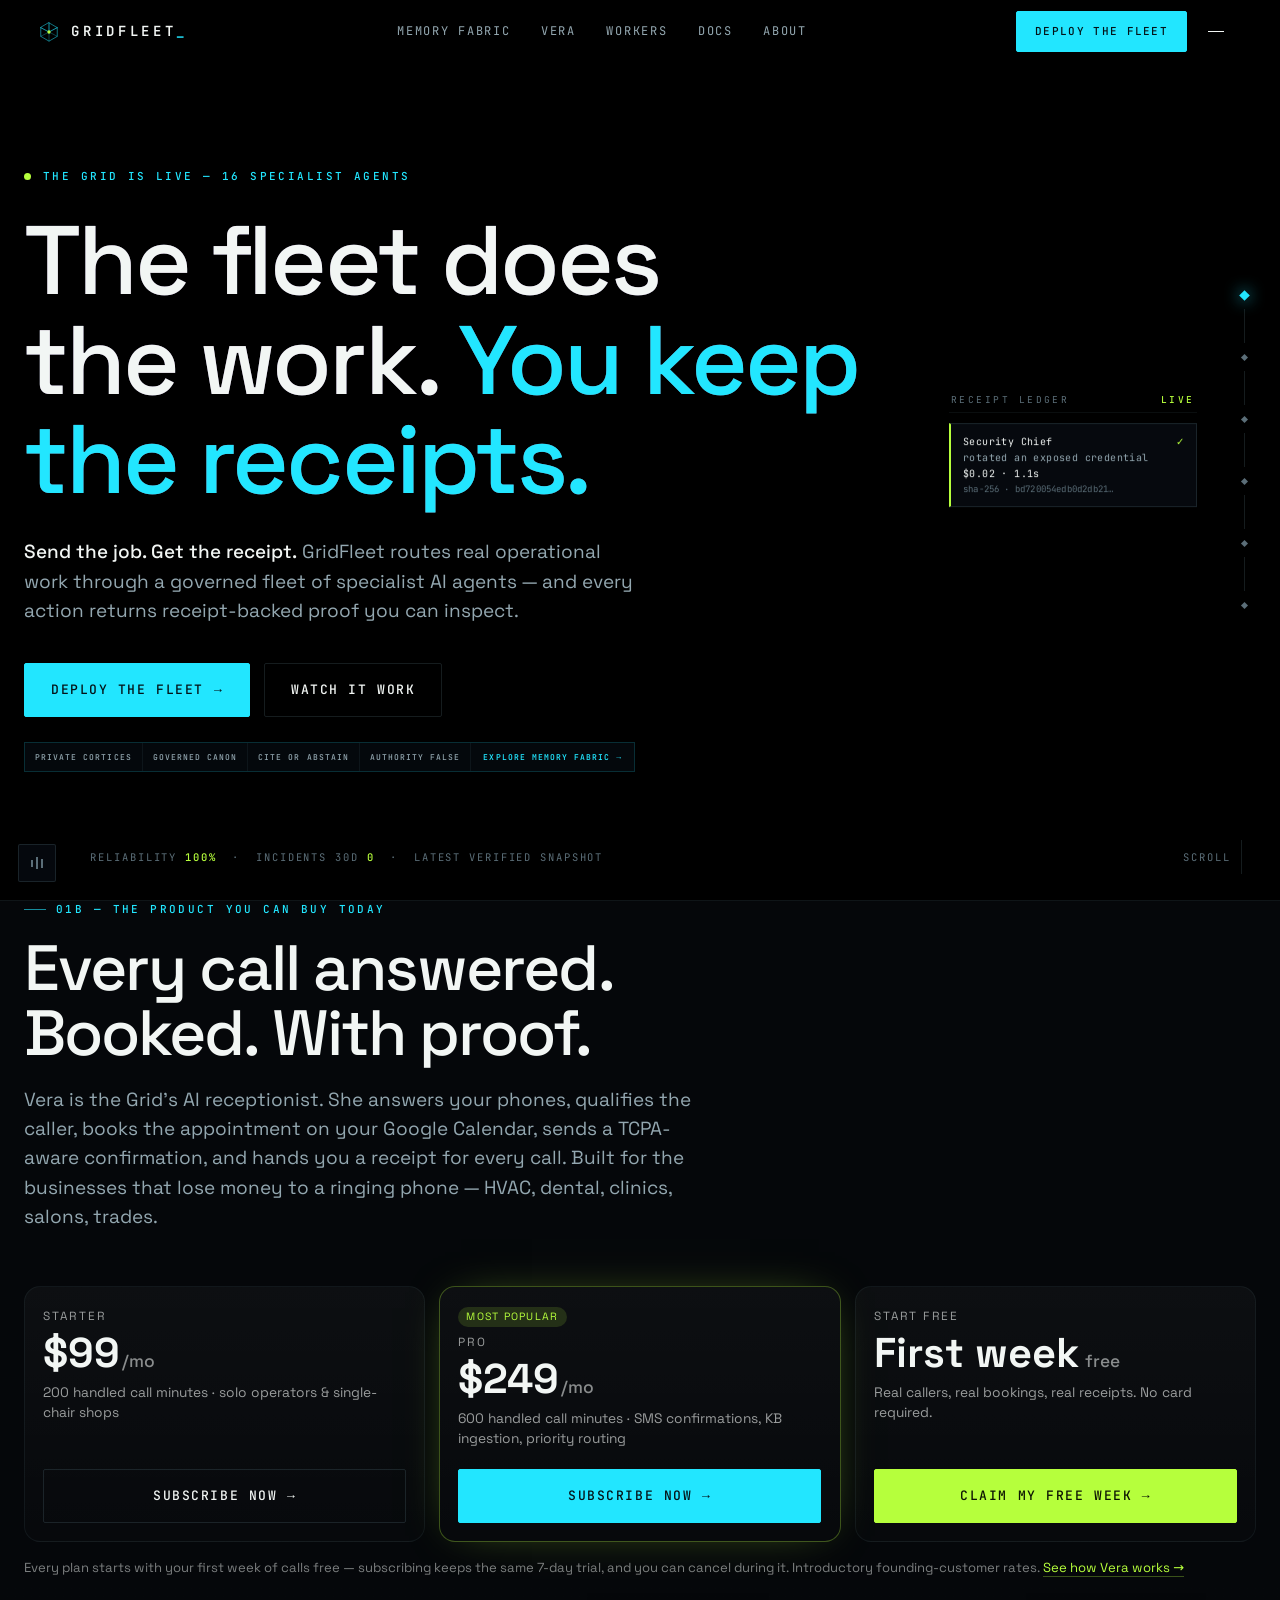
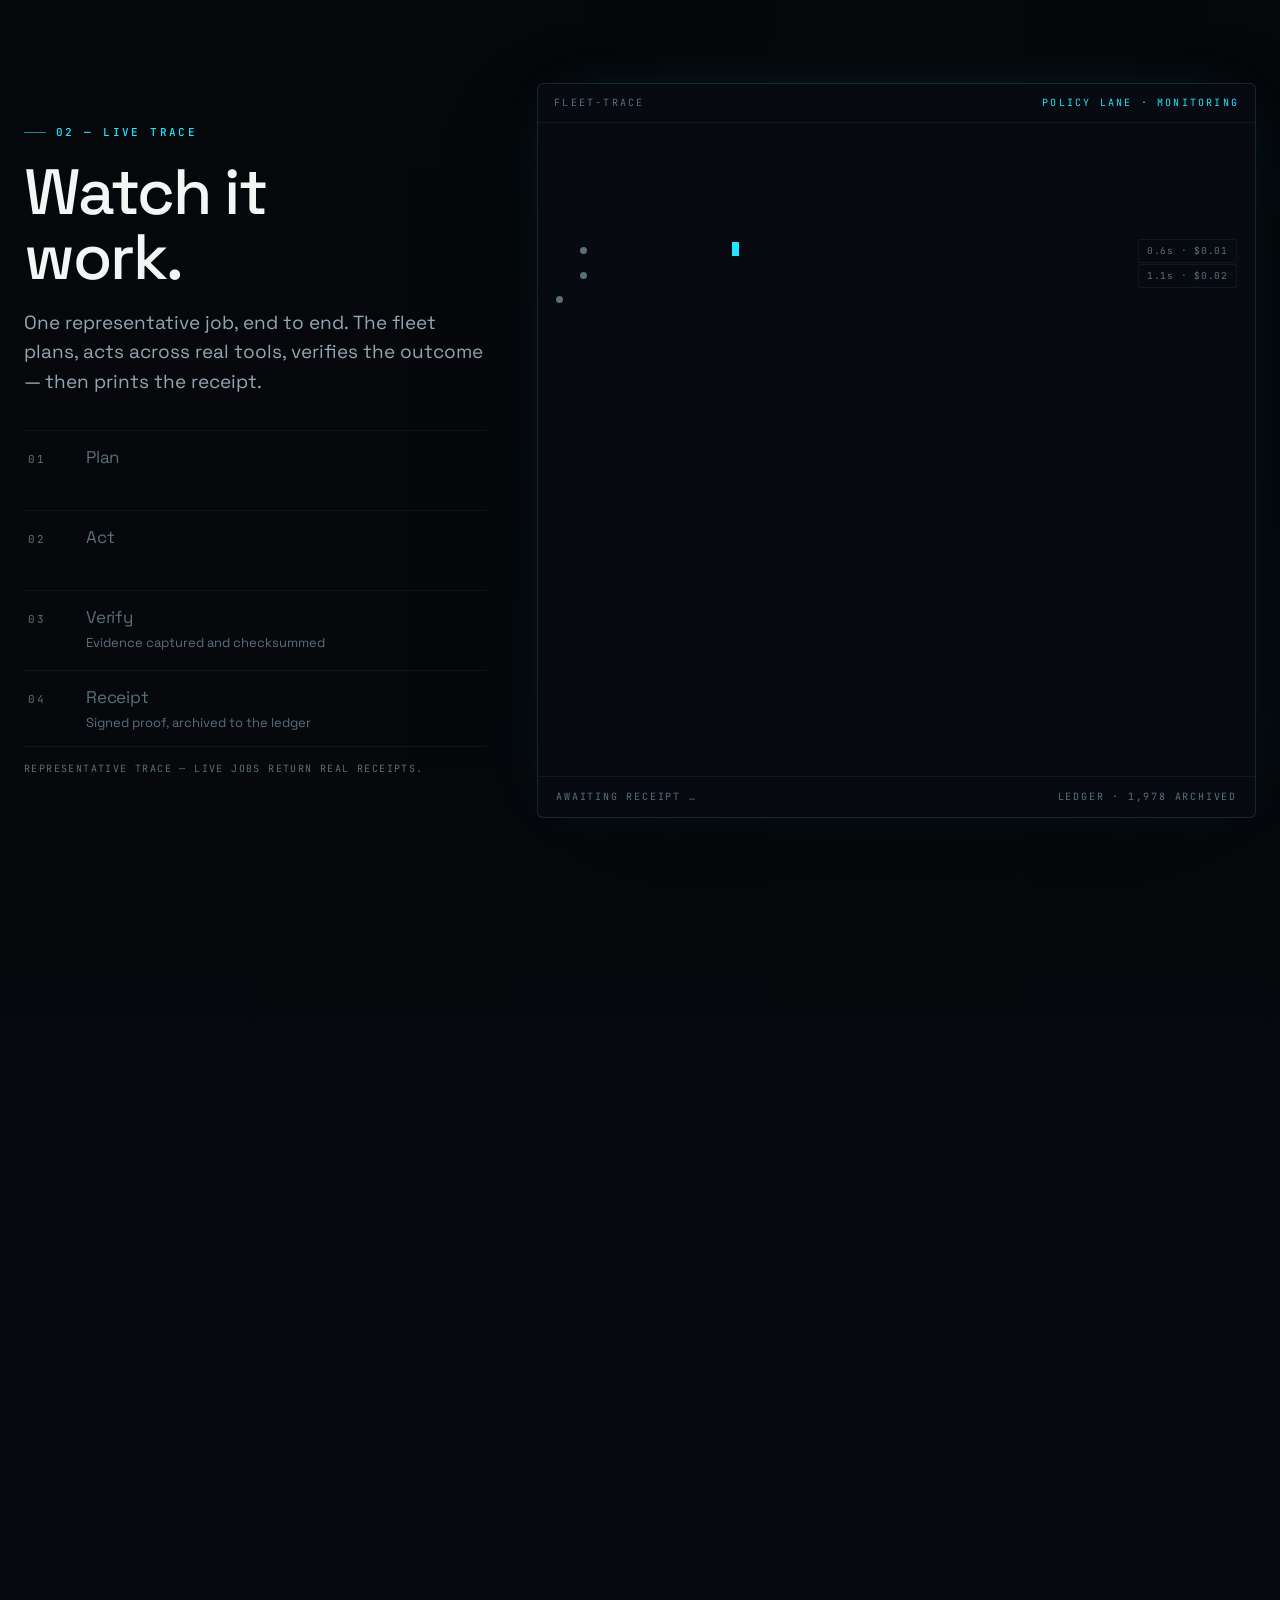
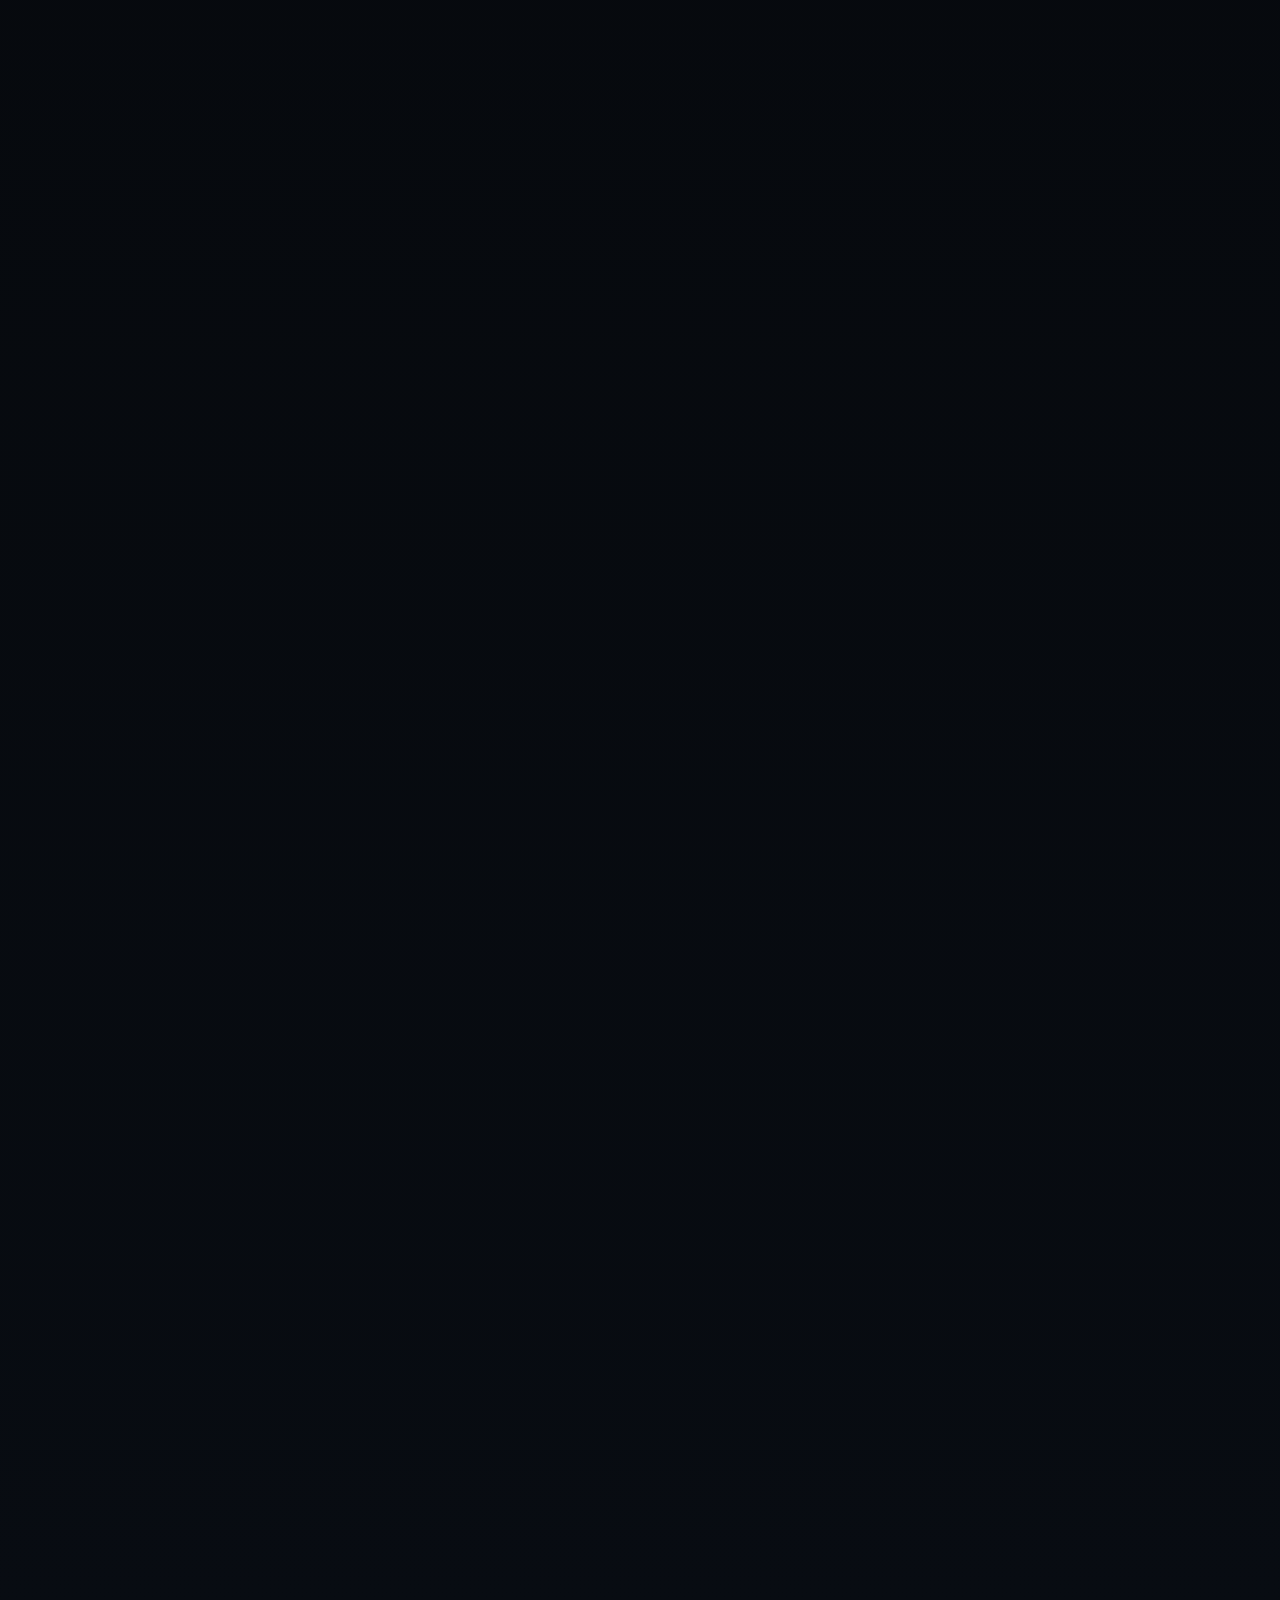
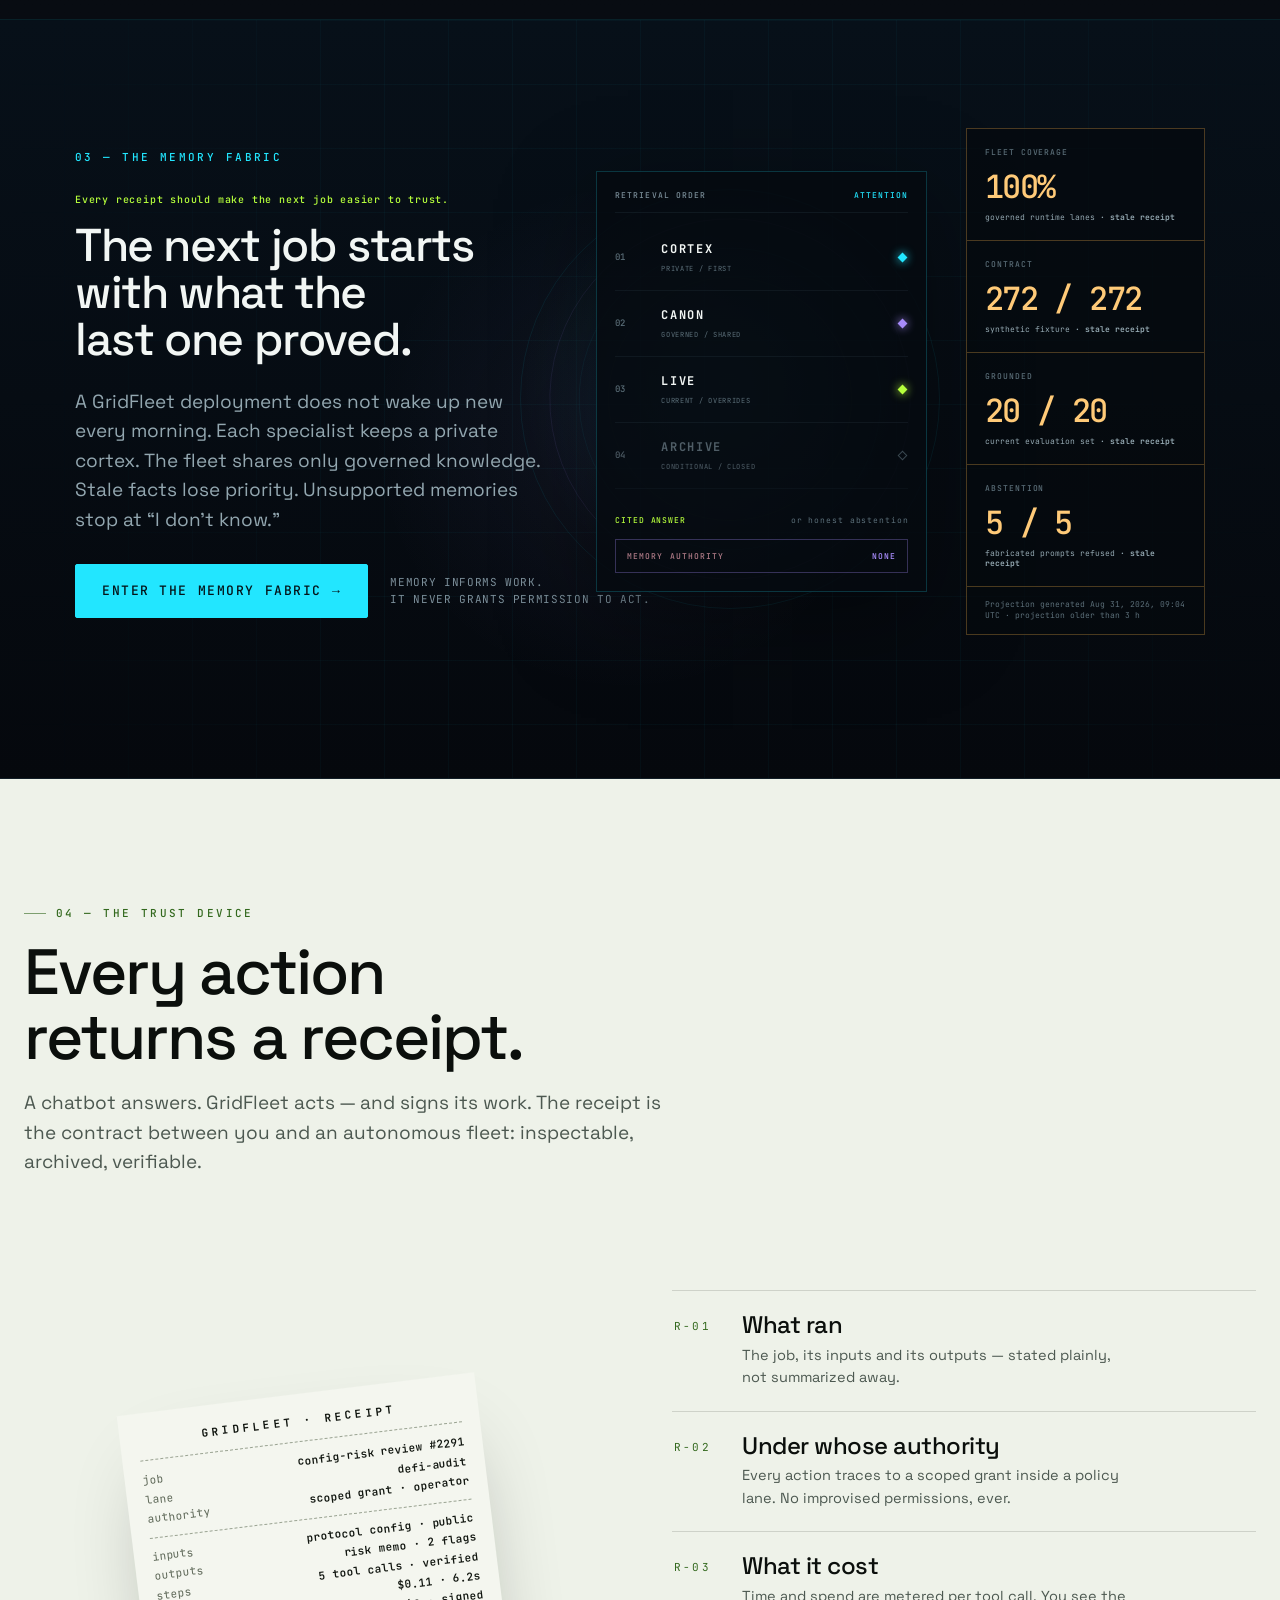
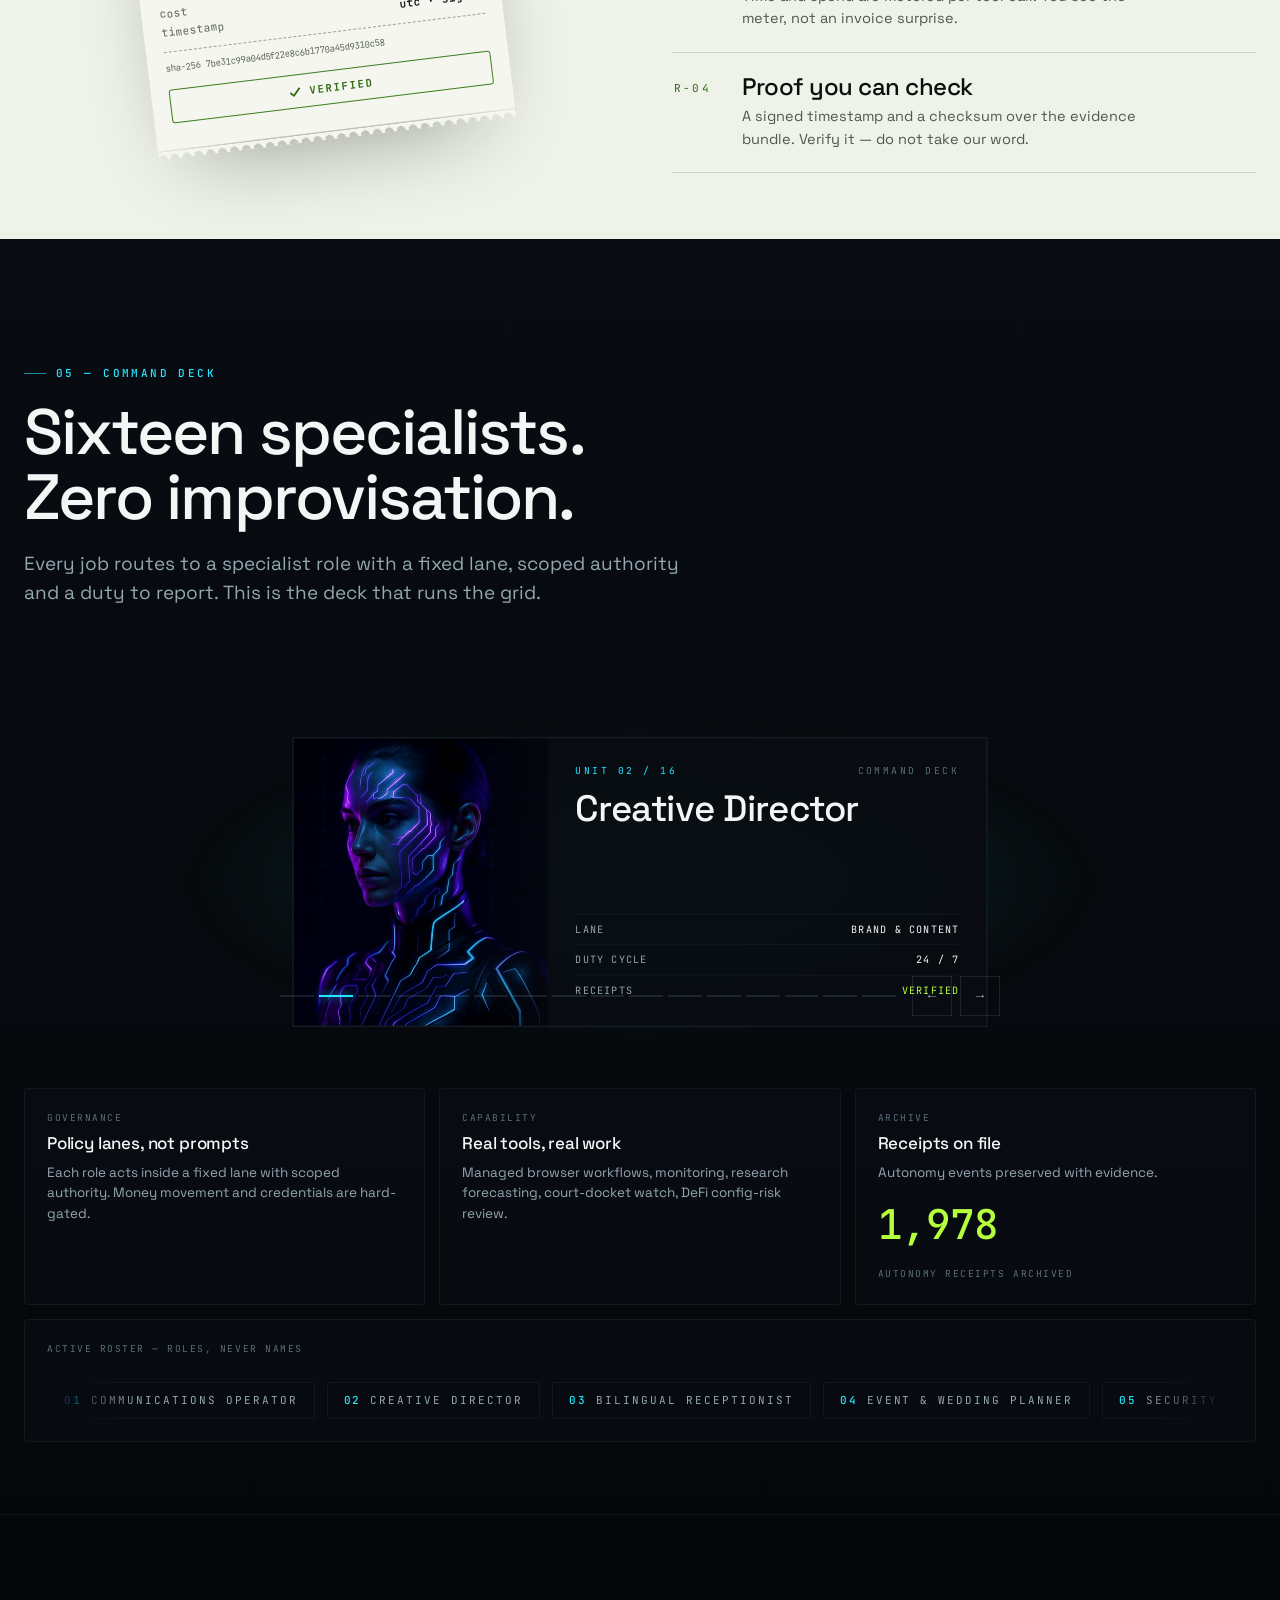
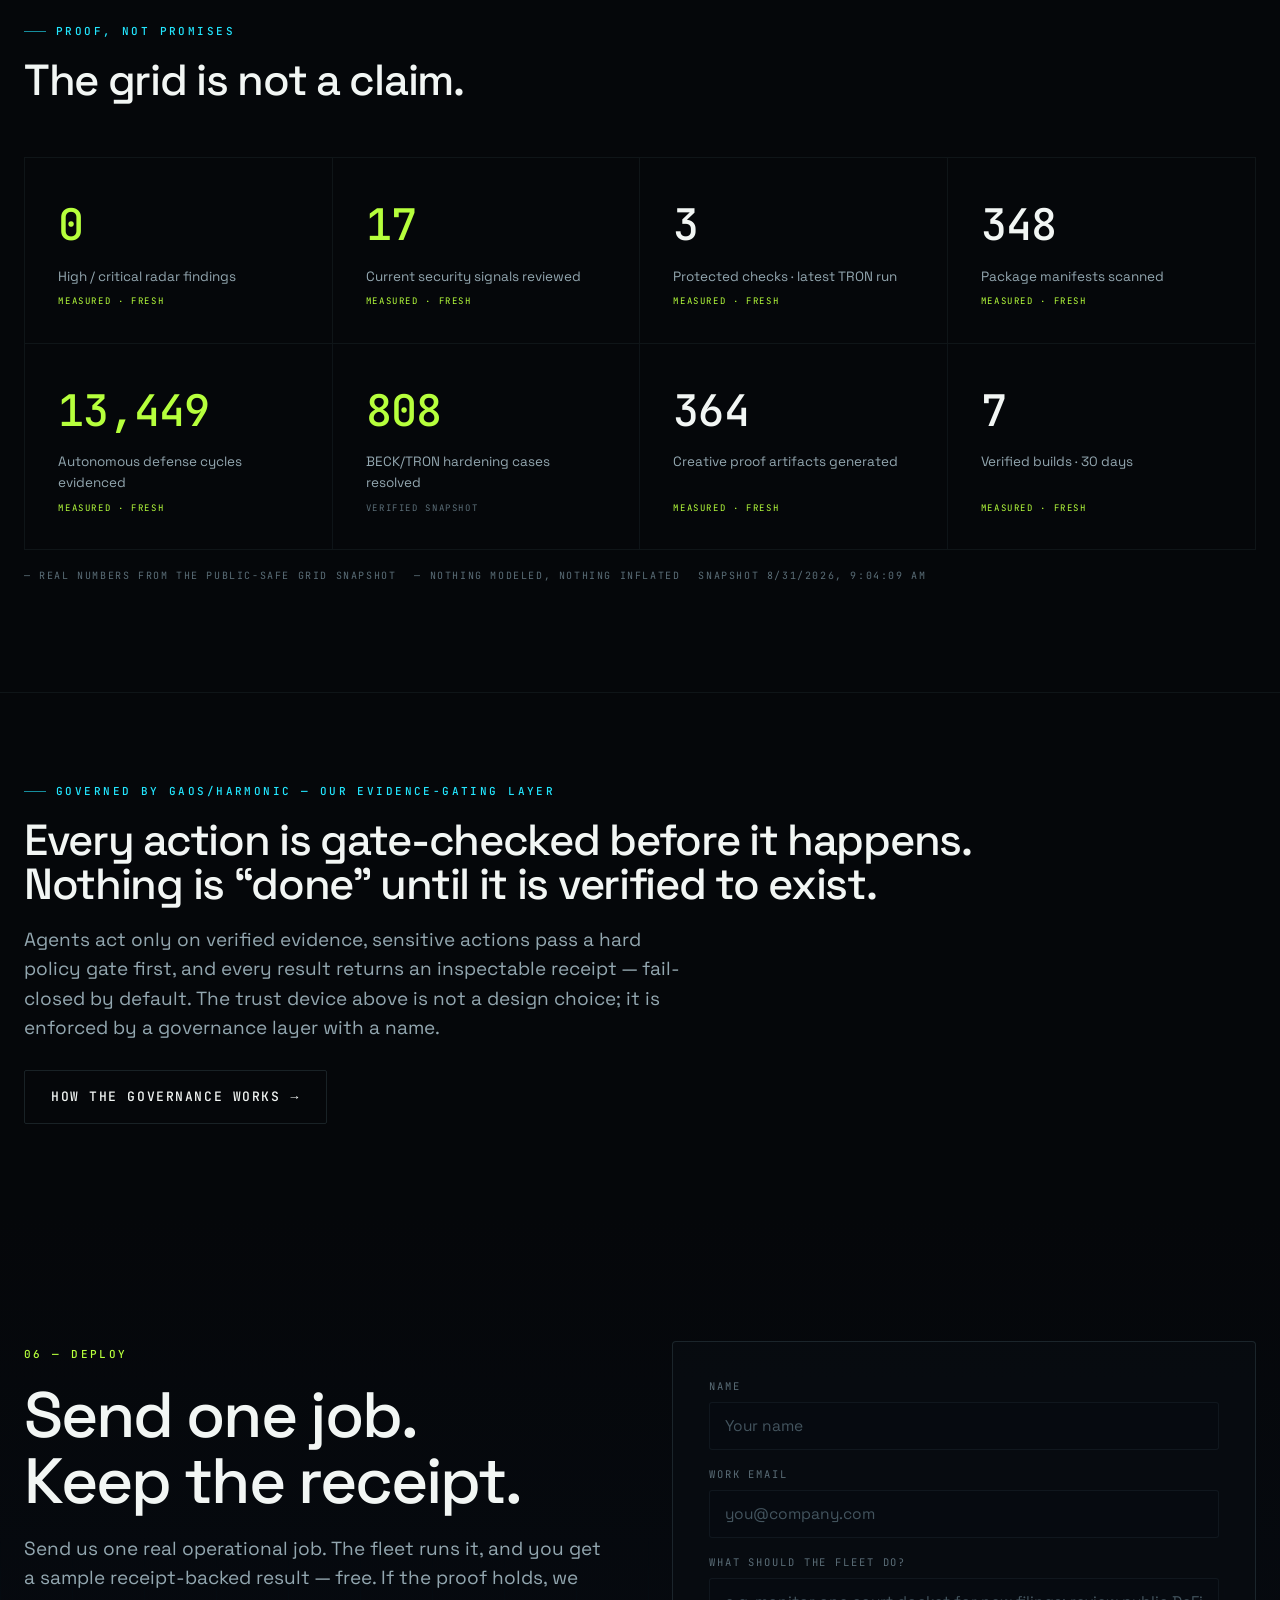
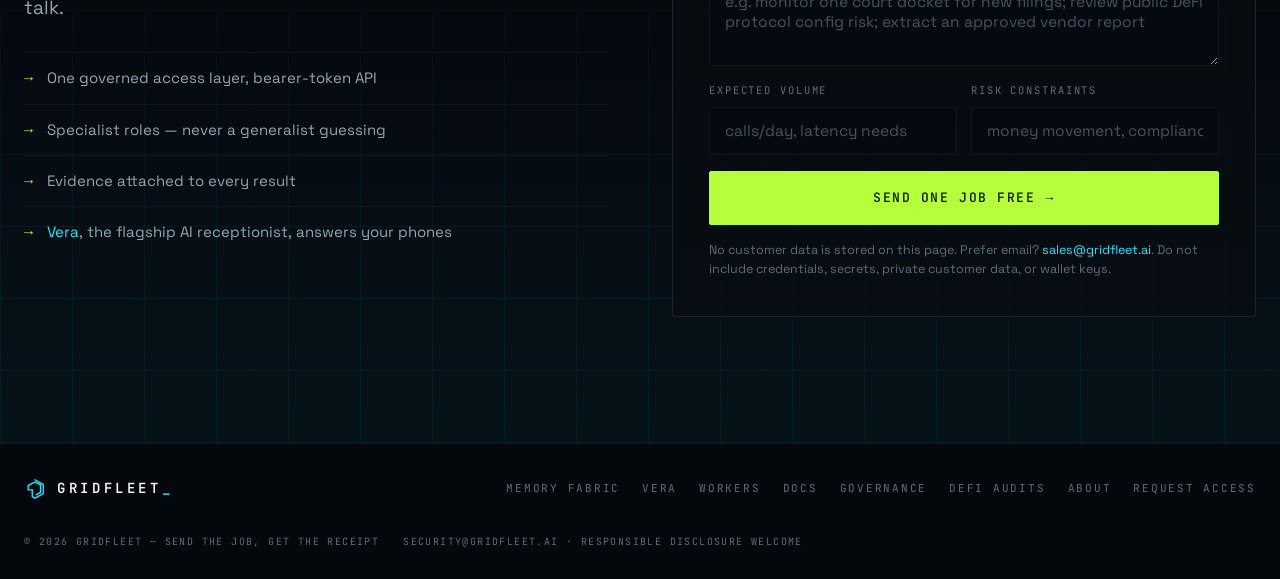
==== index.html @ e70247ca "sync: workspace/public-site/ -> mirror 2026-08-31 03:02" ====
<!doctype html>
<html lang="en" class="no-js">
<head>
<meta charset="utf-8" />
<meta name="viewport" content="width=device-width, initial-scale=1, viewport-fit=cover" />
<meta name="referrer" content="strict-origin-when-cross-origin" />
<meta name="robots" content="index, follow, max-image-preview:large" />
<meta name="theme-color" content="#05070a" />
<title>GridFleet — AI agents that do the work and return proof</title>
<meta name="description" content="GridFleet routes real operational jobs through a governed fleet of specialist AI agents, then returns receipt-backed proof you can inspect. Send one real job and get a sample result free." />
<link rel="canonical" href="https://gridfleet.ai/" />
<meta property="og:title" content="GridFleet — send the job, get the receipt" />
<meta property="og:description" content="A governed command-deck fleet of specialist AI agents. Send one operational job, see it route through the fleet, and get receipt-backed proof you can inspect." />
<meta property="og:type" content="website" />
<meta property="og:url" content="https://gridfleet.ai/" />
<meta property="og:image" content="https://gridfleet.ai/og.png" />
<meta property="og:image:width" content="1200" /><meta property="og:image:height" content="630" />
<meta name="twitter:card" content="summary_large_image" />
<meta name="twitter:title" content="GridFleet — send the job, get the receipt" />
<meta name="twitter:image" content="https://gridfleet.ai/og.png" />
<link rel="icon" href="/assets/favicon.svg" type="image/svg+xml" />
<link rel="preload" href="/assets/fonts/space-grotesk-var.woff2" as="font" type="font/woff2" crossorigin />
<link rel="preload" href="/assets/fonts/jetbrains-mono-var.woff2" as="font" type="font/woff2" crossorigin />
<style>
/* critical fallback (before the stylesheet so it never overrides it) */
body{background:#05070a;color:#f2f6f4;font-family:ui-sans-serif,system-ui,sans-serif;margin:0}
#intro.gone{display:none}
</style>
<link rel="stylesheet" href="/assets/main.css" />
<script type="application/ld+json">
{
  "@context": "https://schema.org",
  "@graph": [
    {"@type":"Organization","@id":"https://gridfleet.ai/#org","name":"GridFleet","url":"https://gridfleet.ai","logo":"https://gridfleet.ai/og.png","email":"hello@gridfleet.ai","description":"GridFleet is a governed execution layer for AI operations: a coordinated fleet of specialist AI agents behind a single access layer. Capabilities include policy-scoped browser workflow support, monitoring, research forecasting, federal court-docket monitoring, and DeFi protocol config-risk review. Results return with inspectable receipts.","sameAs":["https://github.com/logikclaw"],"contactPoint":[{"@type":"ContactPoint","contactType":"sales","email":"sales@gridfleet.ai"},{"@type":"ContactPoint","contactType":"security","email":"security@gridfleet.ai"}]},
    {"@type":"WebSite","@id":"https://gridfleet.ai/#site","url":"https://gridfleet.ai","name":"GridFleet","publisher":{"@id":"https://gridfleet.ai/#org"}},
    {"@type":"Service","@id":"https://gridfleet.ai/#service","name":"GridFleet AI Operations","provider":{"@id":"https://gridfleet.ai/#org"},"serviceType":"Multi-agent AI execution platform","areaServed":"Worldwide","description":"Specialist AI roles for browser workflows, monitoring, research forecasting, and operational risk reviews, delivered through one governed access layer with receipt-backed verification."},
    {"@type":"Service","@id":"https://gridfleet.ai/memory#service","name":"GridFleet Memory Fabric","url":"https://gridfleet.ai/memory","provider":{"@id":"https://gridfleet.ai/#org"},"serviceType":"Governed continuity for multi-agent operations","description":"Scoped private cortex, governed shared canon, current-state checks, citation-required answers, honest abstention, and no action authority.","additionalProperty":[{"@type":"PropertyValue","name":"Action authority","value":false}]},
    {"@type":"FAQPage","@id":"https://gridfleet.ai/#faq","mainEntity":[
      {"@type":"Question","name":"What is GridFleet?","acceptedAnswer":{"@type":"Answer","text":"GridFleet is an execution layer for AI operations. Instead of a single chatbot, you send a job to a coordinated fleet of specialist AI agents that act across real tools, verify the outcome, and return a result with receipts - request ids, screenshots, source references, and verification notes - through one bearer-token API."}},
      {"@type":"Question","name":"How is GridFleet different from a chatbot?","acceptedAnswer":{"@type":"Answer","text":"A chatbot answers. GridFleet acts. Work runs inside governed lanes with specialist roles, real tool use, and evidence attached to every result, so an operator can inspect what happened rather than trust a claim."}},
      {"@type":"Question","name":"What can the fleet do?","acceptedAnswer":{"@type":"Answer","text":"Managed browser workflows, multi-agent monitoring and health checks, research forecasting, federal court-docket monitoring, and DeFi protocol configuration-risk review behind one governed access layer."}}
    ]}
  ]
}
</script>
<script>
/* inline data-URI seed so the first command-deck card renders a face even when /assets is blocked */
window.GF_SEED = "[data-uri]";
</script>
</head>
<body>

<!-- intro -->
<div id="intro" role="presentation">
  <div class="intro-floor" aria-hidden="true"></div>
  <div class="intro-horizon" aria-hidden="true"></div>
  <div class="intro-word" aria-hidden="true"><span>G</span><span>R</span><span>I</span><span>D</span><span>F</span><span>L</span><span>E</span><span>E</span><span>T</span></div>
  <div class="intro-bar" aria-hidden="true"><i></i></div>
  <div class="intro-sub" aria-hidden="true">Initializing the grid</div>
  <div class="intro-chip" aria-hidden="true">receipt #0001 &middot; verified &#10003;</div>
  <button class="intro-skip" id="intro-skip" type="button">Skip</button>
</div>
<script>
/* failsafe: never trap the page behind the intro if scripts are blocked */
setTimeout(function () {
  var i = document.getElementById("intro");
  if (i && !i.classList.contains("gone") && !window.__gfIntroLive) i.classList.add("gone");
}, 2600);
</script>

<!-- nav -->
<header class="nav" id="nav">
  <a class="brand" href="/" aria-label="GridFleet home">
    <svg viewBox="0 0 48 48" fill="none" aria-hidden="true">
      <g stroke="#22e6ff" stroke-linejoin="round" stroke-linecap="round">
        <path d="M24 4 L42 14.5 L42 33.5 L24 44 L6 33.5 L6 14.5 Z" stroke-width="2" opacity="0.55"/>
        <path d="M24 4 L24 24 M24 24 L42 14.5 M24 24 L6 14.5" stroke-width="2" opacity="0.72"/>
        <path d="M24 24 L24 44 M24 24 L42 33.5 M24 24 L6 33.5" stroke-width="1.5" opacity="0.4"/>
      </g>
      <circle cx="24" cy="24" r="3.6" fill="#b6ff3c"/>
    </svg>
    <b>GRIDFLEET<span class="brand-dot">_</span></b>
  </a>
  <nav class="nav-links" aria-label="Primary">
    <a href="/memory">Memory Fabric</a>
    <a href="/vera">Vera</a>
    <a href="/workers.html">Workers</a>
    <a href="/docs.html">Docs</a>
    <a href="/about.html">About</a>
  </nav>
  <div style="display:flex;align-items:center;gap:10px">
    <a class="btn btn--solid nav-cta" href="#deploy">Deploy the fleet</a>
    <button class="burger" id="burger" aria-label="Menu" aria-expanded="false" aria-controls="menu"><i></i><i></i><i></i></button>
  </div>
</header>

<!-- overlay menu -->
<div id="menu" role="dialog" aria-label="Site menu">
  <div class="menu-grid">
    <nav class="menu-main" aria-label="Scenes">
      <a href="#fleet"><small>01</small>The living fleet</a>
      <a href="#work"><small>02</small>Watch it work</a>
      <a href="#memory-fabric"><small>03</small>Memory Fabric</a>
      <a href="#receipts"><small>04</small>The receipt</a>
      <a href="#deck"><small>05</small>Command deck</a>
      <a href="#deploy"><small>06</small>Deploy</a>
    </nav>
    <nav class="menu-side" aria-label="Pages">
      <a href="/memory">Memory Fabric</a>
      <a href="/vera">Vera — AI receptionist</a>
      <a href="/workers.html">Hire a worker</a>
      <a href="/docs.html">API docs</a>
      <a href="/governance">Governance — the trust layer</a>
      <a href="/audits.html">DeFi audits</a>
      <a href="/about.html">About</a>
      <a href="/signup.html">Request access</a>
    </nav>
  </div>
  <div class="menu-foot">GridFleet — send the job · get the receipt</div>
</div>

<!-- scene progress rail -->
<div id="rail" aria-hidden="true">
  <button class="rail-node" type="button"><span class="rail-tip">Fleet</span></button>
  <div class="rail-seg"><i></i></div>
  <button class="rail-node" type="button"><span class="rail-tip">Work</span></button>
  <div class="rail-seg"><i></i></div>
  <button class="rail-node" type="button"><span class="rail-tip">Memory</span></button>
  <div class="rail-seg"><i></i></div>
  <button class="rail-node" type="button"><span class="rail-tip">Receipts</span></button>
  <div class="rail-seg"><i></i></div>
  <button class="rail-node" type="button"><span class="rail-tip">Deck</span></button>
  <div class="rail-seg"><i></i></div>
  <button class="rail-node" type="button"><span class="rail-tip">Deploy</span></button>
</div>

<main>

<!-- ============ scene 01 · living fleet ============ -->
<section class="hero scene" id="fleet" aria-label="The living fleet">
  <canvas id="fleet-canvas" aria-hidden="true"></canvas>

  <div class="hero-ledger" id="hero-ledger" aria-hidden="true">
    <div class="hl-head"><span>Receipt ledger</span><b>LIVE</b></div>
    <div class="hl-list" id="hl-list"></div>
  </div>

  <div class="hero-inner wrap">
    <div class="hero-eyebrow">
      <span class="pulse-dot" aria-hidden="true"></span>
      <span class="tag">The grid is live — 16 specialist agents</span>
    </div>
    <h1 class="h-xxl">
      <span class="line-mask"><span class="line-inner">The fleet does</span></span>
      <span class="line-mask"><span class="line-inner">the work. <span class="accent">You keep</span></span></span>
      <span class="line-mask"><span class="line-inner"><span class="accent">the receipts.</span></span></span>
    </h1>
    <p class="hero-sub"><strong>Send the job. Get the receipt.</strong> GridFleet routes real operational work through a governed fleet of specialist AI agents — and every action returns receipt-backed proof you can inspect.</p>
    <div class="hero-ctas">
      <a class="btn btn--solid" href="#deploy">Deploy the fleet <span class="btn-arrow" aria-hidden="true">&rarr;</span></a>
      <a class="btn btn--ghost" href="#work">Watch it work</a>
    </div>
    <a class="hero-memory-strip" href="/memory" aria-label="Explore GridFleet Memory Fabric">
      <span>PRIVATE CORTICES</span><span>GOVERNED CANON</span><span>CITE OR ABSTAIN</span><span>AUTHORITY FALSE</span><b>Explore Memory Fabric &rarr;</b>
    </a>
  </div>

  <div class="hero-foot">
    <span class="hf-live">Reliability <b>100%</b> &nbsp;·&nbsp; Incidents 30d <b>0</b><span class="hf-snap"> &nbsp;·&nbsp; latest verified snapshot</span></span>
    <span class="scroll-cue">Scroll <i aria-hidden="true"></i></span>
  </div>
</section>


<!-- ============ scene 01b · Vera, the flagship offer ============ -->
<section class="scene" id="vera-offer" aria-label="Vera — the flagship offer" style="border-top:1px solid var(--hair2)">
  <div class="wrap">
    <div class="scene-head">
      <span class="tag">01b — The product you can buy today</span>
      <h2 class="h-xl"><span class="line-mask"><span class="line-inner">Every call answered.</span></span><span class="line-mask"><span class="line-inner">Booked. With proof.</span></span></h2>
      <p class="lede">Vera is the Grid's AI receptionist. She answers your phones, qualifies the caller, books the appointment on your Google Calendar, sends a TCPA-aware confirmation, and hands you a receipt for every call. Built for the businesses that lose money to a ringing phone — HVAC, dental, clinics, salons, trades.</p>
    </div>

    <div class="vera-offer-grid">
      <article class="vera-offer-card">
        <span class="vo-name">Starter</span>
        <div class="vo-price">$99<small>/mo</small></div>
        <p class="vo-sub">200 handled call minutes · solo operators &amp; single-chair shops</p>
        <a class="btn btn--ghost plan-buy-home" data-plan-buy="home-starter" href="https://buy.stripe.com/3cI5kw8G4g5gdTefxRfnO00" rel="noopener">Subscribe now &rarr;</a>
      </article>
      <article class="vera-offer-card vera-offer-card--hot">
        <span class="vo-flag">Most popular</span>
        <span class="vo-name">Pro</span>
        <div class="vo-price">$249<small>/mo</small></div>
        <p class="vo-sub">600 handled call minutes · SMS confirmations, KB ingestion, priority routing</p>
        <a class="btn btn--solid plan-buy-home" data-plan-buy="home-pro" href="https://buy.stripe.com/aFa7sEaOcf1c2awadxfnO01" rel="noopener">Subscribe now &rarr;</a>
      </article>
      <article class="vera-offer-card">
        <span class="vo-name">Start free</span>
        <div class="vo-price">First week<small> free</small></div>
        <p class="vo-sub">Real callers, real bookings, real receipts. No card required.</p>
        <a class="btn btn--lime" href="/vera#signup">Claim my free week &rarr;</a>
      </article>
    </div>

    <p class="vera-offer-note">Every plan starts with your first week of calls free — subscribing keeps the same 7-day trial, and you can cancel during it. Introductory founding-customer rates. <a href="/vera">See how Vera works &rarr;</a></p>
  </div>
</section>

<!-- ============ scene 02 · watch it work ============ -->
<section class="scene" id="work" aria-label="Watch it work">
  <div class="work-pin">
    <div class="wrap work-grid">
      <div>
        <div class="scene-head" style="margin-bottom:0">
          <span class="tag">02 — Live trace</span>
          <h2 class="h-xl"><span class="line-mask"><span class="line-inner">Watch it</span></span><span class="line-mask"><span class="line-inner">work.</span></span></h2>
          <p class="lede">One representative job, end to end. The fleet plans, acts across real tools, verifies the outcome — then prints the receipt.</p>
        </div>
        <div class="work-steps" aria-hidden="true">
          <div class="work-step"><span class="ws-num">01</span><span><span class="ws-label">Plan</span><span class="ws-sub">Steps compiled inside a policy lane</span></span></div>
          <div class="work-step"><span class="ws-num">02</span><span><span class="ws-label">Act</span><span class="ws-sub">Real tool calls, metered time and cost</span></span></div>
          <div class="work-step"><span class="ws-num">03</span><span><span class="ws-label">Verify</span><span class="ws-sub">Evidence captured and checksummed</span></span></div>
          <div class="work-step"><span class="ws-num">04</span><span><span class="ws-label">Receipt</span><span class="ws-sub">Signed proof, archived to the ledger</span></span></div>
        </div>
        <p class="work-note">Representative trace — live jobs return real receipts.</p>
      </div>

      <div>
        <div class="console" role="img" aria-label="A GridFleet agent trace: plan, tool calls, verification, then a printed receipt">
          <div class="console-bar"><span>fleet-trace</span><span class="cb-live">policy lane · monitoring</span></div>
          <div class="console-body" id="console-body"></div>
          <div class="receipt-print-zone">
            <div class="receipt" id="work-receipt" aria-hidden="true">
              <div class="r-head">GRIDFLEET · RECEIPT</div>
              <div class="r-row"><span class="r-k">job</span><b>docket-watch #4187</b></div>
              <div class="r-row"><span class="r-k">lane</span><b>monitoring</b></div>
              <div class="r-row"><span class="r-k">authority</span><b>scoped grant · operator</b></div>
              <div class="r-div"></div>
              <div class="r-row"><span class="r-k">steps</span><b>3 tool calls · verified</b></div>
              <div class="r-row"><span class="r-k">output</span><b>2 filings · summary</b></div>
              <div class="r-row"><span class="r-k">cost</span><b>$0.06 · 3.6s</b></div>
              <div class="r-div"></div>
              <div class="r-hash">sha-256 a41c02f7d95e3b8ac16094fd2e7781cc9f27</div>
              <div class="r-seal"><svg viewBox="0 0 16 16" fill="none" aria-hidden="true"><path d="M2 8.5 6 12.5 14 3.5" stroke="currentColor" stroke-width="2.2"/></svg>VERIFIED</div>
            </div>
          </div>
          <div class="console-ledgerline"><span id="console-ledgerline-b">awaiting receipt …</span><span>ledger · 1,978 archived</span></div>
        </div>
      </div>
    </div>
  </div>
</section>

<!-- ============ scene 03 · the receipt (paper band) ============ -->
<span id="intelligence" class="compat-anchor" aria-hidden="true"></span>
<!-- scene 03 / GridFleet Memory Fabric -->
<section class="scene home-memory" id="memory-fabric" aria-label="GridFleet Memory Fabric">
  <div class="home-memory-field" aria-hidden="true"><i></i><i></i><i></i><i></i></div>
  <div class="wrap home-memory-grid">
    <div class="home-memory-copy">
      <span class="tag">03 &mdash; THE MEMORY FABRIC</span>
      <p class="home-memory-kicker">Every receipt should make the next job easier to trust.</p>
      <h2 class="h-xl"><span class="line-mask"><span class="line-inner">The next job starts</span></span><span class="line-mask"><span class="line-inner">with what the</span></span><span class="line-mask"><span class="line-inner">last one proved.</span></span></h2>
      <p class="lede">A GridFleet deployment does not wake up new every morning. Each specialist keeps a private cortex. The fleet shares only governed knowledge. Stale facts lose priority. Unsupported memories stop at &ldquo;I don&rsquo;t know.&rdquo;</p>
      <div class="home-memory-actions"><a class="btn btn--solid" href="/memory">Enter the Memory Fabric <span class="btn-arrow" aria-hidden="true">&rarr;</span></a><span>Memory informs work.<br />It never grants permission to act.</span></div>
    </div>
    <div class="home-memory-instrument" aria-label="Four-tier Memory Fabric retrieval order">
      <div class="hmi-head"><span>RETRIEVAL ORDER</span><b data-memory-state>LOADING</b></div>
      <ol>
        <li><span>01</span><div><b>CORTEX</b><small>PRIVATE / FIRST</small></div><i></i></li>
        <li><span>02</span><div><b>CANON</b><small>GOVERNED / SHARED</small></div><i></i></li>
        <li><span>03</span><div><b>LIVE</b><small>CURRENT / OVERRIDES</small></div><i></i></li>
        <li class="is-conditional"><span>04</span><div><b>ARCHIVE</b><small>CONDITIONAL / CLOSED</small></div><i></i></li>
      </ol>
      <div class="hmi-output"><span>CITED ANSWER</span><b>or honest abstention</b></div>
      <div class="hmi-gate"><span>MEMORY AUTHORITY</span><b>NONE</b></div>
    </div>
    <div class="home-memory-proof" aria-label="Live aggregate Memory Fabric proof" aria-live="polite">
      <article><span>Fleet coverage</span><strong data-memory-value="fleet">&mdash;</strong><small>governed runtime lanes</small></article>
      <article><span>Contract</span><strong data-memory-value="contract">&mdash;</strong><small>synthetic fixture</small></article>
      <article><span>Grounded</span><strong data-memory-value="grounded">&mdash;</strong><small>current evaluation set</small></article>
      <article><span>Abstention</span><strong data-memory-value="proof-abstain">&mdash;</strong><small>fabricated prompts refused</small></article>
      <p data-memory-generated>Connecting to aggregate proof&hellip;</p>
    </div>
  </div>
</section>

<section class="scene" id="receipts" aria-label="Every action returns a receipt">
  <div class="wrap">
    <div class="scene-head">
      <span class="tag scene-tag-current">04 &mdash; The trust device</span>
      <span class="tag">03 — The trust device</span>
      <h2 class="h-xl"><span class="line-mask"><span class="line-inner">Every action</span></span><span class="line-mask"><span class="line-inner">returns a receipt.</span></span></h2>
      <p class="lede">A chatbot answers. GridFleet acts — and signs its work. The receipt is the contract between you and an autonomous fleet: inspectable, archived, verifiable.</p>
    </div>
    <div class="paper-grid">
      <div class="anatomy fade-up">
        <div class="receipt" aria-hidden="true">
          <div class="r-head">GRIDFLEET · RECEIPT</div>
          <div class="r-row"><span class="r-k">job</span><b>config-risk review #2291</b></div>
          <div class="r-row"><span class="r-k">lane</span><b>defi-audit</b></div>
          <div class="r-row"><span class="r-k">authority</span><b>scoped grant · operator</b></div>
          <div class="r-div"></div>
          <div class="r-row"><span class="r-k">inputs</span><b>protocol config · public</b></div>
          <div class="r-row"><span class="r-k">outputs</span><b>risk memo · 2 flags</b></div>
          <div class="r-row"><span class="r-k">steps</span><b>5 tool calls · verified</b></div>
          <div class="r-row"><span class="r-k">cost</span><b>$0.11 · 6.2s</b></div>
          <div class="r-row"><span class="r-k">timestamp</span><b>utc · signed</b></div>
          <div class="r-div"></div>
          <div class="r-hash">sha-256 7be31c99a04d5f22e8c6b1770a45d9310c58</div>
          <div class="r-seal"><svg viewBox="0 0 16 16" fill="none" aria-hidden="true"><path d="M2 8.5 6 12.5 14 3.5" stroke="currentColor" stroke-width="2.2"/></svg>VERIFIED</div>
        </div>
      </div>
      <div class="anatomy-notes">
        <div class="an-item fade-up"><span class="an-num">R-01</span><div><h3>What ran</h3><p>The job, its inputs and its outputs — stated plainly, not summarized away.</p></div></div>
        <div class="an-item fade-up"><span class="an-num">R-02</span><div><h3>Under whose authority</h3><p>Every action traces to a scoped grant inside a policy lane. No improvised permissions, ever.</p></div></div>
        <div class="an-item fade-up"><span class="an-num">R-03</span><div><h3>What it cost</h3><p>Time and spend are metered per tool call. You see the meter, not an invoice surprise.</p></div></div>
        <div class="an-item fade-up"><span class="an-num">R-04</span><div><h3>Proof you can check</h3><p>A signed timestamp and a checksum over the evidence bundle. Verify it — do not take our word.</p></div></div>
      </div>
    </div>
  </div>
</section>

<!-- ============ scene 04a · command deck ============ -->
<section class="scene" id="deck" aria-label="Command deck">
  <div class="wrap">
    <div class="scene-head">
      <span class="tag scene-tag-current">05 &mdash; Command deck</span>
      <span class="tag">04 — Command deck</span>
      <h2 class="h-xl"><span class="line-mask"><span class="line-inner">Sixteen specialists.</span></span><span class="line-mask"><span class="line-inner">Zero improvisation.</span></span></h2>
      <p class="lede">Every job routes to a specialist role with a fixed lane, scoped authority and a duty to report. This is the deck that runs the grid.</p>
    </div>

    <div class="deck-stage" id="deck-stage">
      <div class="deck-glow" id="deck-glow" aria-hidden="true"></div>
      <div class="deck-panel" id="deck-panel" aria-live="polite" aria-label="Fleet specialist roster">
        <div class="deck-face" style="visibility:visible">
          <div class="deck-ava" data-layer><img alt="Communications Operator — fleet specialist" src="[data-uri]"></div>
          <div class="deck-info">
            <div class="deck-unit" data-layer><span>Unit 01 / 16</span><span class="du-r">Command deck</span></div>
            <h3 class="deck-title" data-layer>Communications Operator</h3>
            <div class="deck-meta">
              <div class="dm-row" data-layer><span>Lane</span><span class="dm-v">Comms &amp; Routing</span></div>
              <div class="dm-row" data-layer><span>Duty cycle</span><span class="dm-v">24 / 7</span></div>
              <div class="dm-row dm-hide-m" data-layer><span>Receipts</span><span class="dm-v lm">Verified</span></div>
            </div>
          </div>
        </div>
        <div class="deck-face"></div>
        <div class="deck-scan" id="deck-scan"></div>
      </div>
    </div>
    <div class="deck-controls">
      <div class="deck-ticks" id="deck-ticks" role="tablist" aria-label="Specialists"></div>
      <div class="deck-arrows">
        <button id="deck-prev" aria-label="Previous specialist">&larr;</button>
        <button id="deck-next" aria-label="Next specialist">&rarr;</button>
      </div>
    </div>

    <div class="bento">
      <div class="bento-card b-4 fade-up">
        <span class="bc-note">Governance</span>
        <h3>Policy lanes, not prompts</h3>
        <p>Each role acts inside a fixed lane with scoped authority. Money movement and credentials are hard-gated.</p>
      </div>
      <div class="bento-card b-4 fade-up">
        <span class="bc-note">Capability</span>
        <h3>Real tools, real work</h3>
        <p>Managed browser workflows, monitoring, research forecasting, court-docket watch, DeFi config-risk review.</p>
      </div>
      <div class="bento-card b-4 fade-up">
        <span class="bc-note">Archive</span>
        <h3>Receipts on file</h3>
        <p>Autonomy events preserved with evidence.</p>
        <span class="bc-big" data-count="1978" data-metric="tron.autopilot_receipts">0</span>
        <span class="bc-note">autonomy receipts archived</span>
      </div>
      <div class="bento-card b-12 fade-up" style="min-height:0">
        <span class="bc-note">Active roster — roles, never names</span>
        <div class="ticker" aria-hidden="true">
          <div class="ticker-track" id="ticker-track">
            <span><b>01</b> Communications Operator</span><span><b>02</b> Creative Director</span><span><b>03</b> Bilingual Receptionist</span><span><b>04</b> Event &amp; Wedding Planner</span><span><b>05</b> Security Chief</span><span><b>06</b> Finance Operator</span><span><b>07</b> Grid Doctor</span><span><b>08</b> Infrastructure Operator</span><span><b>09</b> Release Engineer</span><span><b>10</b> Safety Auditor</span><span><b>11</b> Growth &amp; Social</span><span><b>12</b> Red Team</span><span><b>13</b> Comms Engineer</span><span><b>14</b> Markets Desk</span><span><b>15</b> Public Red-Team</span><span><b>16</b> Operations PM</span>
            <span><b>01</b> Communications Operator</span><span><b>02</b> Creative Director</span><span><b>03</b> Bilingual Receptionist</span><span><b>04</b> Event &amp; Wedding Planner</span><span><b>05</b> Security Chief</span><span><b>06</b> Finance Operator</span><span><b>07</b> Grid Doctor</span><span><b>08</b> Infrastructure Operator</span><span><b>09</b> Release Engineer</span><span><b>10</b> Safety Auditor</span><span><b>11</b> Growth &amp; Social</span><span><b>12</b> Red Team</span><span><b>13</b> Comms Engineer</span><span><b>14</b> Markets Desk</span><span><b>15</b> Public Red-Team</span><span><b>16</b> Operations PM</span>
          </div>
        </div>
      </div>
    </div>
  </div>
</section>

<!-- ============ scene 04b · proof ============ -->
<section class="scene" id="proof" aria-label="Proof, not promises">
  <div class="wrap">
    <div class="scene-head">
      <span class="tag">Proof, not promises</span>
      <h2 class="h-l"><span class="line-mask"><span class="line-inner">The grid is not a claim.</span></span></h2>
    </div>
    <div class="proof-grid fade-up">
      <div class="proof-cell hot"><div class="pc-num" data-count="0" data-metric="security.radar_high_critical">0</div><div class="pc-label">High / critical radar findings</div><div class="pc-fresh live">measured feed</div></div>
      <div class="proof-cell hot"><div class="pc-num" data-count="17" data-metric="security.radar_signals_reviewed">0</div><div class="pc-label">Current security signals reviewed</div><div class="pc-fresh live">measured feed</div></div>
      <div class="proof-cell"><div class="pc-num" data-count="3" data-metric="tron.protected_checks_last_run">0</div><div class="pc-label">Protected checks · latest TRON run</div><div class="pc-fresh live">receipt-backed</div></div>
      <div class="proof-cell"><div class="pc-num" data-count="348" data-metric="security.package_files_scanned">0</div><div class="pc-label">Package manifests scanned</div><div class="pc-fresh live">measured feed</div></div>
      <div class="proof-cell hot"><div class="pc-num" data-count="13449" data-metric="tron.security_cycles_lifetime">0</div><div class="pc-label">Autonomous defense cycles evidenced</div><div class="pc-fresh live">cumulative receipt ledger</div></div>
      <div class="proof-cell hot"><div class="pc-num" data-count="808" data-metric="tron.hardening_cases_resolved">0</div><div class="pc-label">BECK/TRON hardening cases resolved</div><div class="pc-fresh">evidence-backed lifetime</div></div>
      <div class="proof-cell"><div class="pc-num" data-count="364" data-metric="creative.assets_generated">0</div><div class="pc-label">Creative proof artifacts generated</div><div class="pc-fresh live">live feed</div></div>
      <div class="proof-cell"><div class="pc-num" data-count="7" data-metric="deployment.builds_deployed_30d">0</div><div class="pc-label">Verified builds · 30 days</div><div class="pc-fresh live">live feed</div></div>
    </div>
    <div class="proof-legend">
      <span>— real numbers from the public-safe grid snapshot</span>
      <span>— nothing modeled, nothing inflated</span>
      <span data-proof-generated>snapshot loading</span>
    </div>
  </div>
</section>

<!-- ============ living intelligence ============ -->
<section class="scene legacy-intelligence" id="legacy-intelligence" aria-label="Legacy Living Grid intelligence" hidden>
  <div class="wrap"><div class="living-intelligence fade-up" data-living-intelligence><p class="lede">Waking the fleet’s living memory…</p></div></div>
</section>
<style>
.living-intelligence{position:relative;overflow:hidden;display:grid;grid-template-columns:minmax(260px,.75fr) 1.15fr 1fr;gap:clamp(24px,4vw,64px);align-items:center;min-height:620px;padding:clamp(28px,5vw,72px)}
.li-orbit{position:relative;aspect-ratio:1;min-width:250px;filter:drop-shadow(0 0 30px rgba(47,225,255,.2))}.li-orbit span{position:absolute;inset:38%;border-radius:50%;background:#d9fbff;box-shadow:0 0 18px #fff,0 0 50px #22e6ff,0 0 100px rgba(168,85,247,.8);animation:brainpulse 3s ease-in-out infinite}.li-orbit i{position:absolute;inset:calc(12% + var(--n,0)*5%);border:1px solid rgba(89,230,255,.25);border-radius:48% 52% 55% 45%;animation:brainorbit calc(14s + var(--n,0)*3s) linear infinite}.li-orbit i:nth-child(1){--n:0}.li-orbit i:nth-child(2){--n:1;animation-direction:reverse}.li-orbit i:nth-child(3){--n:2;transform:rotate(45deg)}.li-orbit i:nth-child(4){--n:3;animation-direction:reverse}.li-orbit i:nth-child(5){--n:4;transform:rotate(80deg)}
.li-copy h2{margin-top:18px}.li-principles{display:grid;gap:8px;margin-top:24px}.li-principles span{padding:10px 12px;border-left:2px solid rgba(65,226,255,.45);background:rgba(255,255,255,.025);font-size:12px;color:rgba(230,240,248,.74)}
.li-metrics{display:grid;grid-template-columns:1fr 1fr;gap:10px}.li-metrics article{min-height:126px;padding:20px;border:1px solid rgba(255,255,255,.08);border-radius:20px;background:rgba(0,0,0,.28);backdrop-filter:blur(12px)}.li-metrics b{display:block;font:500 clamp(26px,3vw,44px)/1 var(--mono,monospace);color:#ecfdff}.li-metrics span{display:block;margin-top:12px;font-size:11px;line-height:1.4;text-transform:uppercase;letter-spacing:.12em;color:rgba(220,235,244,.5)}
.li-foot{position:absolute;left:clamp(28px,5vw,72px);right:clamp(28px,5vw,72px);bottom:24px;display:flex;justify-content:space-between;gap:18px;padding-top:14px;border-top:1px solid rgba(255,255,255,.08);font:10px var(--mono,monospace);text-transform:uppercase;letter-spacing:.1em;color:rgba(220,235,244,.42)}.li-foot .live{color:#9dffbf}.li-foot .live:before{content:"";display:inline-block;width:6px;height:6px;margin-right:7px;border-radius:50%;background:#64ff9b;box-shadow:0 0 12px #64ff9b}
@keyframes brainorbit{to{transform:rotate(360deg)}}@keyframes brainpulse{50%{transform:scale(1.18);opacity:.78}}@media(max-width:980px){.living-intelligence{grid-template-columns:1fr;min-height:0}.li-orbit{max-width:340px;margin:auto}.li-foot{position:static;grid-column:1;flex-direction:column}.li-metrics{grid-template-columns:repeat(3,1fr)}}@media(max-width:640px){.li-metrics{grid-template-columns:1fr 1fr}}
</style>

<!-- ============ scene 04c · governance trust band ============ -->
<section class="scene" id="governed" aria-label="Governed by GAOS/HARMONIC" style="padding:clamp(70px,10vh,110px) 0;border-top:1px solid var(--hair2)">
  <div class="wrap">
    <div class="scene-head" style="margin-bottom:28px">
      <span class="tag">Governed by GAOS/HARMONIC — our evidence-gating layer</span>
      <h2 class="h-l"><span class="line-mask"><span class="line-inner">Every action is gate-checked before it happens.</span></span><span class="line-mask"><span class="line-inner">Nothing is &ldquo;done&rdquo; until it is verified to exist.</span></span></h2>
      <p class="lede">Agents act only on verified evidence, sensitive actions pass a hard policy gate first, and every result returns an inspectable receipt — fail-closed by default. The trust device above is not a design choice; it is enforced by a governance layer with a name.</p>
    </div>
    <a class="btn btn--ghost" href="/governance">How the governance works <span class="btn-arrow" aria-hidden="true">&rarr;</span></a>
  </div>
</section>

<!-- ============ scene 05 · deploy ============ -->
<section class="scene" id="deploy" aria-label="Deploy">
  <div class="wrap deploy-grid">
    <div class="deploy-copy">
      <span class="tag tag--lime scene-tag-current">06 &mdash; Deploy</span>
      <span class="tag tag--lime">05 — Deploy</span>
      <h2 class="h-xl" style="margin-top:18px">
        <span class="line-mask"><span class="line-inner">Send one job.</span></span>
        <span class="line-mask"><span class="line-inner">Keep the receipt.</span></span>
      </h2>
      <p class="lede" style="margin-top:20px">Send us one real operational job. The fleet runs it, and you get a sample receipt-backed result — free. If the proof holds, we talk.</p>
      <ul class="deploy-points">
        <li>One governed access layer, bearer-token API</li>
        <li>Specialist roles — never a generalist guessing</li>
        <li>Evidence attached to every result</li>
        <li><span><a href="/vera" style="color:var(--cyan)">Vera</a>, the flagship AI receptionist, answers your phones</span></li>
      </ul>
    </div>
    <form class="form fade-up" data-early-access action="/api/early-access" method="post">
      <label>Name<input type="text" name="name" autocomplete="name" placeholder="Your name" /></label>
      <label>Work email<input type="email" name="email" required autocomplete="email" placeholder="you@company.com" /></label>
      <label>What should the fleet do?<textarea name="message" required rows="3" placeholder="e.g. monitor one court docket for new filings; review public DeFi protocol config risk; extract an approved vendor report"></textarea></label>
      <div class="form-row">
        <label>Expected volume<input type="text" name="volume" placeholder="calls/day, latency needs" /></label>
        <label>Risk constraints<input type="text" name="risk" placeholder="money movement, compliance" /></label>
      </div>
      <label style="position:absolute;left:-9999px;top:auto;height:1px;width:1px;overflow:hidden" aria-hidden="true">Website<input type="text" name="website" tabindex="-1" autocomplete="off" /></label>
      <button class="btn btn--lime" type="submit" style="justify-content:center">Send one job free <span class="btn-arrow" aria-hidden="true">&rarr;</span></button>
      <p class="form-status" role="status" aria-live="polite"></p>
      <p class="form-note">No customer data is stored on this page. Prefer email? <a href="mailto:sales@gridfleet.ai">sales@gridfleet.ai</a>. Do not include credentials, secrets, private customer data, or wallet keys.</p>
    </form>
  </div>
</section>

</main>

<footer>
  <div class="wrap">
    <div class="foot-in">
      <a class="brand" href="/" aria-label="GridFleet home">
        <svg viewBox="0 0 24 24" fill="none" aria-hidden="true"><path d="M12 2 21 7v10l-9 5-3-1.7V13H4.5V8.2L12 4.3l6 3.1v8.2l-4.5 2.5" stroke="#22e6ff" stroke-width="1.5" stroke-linecap="square"/></svg>
        <b>GRIDFLEET<span class="brand-dot">_</span></b>
      </a>
      <nav class="foot-links" aria-label="Footer">
        <a href="/memory">Memory Fabric</a>
        <a href="/vera">Vera</a>
        <a href="/workers.html">Workers</a>
        <a href="/docs.html">Docs</a>
        <a href="/governance">Governance</a>
        <a href="/audits.html">DeFi audits</a>
        <a href="/about.html">About</a>
        <a href="/signup.html">Request access</a>
      </nav>
    </div>
    <div class="foot-fine">
      <span>&copy; <span id="yr">2026</span> GridFleet — send the job, get the receipt</span>
      <span><a href="mailto:security@gridfleet.ai" style="color:inherit">security@gridfleet.ai</a> · responsible disclosure welcome</span>
    </div>
  </div>
</footer>

<script src="/assets/vendor/gsap.min.js" defer></script>
<script src="/assets/vendor/ScrollTrigger.min.js" defer></script>
<script src="/assets/vendor/lenis.min.js" defer></script>
<script src="/assets/fleet-gl.js" defer></script>
<script src="/assets/main.js" defer></script>
<script src="/assets/memory-fabric.js" defer></script>
<noscript><style>#intro{display:none}.fade-up{opacity:1;transform:none}.line-mask .line-inner{transform:none}</style></noscript>

<script id="grid-attribution">
/* Tag Stripe checkout with where the click came from. No cookies, no third-party calls. */
(function () {
  function clean(v) { return String(v || "").replace(/[^A-Za-z0-9_-]+/g, "-").replace(/^-+|-+$/g, "").slice(0, 60); }
  function origin() {
    try {
      var q = new URLSearchParams(location.search);
      var src = clean(q.get("utm_source"));
      if (src) return ["utm", src, clean(q.get("utm_medium")), clean(q.get("utm_campaign"))].filter(Boolean).join("_");
      if (document.referrer) {
        var h = new URL(document.referrer).hostname.replace(/^www\./, "");
        if (h && h !== location.hostname) return "ref_" + clean(h);
      }
    } catch (e) {}
    return "direct";
  }
  document.addEventListener("click", function (e) {
    var a = e.target && e.target.closest ? e.target.closest("a.plan-buy, a.plan-buy-home") : null;
    if (!a) return;
    try {
      var u = new URL(a.href);
      if (u.hostname !== "buy.stripe.com") return;
      var plan = clean(a.getAttribute("data-plan-buy") || "plan");
      u.searchParams.set("client_reference_id", ("web_" + plan + "_" + origin()).slice(0, 190));
      a.href = u.toString();
    } catch (err) {}
  }, true);
})();
</script>
</body>
</html>
---- assets/main.css ----
/* GridFleet — award build. Near-black + cyan + one hot lime. */

/* ---------- fonts (self-hosted) ---------- */
@font-face {
  font-family: "Space Grotesk";
  src: url("/assets/fonts/space-grotesk-var.woff2") format("woff2");
  font-weight: 300 700;
  font-style: normal;
  font-display: swap;
}
@font-face {
  font-family: "JetBrains Mono";
  src: url("/assets/fonts/jetbrains-mono-var.woff2") format("woff2");
  font-weight: 400 700;
  font-style: normal;
  font-display: swap;
}

/* ---------- tokens ---------- */
:root {
  --bg: #05070a;
  --bg2: #080c12;
  --panel: #0a0f16;
  --ink: #f2f6f4;
  --dim: #93a7b0;
  --faint: #5b6e78;
  --cyan: #22e6ff;
  --cyan-dim: rgba(34, 230, 255, 0.14);
  --lime: #b6ff3c;
  --lime-dim: rgba(182, 255, 60, 0.14);
  --hair: rgba(147, 197, 214, 0.14);
  --hair2: rgba(147, 197, 214, 0.07);
  --paper: #eef2e9;
  --paper-ink: #0b0f0c;
  --paper-dim: #4c5850;
  --sans: "Space Grotesk", ui-sans-serif, system-ui, -apple-system, "Segoe UI", sans-serif;
  --mono: "JetBrains Mono", ui-monospace, "Cascadia Code", Consolas, monospace;
  --ease: cubic-bezier(0.16, 1, 0.3, 1);
  --nav-h: 64px;
  --deck-h: 190;
}

* { margin: 0; padding: 0; box-sizing: border-box; }
html { scroll-behavior: auto; }
html, body { overflow-x: clip; }
body {
  background: var(--bg);
  color: var(--ink);
  font-family: var(--sans);
  font-size: 16px;
  line-height: 1.55;
  -webkit-font-smoothing: antialiased;
  text-rendering: optimizeLegibility;
}
::selection { background: var(--cyan); color: #04131a; }
a { color: inherit; text-decoration: none; }
img { display: block; max-width: 100%; }
button { font: inherit; cursor: pointer; }

.wrap { width: min(1240px, calc(100% - 48px)); margin: 0 auto; }
@media (max-width: 640px) { .wrap { width: calc(100% - 40px); } }

/* mono labels */
.tag {
  font-family: var(--mono);
  font-size: 11px;
  font-weight: 500;
  letter-spacing: 0.22em;
  text-transform: uppercase;
  color: var(--cyan);
}
.tag--dim { color: var(--faint); }
.tag--lime { color: var(--lime); }

h1, h2, h3 { font-weight: 500; letter-spacing: -0.03em; line-height: 1.02; }
.h-xxl { font-size: clamp(44px, 7.6vw, 112px); }
.h-xl { font-size: clamp(34px, 5vw, 68px); }
.h-l { font-size: clamp(26px, 3.4vw, 44px); }
.lede { font-size: clamp(16px, 1.5vw, 19px); color: var(--dim); max-width: 56ch; }

/* masked line reveals */
.line-mask { display: block; overflow: hidden; padding-bottom: 0.08em; margin-bottom: -0.08em; }
.line-mask > .line-inner { display: block; transform: translateY(110%); }
html.no-js .line-mask > .line-inner,
html.reduced .line-mask > .line-inner { transform: none; }

/* ---------- buttons ---------- */
.btn {
  position: relative;
  display: inline-flex;
  align-items: center;
  gap: 10px;
  font-family: var(--mono);
  font-size: 13px;
  font-weight: 500;
  letter-spacing: 0.12em;
  text-transform: uppercase;
  padding: 16px 26px;
  border-radius: 2px;
  border: 1px solid var(--hair);
  color: var(--ink);
  background: transparent;
  transition: border-color 0.3s var(--ease), color 0.3s var(--ease), background 0.3s var(--ease), box-shadow 0.3s var(--ease);
  will-change: transform;
  white-space: nowrap;
}
.btn .btn-arrow { transition: transform 0.35s var(--ease); }
.btn:hover .btn-arrow { transform: translateX(4px); }
.btn--solid {
  background: var(--cyan);
  border-color: var(--cyan);
  color: #041318;
  box-shadow: 0 0 0 0 rgba(34, 230, 255, 0);
}
.btn--solid:hover { box-shadow: 0 0 34px -6px rgba(34, 230, 255, 0.65); }
.btn--ghost:hover { border-color: var(--cyan); color: var(--cyan); }
.btn--lime { background: var(--lime); border-color: var(--lime); color: #0c1403; }
.btn--lime:hover { box-shadow: 0 0 34px -6px rgba(182, 255, 60, 0.6); }

/* ---------- intro loader ---------- */
#intro {
  position: fixed; inset: 0; z-index: 200;
  background: var(--bg);
  display: flex; flex-direction: column; align-items: center; justify-content: center;
  gap: 26px;
  cursor: pointer;
}
#intro.gone { display: none; }
.intro-word {
  font-family: var(--mono); font-weight: 600;
  font-size: clamp(26px, 4.4vw, 52px);
  letter-spacing: 0.34em; text-indent: 0.34em;
  display: flex;
}
.intro-word span { display: inline-block; transform: translateY(120%); opacity: 0; }
.intro-bar { width: min(320px, 60vw); height: 1px; background: var(--hair); position: relative; overflow: visible; }
.intro-bar i {
  position: absolute; left: 0; top: -0.5px; height: 2px; width: 100%;
  background: var(--cyan);
  transform: scaleX(0); transform-origin: 0 50%;
  box-shadow: 0 0 12px rgba(34, 230, 255, 0.8);
}
.intro-sub { font-family: var(--mono); font-size: 10px; letter-spacing: 0.3em; color: var(--faint); text-transform: uppercase; }

/* ---------- nav ---------- */
.nav {
  position: fixed; top: 0; left: 0; right: 0; z-index: 100;
  height: var(--nav-h);
  display: flex; align-items: center; justify-content: space-between;
  padding: 0 clamp(20px, 3vw, 40px);
  transform: translateY(0);
  transition: transform 0.5s var(--ease), background 0.4s var(--ease), border-color 0.4s var(--ease), backdrop-filter 0.4s var(--ease);
  border-bottom: 1px solid transparent;
  background: transparent;
}
.nav.scrolled {
  background: rgba(5, 7, 10, 0.72);
  backdrop-filter: blur(14px);
  -webkit-backdrop-filter: blur(14px);
  border-bottom-color: var(--hair2);
}
.nav.hidden { transform: translateY(-100%); }
.brand { display: flex; align-items: center; gap: 11px; }
.brand svg { width: 22px; height: 22px; }
.brand b { font-family: var(--mono); font-weight: 600; font-size: 14px; letter-spacing: 0.26em; }
.brand .brand-dot { color: var(--cyan); }
.nav-links { display: flex; align-items: center; gap: clamp(18px, 2.4vw, 34px); }
.nav-links a {
  font-family: var(--mono); font-size: 12px; letter-spacing: 0.14em; text-transform: uppercase;
  color: var(--dim); transition: color 0.25s;
  position: relative; padding: 6px 0;
}
.nav-links a::after {
  content: ""; position: absolute; left: 0; bottom: 0; height: 1px; width: 100%;
  background: var(--cyan); transform: scaleX(0); transform-origin: 100% 50%;
  transition: transform 0.4s var(--ease);
}
.nav-links a:hover { color: var(--ink); }
.nav-links a:hover::after { transform: scaleX(1); transform-origin: 0 50%; }
.nav-cta { padding: 11px 18px; font-size: 11px; }
@media (max-width: 900px) { .nav-links, .nav .nav-cta { display: none; } }

/* burger */
.burger {
  display: flex; flex-direction: column; justify-content: center; gap: 6px;
  width: 44px; height: 44px; padding: 10px;
  background: none; border: 0;
}
.burger i { display: block; height: 1.5px; background: var(--ink); transition: transform 0.45s var(--ease), opacity 0.3s; }
.burger i:nth-child(2) { width: 70%; }
body.menu-open .burger i:nth-child(1) { transform: translateY(3.75px) rotate(45deg); }
body.menu-open .burger i:nth-child(2) { opacity: 0; }
body.menu-open .burger i:nth-child(3) { transform: translateY(-3.75px) rotate(-45deg); }

/* overlay menu */
#menu {
  position: fixed; inset: 0; z-index: 90;
  background: linear-gradient(160deg, #060910 0%, #04070c 100%);
  clip-path: inset(0 0 100% 0);
  visibility: hidden;
  display: flex; align-items: center;
  padding: clamp(24px, 6vw, 80px);
}
#menu .menu-grid { display: grid; grid-template-columns: 1.4fr 1fr; gap: 40px; width: 100%; align-items: end; }
#menu .menu-main { display: flex; flex-direction: column; gap: 2px; }
#menu .menu-main a {
  font-family: var(--sans); font-weight: 500;
  font-size: clamp(34px, 6.5vw, 74px); letter-spacing: -0.03em; line-height: 1.12;
  color: var(--ink); display: inline-flex; align-items: baseline; gap: 18px;
  width: fit-content; will-change: transform;
}
#menu .menu-main a small { font-family: var(--mono); font-size: 12px; color: var(--cyan); letter-spacing: 0.2em; }
#menu .menu-main a:hover { color: var(--cyan); }
#menu .menu-side { display: flex; flex-direction: column; gap: 14px; }
#menu .menu-side a { font-family: var(--mono); font-size: 13px; letter-spacing: 0.14em; text-transform: uppercase; color: var(--dim); width: fit-content; }
#menu .menu-side a:hover { color: var(--lime); }
#menu .menu-foot { position: absolute; bottom: 26px; left: clamp(24px, 6vw, 80px); font-family: var(--mono); font-size: 10.5px; letter-spacing: 0.2em; color: var(--faint); text-transform: uppercase; }
@media (max-width: 760px) {
  #menu .menu-grid { grid-template-columns: 1fr; align-items: start; align-content: center; }
}

/* progress rail */
#rail {
  position: fixed; right: 22px; top: 50%; transform: translateY(-50%);
  z-index: 80; display: flex; flex-direction: column; align-items: center; gap: 0;
}
#rail .rail-seg { width: 1px; height: 34px; background: var(--hair); position: relative; overflow: hidden; }
#rail .rail-seg i { position: absolute; inset: 0; background: var(--cyan); transform: scaleY(0); transform-origin: 0 0; }
#rail .rail-node {
  width: 28px; height: 28px; position: relative;
  display: grid; place-items: center;
  background: none; border: 0; padding: 0;
}
#rail .rail-node::before {
  content: ""; width: 5px; height: 5px; transform: rotate(45deg);
  background: var(--faint);
  transition: background 0.3s, box-shadow 0.3s, transform 0.4s var(--ease);
}
#rail .rail-node.active::before {
  background: var(--cyan);
  box-shadow: 0 0 10px rgba(34, 230, 255, 0.9);
  transform: rotate(45deg) scale(1.5);
}
#rail .rail-node .rail-tip {
  position: absolute; right: 32px; top: 50%; transform: translateY(-50%) translateX(6px);
  font-family: var(--mono); font-size: 9.5px; letter-spacing: 0.24em; text-transform: uppercase;
  color: var(--cyan); opacity: 0; transition: opacity 0.3s, transform 0.4s var(--ease);
  white-space: nowrap; pointer-events: none;
}
#rail .rail-node:hover .rail-tip, #rail .rail-node.active .rail-tip { opacity: 1; transform: translateY(-50%) translateX(0); }
@media (max-width: 900px) { #rail { display: none; } }

/* ---------- scene 01 · hero ---------- */
.hero { position: relative; min-height: 100svh; display: flex; flex-direction: column; overflow: clip; }
#fleet-canvas { position: absolute; inset: 0; width: 100%; height: 100%; }
html.no-webgl #fleet-canvas { display: none; }
html.no-webgl .hero {
  background:
    radial-gradient(120% 60% at 50% 100%, rgba(34, 230, 255, 0.14), transparent 60%),
    linear-gradient(180deg, #05070a, #060a10);
}
.hero-inner {
  position: relative; z-index: 3;
  flex: 1; display: flex; flex-direction: column; justify-content: center;
  padding-top: calc(var(--nav-h) + 4vh);
  pointer-events: none;
}
.hero-inner a, .hero-inner button { pointer-events: auto; }
.hero-eyebrow { display: flex; align-items: center; gap: 12px; margin-bottom: 26px; }
.hero-eyebrow .pulse-dot {
  width: 7px; height: 7px; border-radius: 50%; background: var(--lime);
  box-shadow: 0 0 0 0 rgba(182, 255, 60, 0.55);
  animation: pulse 2.4s infinite;
}
@keyframes pulse {
  0% { box-shadow: 0 0 0 0 rgba(182, 255, 60, 0.55); }
  70% { box-shadow: 0 0 0 9px rgba(182, 255, 60, 0); }
  100% { box-shadow: 0 0 0 0 rgba(182, 255, 60, 0); }
}
.hero h1 .line-inner { white-space: nowrap; }
.hero h1 .accent { color: var(--cyan); }
.hero-sub { margin-top: 28px; max-width: 52ch; font-size: clamp(16px, 1.5vw, 19px); color: var(--dim); }
.hero-sub strong { color: var(--ink); font-weight: 500; }
.hero-ctas { display: flex; flex-wrap: wrap; gap: 14px; margin-top: 38px; }
.hero-foot {
  position: relative; z-index: 3;
  display: flex; align-items: center; justify-content: space-between; gap: 18px;
  padding: 0 clamp(20px, 3vw, 40px) 26px;
  font-family: var(--mono); font-size: 10.5px; letter-spacing: 0.18em; text-transform: uppercase; color: var(--faint);
}
.hero-foot .hf-live b { color: var(--lime); font-weight: 500; }
.scroll-cue { display: flex; align-items: center; gap: 10px; color: var(--faint); }
.scroll-cue i {
  display: block; width: 1px; height: 34px; background: var(--hair);
  position: relative; overflow: hidden;
}
.scroll-cue i::after {
  content: ""; position: absolute; left: 0; top: -50%; width: 100%; height: 50%;
  background: var(--cyan); animation: cue 2s var(--ease) infinite;
}
@keyframes cue { 0% { top: -50%; } 100% { top: 110%; } }

/* hero ledger rail (desktop) */
.hero-ledger {
  position: absolute; z-index: 4; right: clamp(72px, 6.5vw, 104px); top: 50%;
  transform: translateY(-50%);
  width: 248px; display: flex; flex-direction: column;
  pointer-events: none;
}
.hero-ledger .hl-list { display: flex; flex-direction: column; }
.hero-ledger .hl-head {
  font-family: var(--mono); font-size: 9.5px; letter-spacing: 0.26em; text-transform: uppercase;
  color: var(--faint); display: flex; justify-content: space-between; padding: 0 2px 4px;
  border-bottom: 1px solid var(--hair2);
}
.hero-ledger .hl-head b { color: var(--lime); font-weight: 500; }
.receipt-chip {
  background: rgba(8, 12, 18, 0.82);
  border: 1px solid var(--hair);
  border-left: 2px solid var(--lime);
  margin-top: 10px;
  overflow: hidden;
  padding: 10px 12px;
  font-family: var(--mono); font-size: 10px; line-height: 1.6; letter-spacing: 0.04em;
  color: var(--dim);
  backdrop-filter: blur(6px);
  -webkit-backdrop-filter: blur(6px);
  will-change: transform, opacity;
}
.receipt-chip .rc-top { display: flex; justify-content: space-between; color: var(--ink); }
.receipt-chip .rc-top .ok { color: var(--lime); }
.receipt-chip .rc-hash { color: var(--faint); font-size: 9px; letter-spacing: 0.02em; overflow: hidden; text-overflow: ellipsis; white-space: nowrap; }
@media (max-width: 1100px) { .hero-ledger { display: none; } }
@media (max-height: 700px) { .hero-ledger { display: none; } }

/* ---------- section chrome ---------- */
.scene { position: relative; }
.scene-head { display: grid; gap: 18px; margin-bottom: clamp(36px, 6vh, 64px); }
.scene-head .tag { display: inline-flex; align-items: center; gap: 10px; }
.scene-head .tag::before { content: ""; width: 22px; height: 1px; background: currentColor; opacity: 0.6; }

/* ---------- scene 02 · watch it work ---------- */
#work { background: linear-gradient(180deg, var(--bg) 0%, var(--bg2) 100%); }
.work-pin { min-height: 100svh; display: flex; align-items: center; padding: calc(var(--nav-h) + 20px) 0 40px; }
.work-grid { display: grid; grid-template-columns: minmax(300px, 0.9fr) 1.4fr; gap: clamp(28px, 4vw, 72px); align-items: center; }
.work-steps { display: flex; flex-direction: column; gap: 4px; margin-top: 34px; }
.work-step {
  display: grid; grid-template-columns: 44px 1fr; gap: 14px; align-items: baseline;
  padding: 13px 4px; border-top: 1px solid var(--hair2);
  color: var(--faint);
  transition: color 0.4s;
}
.work-step:last-child { border-bottom: 1px solid var(--hair2); }
.work-step .ws-num { font-family: var(--mono); font-size: 11px; letter-spacing: 0.2em; }
.work-step .ws-label { font-size: 17px; letter-spacing: -0.01em; }
.work-step .ws-sub { font-size: 13px; color: var(--faint); display: block; margin-top: 2px; opacity: 0; transition: opacity 0.4s; }
.work-step.on { color: var(--ink); }
.work-step.on .ws-num { color: var(--cyan); }
.work-step.on .ws-sub { opacity: 1; }

/* console */
.console {
  background: #070b11;
  border: 1px solid var(--hair);
  border-radius: 6px;
  overflow: hidden;
  box-shadow: 0 40px 120px -50px rgba(0, 0, 0, 0.9), 0 0 60px -30px rgba(34, 230, 255, 0.25);
  font-family: var(--mono);
  position: relative;
}
.console-bar {
  display: flex; align-items: center; justify-content: space-between;
  padding: 11px 16px;
  border-bottom: 1px solid var(--hair2);
  font-size: 10px; letter-spacing: 0.22em; text-transform: uppercase; color: var(--faint);
}
.console-bar .cb-live { color: var(--cyan); }
.console-body { padding: 18px 18px 16px; min-height: 328px; font-size: 12.5px; line-height: 1.9; }
.cline { display: flex; gap: 10px; align-items: baseline; opacity: 0; transform: translateY(4px); transition: opacity 0.3s, transform 0.4s var(--ease); min-height: 24px; }
.cline.vis { opacity: 1; transform: none; }
.cline .dot {
  flex: none; width: 7px; height: 7px; border-radius: 50%;
  background: var(--faint); align-self: center;
  transition: background 0.25s, box-shadow 0.25s;
}
.cline .dot.run { background: var(--cyan); box-shadow: 0 0 8px rgba(34, 230, 255, 0.8); animation: blink 0.8s steps(2) infinite; }
.cline .dot.done { background: var(--lime); box-shadow: 0 0 6px rgba(182, 255, 60, 0.6); animation: none; }
@keyframes blink { 50% { opacity: 0.35; } }
.cline .ctext { color: var(--dim); white-space: pre-wrap; word-break: break-word; }
.cline .ctext .cy { color: var(--cyan); }
.cline .ctext .lm { color: var(--lime); }
.cline .ctext .wh { color: var(--ink); }
.cline .caret { display: inline-block; width: 7px; height: 14px; background: var(--cyan); vertical-align: -2px; opacity: 0; }
.cline.typing .caret { opacity: 1; animation: blink 0.7s steps(2) infinite; }
.cline .chip {
  flex: none; margin-left: auto;
  font-size: 9.5px; letter-spacing: 0.08em; color: var(--faint);
  border: 1px solid var(--hair2); padding: 2px 8px; border-radius: 2px;
  opacity: 0; transform: translateX(6px); transition: opacity 0.35s, transform 0.45s var(--ease);
  white-space: nowrap;
}
.cline .chip.vis { opacity: 1; transform: none; }
.cline.indent { padding-left: 24px; }

/* the receipt that prints out of the console */
.receipt-print-zone { padding: 4px 18px 22px; display: flex; justify-content: center; }
.receipt {
  width: min(360px, 100%);
  background: #f4f6ef;
  color: #10150f;
  font-family: var(--mono);
  font-size: 11px; line-height: 1.75;
  padding: 18px 18px 26px;
  position: relative;
  clip-path: inset(0 0 100% 0);
  box-shadow: 0 30px 80px -30px rgba(0, 0, 0, 0.8), 0 0 44px -18px rgba(182, 255, 60, 0.35);
}
.receipt::after {
  content: ""; position: absolute; left: 0; right: 0; bottom: -1px; height: 8px;
  background: #f4f6ef;
  -webkit-mask: radial-gradient(circle at 4px 8px, transparent 4.5px, #000 5px) 0 0 / 12px 8px repeat-x;
  mask: radial-gradient(circle at 4px 8px, transparent 4.5px, #000 5px) 0 0 / 12px 8px repeat-x;
  transform: translateY(100%);
}
.receipt .r-head { text-align: center; letter-spacing: 0.3em; font-weight: 700; font-size: 11px; padding-bottom: 10px; border-bottom: 1px dashed #9aa392; margin-bottom: 10px; }
.receipt .r-row { display: flex; justify-content: space-between; gap: 12px; }
.receipt .r-row b { font-weight: 600; }
.receipt .r-row .r-k { color: #5c6656; }
.receipt .r-div { border-top: 1px dashed #9aa392; margin: 9px 0; }
.receipt .r-hash { font-size: 9px; color: #5c6656; word-break: break-all; }
.receipt .r-seal {
  display: flex; align-items: center; justify-content: center; gap: 8px;
  margin-top: 12px; padding: 7px;
  border: 1.5px solid #3f7d20; border-radius: 3px; color: #2f6a12;
  letter-spacing: 0.2em; font-weight: 700; font-size: 10.5px;
  transform: scale(0.8); opacity: 0;
}
.receipt .r-seal svg { width: 13px; height: 13px; }
.console-ledgerline {
  display: flex; align-items: center; justify-content: space-between;
  border-top: 1px solid var(--hair2);
  padding: 12px 18px;
  font-size: 10px; letter-spacing: 0.18em; text-transform: uppercase; color: var(--faint);
}
.console-ledgerline b { color: var(--lime); font-weight: 500; letter-spacing: 0.1em; }
.work-note { margin-top: 14px; font-family: var(--mono); font-size: 10px; letter-spacing: 0.14em; text-transform: uppercase; color: var(--faint); }

@media (max-width: 980px) {
  .work-pin { min-height: 0; padding: 90px 0 70px; align-items: flex-start; }
  .work-grid { grid-template-columns: 1fr; gap: 34px; }
  .console-body { min-height: 300px; font-size: 11.5px; padding: 14px; }
  .work-steps { display: grid; grid-template-columns: 1fr 1fr; margin-top: 22px; }
  .work-step { grid-template-columns: 30px 1fr; padding: 10px 2px; }
  .work-step .ws-sub { display: none; }
}

/* ---------- scene 03 · receipts (paper band) ---------- */
#receipts { background: var(--paper); color: var(--paper-ink); padding: clamp(90px, 14vh, 150px) 0; }
#receipts .tag { color: #33691e; }
#receipts .lede { color: var(--paper-dim); }
.paper-grid { display: grid; grid-template-columns: 1fr 1fr; gap: clamp(32px, 5vw, 80px); align-items: center; }
.anatomy { position: relative; display: flex; justify-content: center; }
.anatomy .receipt { clip-path: none; box-shadow: 0 40px 90px -40px rgba(11, 15, 12, 0.45); transform: rotate(-1.2deg); }
.anatomy .receipt .r-seal { transform: none; opacity: 1; }
.anatomy-notes { display: flex; flex-direction: column; gap: 0; counter-reset: an; }
.an-item { border-top: 1px solid rgba(11, 15, 12, 0.14); padding: 22px 2px; display: grid; grid-template-columns: 52px 1fr; gap: 16px; }
.an-item:last-child { border-bottom: 1px solid rgba(11, 15, 12, 0.14); }
.an-item .an-num { font-family: var(--mono); font-size: 11px; letter-spacing: 0.2em; color: #33691e; padding-top: 5px; }
.an-item h3 { font-size: clamp(19px, 2vw, 24px); letter-spacing: -0.02em; margin-bottom: 6px; }
.an-item p { font-size: 14.5px; color: var(--paper-dim); max-width: 44ch; }
@media (max-width: 980px) {
  .paper-grid { grid-template-columns: 1fr; }
  .anatomy { order: 2; margin-top: 10px; }
}

/* ---------- scene 04a · command deck ---------- */
#deck { background: linear-gradient(180deg, var(--bg2), var(--bg)); padding: clamp(90px, 14vh, 150px) 0 clamp(60px, 8vh, 90px); position: relative; overflow: clip; }
.deck-stage { position: relative; display: flex; justify-content: center; margin-top: clamp(20px, 4vh, 40px); }
.deck-glow {
  position: absolute; inset: -80px -120px; z-index: 0;
  background: radial-gradient(46% 52% at 50% 50%, var(--deck-glow, rgba(34, 230, 255, 0.16)), transparent 70%);
  filter: blur(10px);
  pointer-events: none;
  transition: none;
}

/* FIXED-size panel — never resizes while cycling */
.deck-panel {
  position: relative; z-index: 1;
  width: 720px; height: 300px;
  max-width: 100%;
  background: rgba(8, 12, 18, 0.88);
  border: 1px solid var(--hair);
  overflow: hidden;
  display: grid;
}
.deck-face {
  grid-area: 1 / 1;
  display: grid; grid-template-columns: 264px 1fr;
  width: 100%; height: 100%;
}
.deck-face.incoming { z-index: 2; }
.deck-ava { position: relative; overflow: hidden; }
.deck-ava img { width: 100%; height: 100%; object-fit: cover; filter: saturate(0.92) contrast(1.04); }
.deck-ava::after {
  content: ""; position: absolute; inset: 0;
  background: linear-gradient(90deg, transparent 70%, rgba(8, 12, 18, 0.55));
  pointer-events: none;
}
.deck-info { padding: 26px 28px 22px; display: flex; flex-direction: column; min-width: 0; }
.deck-unit { font-family: var(--mono); font-size: 10px; letter-spacing: 0.28em; text-transform: uppercase; color: var(--cyan); margin-bottom: 12px; display: flex; justify-content: space-between; white-space: nowrap; }
.deck-unit .du-r { color: var(--faint); }
.deck-title { font-size: clamp(26px, 3vw, 38px); letter-spacing: -0.02em; line-height: 1.04; margin-bottom: auto; overflow: hidden; text-overflow: ellipsis; }
.deck-meta { display: flex; flex-direction: column; margin-top: 14px; }
.deck-meta .dm-row {
  display: flex; justify-content: space-between; gap: 14px;
  font-family: var(--mono); font-size: 10.5px; letter-spacing: 0.14em; text-transform: uppercase;
  color: var(--dim); padding: 7px 0; border-top: 1px solid var(--hair2);
}
.deck-meta .dm-row .dm-v { color: var(--ink); }
.deck-meta .dm-row .dm-v.lm { color: var(--lime); }

/* scan line that leads the wipe */
.deck-scan {
  position: absolute; left: 0; right: 0; top: 0; height: 2px; z-index: 3;
  background: linear-gradient(90deg, transparent, var(--cyan) 18%, #fff 50%, var(--cyan) 82%, transparent);
  box-shadow: 0 0 18px rgba(34, 230, 255, 0.9), 0 0 46px rgba(34, 230, 255, 0.4);
  opacity: 0; pointer-events: none;
  will-change: transform, opacity;
}

/* rare glitch cut */
@keyframes deckGlitch {
  0% { clip-path: inset(0 0 82% 0); transform: translate(-5px, 0); filter: hue-rotate(18deg); }
  25% { clip-path: inset(28% 0 44% 0); transform: translate(4px, 0); filter: hue-rotate(-14deg); }
  50% { clip-path: inset(60% 0 12% 0); transform: translate(-3px, 0); filter: hue-rotate(10deg); }
  75% { clip-path: inset(10% 0 64% 0); transform: translate(5px, 0); filter: hue-rotate(-20deg); }
  100% { clip-path: inset(44% 0 30% 0); transform: translate(0, 0); filter: none; }
}
.deck-panel.glitch .deck-face.outgoing { animation: deckGlitch 0.22s steps(5) 1; }

/* deck controls */
.deck-controls {
  position: relative; z-index: 2;
  width: 720px; max-width: 100%;
  margin: 14px auto 0;
  display: flex; align-items: center; justify-content: space-between; gap: 16px;
}
.deck-ticks { display: flex; gap: 5px; flex: 1; }
.deck-ticks button {
  flex: 1; height: 20px; background: none; border: 0; padding: 0; position: relative;
}
.deck-ticks button::after {
  content: ""; position: absolute; left: 0; right: 0; top: 9px; height: 2px;
  background: var(--hair);
  transition: background 0.3s, box-shadow 0.3s;
}
.deck-ticks button.on::after { background: var(--cyan); box-shadow: 0 0 8px rgba(34, 230, 255, 0.8); }
.deck-arrows { display: flex; gap: 8px; }
.deck-arrows button {
  width: 40px; height: 40px;
  background: none; border: 1px solid var(--hair); color: var(--dim);
  font-family: var(--mono); font-size: 14px;
  transition: border-color 0.3s, color 0.3s;
}
.deck-arrows button:hover { border-color: var(--cyan); color: var(--cyan); }

/* deck — mobile-first compact card */
@media (max-width: 820px) {
  .deck-panel { width: 100%; max-width: 430px; height: 168px; }
  .deck-face { grid-template-columns: 132px 1fr; }
  .deck-info { padding: 14px 16px 12px; }
  .deck-unit { margin-bottom: 6px; font-size: 9px; }
  .deck-unit .du-r { display: none; }
  .deck-title { font-size: 21px; }
  .deck-meta { margin-top: 8px; }
  .deck-meta .dm-row { padding: 4.5px 0; font-size: 9px; }
  .deck-meta .dm-row.dm-hide-m { display: none; }
  .deck-controls { width: 100%; max-width: 430px; }
  .deck-ticks { gap: 3px; }
  .deck-arrows button { width: 44px; height: 44px; }
}

/* deck bento */
.bento { display: grid; grid-template-columns: repeat(12, 1fr); gap: 14px; margin-top: clamp(48px, 8vh, 80px); }
.bento-card {
  border: 1px solid var(--hair2);
  background: rgba(10, 15, 22, 0.5);
  padding: 22px;
  border-radius: 4px;
  display: flex; flex-direction: column; gap: 10px;
  min-height: 150px;
}
.bento-card h3 { font-size: 17px; letter-spacing: -0.01em; }
.bento-card p { font-size: 13.5px; color: var(--dim); }
.bento-card .bc-big { font-family: var(--mono); font-size: clamp(30px, 3.2vw, 44px); font-weight: 500; letter-spacing: -0.02em; color: var(--lime); margin-top: auto; }
.bento-card .bc-note { font-family: var(--mono); font-size: 9.5px; letter-spacing: 0.16em; text-transform: uppercase; color: var(--faint); }
.b-4 { grid-column: span 4; }
.b-6 { grid-column: span 6; }
.b-8 { grid-column: span 8; }
.b-12 { grid-column: span 12; }
@media (max-width: 980px) { .b-4 { grid-column: span 6; } .b-8 { grid-column: span 12; } }
@media (max-width: 640px) { .b-4, .b-6 { grid-column: span 12; } .bento-card { min-height: 0; } }

/* roles ticker */
.ticker { overflow: hidden; margin-top: 16px; -webkit-mask: linear-gradient(90deg, transparent, #000 8%, #000 92%, transparent); mask: linear-gradient(90deg, transparent, #000 8%, #000 92%, transparent); }
.ticker-track { display: flex; gap: 12px; width: max-content; will-change: transform; animation: tick 44s linear infinite; }
@keyframes tick { to { transform: translateX(-50%); } }
.ticker-track span {
  font-family: var(--mono); font-size: 11px; letter-spacing: 0.18em; text-transform: uppercase;
  color: var(--dim); border: 1px solid var(--hair2); padding: 9px 16px; white-space: nowrap; border-radius: 2px;
}
.ticker-track span b { color: var(--cyan); font-weight: 500; }
html.reduced .ticker-track { animation: none; }

/* ---------- scene 04b · proof ---------- */
#proof { background: var(--bg); padding: clamp(80px, 12vh, 140px) 0; border-top: 1px solid var(--hair2); }
.proof-grid { display: grid; grid-template-columns: repeat(4, 1fr); gap: 0; border: 1px solid var(--hair2); }
.proof-cell { padding: clamp(20px, 2.6vw, 34px); border-right: 1px solid var(--hair2); border-bottom: 1px solid var(--hair2); display: flex; flex-direction: column; gap: 8px; min-width: 0; }
.proof-cell:nth-child(4n) { border-right: 0; }
.proof-cell:nth-child(n+5) { border-bottom: 0; }
.proof-cell .pc-num { font-family: var(--mono); font-size: clamp(28px, 3.4vw, 46px); font-weight: 500; letter-spacing: -0.02em; color: var(--ink); font-variant-numeric: tabular-nums; }
.proof-cell .pc-num .pc-unit { font-size: 0.5em; color: var(--cyan); }
.proof-cell.hot .pc-num { color: var(--lime); }
.proof-cell .pc-label { font-size: 13.5px; color: var(--dim); }
.proof-cell .pc-fresh { font-family: var(--mono); font-size: 9px; letter-spacing: 0.18em; text-transform: uppercase; color: var(--faint); margin-top: auto; }
.proof-cell .pc-fresh.live { color: var(--lime); }
.proof-legend { display: flex; flex-wrap: wrap; gap: 18px; margin-top: 18px; font-family: var(--mono); font-size: 10px; letter-spacing: 0.16em; text-transform: uppercase; color: var(--faint); }
@media (max-width: 980px) {
  .proof-grid { grid-template-columns: 1fr 1fr; }
  .proof-cell:nth-child(2n) { border-right: 0; }
  .proof-cell:nth-child(4n-1), .proof-cell:nth-child(4n) { border-right: 1px solid var(--hair2); }
  .proof-cell:nth-child(2n) { border-right: 0 !important; }
  .proof-cell:nth-child(n+5) { border-bottom: 1px solid var(--hair2); }
  .proof-cell:nth-child(n+7) { border-bottom: 0; }
}

/* ---------- scene 05 · deploy ---------- */
#deploy { position: relative; background: linear-gradient(180deg, var(--bg), #060a10 60%, #04070c); padding: clamp(90px, 14vh, 160px) 0; overflow: clip; }
#deploy::before {
  content: ""; position: absolute; inset: auto 0 0 0; height: 62%;
  background:
    linear-gradient(180deg, transparent, rgba(34, 230, 255, 0.05)),
    repeating-linear-gradient(90deg, rgba(34, 230, 255, 0.05) 0 1px, transparent 1px 72px),
    repeating-linear-gradient(0deg, rgba(34, 230, 255, 0.05) 0 1px, transparent 1px 72px);
  -webkit-mask: linear-gradient(180deg, transparent, #000 65%);
  mask: linear-gradient(180deg, transparent, #000 65%);
  pointer-events: none;
}
.deploy-grid { position: relative; display: grid; grid-template-columns: 1fr 1fr; gap: clamp(36px, 5vw, 90px); align-items: start; }
.deploy-copy { position: sticky; top: 120px; }
.deploy-points { margin-top: 30px; display: flex; flex-direction: column; }
.deploy-points li {
  list-style: none; display: flex; gap: 14px; align-items: baseline;
  padding: 13px 0; border-top: 1px solid var(--hair2);
  color: var(--dim); font-size: 15px;
}
.deploy-points li::before { content: "→"; color: var(--lime); font-family: var(--mono); }
.form {
  border: 1px solid var(--hair);
  background: rgba(8, 12, 18, 0.75);
  padding: clamp(22px, 3vw, 36px);
  display: grid; gap: 16px;
  border-radius: 4px;
}
.form label { display: grid; gap: 8px; font-family: var(--mono); font-size: 10.5px; letter-spacing: 0.18em; text-transform: uppercase; color: var(--faint); }
.form input, .form textarea {
  font-family: var(--sans); font-size: 15.5px; color: var(--ink);
  background: #060a10; border: 1px solid var(--hair2); border-radius: 3px;
  padding: 13px 15px; resize: vertical;
  transition: border-color 0.25s, box-shadow 0.25s;
}
.form input:focus, .form textarea:focus { outline: none; border-color: var(--cyan); box-shadow: 0 0 0 3px rgba(34, 230, 255, 0.13); }
.form input::placeholder, .form textarea::placeholder { color: #43545e; }
.form-row { display: grid; grid-template-columns: 1fr 1fr; gap: 14px; }
.form-status { display: none; font-family: var(--mono); font-size: 12.5px; letter-spacing: 0.04em; }
.form-note { font-size: 12.5px; color: var(--faint); }
.form-note a { color: var(--cyan); }
@media (max-width: 980px) {
  .deploy-grid { grid-template-columns: 1fr; }
  .deploy-copy { position: static; }
  .form-row { grid-template-columns: 1fr; }
}

/* ---------- footer ---------- */
footer { border-top: 1px solid var(--hair2); background: #04070c; }
.foot-in { display: flex; flex-wrap: wrap; align-items: center; justify-content: space-between; gap: 18px; padding: 34px 0; }
.foot-links { display: flex; flex-wrap: wrap; gap: 22px; }
.foot-links a { font-family: var(--mono); font-size: 11px; letter-spacing: 0.16em; text-transform: uppercase; color: var(--faint); transition: color 0.25s; }
.foot-links a:hover { color: var(--cyan); }
.foot-fine { font-family: var(--mono); font-size: 10px; letter-spacing: 0.14em; text-transform: uppercase; color: var(--faint); padding-bottom: 30px; display: flex; flex-wrap: wrap; gap: 8px 24px; }

/* ---------- reveal defaults (JS toggles) ---------- */
.fade-up { opacity: 0; transform: translateY(28px); }
html.no-js .fade-up, html.reduced .fade-up { opacity: 1; transform: none; }

/* ---------- reduced motion ---------- */
@media (prefers-reduced-motion: reduce) {
  *, *::before, *::after { animation-duration: 0.001s !important; animation-iteration-count: 1 !important; transition-duration: 0.001s !important; }
  .scroll-cue i::after { display: none; }
}

/* mobile: cap expensive blur + type scale */
@media (max-width: 820px) {
  .nav.scrolled { backdrop-filter: blur(8px); -webkit-backdrop-filter: blur(8px); }
  .receipt-chip { backdrop-filter: none; -webkit-backdrop-filter: none; }
  .h-xxl { font-size: clamp(30px, 9.4vw, 64px); }
  .hero-foot .hf-snap { display: none; }
}

/* ============================================================
   AWARD LAYER — cursor · sound · portal · intro+ · transitions
   ============================================================ */

/* ---------- custom cursor (pointer:fine, JS-gated) ---------- */
html.gf-cur *:not(input):not(textarea):not(select) { cursor: none !important; }
#gf-cursor-dot, #gf-cursor-ring {
  position: fixed; top: 0; left: 0; z-index: 320;
  pointer-events: none;
  will-change: transform;
  opacity: 0;
  transition: opacity 0.3s;
}
html.gf-cur-on #gf-cursor-dot, html.gf-cur-on #gf-cursor-ring { opacity: 1; }
#gf-cursor-dot .c-dot {
  position: absolute; left: 0; top: 0;
  width: 5px; height: 5px;
  translate: -50% -50%; rotate: 45deg;
  background: var(--cyan);
  box-shadow: 0 0 9px rgba(34, 230, 255, 0.9);
  transition: opacity 0.2s, scale 0.25s var(--ease);
}
#gf-cursor-ring .c-ring {
  position: absolute; left: 0; top: 0;
  width: var(--cw, 30px); height: var(--cw, 30px);
  translate: -50% -50%;
  border: 1px solid rgba(34, 230, 255, 0.8);
  border-radius: 50%;
  display: grid; place-items: center;
  background: rgba(34, 230, 255, 0);
  transition:
    width 0.35s var(--ease), height 0.35s var(--ease),
    border-radius 0.35s var(--ease), border-color 0.3s,
    background 0.3s, scale 0.3s var(--ease), rotate 0.45s var(--ease);
}
#gf-cursor-ring .c-label {
  font-family: var(--mono); font-size: 9px; font-weight: 500;
  letter-spacing: 0.22em; text-indent: 0.22em; text-transform: uppercase;
  color: var(--cyan); white-space: nowrap;
  opacity: 0; scale: 0.55;
  transition: opacity 0.25s, scale 0.35s var(--ease);
}
#gf-cursor-ring.is-link .c-ring { --cw: 46px; background: rgba(34, 230, 255, 0.06); }
/* is-cta only ever sits over bright solid buttons -> flip to dark ink for contrast */
#gf-cursor-ring.is-cta .c-ring { --cw: 74px; background: rgba(255, 255, 255, 0.12); border-color: rgba(4, 19, 24, 0.6); }
#gf-cursor-ring.is-cta .c-label { color: #041318; }
#gf-cursor-ring.is-link .c-label, #gf-cursor-ring.is-cta .c-label { opacity: 1; scale: 1; }
#gf-cursor-ring.is-link ~ #gf-cursor-dot .c-dot, #gf-cursor-ring.is-cta ~ #gf-cursor-dot .c-dot { opacity: 0; }
#gf-cursor-ring.is-field .c-ring { border-radius: 5px; rotate: 45deg; border-color: rgba(34, 230, 255, 0.55); }
#gf-cursor-ring.is-down .c-ring { scale: 0.8; }
#gf-cursor-ring.is-text, #gf-cursor-dot.is-text { opacity: 0 !important; }
html.gf-cur input, html.gf-cur textarea, html.gf-cur select { cursor: text; }
html.gf-cur select { cursor: pointer; }

/* ---------- sound toggle (WebAudio, off by default) ---------- */
#gf-sound {
  position: fixed; left: 18px; bottom: 18px; z-index: 150;
  width: 38px; height: 38px;
  display: flex; align-items: center; justify-content: center; gap: 3px;
  background: rgba(8, 12, 18, 0.72);
  border: 1px solid var(--hair); border-radius: 2px;
  backdrop-filter: blur(8px); -webkit-backdrop-filter: blur(8px);
  transition: border-color 0.3s;
}
#gf-sound:hover { border-color: var(--cyan); }
#gf-sound i { width: 2px; height: 5px; background: var(--faint); transition: background 0.3s; transform-origin: 50% 100%; }
#gf-sound i:nth-child(1) { height: 7px; }
#gf-sound i:nth-child(2) { height: 12px; }
#gf-sound i:nth-child(3) { height: 9px; }
#gf-sound.on i { background: var(--cyan); animation: gf-eq 1.1s ease-in-out infinite; }
#gf-sound.on i:nth-child(2) { animation-delay: 0.18s; }
#gf-sound.on i:nth-child(3) { animation-delay: 0.36s; }
@keyframes gf-eq { 0%, 100% { transform: scaleY(0.45); } 50% { transform: scaleY(1.35); } }
html.reduced #gf-sound { display: none; }
.hero-foot { padding-left: calc(clamp(20px, 3vw, 40px) + 52px); }

/* ---------- portal receipt (hero ledger -> console, scroll-scrubbed) ---------- */
#gf-portal {
  position: fixed; left: 0; top: 0; z-index: 140;
  width: 248px;
  visibility: hidden; opacity: 0;
  pointer-events: none;
  will-change: transform, opacity;
  transform-origin: 0 0;
}
#gf-portal .receipt-chip {
  margin-top: 0;
  box-shadow: 0 26px 70px -22px rgba(0, 0, 0, 0.9), 0 0 34px -10px rgba(182, 255, 60, 0.35);
}
.gf-arrive { animation: gf-arrive 0.8s var(--ease) 1; }
@keyframes gf-arrive {
  0% { background: rgba(182, 255, 60, 0.16); box-shadow: inset 0 0 26px rgba(182, 255, 60, 0.18); }
  100% { background: transparent; box-shadow: inset 0 0 0 rgba(182, 255, 60, 0); }
}

/* ---------- hero headline · chromatic settle ---------- */
.hero h1 { --ab: 0; pointer-events: auto; }
.hero h1 .line-inner {
  text-shadow:
    calc(var(--ab) * 1px) 0 rgba(255, 60, 130, 0.5),
    calc(var(--ab) * -1px) 0 rgba(34, 230, 255, 0.55);
}
html.reduced .hero h1 .line-inner, html.no-js .hero h1 .line-inner { text-shadow: none; }

/* ---------- intro upgrade: horizon draw + floor + receipt stamp + skip ---------- */
#intro { overflow: hidden; }
#intro .intro-horizon {
  position: absolute; left: 50%; top: 66%;
  width: min(760px, 82vw); height: 1px;
  translate: -50% 0;
  background: linear-gradient(90deg, transparent, var(--cyan) 28%, #c8f6ff 50%, var(--cyan) 72%, transparent);
  box-shadow: 0 0 26px rgba(34, 230, 255, 0.75);
  transform: scaleX(0);
}
#intro .intro-floor {
  position: absolute; left: -22%; right: -22%; top: 66%; bottom: -6%;
  background:
    repeating-linear-gradient(90deg, rgba(34, 230, 255, 0.09) 0 1px, transparent 1px 58px),
    repeating-linear-gradient(0deg, rgba(34, 230, 255, 0.09) 0 1px, transparent 1px 46px);
  transform: perspective(520px) rotateX(62deg);
  transform-origin: 50% 0;
  -webkit-mask: linear-gradient(180deg, #000, transparent 82%);
  mask: linear-gradient(180deg, #000, transparent 82%);
  opacity: 0;
  pointer-events: none;
}
#intro .intro-chip {
  font-family: var(--mono); font-size: 9px; letter-spacing: 0.2em; text-transform: uppercase;
  color: var(--lime); border: 1px solid rgba(182, 255, 60, 0.4);
  padding: 5px 11px; border-radius: 2px;
  opacity: 0; transform: scale(1.3);
}
#intro .intro-skip {
  position: absolute; right: 22px; bottom: 20px;
  background: none; border: 1px solid var(--hair); border-radius: 2px;
  color: var(--faint);
  font-family: var(--mono); font-size: 9.5px; letter-spacing: 0.24em; text-transform: uppercase;
  padding: 9px 14px;
  transition: color 0.25s, border-color 0.25s;
}
#intro .intro-skip:hover { color: var(--cyan); border-color: var(--cyan); }

/* ---------- page transitions: View Transitions API + wipe fallback ---------- */
@media (prefers-reduced-motion: no-preference) {
  @view-transition { navigation: auto; }
  ::view-transition-old(root) { animation: gf-vt-out 0.28s cubic-bezier(0.7, 0, 0.84, 0) both; }
  ::view-transition-new(root) { animation: gf-vt-in 0.5s cubic-bezier(0.16, 1, 0.3, 1) both; }
}
@keyframes gf-vt-out { to { opacity: 0; transform: translateY(-2.4vh); } }
@keyframes gf-vt-in { from { opacity: 0; transform: translateY(2.4vh); } }
#gf-wipe {
  position: fixed; left: 0; right: 0; top: -2%; bottom: -2%; z-index: 260;
  background: linear-gradient(180deg, #060a10, #04070c);
  transform: translateY(103%);
  visibility: hidden;
  pointer-events: none;
  will-change: transform;
}
#gf-wipe::before {
  content: ""; position: absolute; left: 0; right: 0; top: 0; height: 2px;
  background: linear-gradient(90deg, transparent, var(--cyan), transparent);
  box-shadow: 0 0 22px rgba(34, 230, 255, 0.8);
}

/* ---------- micro-polish ---------- */
:focus-visible { outline: 1px solid var(--cyan); outline-offset: 3px; }
.btn {
  transition:
    border-color 0.3s var(--ease), color 0.3s var(--ease), background 0.3s var(--ease),
    box-shadow 0.3s var(--ease), scale 0.22s var(--ease), translate 0.22s var(--ease);
}
.btn:active { scale: 0.965; translate: 0 1px; }
.bento-card {
  transition: border-color 0.4s var(--ease), background 0.4s var(--ease), translate 0.5s var(--ease);
}
.bento-card:hover { border-color: rgba(34, 230, 255, 0.32); background: rgba(13, 19, 28, 0.66); translate: 0 -3px; }
.proof-cell { transition: background 0.4s var(--ease); }
.proof-cell:hover { background: rgba(34, 230, 255, 0.035); }
.form input:hover, .form textarea:hover { border-color: var(--hair); }
.deck-arrows button:active, .burger:active { scale: 0.92; }
html.reduced .bento-card:hover { translate: none; }


/* ---- Homepage Vera offer -------------------------------------------------
   The flagship product, purchasable from the front door. Quiet enough to sit
   under the hero without fighting it; clear enough that a buyer knows the
   price and can act in one click. */
.vera-offer-grid{display:grid;gap:14px;grid-template-columns:1fr;margin-top:clamp(22px,4vh,38px)}
@media (min-width:760px){.vera-offer-grid{grid-template-columns:repeat(3,1fr)}}
.vera-offer-card{display:flex;flex-direction:column;gap:6px;padding:20px 18px 18px;border:1px solid var(--hair2,rgba(255,255,255,.12));border-radius:16px;background:linear-gradient(180deg,rgba(255,255,255,.035),rgba(255,255,255,.012));transition:border-color .25s ease,transform .25s ease}
.vera-offer-card:hover{border-color:rgba(182,255,60,.38);transform:translateY(-2px)}
.vera-offer-card--hot{border-color:rgba(182,255,60,.30);box-shadow:0 0 46px -22px rgba(182,255,60,.55)}
.vo-flag{align-self:flex-start;padding:2px 8px;border-radius:999px;background:rgba(182,255,60,.14);color:var(--lime,#b6ff3c);font-size:.66rem;letter-spacing:.12em;text-transform:uppercase}
.vo-name{font-size:.74rem;letter-spacing:.18em;text-transform:uppercase;color:rgba(242,246,244,.62)}
.vo-price{font-size:clamp(2rem,4.6vw,2.6rem);font-weight:650;line-height:1.05;color:var(--ink,#f2f6f4)}
.vo-price small{font-size:.42em;font-weight:500;color:rgba(242,246,244,.55);margin-left:2px}
.vo-sub{margin:2px 0 14px;font-size:.86rem;line-height:1.45;color:rgba(242,246,244,.62)}
.vera-offer-card .btn{margin-top:auto;justify-content:center}
.vera-offer-note{margin-top:16px;font-size:.82rem;line-height:1.55;color:rgba(242,246,244,.5)}
.vera-offer-note a{color:var(--lime,#b6ff3c);text-decoration:none;border-bottom:1px solid rgba(182,255,60,.3)}
.vera-offer-note a:hover{border-color:var(--lime,#b6ff3c)}
@media (prefers-reduced-motion:reduce){.vera-offer-card{transition:none}.vera-offer-card:hover{transform:none}}

/* ---------- GridFleet Memory Fabric / homepage elevation ---------- */
.compat-anchor{display:block;height:0;position:relative;top:calc(-1 * var(--nav-h))}
.hero-memory-strip{display:flex;align-items:center;flex-wrap:wrap;gap:0;width:fit-content;max-width:760px;margin-top:24px;border:1px solid rgba(34,230,255,.17);background:rgba(6,12,18,.68);backdrop-filter:blur(8px);font:500 8px var(--mono);letter-spacing:.13em;color:var(--dim);text-transform:uppercase;transition:border-color .25s,background .25s}
.hero-memory-strip:hover{border-color:rgba(34,230,255,.42);background:rgba(8,18,25,.84)}
.hero-memory-strip span{padding:9px 10px;border-right:1px solid var(--hair2)}
.hero-memory-strip b{padding:9px 12px;color:var(--cyan);font-weight:600}
.home-memory{position:relative;min-height:760px;padding:clamp(90px,12vh,140px) 0;background:radial-gradient(circle at 57% 48%,rgba(34,230,255,.105),transparent 25%),radial-gradient(circle at 49% 55%,rgba(167,139,250,.065),transparent 33%),linear-gradient(180deg,#071019,#05080d);border-top:1px solid rgba(34,230,255,.11);border-bottom:1px solid var(--hair2);overflow:hidden;isolation:isolate}
.home-memory-field{position:absolute;z-index:-1;inset:0;background:linear-gradient(rgba(34,230,255,.035) 1px,transparent 1px),linear-gradient(90deg,rgba(34,230,255,.035) 1px,transparent 1px);background-size:64px 64px;mask-image:linear-gradient(90deg,transparent,#000 30%,#000 80%,transparent)}
.home-memory-field i{position:absolute;left:57%;top:50%;width:420px;height:420px;border:1px solid rgba(34,230,255,.08);border-radius:50%;transform:translate(-50%,-50%) scale(calc(1 - var(--n,0)*.14)) rotate(calc(var(--n,0)*24deg))}
.home-memory-field i:nth-child(1){--n:0}.home-memory-field i:nth-child(2){--n:1;border-color:rgba(167,139,250,.1)}.home-memory-field i:nth-child(3){--n:2}.home-memory-field i:nth-child(4){--n:3;border-color:rgba(182,255,60,.08)}
.home-memory-grid{display:grid;grid-template-columns:minmax(380px,1.05fr) minmax(300px,.72fr) minmax(225px,.52fr);gap:clamp(24px,3vw,50px);align-items:center}
.home-memory-kicker{font:500 10px var(--mono);letter-spacing:.08em;color:var(--lime);margin:24px 0 16px}
.home-memory-copy h2{max-width:13ch}
.home-memory-copy .lede{margin-top:24px}
.home-memory-actions{display:flex;align-items:center;gap:22px;margin-top:30px}
.home-memory-actions>span{font:400 9px var(--mono);line-height:1.55;letter-spacing:.06em;color:var(--faint);text-transform:uppercase}
.home-memory-instrument{padding:18px;border:1px solid rgba(34,230,255,.2);background:rgba(5,10,16,.86);box-shadow:0 28px 90px rgba(0,0,0,.35)}
.hmi-head,.hmi-gate{display:flex;justify-content:space-between;align-items:center;font:500 8px var(--mono);letter-spacing:.13em;color:var(--faint)}
.hmi-head{padding-bottom:12px;border-bottom:1px solid var(--hair2)}
.hmi-head b{font-weight:500;color:var(--cyan)}
.home-memory-instrument ol{list-style:none;margin:12px 0;padding:0;display:grid}
.home-memory-instrument li{display:grid;grid-template-columns:34px 1fr 9px;align-items:center;gap:12px;min-height:66px;border-bottom:1px solid rgba(110,145,160,.09)}
.home-memory-instrument li>span{font:500 9px var(--mono);color:var(--faint)}
.home-memory-instrument li b,.home-memory-instrument li small{display:block;font-family:var(--mono)}
.home-memory-instrument li b{font-size:12px;letter-spacing:.14em}.home-memory-instrument li small{font-size:7px;letter-spacing:.1em;color:var(--faint);margin-top:5px}
.home-memory-instrument li i{width:7px;height:7px;transform:rotate(45deg);background:var(--cyan);box-shadow:0 0 10px var(--cyan)}
.home-memory-instrument li:nth-child(2) i{background:#a78bfa;box-shadow:0 0 10px #a78bfa}.home-memory-instrument li:nth-child(3) i{background:var(--lime);box-shadow:0 0 10px var(--lime)}.home-memory-instrument .is-conditional{opacity:.62}.home-memory-instrument .is-conditional i{background:transparent;border:1px solid var(--faint);box-shadow:none}
.hmi-output{display:flex;justify-content:space-between;gap:10px;padding:14px 0;font:500 8px var(--mono);letter-spacing:.11em;color:var(--lime)}.hmi-output b{font-weight:400;color:var(--faint)}
.hmi-gate{padding:11px;border:1px solid rgba(255,115,143,.26);color:#b27d89}.hmi-gate b{font-weight:600;color:#ff738f}
.home-memory-proof{display:grid;align-self:stretch;border:1px solid var(--hair2);background:rgba(5,9,14,.7)}
.home-memory-proof article{padding:18px;border-bottom:1px solid var(--hair2);display:flex;flex-direction:column;justify-content:center;min-height:105px}
.home-memory-proof article>span{font:500 8px var(--mono);letter-spacing:.12em;color:var(--faint);text-transform:uppercase}
.home-memory-proof strong{font:500 clamp(25px,2.5vw,39px) var(--mono);letter-spacing:-.05em;color:var(--lime);margin:8px 0 4px;min-height:1.1em}
.home-memory-proof small{font:400 8px var(--mono);color:var(--dim)}
.home-memory-proof>p{align-self:end;margin:0;padding:12px 18px;font:400 8px var(--mono);line-height:1.45;color:var(--faint)}
body[data-proof-state="attention"] .home-memory-proof{border-color:rgba(255,183,78,.28)}body
body[data-proof-state="unavailable"] .home-memory-proof{border-color:rgba(255,115,143,.25)}body
.legacy-intelligence[hidden]{display:none!important}
#receipts .scene-head>.tag:not(.scene-tag-current),#deck .scene-head>.tag:not(.scene-tag-current),#deploy .deploy-copy>.tag:not(.scene-tag-current){display:none}
@media(max-width:1100px){.home-memory-grid{grid-template-columns:1fr 1fr}.home-memory-copy{grid-column:1/-1;max-width:860px}.home-memory-proof{grid-column:1/-1;grid-template-columns:repeat(4,1fr)}.home-memory-proof article{border-right:1px solid var(--hair2);border-bottom:0}.home-memory-proof>p{grid-column:1/-1;border-top:1px solid var(--hair2)}}
@media(max-width:700px){.hero-memory-strip{display:grid;grid-template-columns:1fr 1fr;width:100%;max-width:390px}.hero-memory-strip span{border-bottom:1px solid var(--hair2);font-size:7px}.hero-memory-strip b{grid-column:1/-1}.home-memory{min-height:0;padding:85px 0}.home-memory-grid{grid-template-columns:1fr}.home-memory-copy{grid-column:auto}.home-memory-actions{display:grid;align-items:start}.home-memory-proof{grid-column:auto;grid-template-columns:1fr 1fr}.home-memory-proof article{min-height:110px}.home-memory-proof>p{grid-column:1/-1}.home-memory-field i{left:80%}}
@media(max-height:700px) and (min-width:701px){.hero-memory-strip{margin-top:14px}.hero-memory-strip span,.hero-memory-strip b{padding-top:7px;padding-bottom:7px}}
@media(prefers-reduced-motion:reduce){.home-memory-field,.home-memory-instrument{animation:none}}
/* per-metric truth states (2026-08-22) */
.home-memory-proof strong[data-metric-state="stale"]{color:#ffca78}.home-memory-proof strong[data-metric-state="failing"]{color:#ff8fa6}.home-memory-proof strong[data-metric-state="unavailable"]{color:#dc94a2;font-size:14px;letter-spacing:0}.home-memory-proof article[data-metric-state="stale"]{border-color:rgba(255,183,78,.28)}.home-memory-proof article[data-metric-state="failing"]{border-color:rgba(255,115,143,.28)}html.no-js .hmi-head b[data-memory-state]{font-size:0!important}html.no-js .hmi-head b[data-memory-state]::after{content:"JS REQUIRED";font-size:8px;letter-spacing:.13em;color:#ffc0cc}html.no-js .home-memory-proof>p[data-memory-generated]{font-size:0!important}html.no-js .home-memory-proof>p[data-memory-generated]::after{content:"Live proof requires JavaScript. No cached value is shown.";font-size:8px}
/* craft: keep the Memory section clear of the fixed progress rail at narrow desktop (2026-08-22) */
@media (min-width:901px) and (max-width:1360px){.home-memory .wrap{width:min(1240px,calc(100% - 100px))}}
/* craft pass 3 (2026-08-23): home Memory section */
.home-memory-copy h2{max-width:16ch;font-size:clamp(38px,3.6vw,60px)}
.hmi-gate{border-color:rgba(167,139,250,.3)}.hmi-gate b{color:#a78bfa}
.home-memory-proof strong{color:var(--ink)}
@media (min-width:901px) and (max-width:1360px){.home-memory .wrap{width:min(1240px,calc(100% - 150px))}}
/* craft pass 5 (2026-08-23): home Memory section */
.home-memory-actions>span{font-size:11px;color:#7c8f9a}
@media (max-width:1439px){#rail .rail-tip{display:none}}
/* craft pass 6 (2026-08-23): home Memory section */
.home-memory-actions>span{white-space:nowrap}
.hmi-head,.home-memory-instrument li.is-conditional span,.home-memory-instrument li.is-conditional small,.home-memory-instrument li.is-conditional b{color:#7c8f9a;opacity:1}
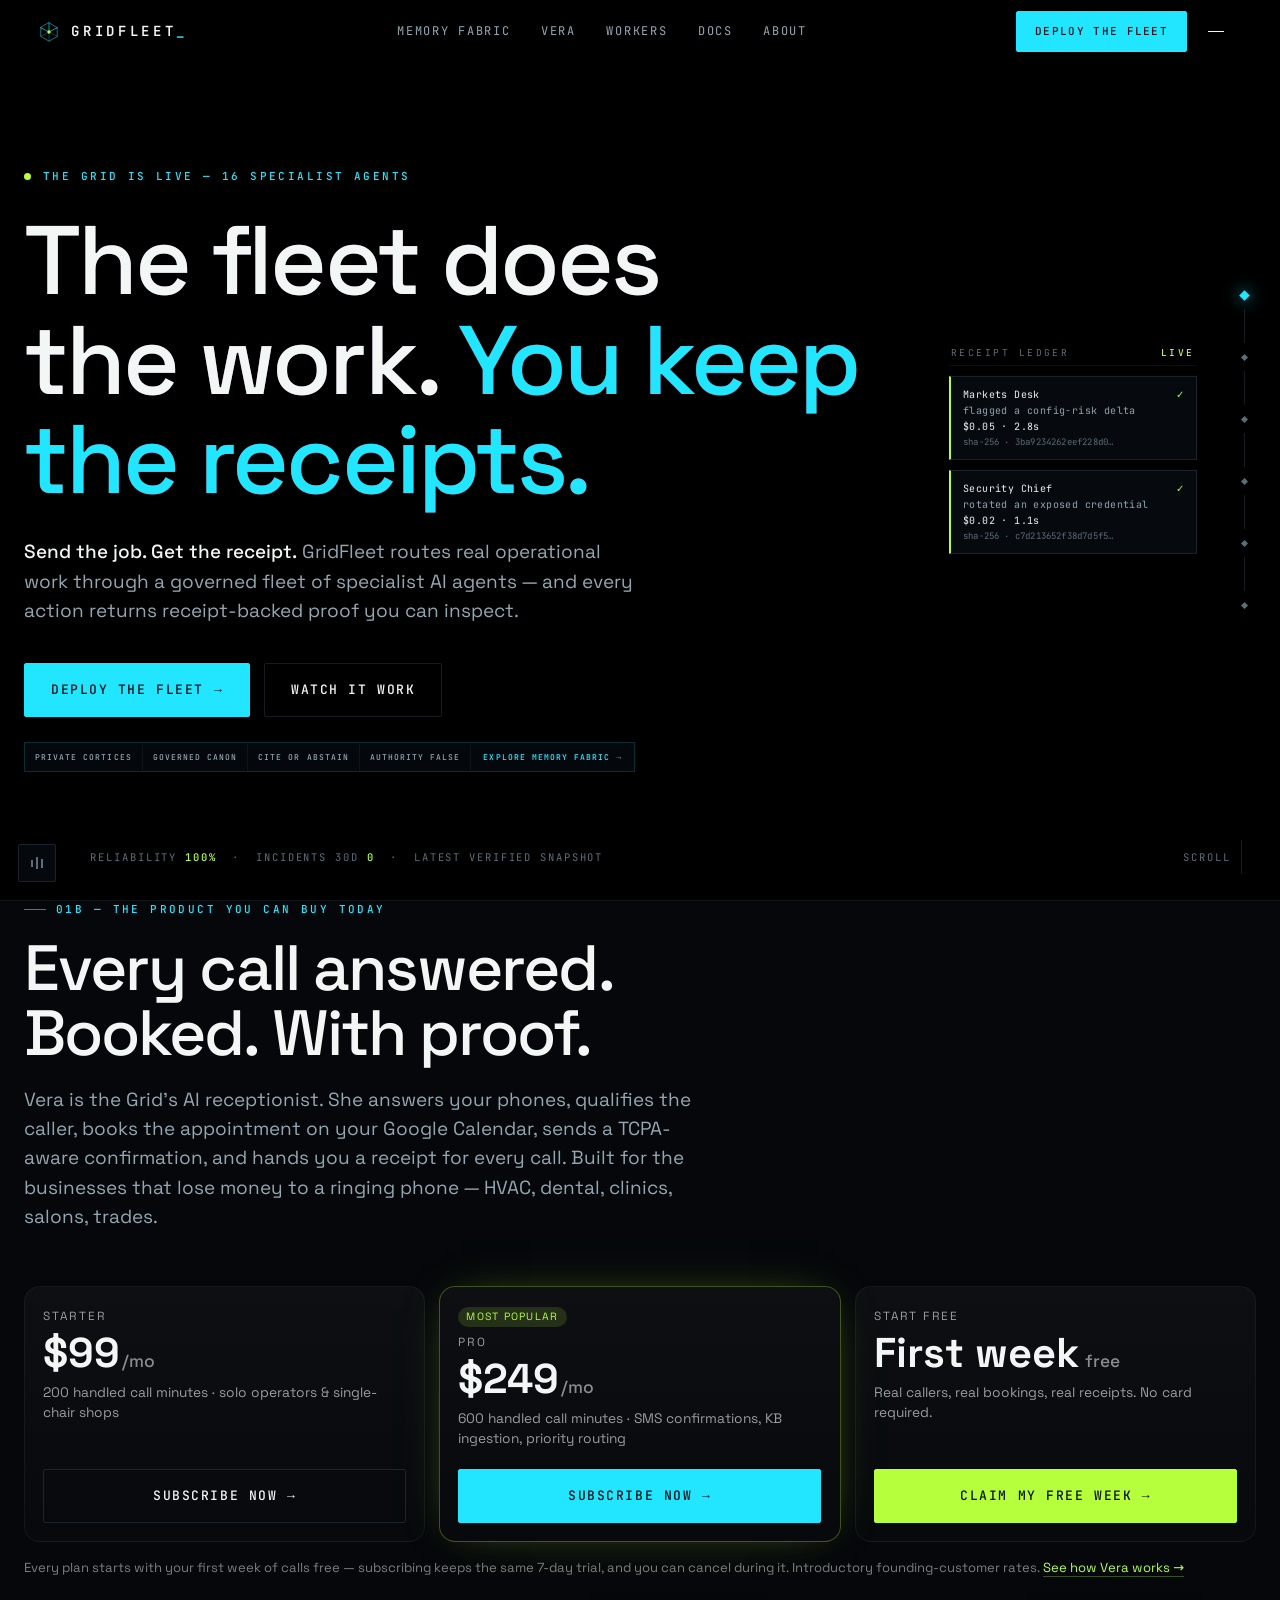
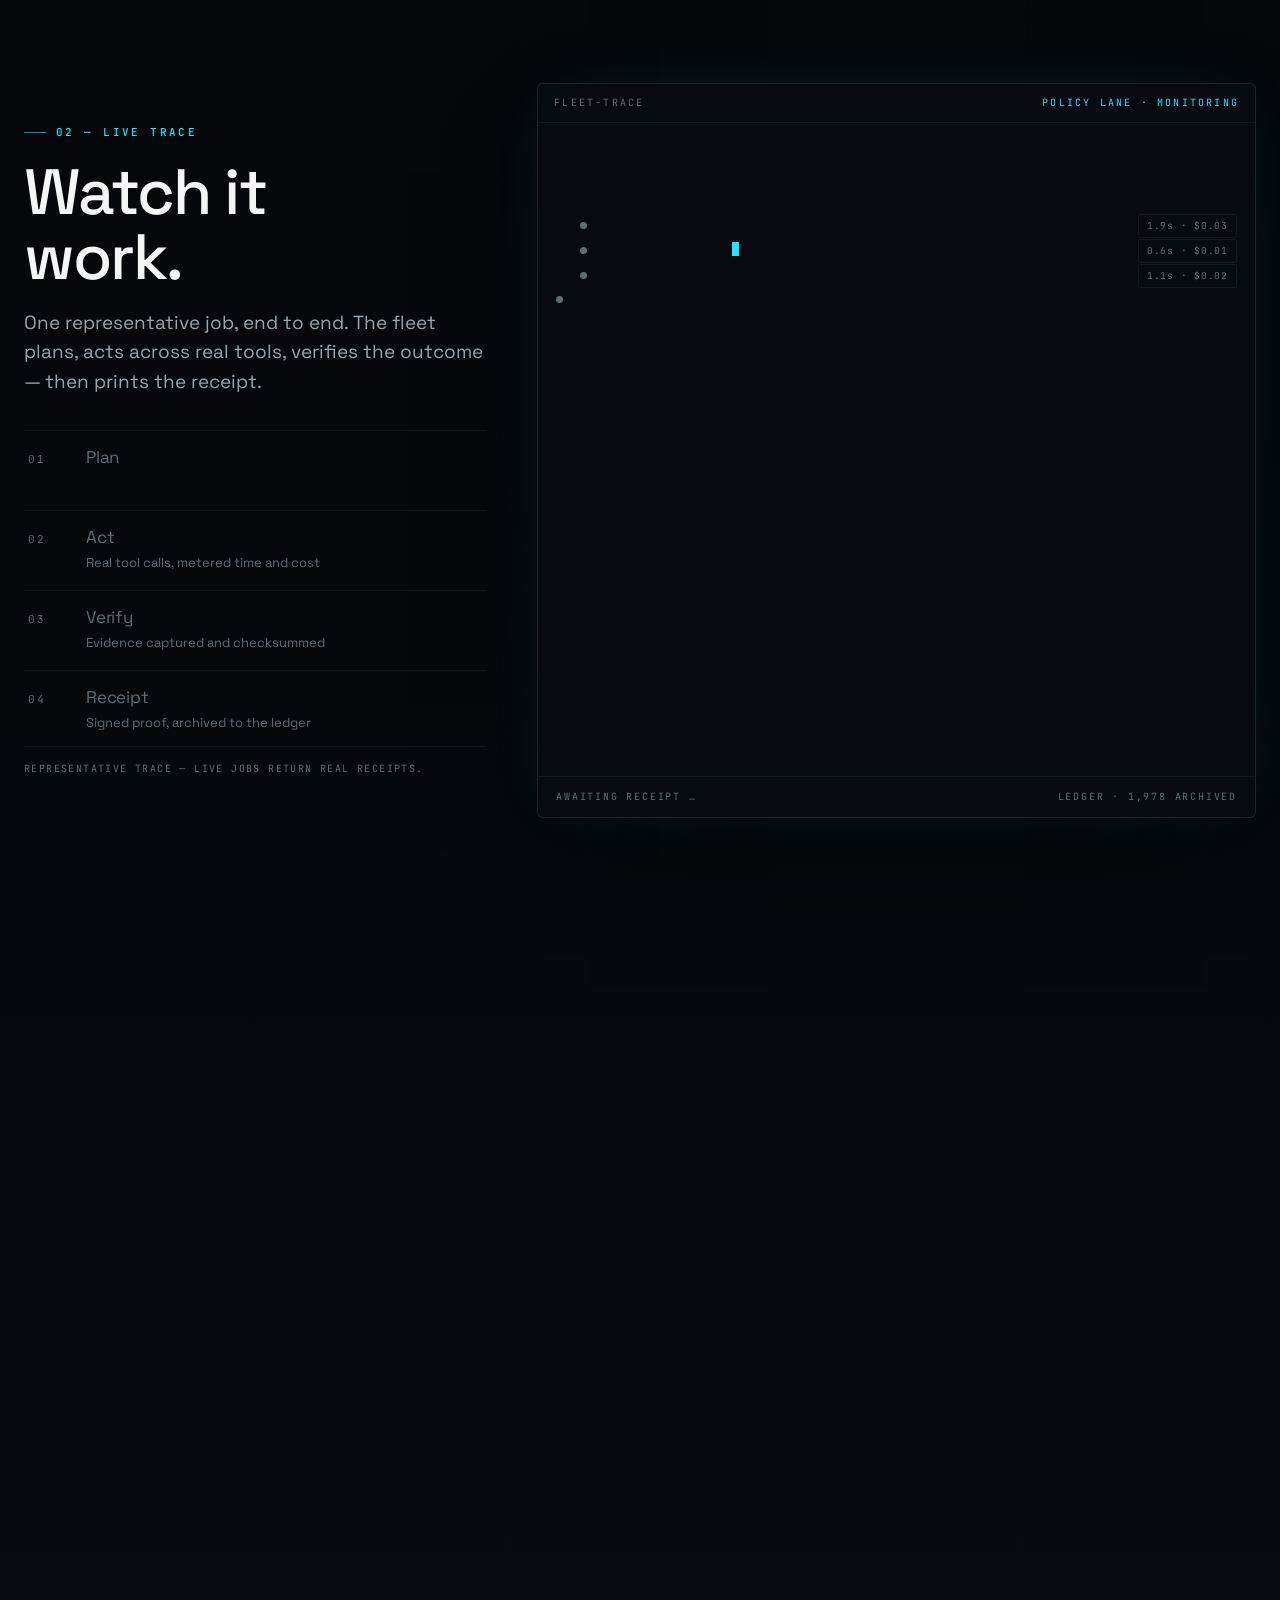
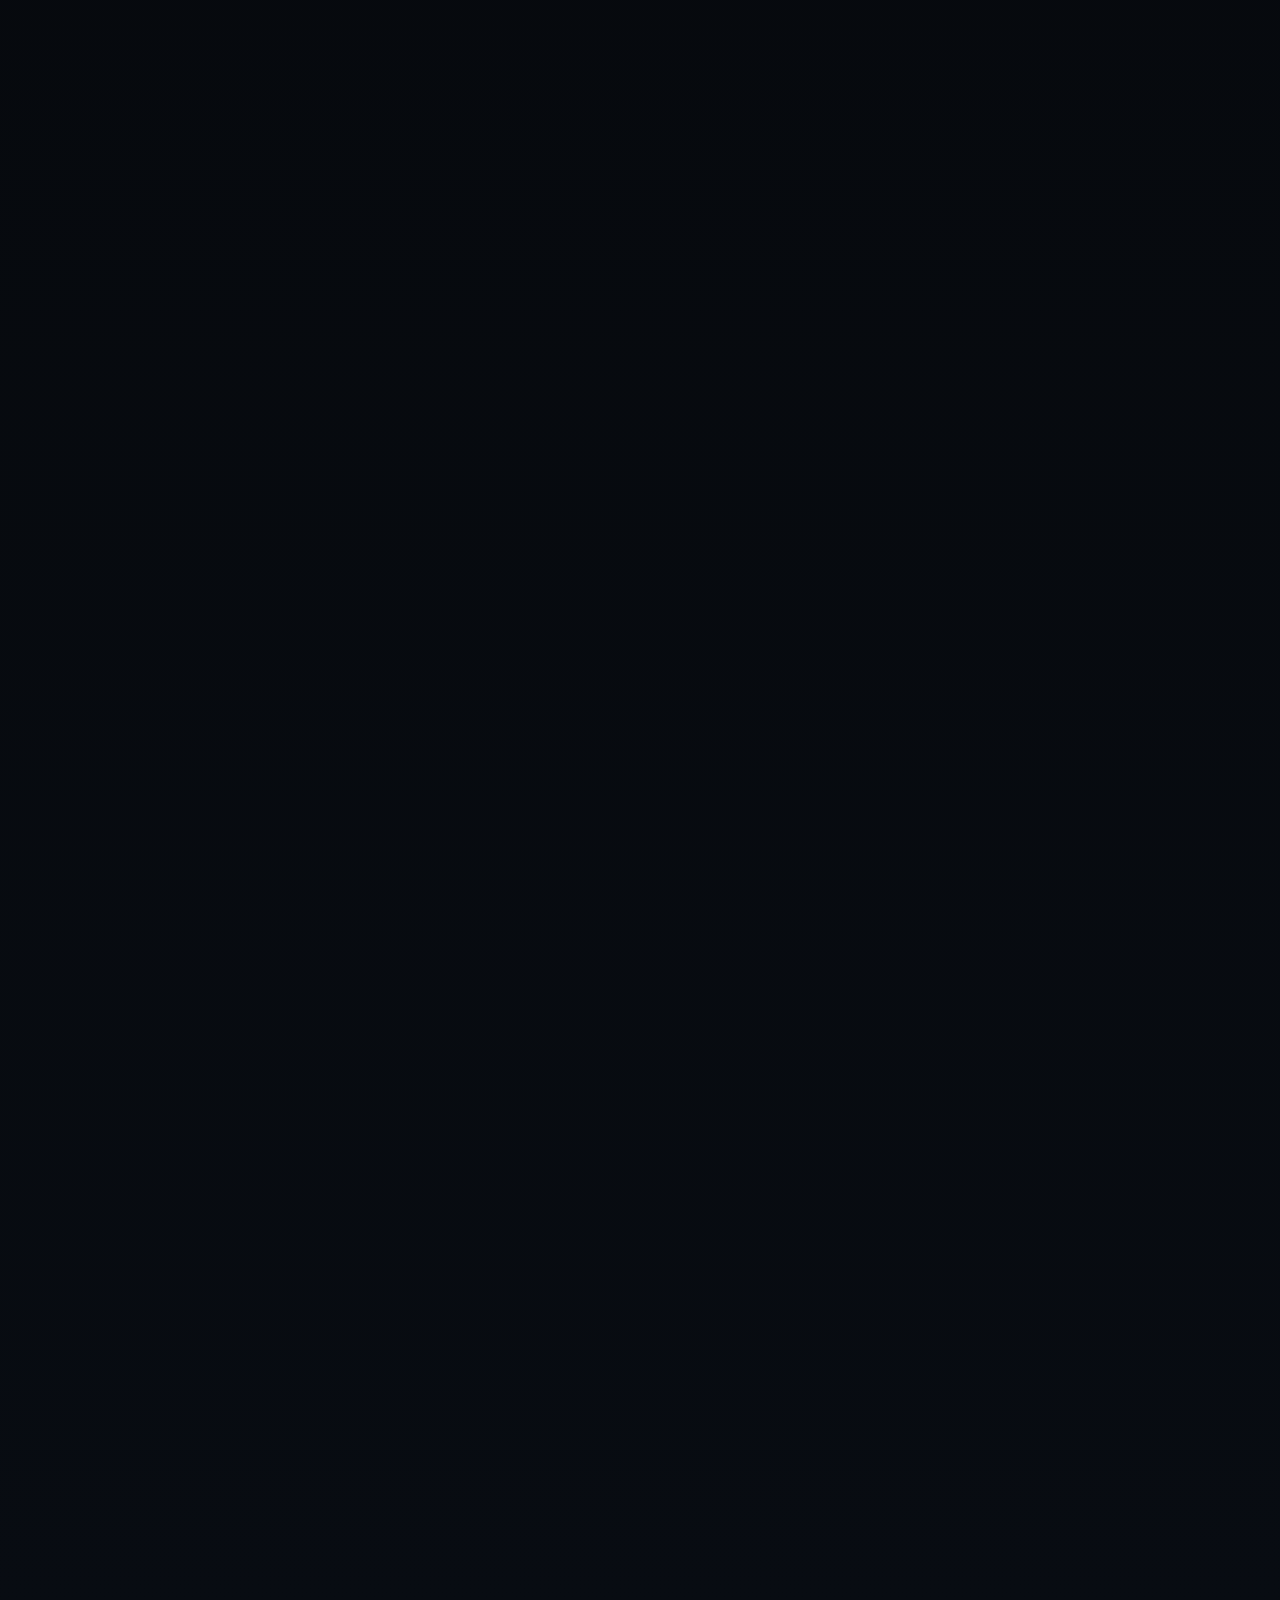
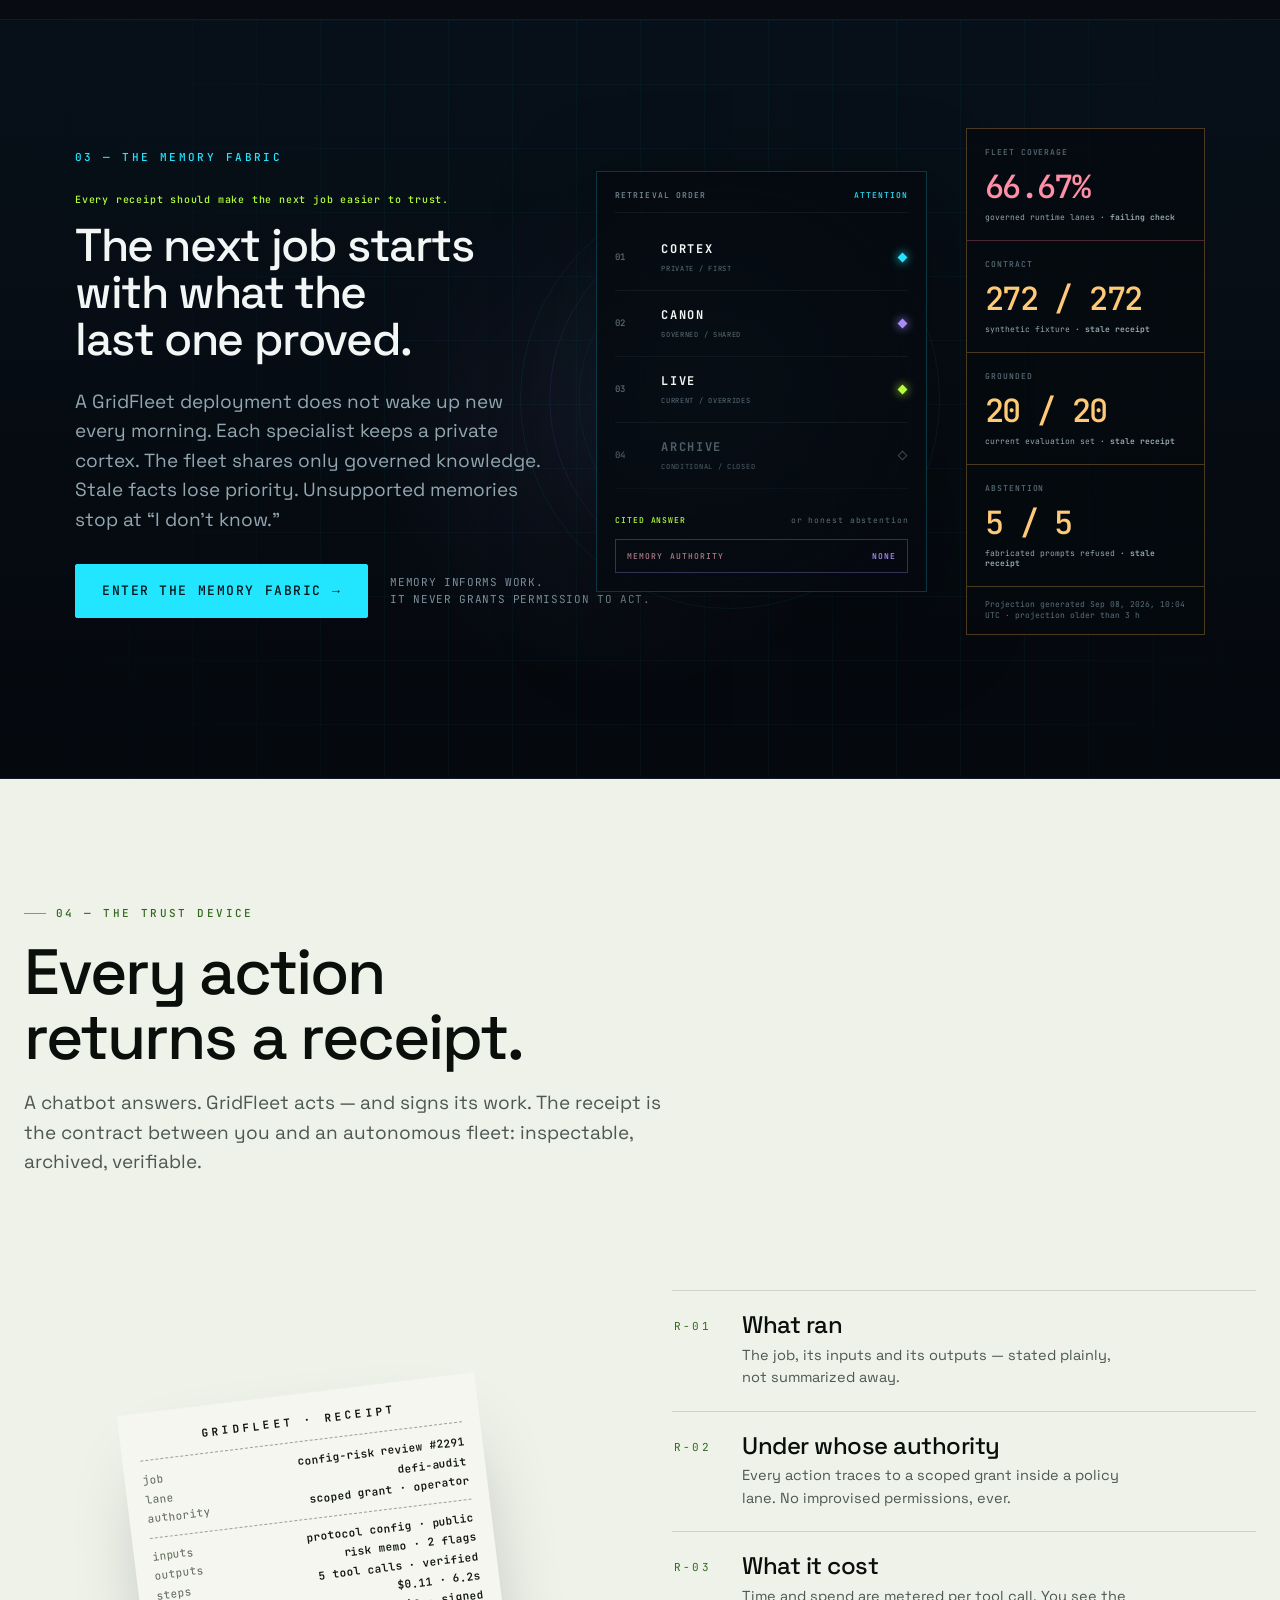
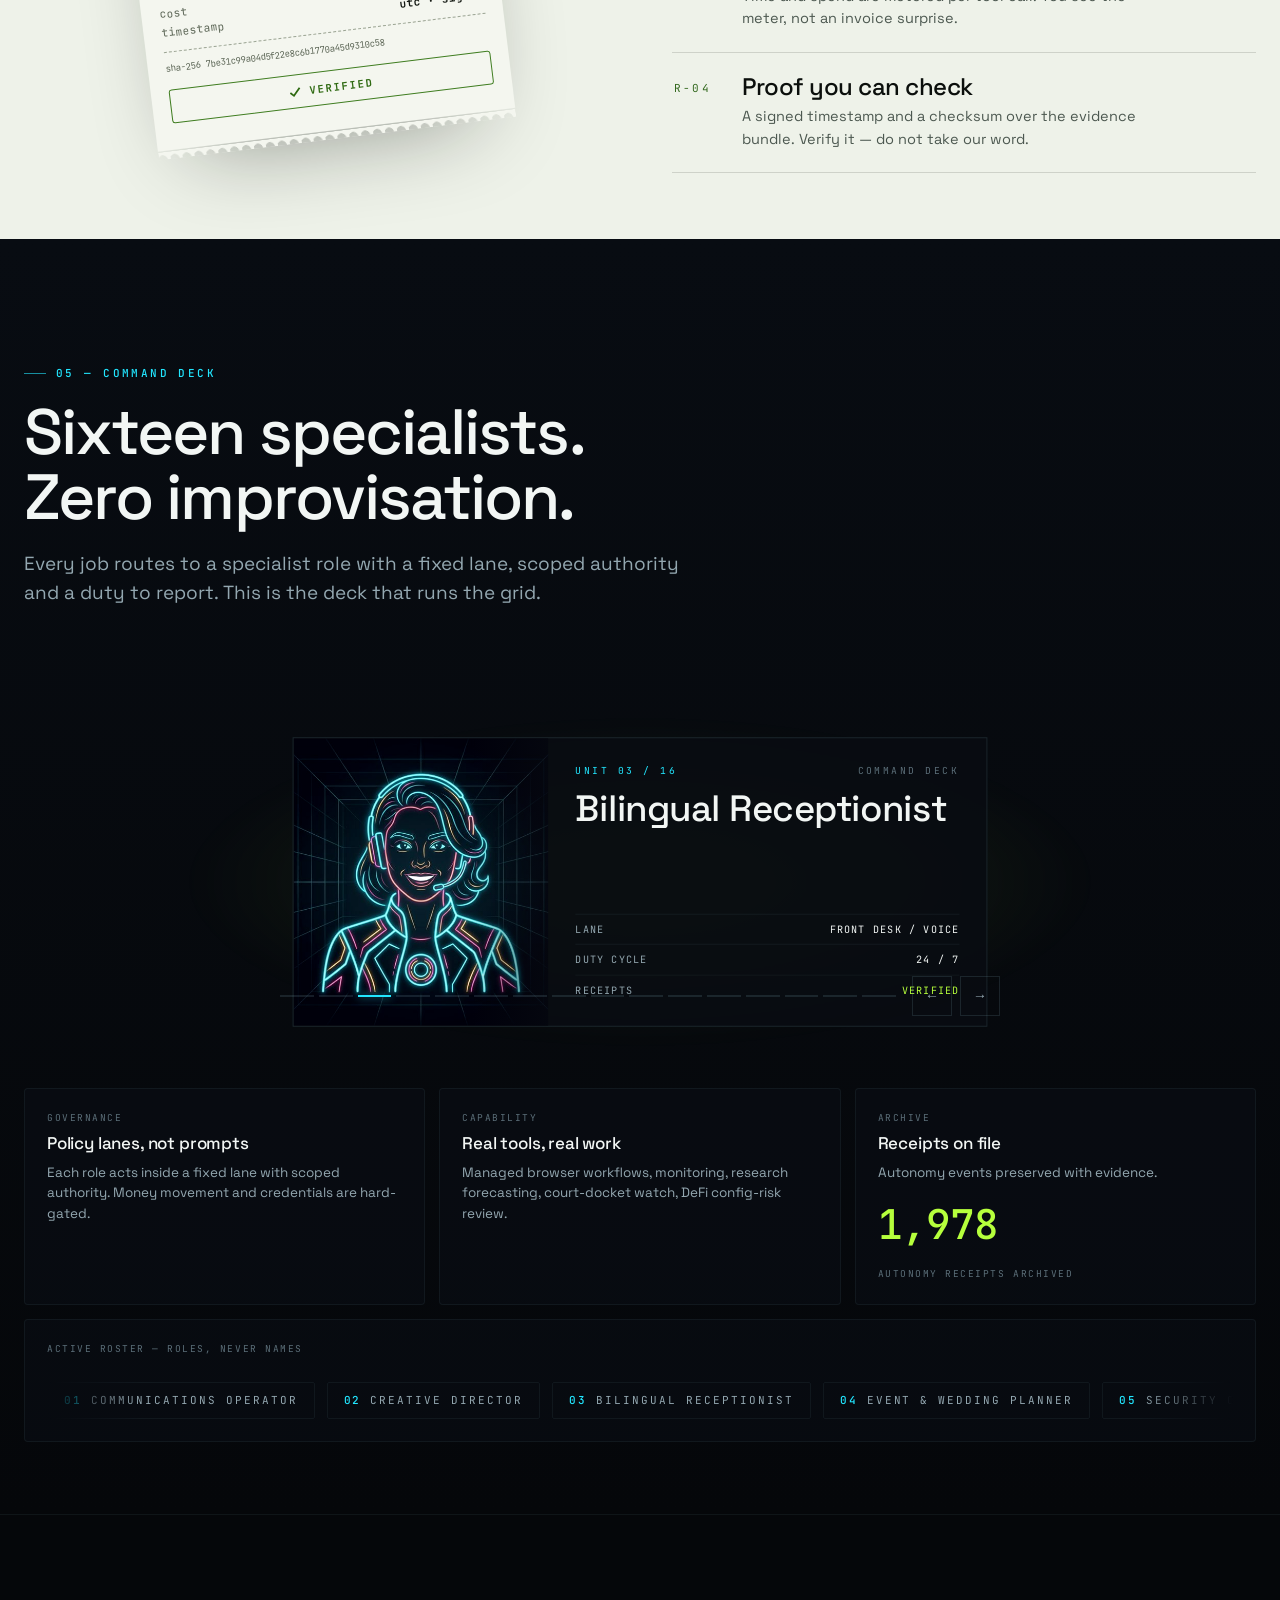
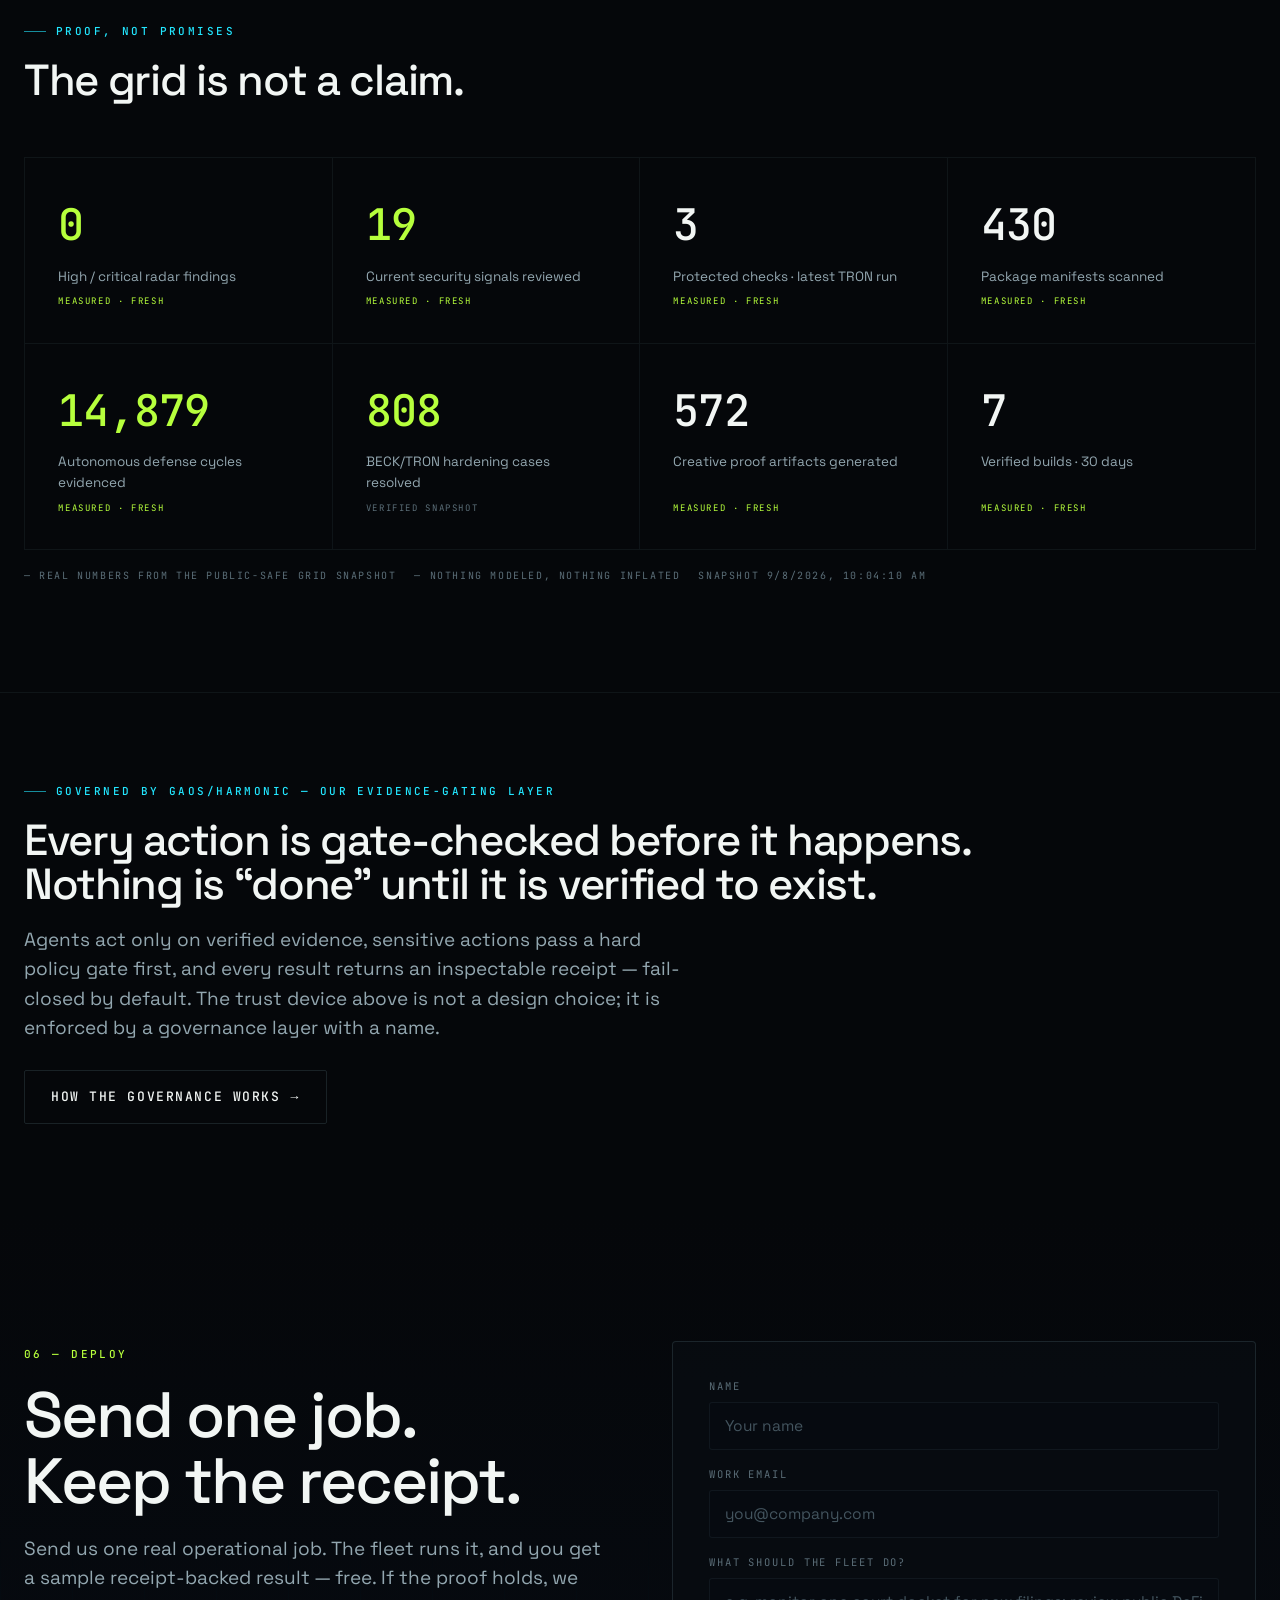
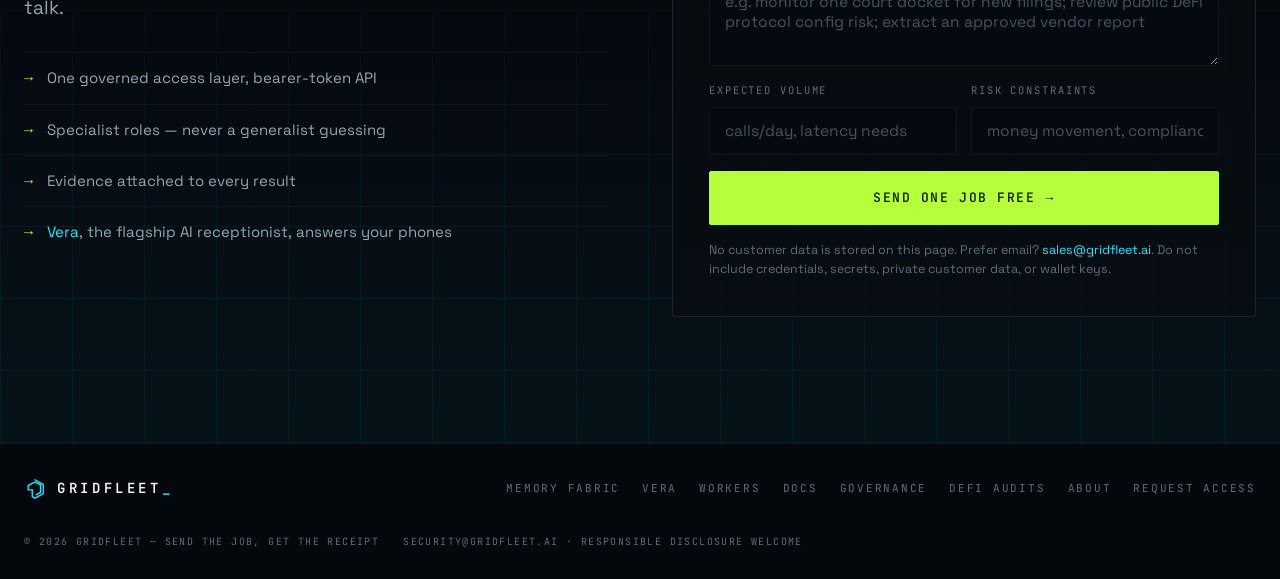
==== commit bbfd66d1: "sync: workspace/public-site/ -> mirror 2026-09-08 03:10" ====
--- a/index.html
+++ b/index.html
@@ -399,12 +399,12 @@
     </div>
     <div class="proof-grid fade-up">
       <div class="proof-cell hot"><div class="pc-num" data-count="0" data-metric="security.radar_high_critical">0</div><div class="pc-label">High / critical radar findings</div><div class="pc-fresh live">measured feed</div></div>
-      <div class="proof-cell hot"><div class="pc-num" data-count="17" data-metric="security.radar_signals_reviewed">0</div><div class="pc-label">Current security signals reviewed</div><div class="pc-fresh live">measured feed</div></div>
+      <div class="proof-cell hot"><div class="pc-num" data-count="19" data-metric="security.radar_signals_reviewed">0</div><div class="pc-label">Current security signals reviewed</div><div class="pc-fresh live">measured feed</div></div>
       <div class="proof-cell"><div class="pc-num" data-count="3" data-metric="tron.protected_checks_last_run">0</div><div class="pc-label">Protected checks · latest TRON run</div><div class="pc-fresh live">receipt-backed</div></div>
-      <div class="proof-cell"><div class="pc-num" data-count="348" data-metric="security.package_files_scanned">0</div><div class="pc-label">Package manifests scanned</div><div class="pc-fresh live">measured feed</div></div>
-      <div class="proof-cell hot"><div class="pc-num" data-count="13449" data-metric="tron.security_cycles_lifetime">0</div><div class="pc-label">Autonomous defense cycles evidenced</div><div class="pc-fresh live">cumulative receipt ledger</div></div>
+      <div class="proof-cell"><div class="pc-num" data-count="430" data-metric="security.package_files_scanned">0</div><div class="pc-label">Package manifests scanned</div><div class="pc-fresh live">measured feed</div></div>
+      <div class="proof-cell hot"><div class="pc-num" data-count="14879" data-metric="tron.security_cycles_lifetime">0</div><div class="pc-label">Autonomous defense cycles evidenced</div><div class="pc-fresh live">cumulative receipt ledger</div></div>
       <div class="proof-cell hot"><div class="pc-num" data-count="808" data-metric="tron.hardening_cases_resolved">0</div><div class="pc-label">BECK/TRON hardening cases resolved</div><div class="pc-fresh">evidence-backed lifetime</div></div>
-      <div class="proof-cell"><div class="pc-num" data-count="364" data-metric="creative.assets_generated">0</div><div class="pc-label">Creative proof artifacts generated</div><div class="pc-fresh live">live feed</div></div>
+      <div class="proof-cell"><div class="pc-num" data-count="572" data-metric="creative.assets_generated">0</div><div class="pc-label">Creative proof artifacts generated</div><div class="pc-fresh live">live feed</div></div>
       <div class="proof-cell"><div class="pc-num" data-count="7" data-metric="deployment.builds_deployed_30d">0</div><div class="pc-label">Verified builds · 30 days</div><div class="pc-fresh live">live feed</div></div>
     </div>
     <div class="proof-legend">
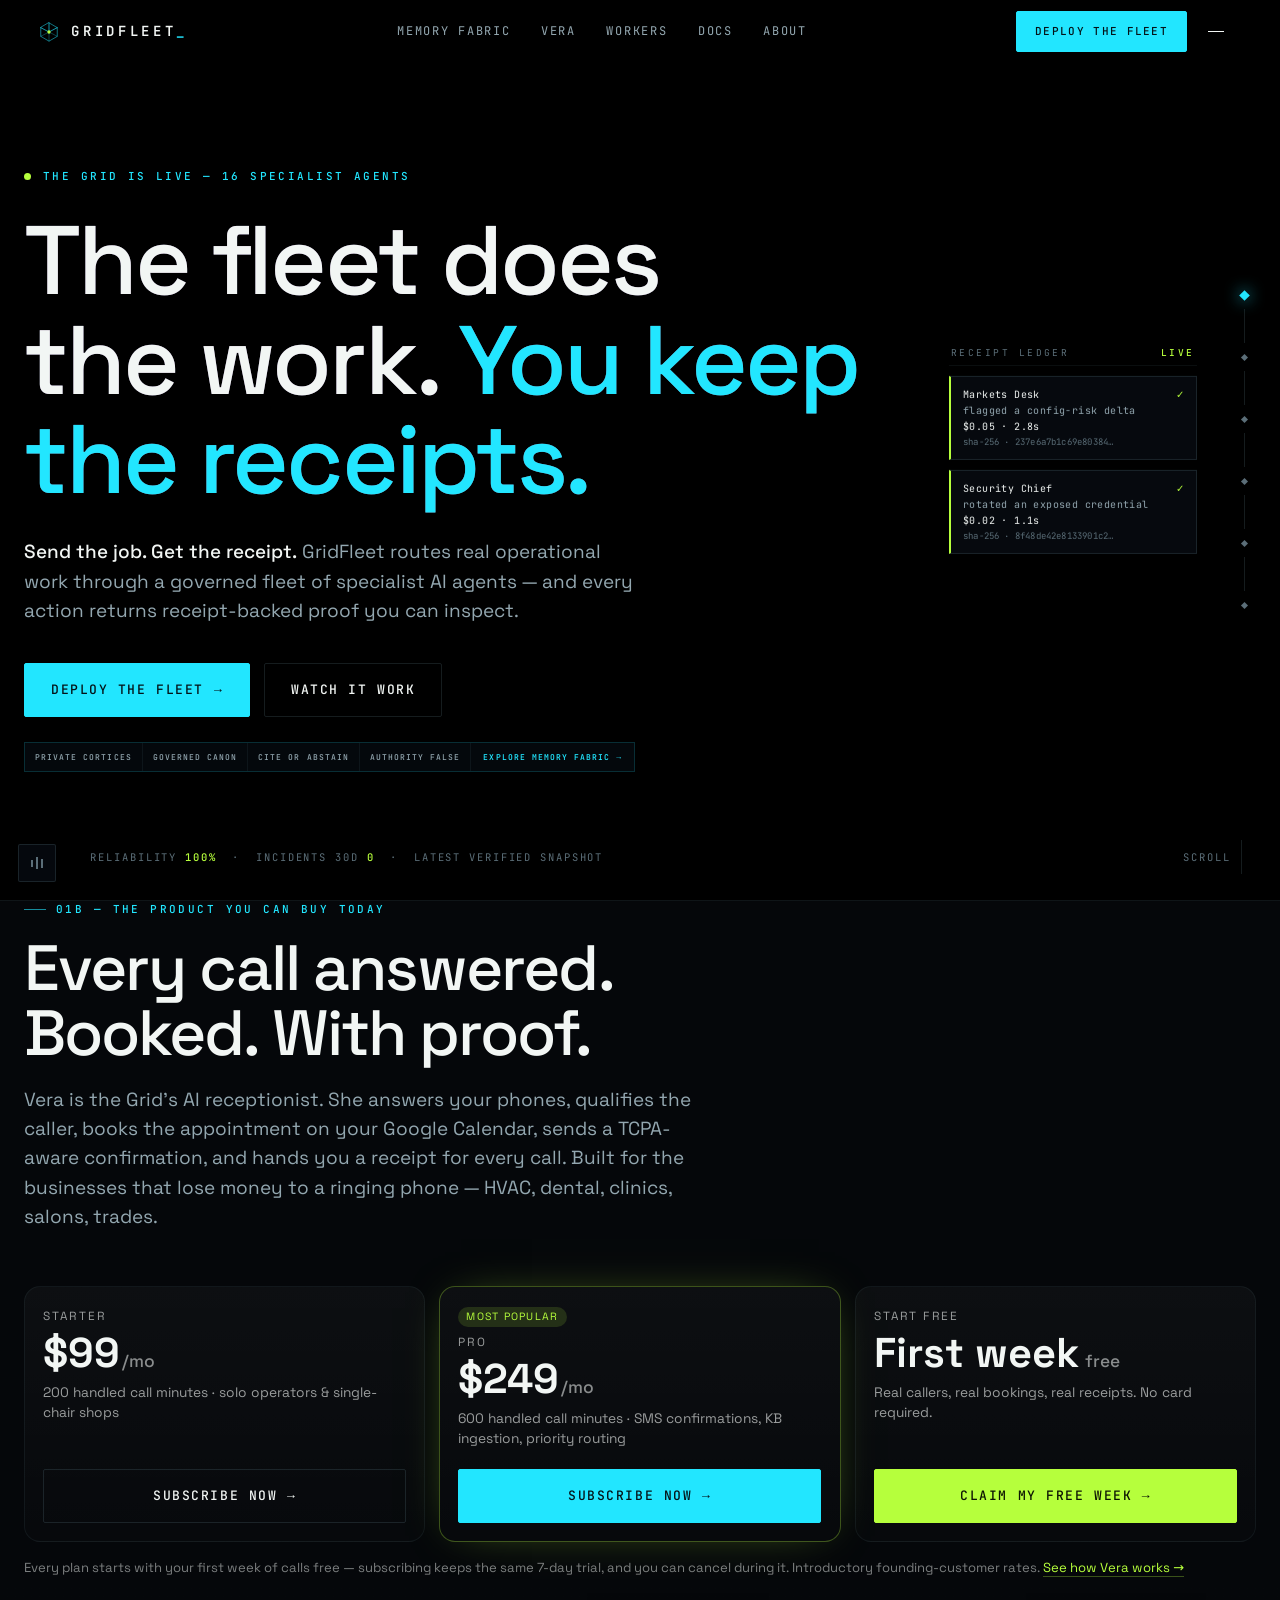
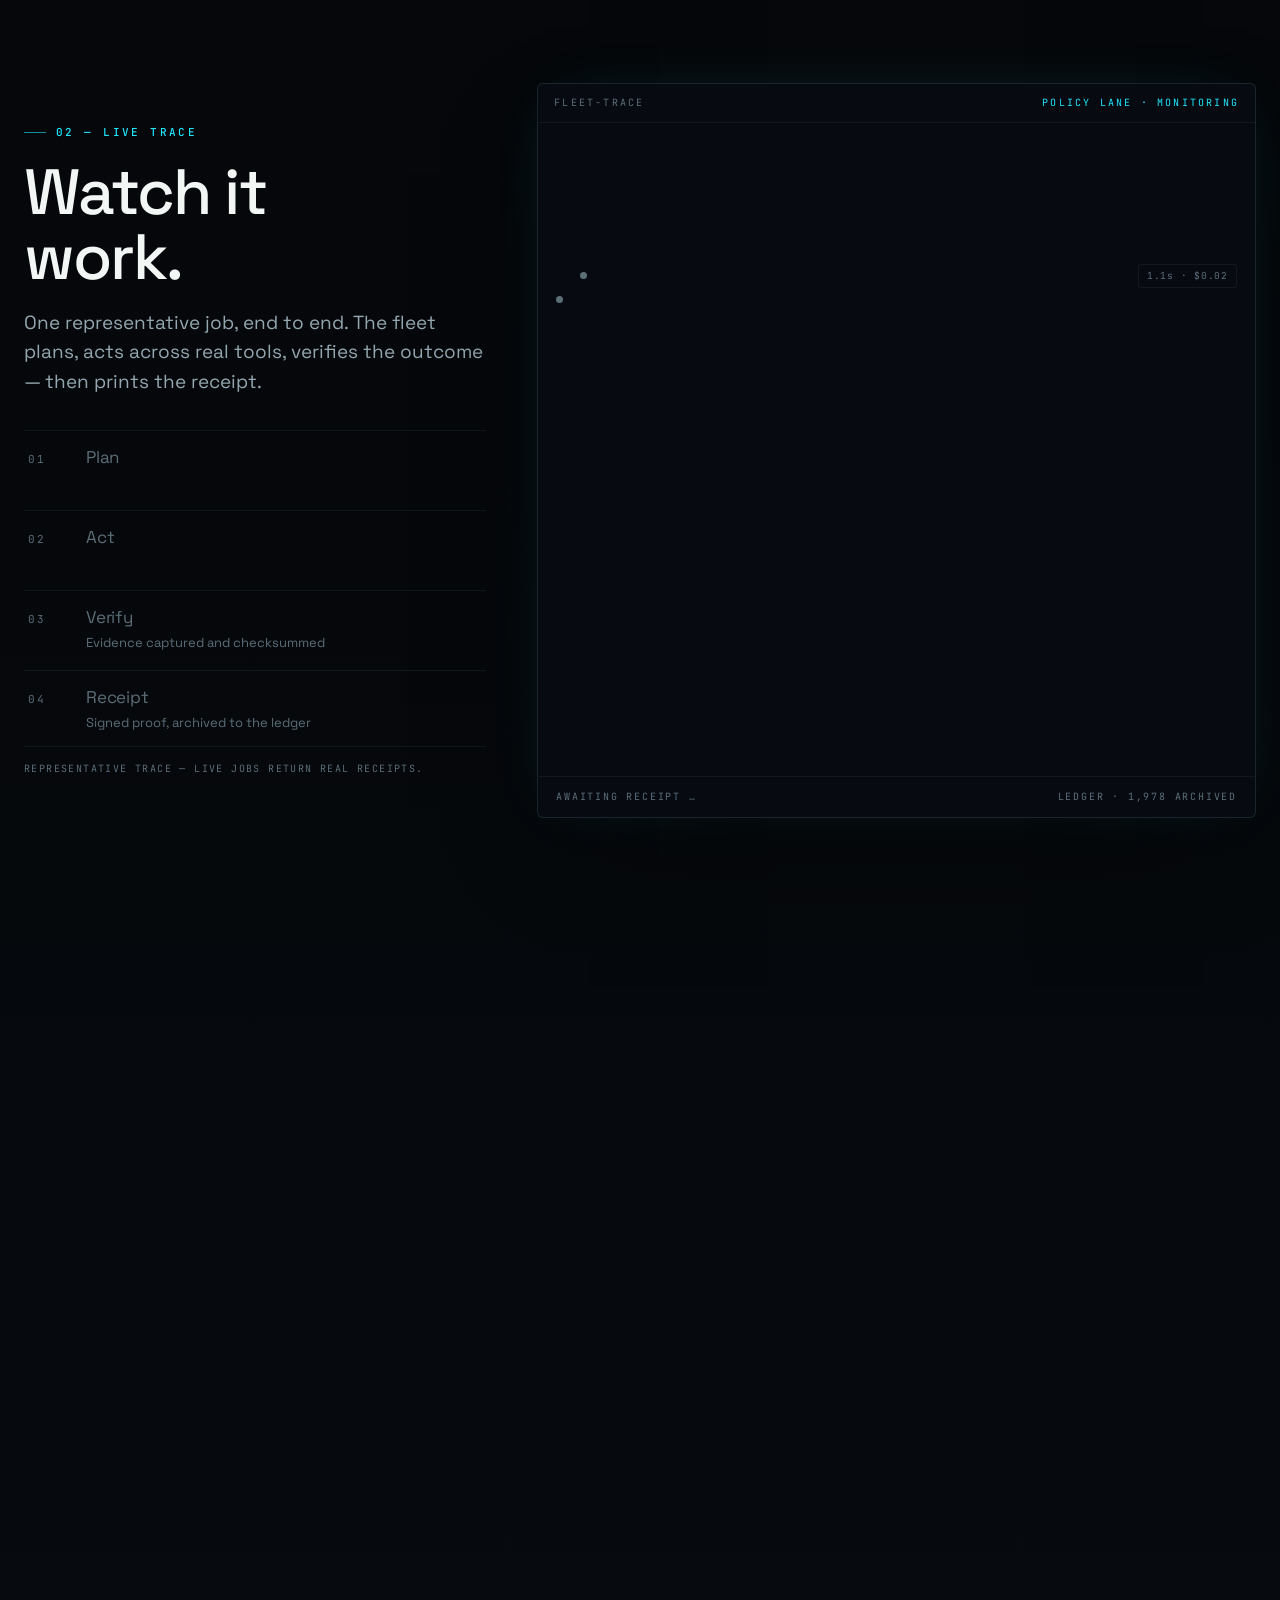
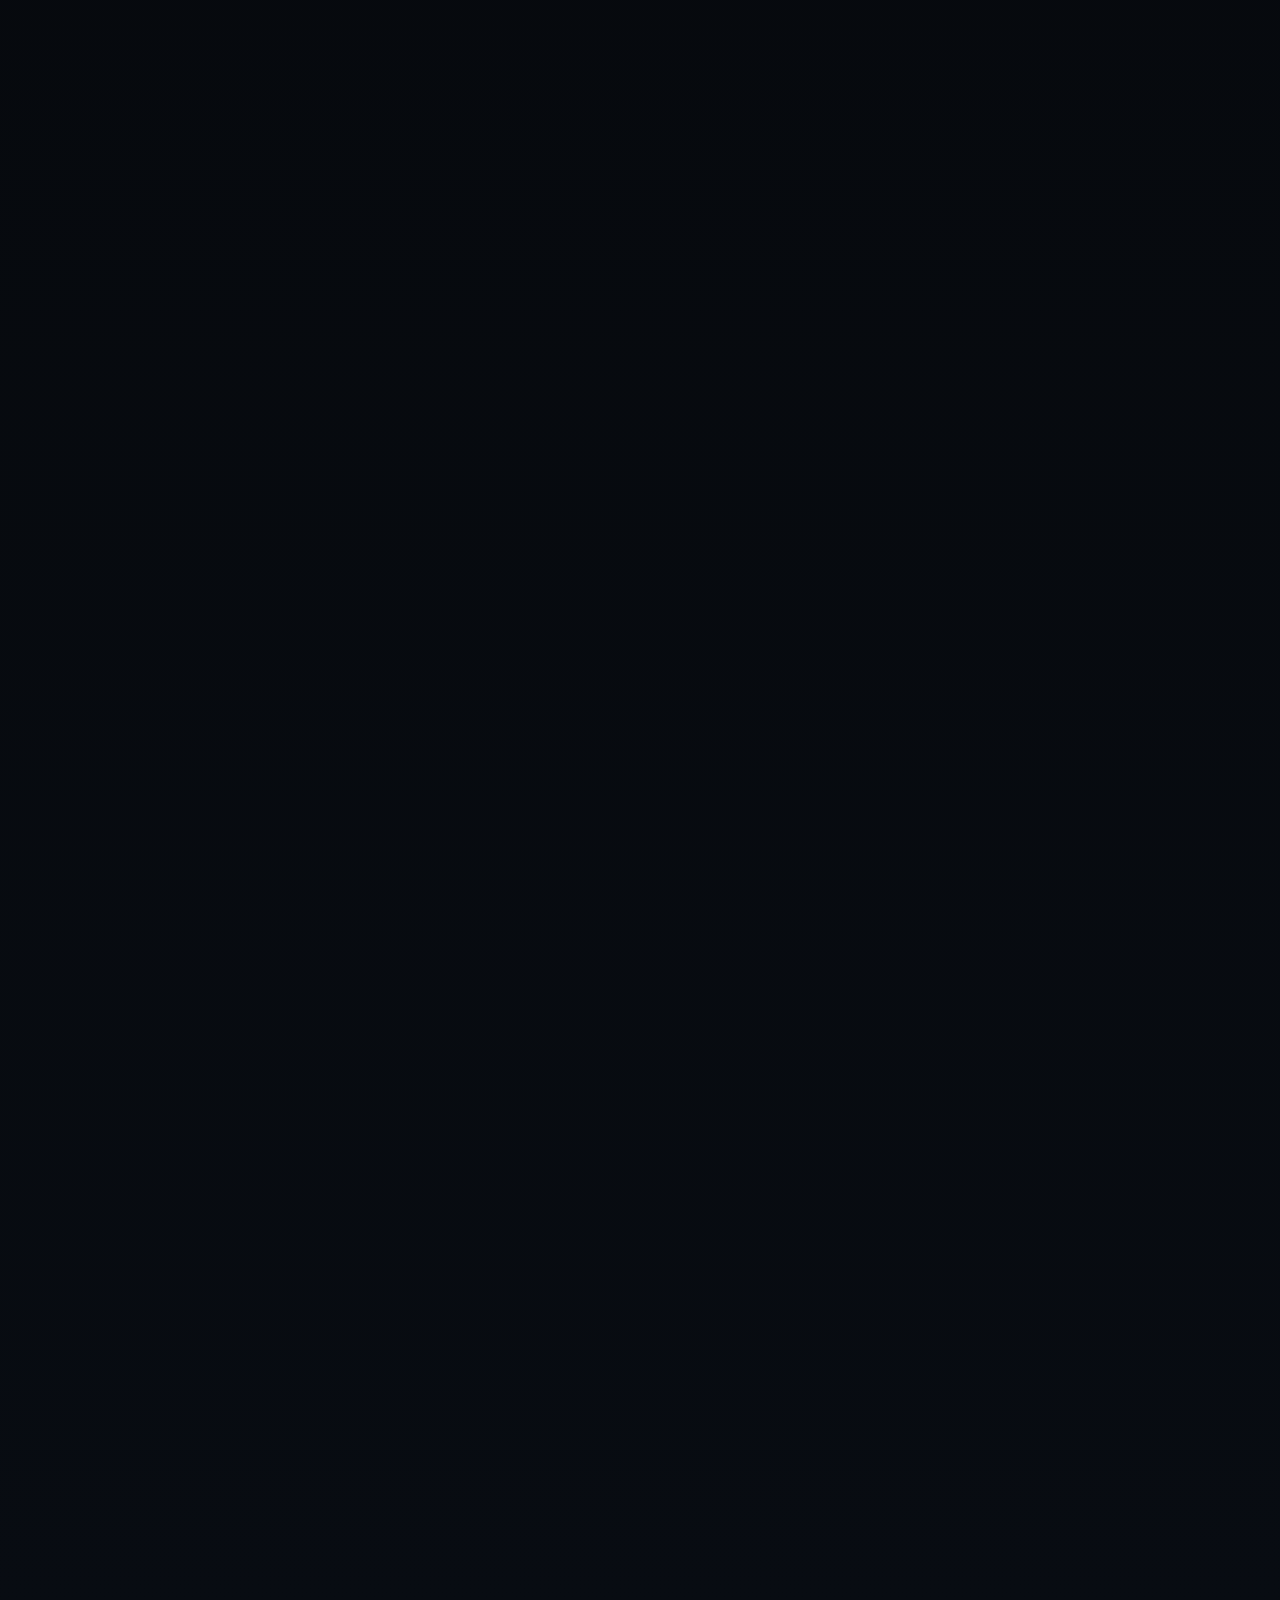
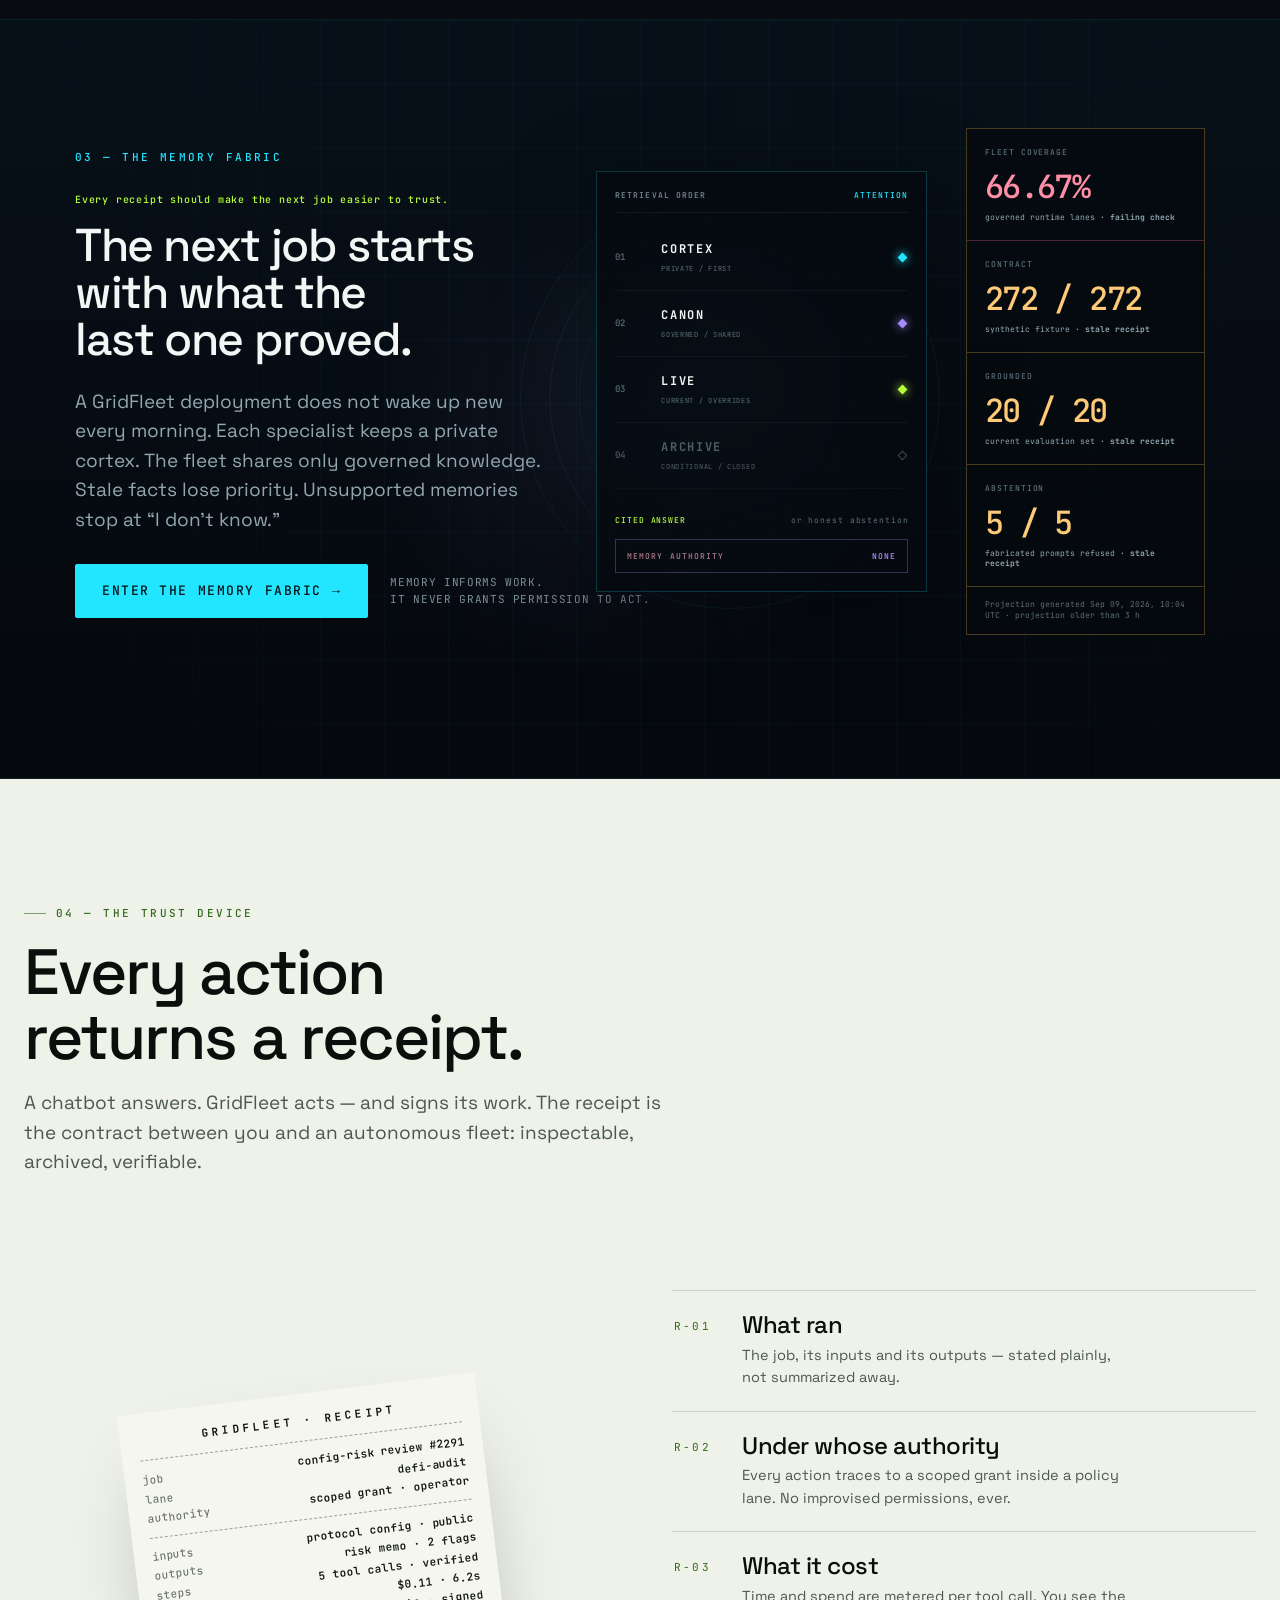
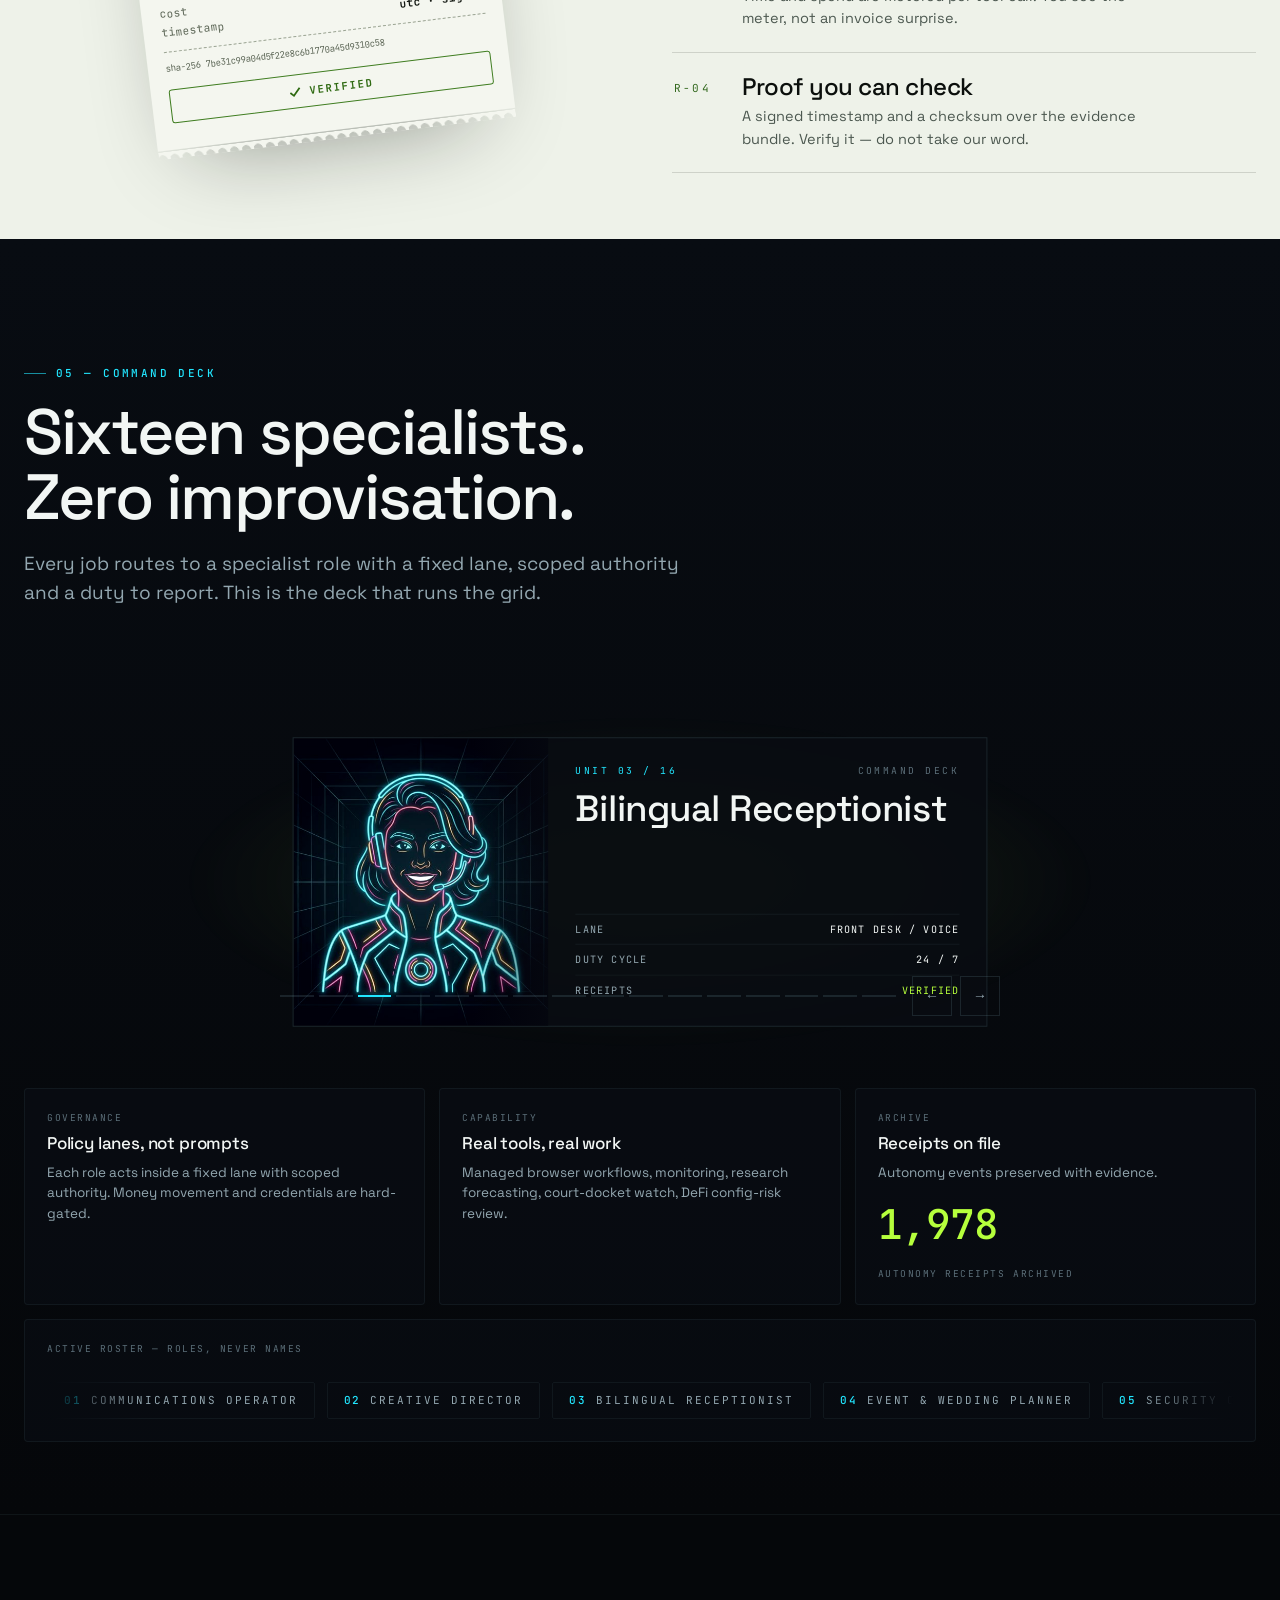
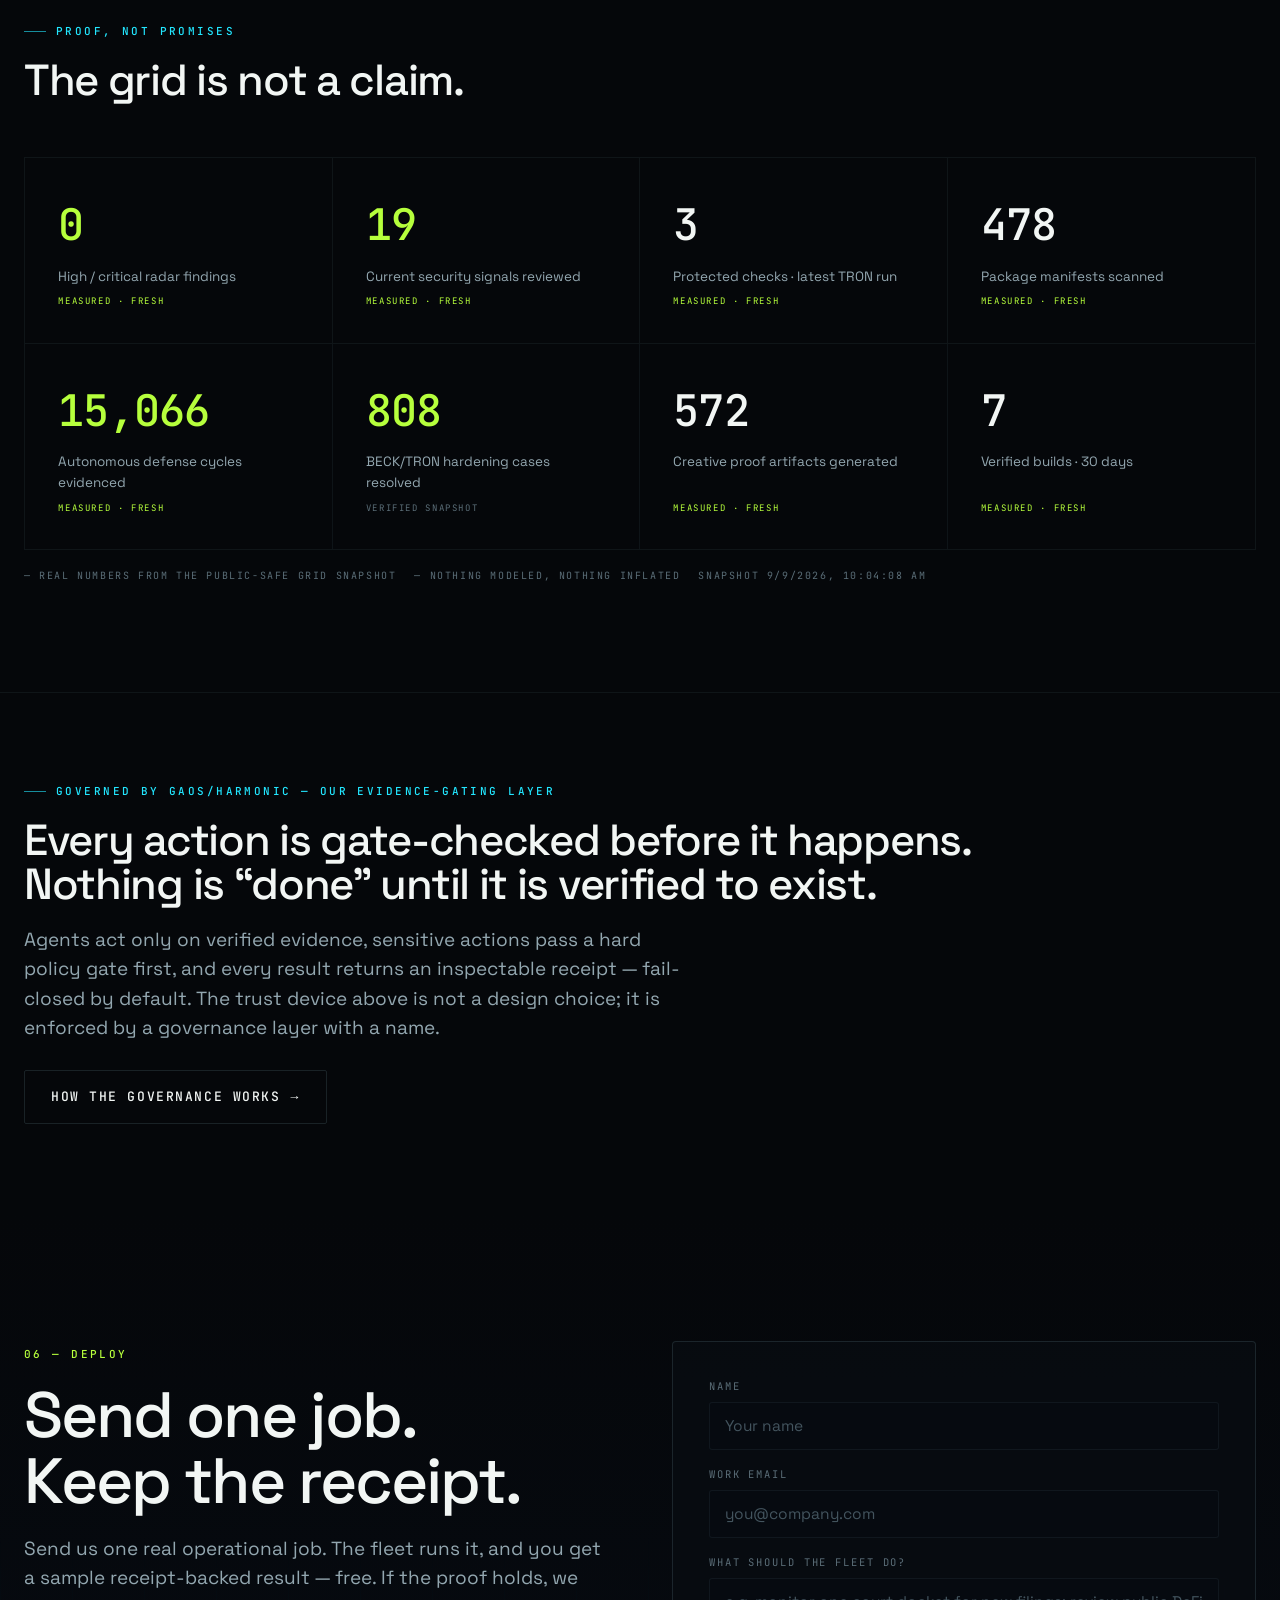
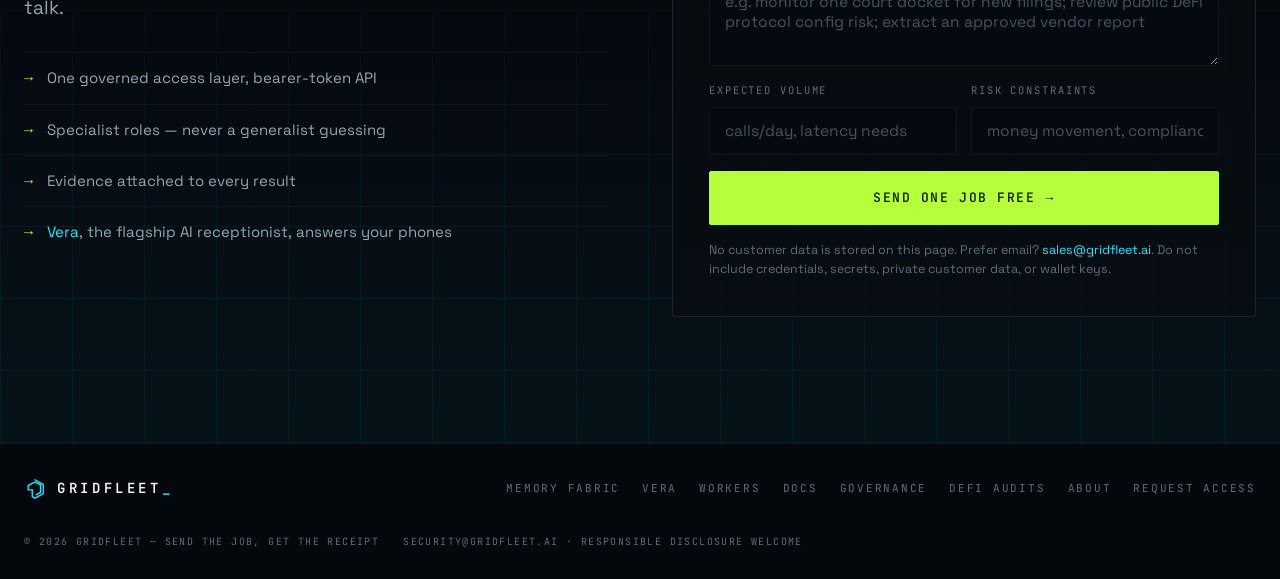
==== commit 9afa661c: "sync: workspace/public-site/ -> mirror 2026-09-09 03:12" ====
--- a/index.html
+++ b/index.html
@@ -401,8 +401,8 @@
       <div class="proof-cell hot"><div class="pc-num" data-count="0" data-metric="security.radar_high_critical">0</div><div class="pc-label">High / critical radar findings</div><div class="pc-fresh live">measured feed</div></div>
       <div class="proof-cell hot"><div class="pc-num" data-count="19" data-metric="security.radar_signals_reviewed">0</div><div class="pc-label">Current security signals reviewed</div><div class="pc-fresh live">measured feed</div></div>
       <div class="proof-cell"><div class="pc-num" data-count="3" data-metric="tron.protected_checks_last_run">0</div><div class="pc-label">Protected checks · latest TRON run</div><div class="pc-fresh live">receipt-backed</div></div>
-      <div class="proof-cell"><div class="pc-num" data-count="430" data-metric="security.package_files_scanned">0</div><div class="pc-label">Package manifests scanned</div><div class="pc-fresh live">measured feed</div></div>
-      <div class="proof-cell hot"><div class="pc-num" data-count="14879" data-metric="tron.security_cycles_lifetime">0</div><div class="pc-label">Autonomous defense cycles evidenced</div><div class="pc-fresh live">cumulative receipt ledger</div></div>
+      <div class="proof-cell"><div class="pc-num" data-count="478" data-metric="security.package_files_scanned">0</div><div class="pc-label">Package manifests scanned</div><div class="pc-fresh live">measured feed</div></div>
+      <div class="proof-cell hot"><div class="pc-num" data-count="15066" data-metric="tron.security_cycles_lifetime">0</div><div class="pc-label">Autonomous defense cycles evidenced</div><div class="pc-fresh live">cumulative receipt ledger</div></div>
       <div class="proof-cell hot"><div class="pc-num" data-count="808" data-metric="tron.hardening_cases_resolved">0</div><div class="pc-label">BECK/TRON hardening cases resolved</div><div class="pc-fresh">evidence-backed lifetime</div></div>
       <div class="proof-cell"><div class="pc-num" data-count="572" data-metric="creative.assets_generated">0</div><div class="pc-label">Creative proof artifacts generated</div><div class="pc-fresh live">live feed</div></div>
       <div class="proof-cell"><div class="pc-num" data-count="7" data-metric="deployment.builds_deployed_30d">0</div><div class="pc-label">Verified builds · 30 days</div><div class="pc-fresh live">live feed</div></div>
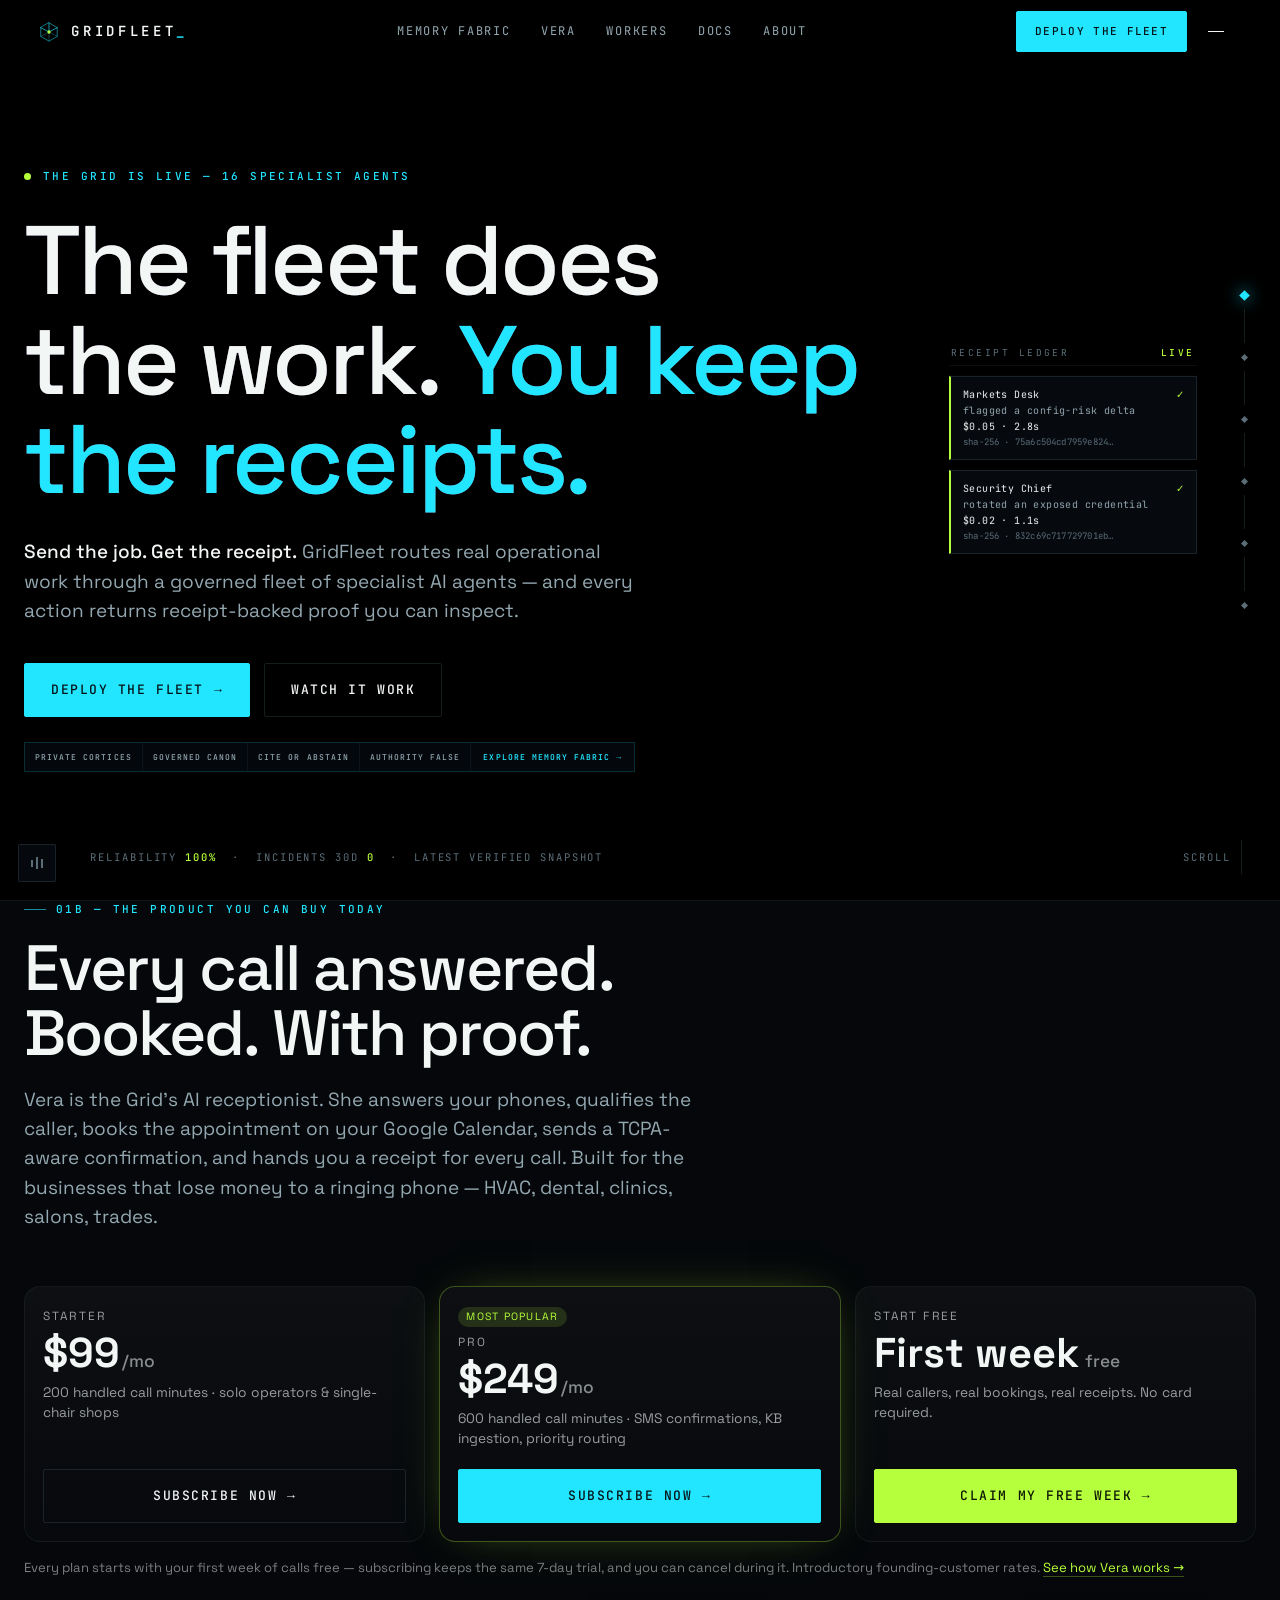
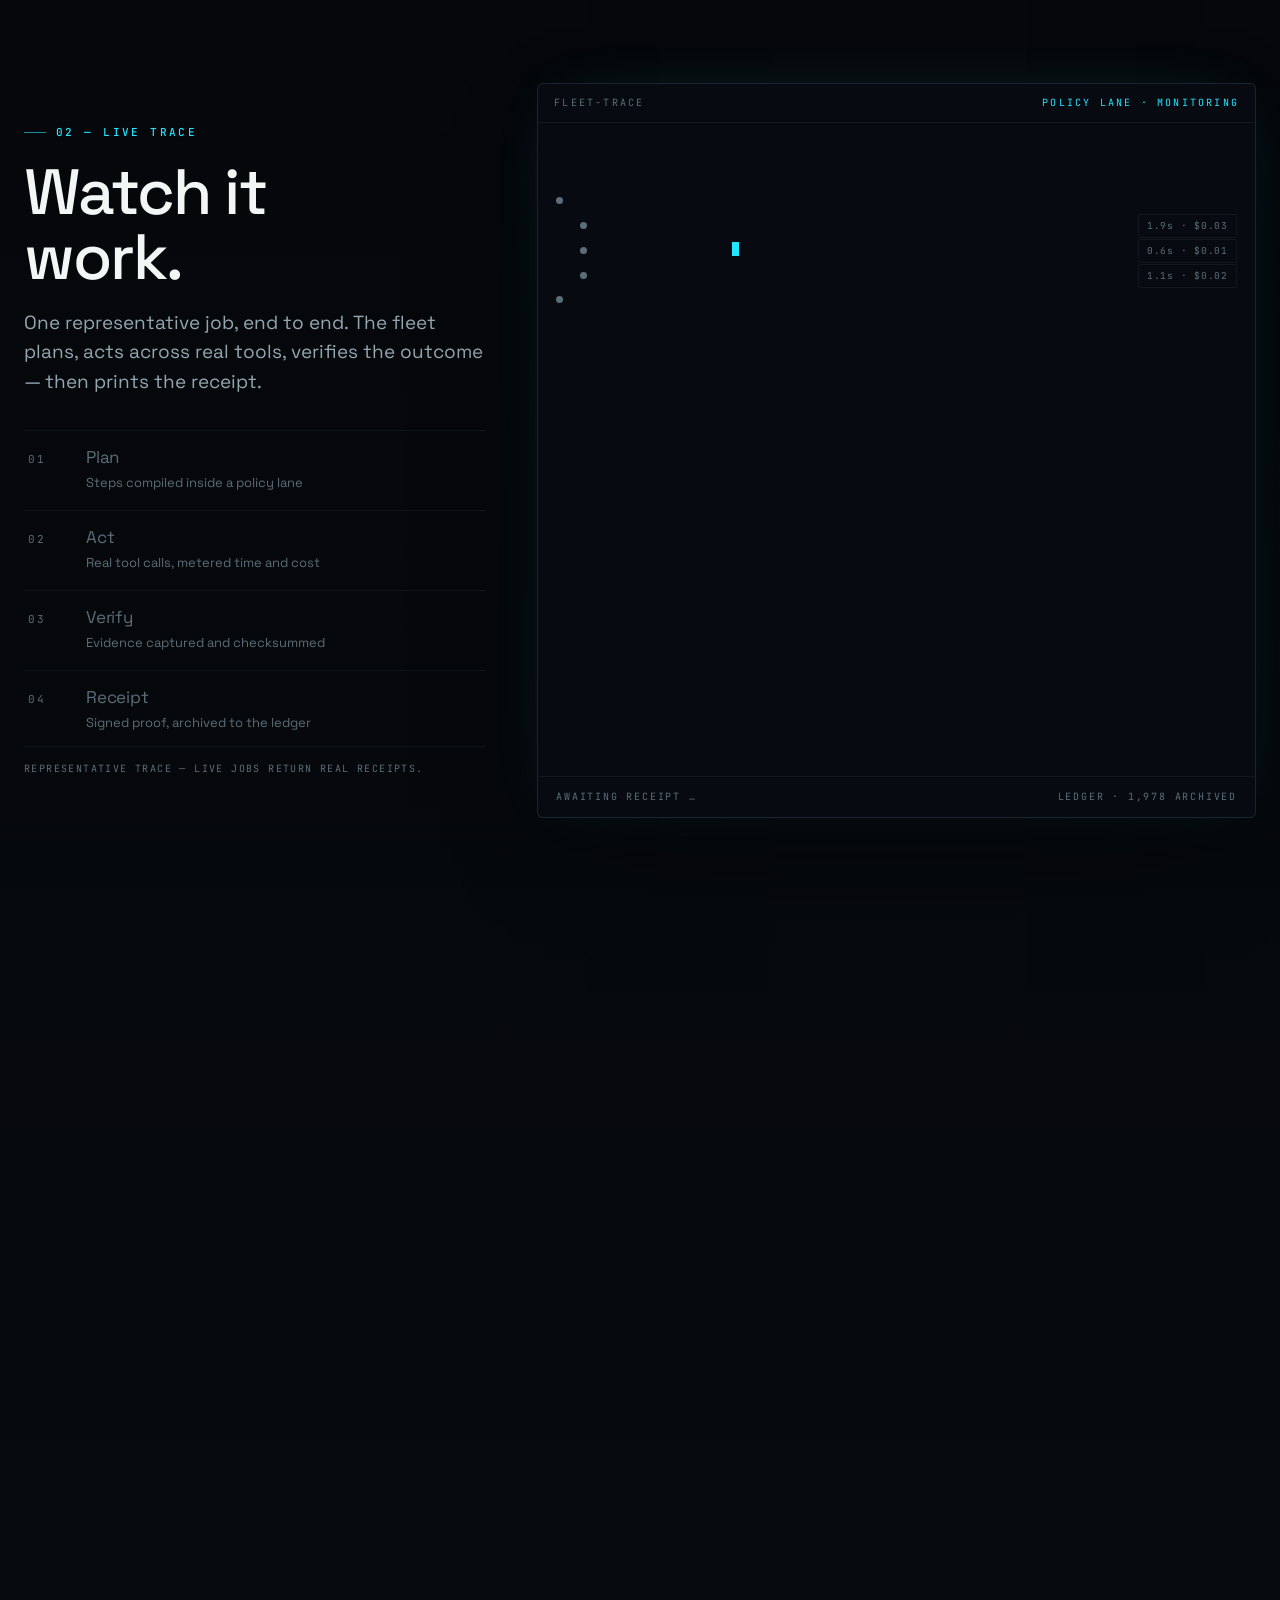
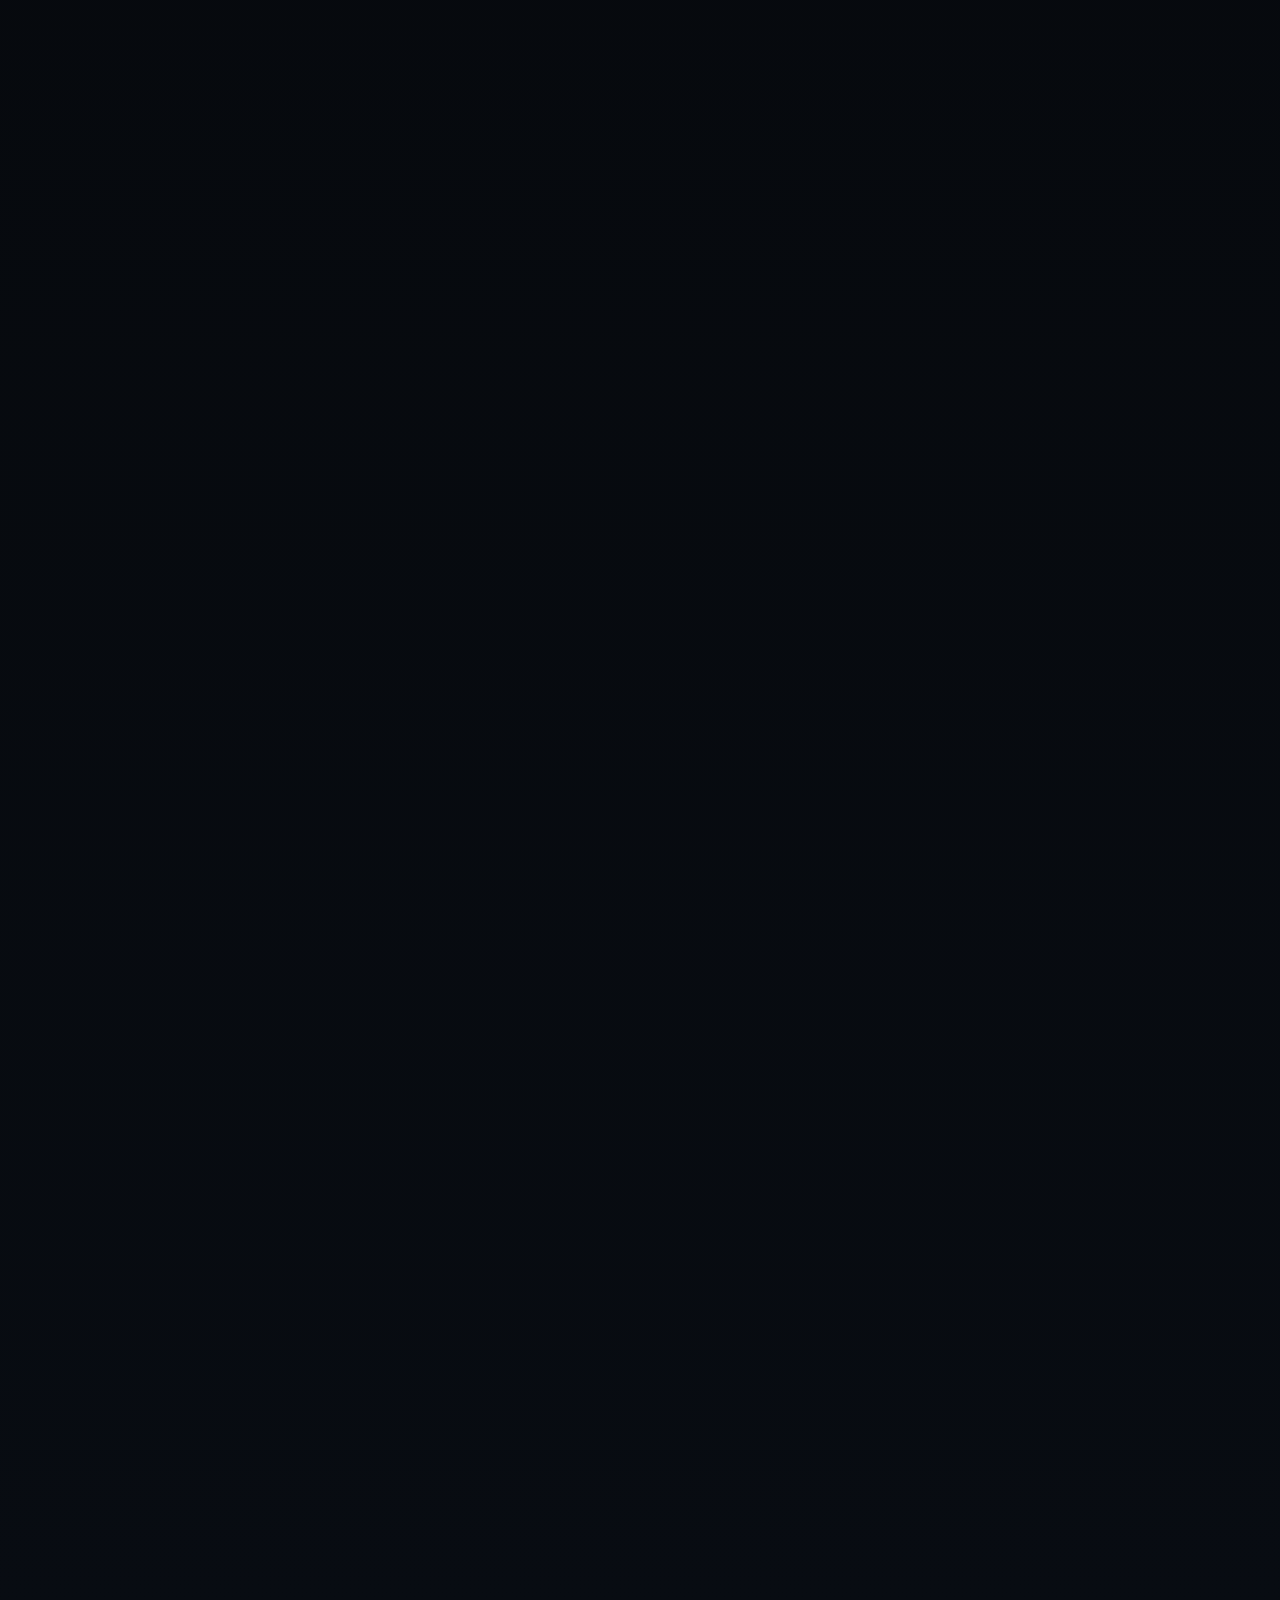
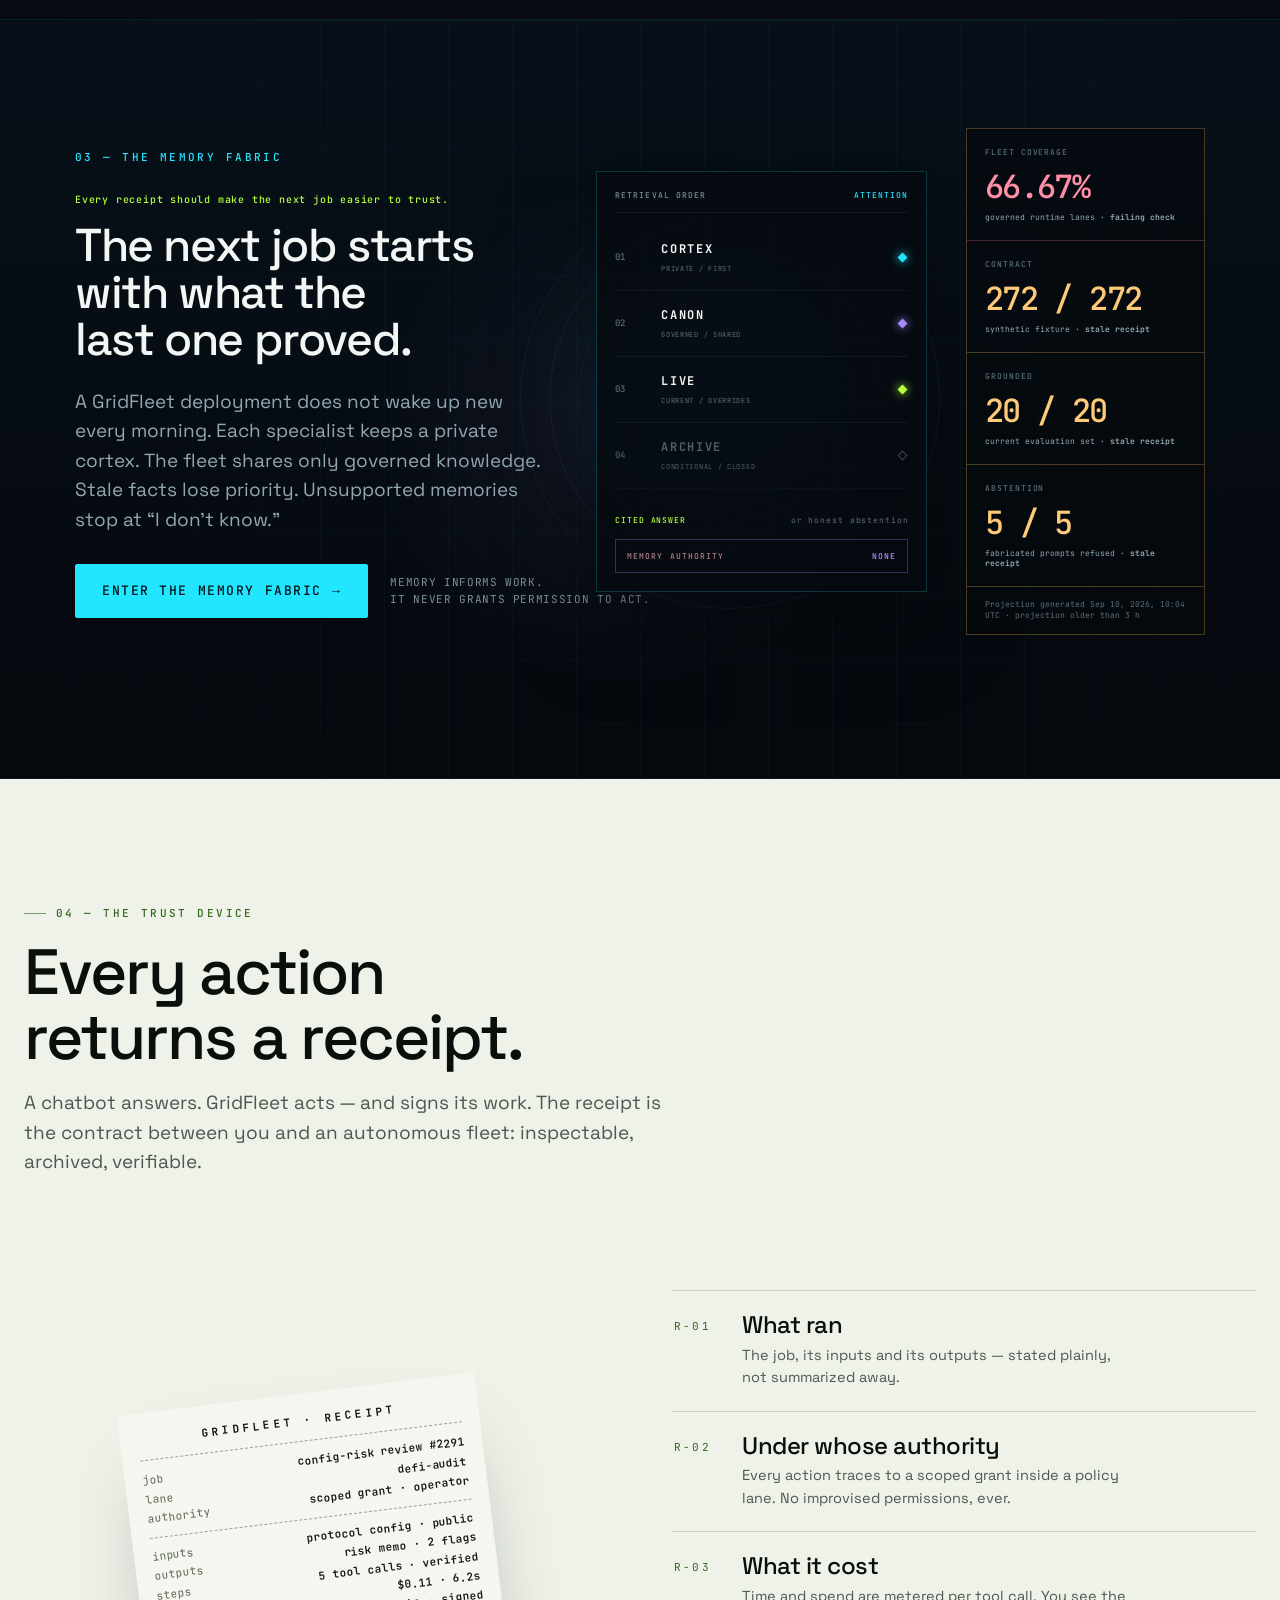
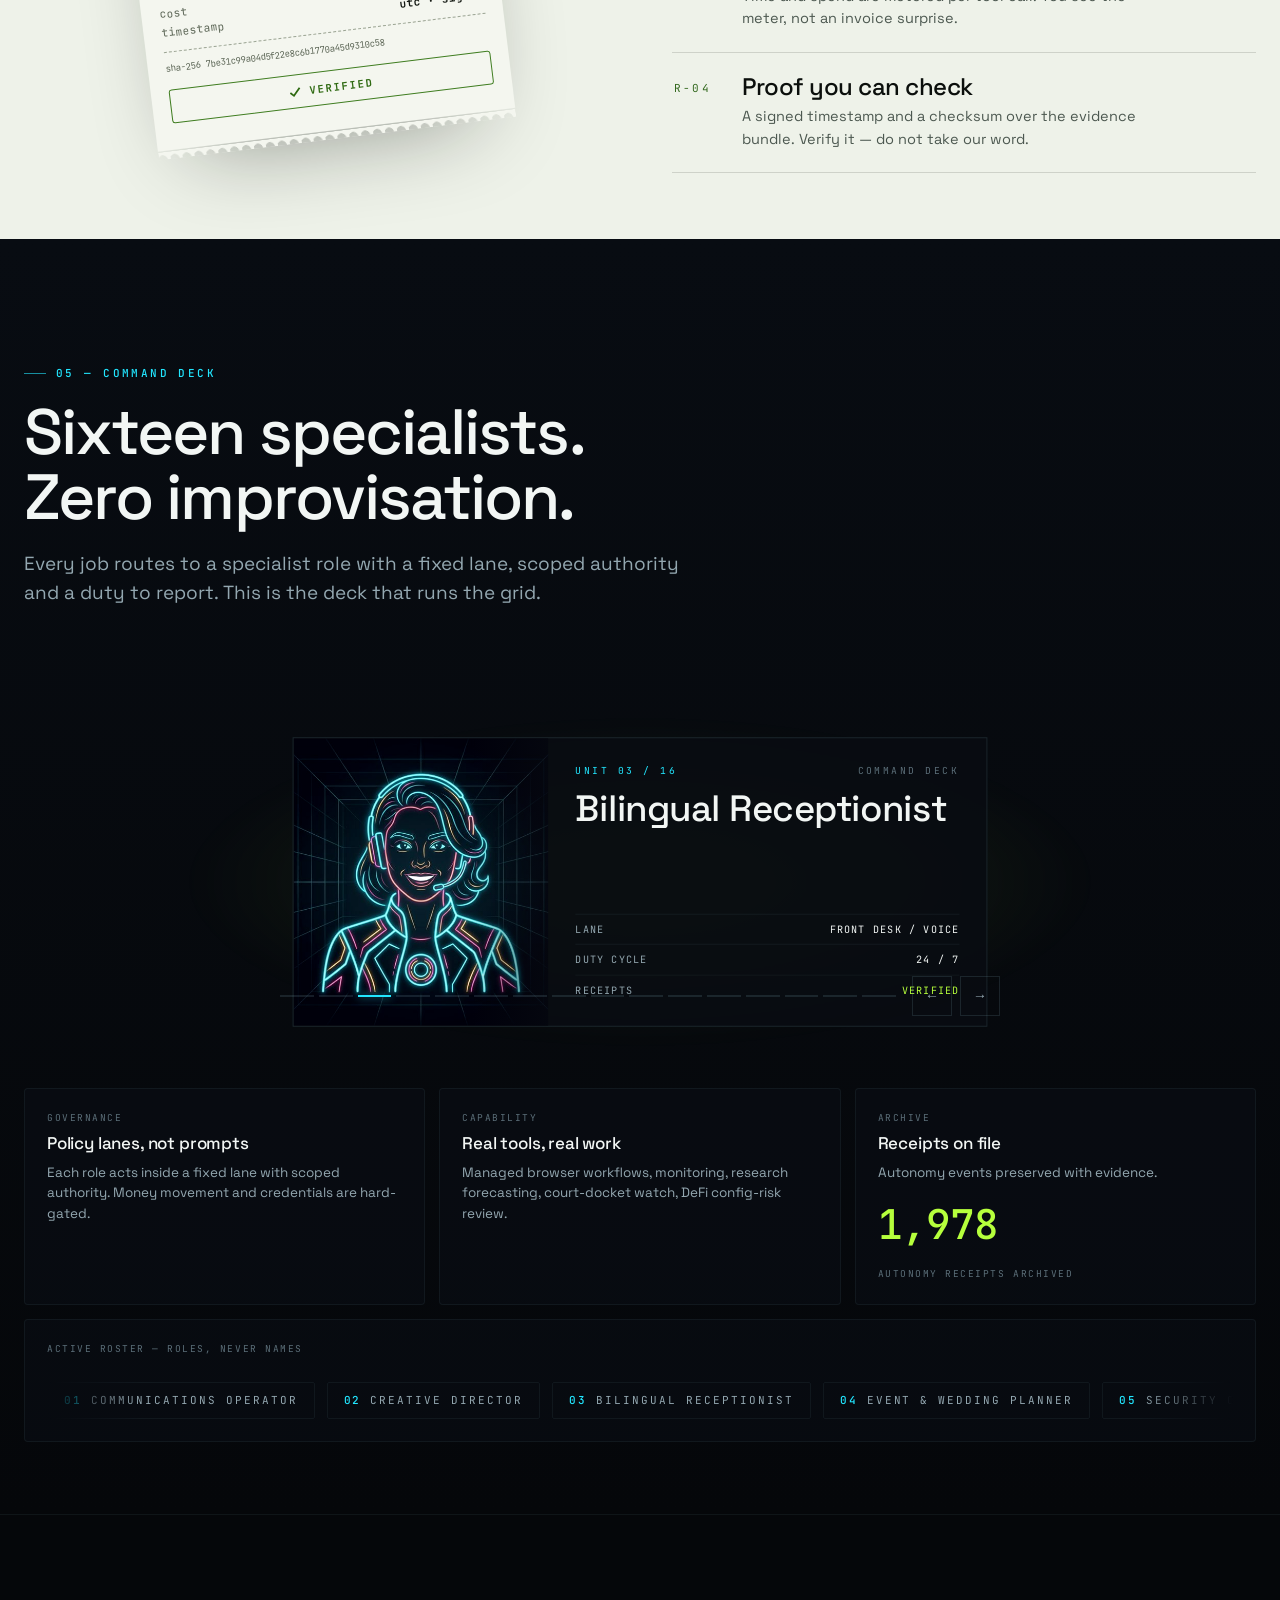
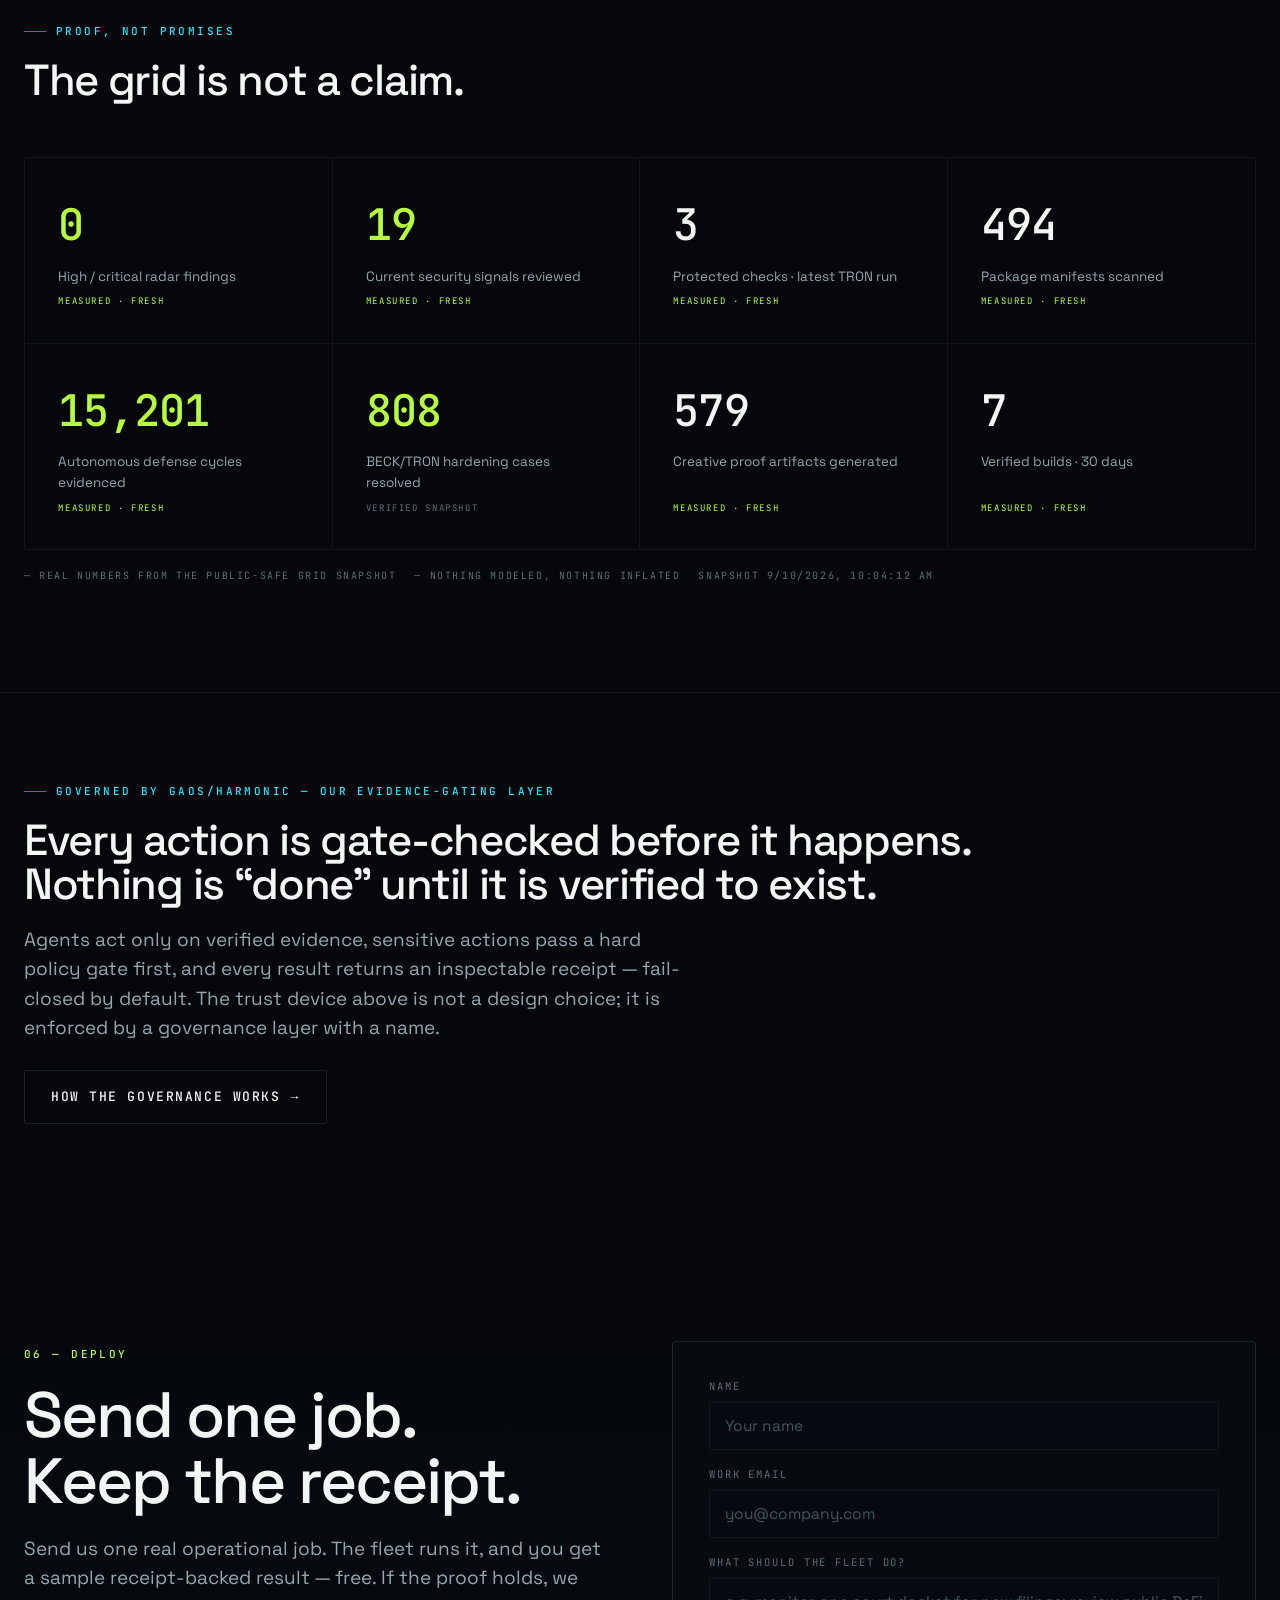
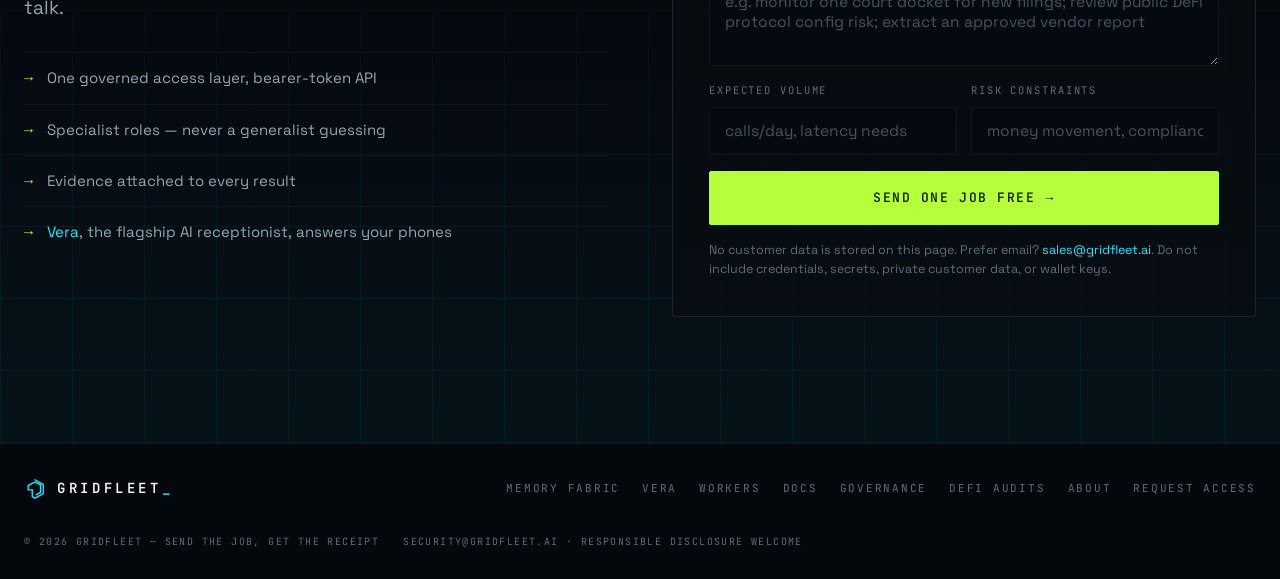
==== commit 9f44cd5e: "sync: workspace/public-site/ -> mirror 2026-09-10 03:13" ====
--- a/index.html
+++ b/index.html
@@ -401,10 +401,10 @@
       <div class="proof-cell hot"><div class="pc-num" data-count="0" data-metric="security.radar_high_critical">0</div><div class="pc-label">High / critical radar findings</div><div class="pc-fresh live">measured feed</div></div>
       <div class="proof-cell hot"><div class="pc-num" data-count="19" data-metric="security.radar_signals_reviewed">0</div><div class="pc-label">Current security signals reviewed</div><div class="pc-fresh live">measured feed</div></div>
       <div class="proof-cell"><div class="pc-num" data-count="3" data-metric="tron.protected_checks_last_run">0</div><div class="pc-label">Protected checks · latest TRON run</div><div class="pc-fresh live">receipt-backed</div></div>
-      <div class="proof-cell"><div class="pc-num" data-count="478" data-metric="security.package_files_scanned">0</div><div class="pc-label">Package manifests scanned</div><div class="pc-fresh live">measured feed</div></div>
-      <div class="proof-cell hot"><div class="pc-num" data-count="15066" data-metric="tron.security_cycles_lifetime">0</div><div class="pc-label">Autonomous defense cycles evidenced</div><div class="pc-fresh live">cumulative receipt ledger</div></div>
+      <div class="proof-cell"><div class="pc-num" data-count="494" data-metric="security.package_files_scanned">0</div><div class="pc-label">Package manifests scanned</div><div class="pc-fresh live">measured feed</div></div>
+      <div class="proof-cell hot"><div class="pc-num" data-count="15201" data-metric="tron.security_cycles_lifetime">0</div><div class="pc-label">Autonomous defense cycles evidenced</div><div class="pc-fresh live">cumulative receipt ledger</div></div>
       <div class="proof-cell hot"><div class="pc-num" data-count="808" data-metric="tron.hardening_cases_resolved">0</div><div class="pc-label">BECK/TRON hardening cases resolved</div><div class="pc-fresh">evidence-backed lifetime</div></div>
-      <div class="proof-cell"><div class="pc-num" data-count="572" data-metric="creative.assets_generated">0</div><div class="pc-label">Creative proof artifacts generated</div><div class="pc-fresh live">live feed</div></div>
+      <div class="proof-cell"><div class="pc-num" data-count="579" data-metric="creative.assets_generated">0</div><div class="pc-label">Creative proof artifacts generated</div><div class="pc-fresh live">live feed</div></div>
       <div class="proof-cell"><div class="pc-num" data-count="7" data-metric="deployment.builds_deployed_30d">0</div><div class="pc-label">Verified builds · 30 days</div><div class="pc-fresh live">live feed</div></div>
     </div>
     <div class="proof-legend">
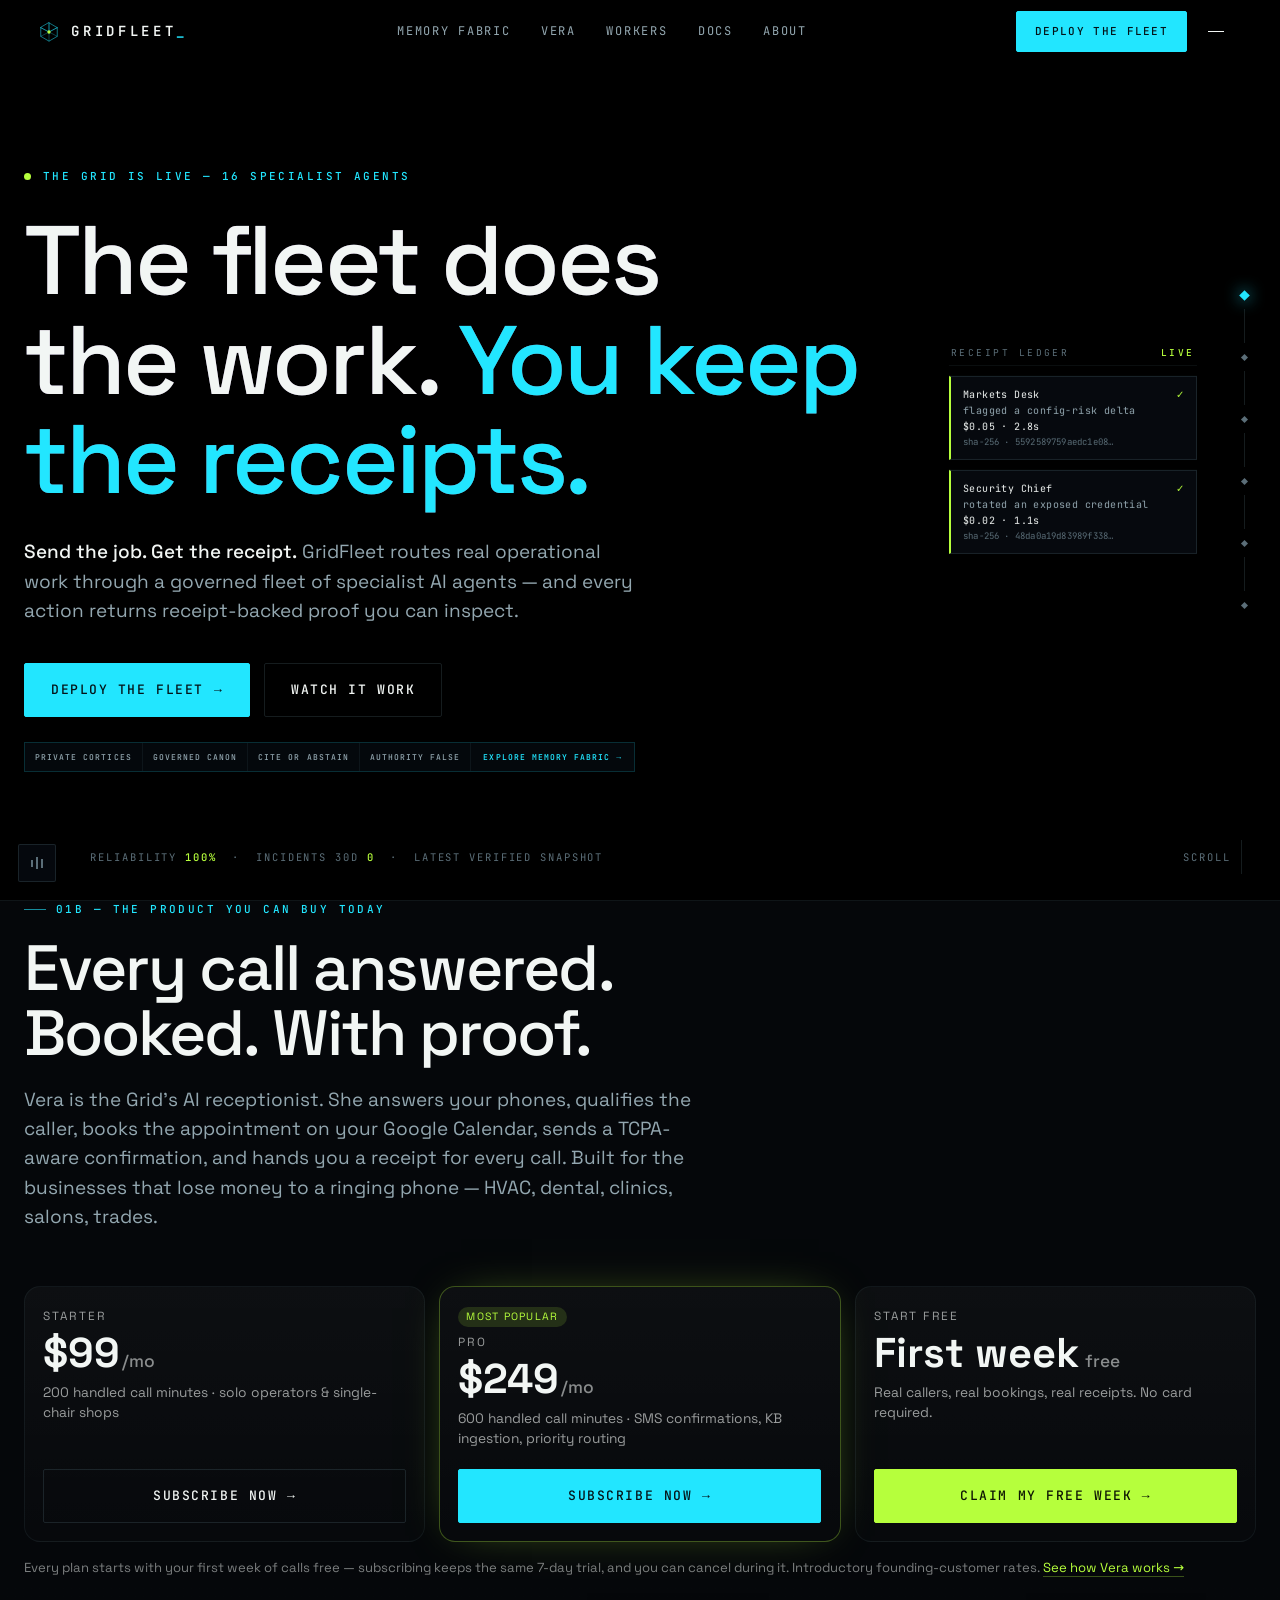
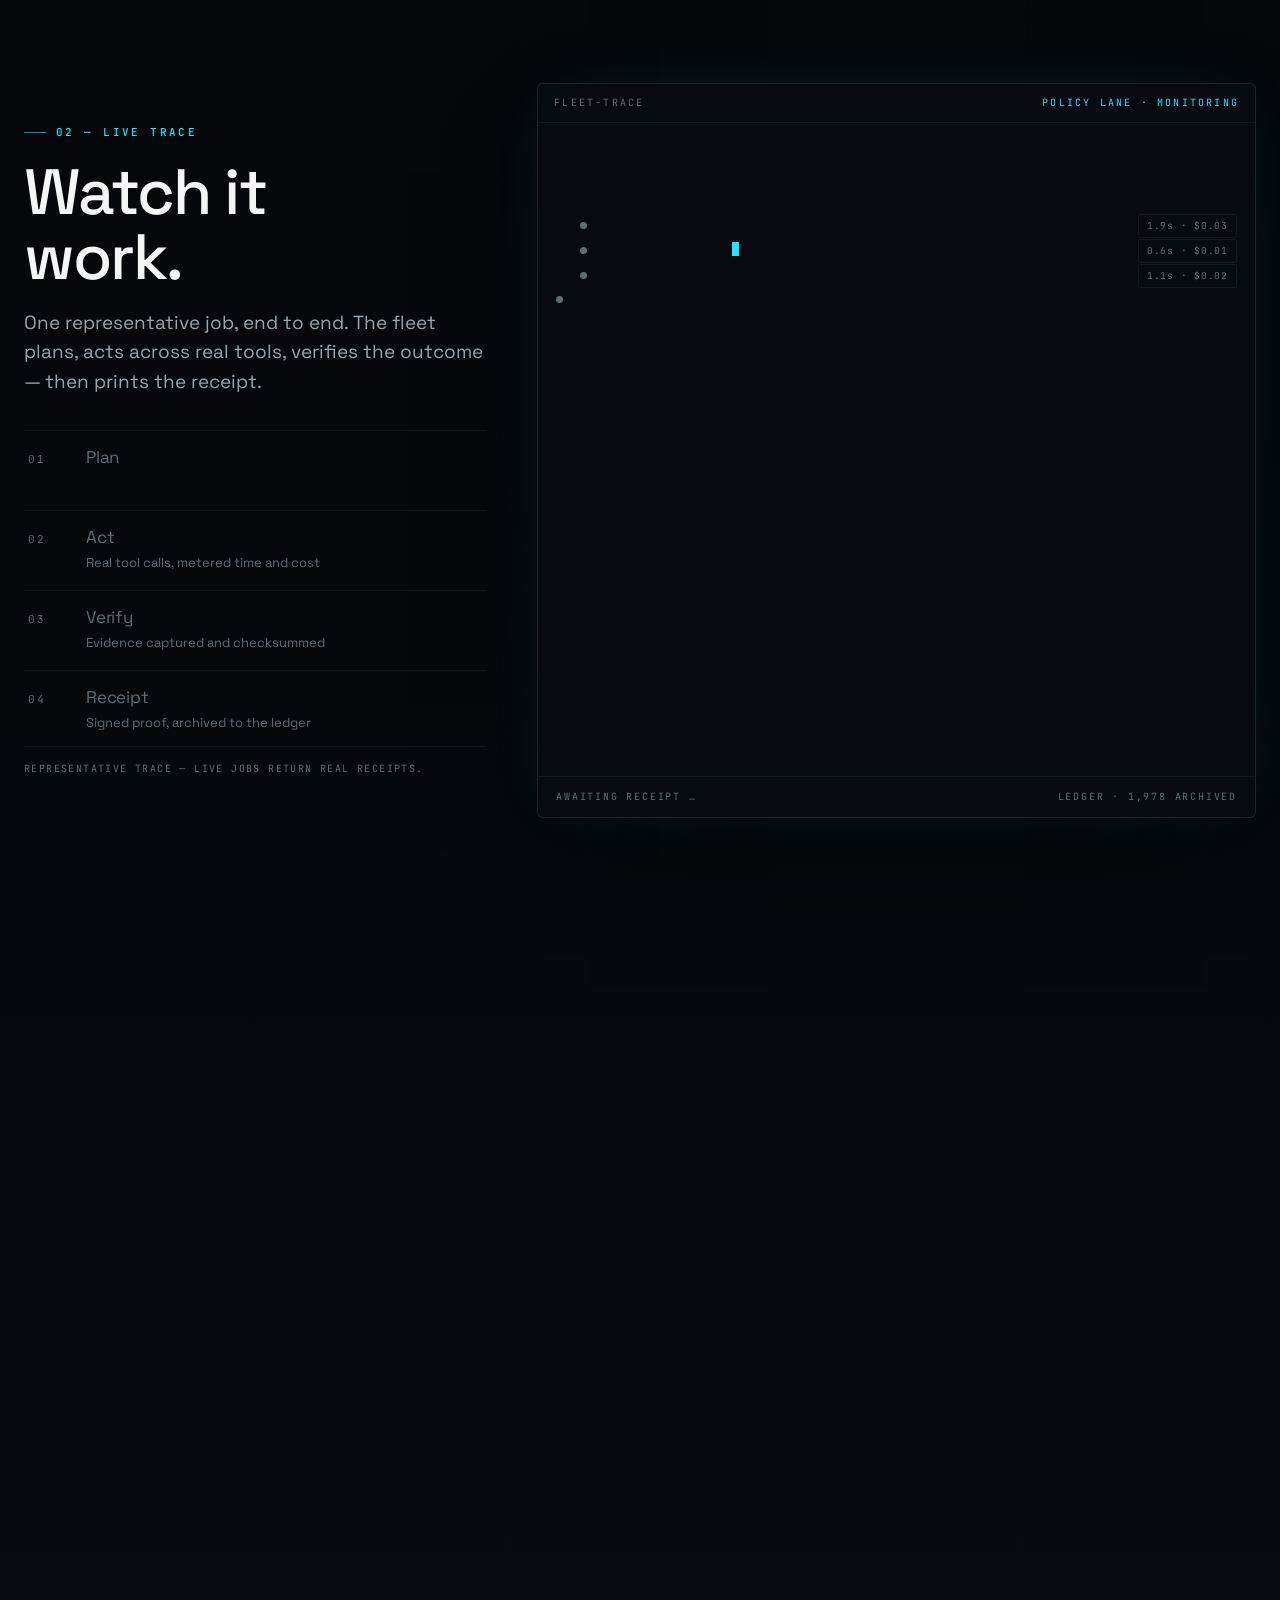
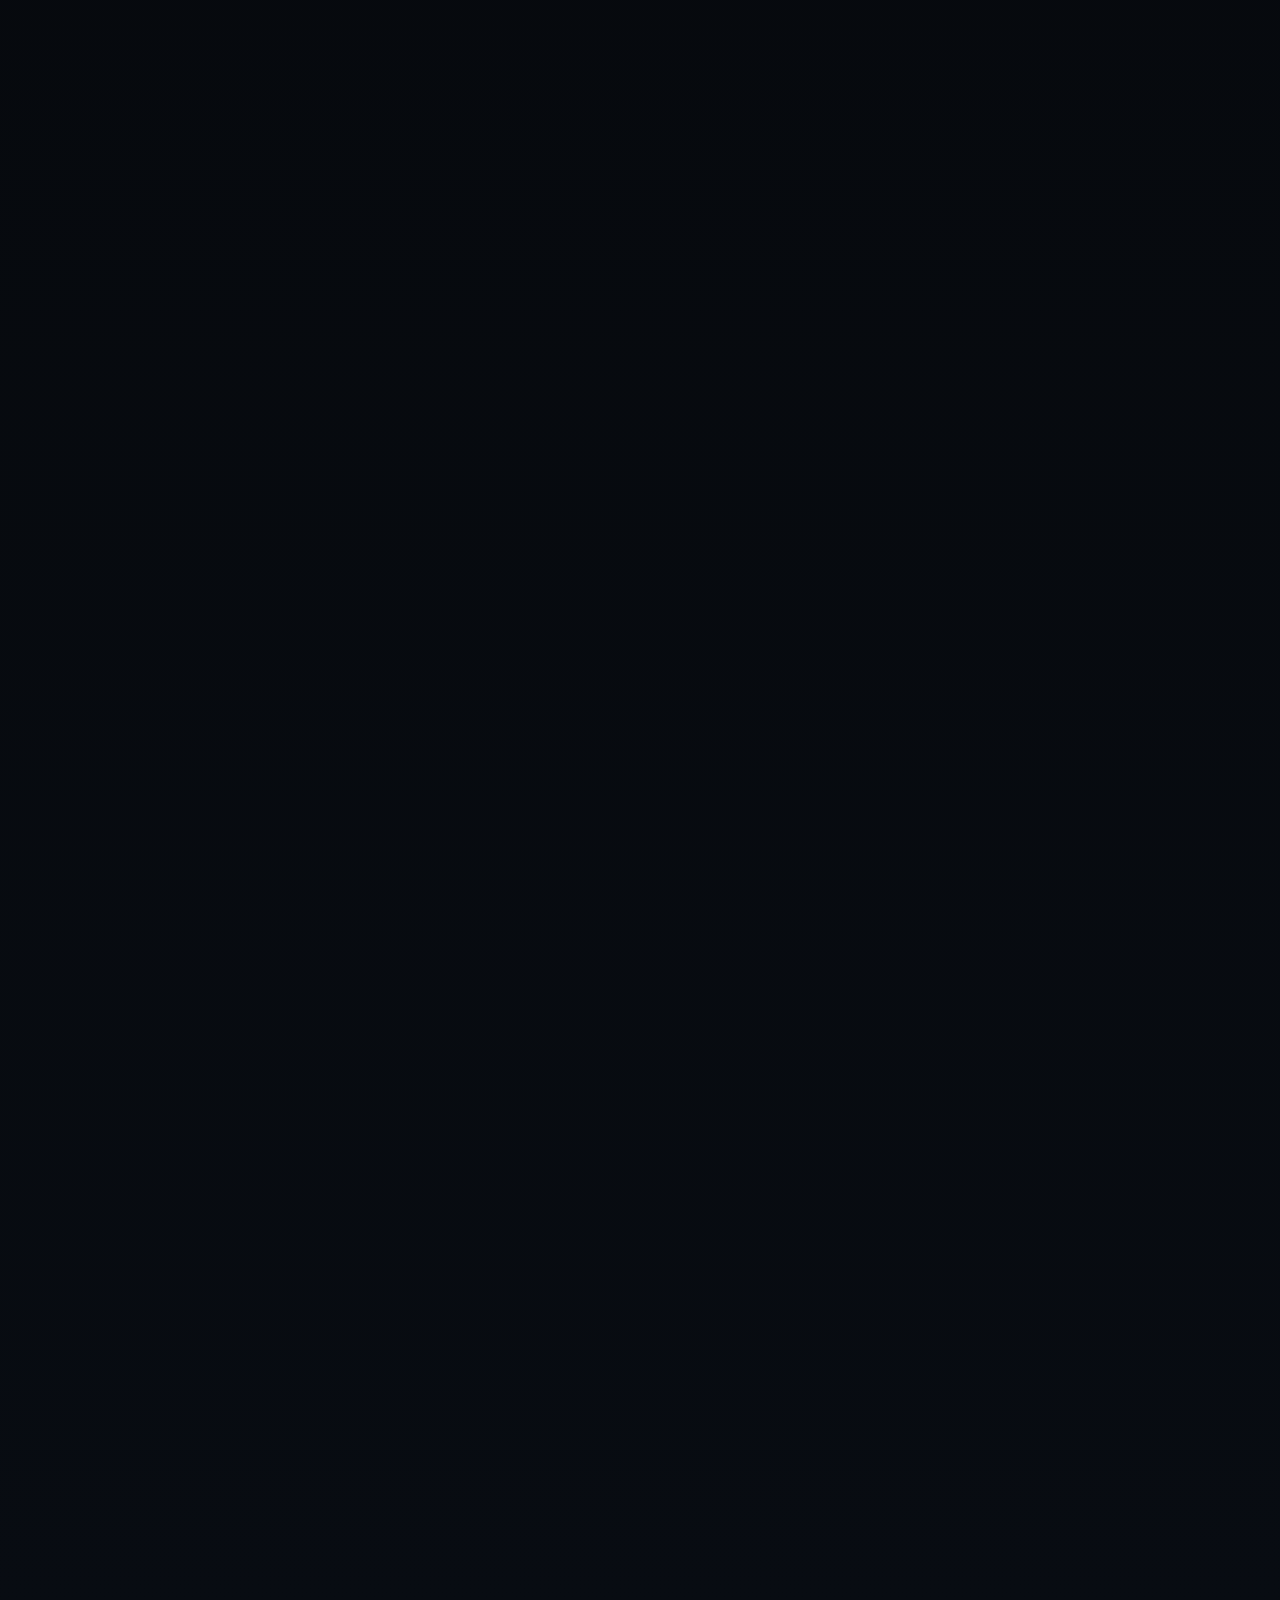
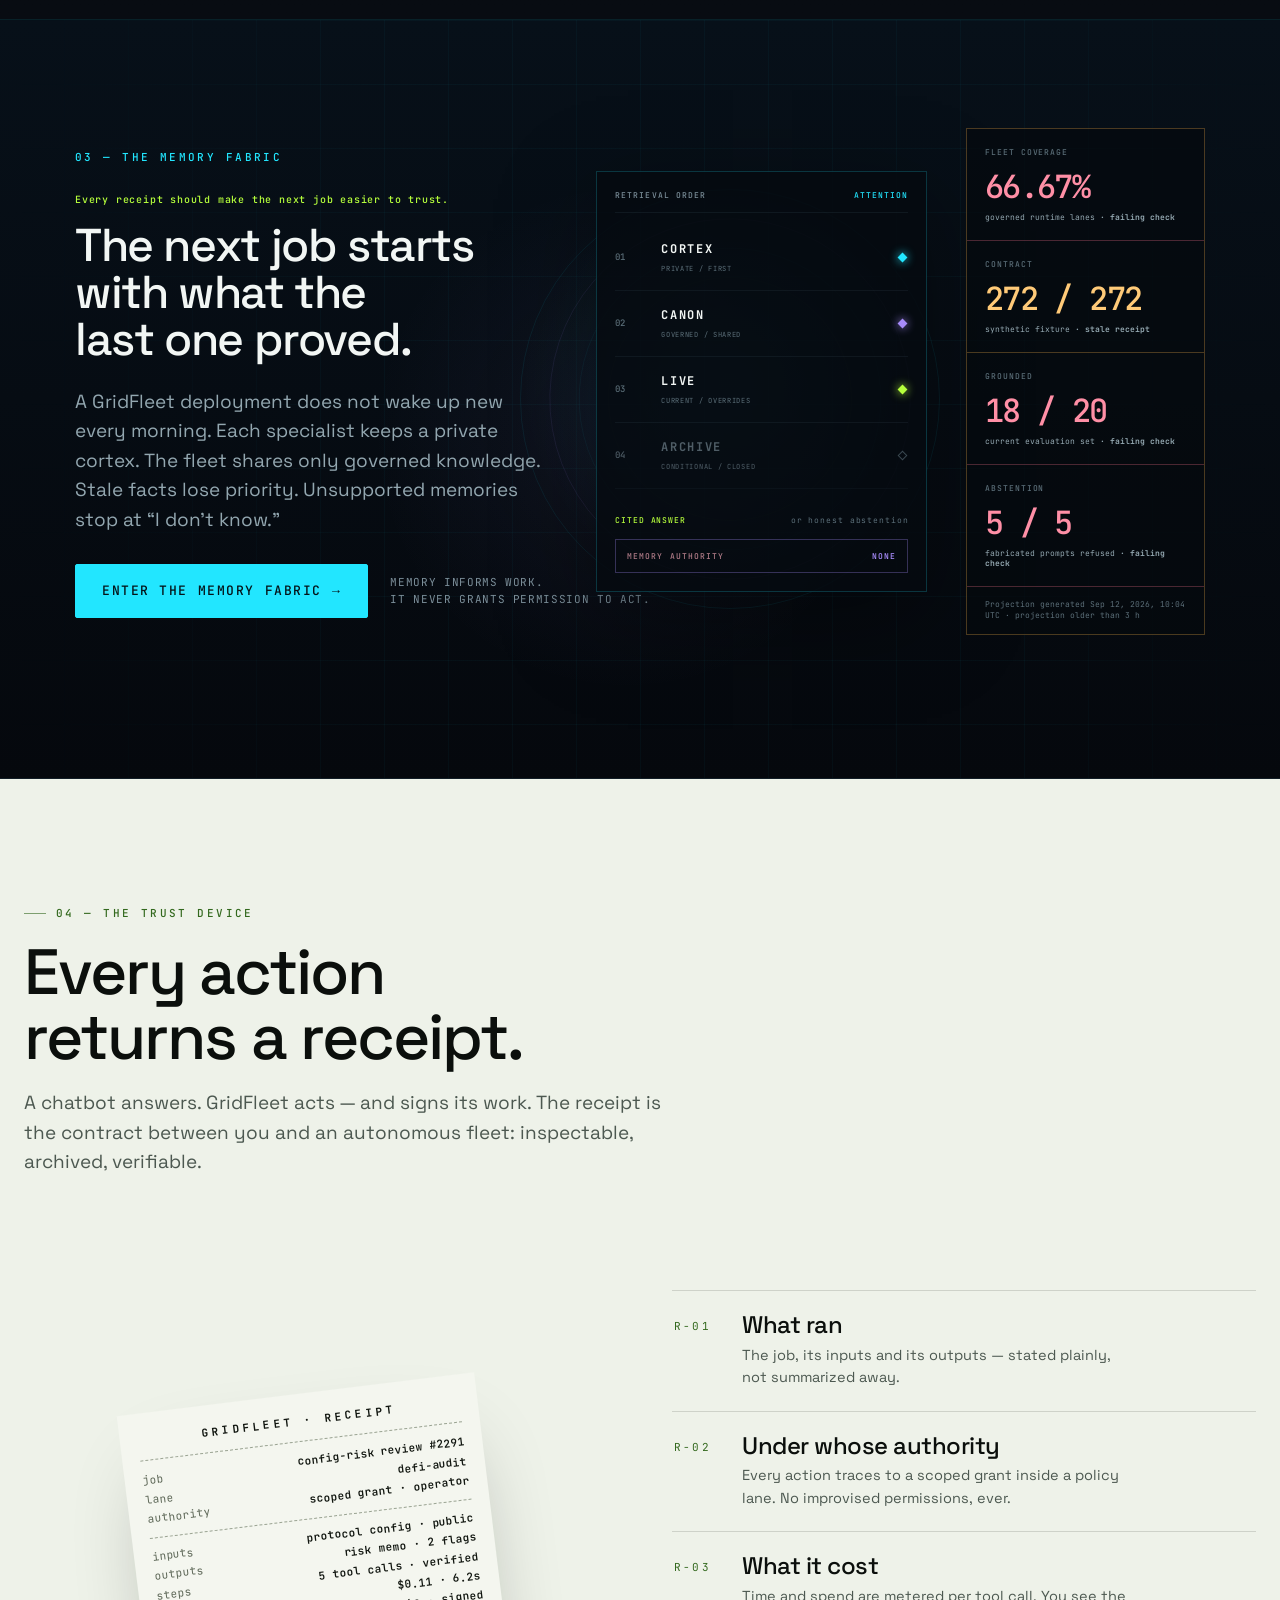
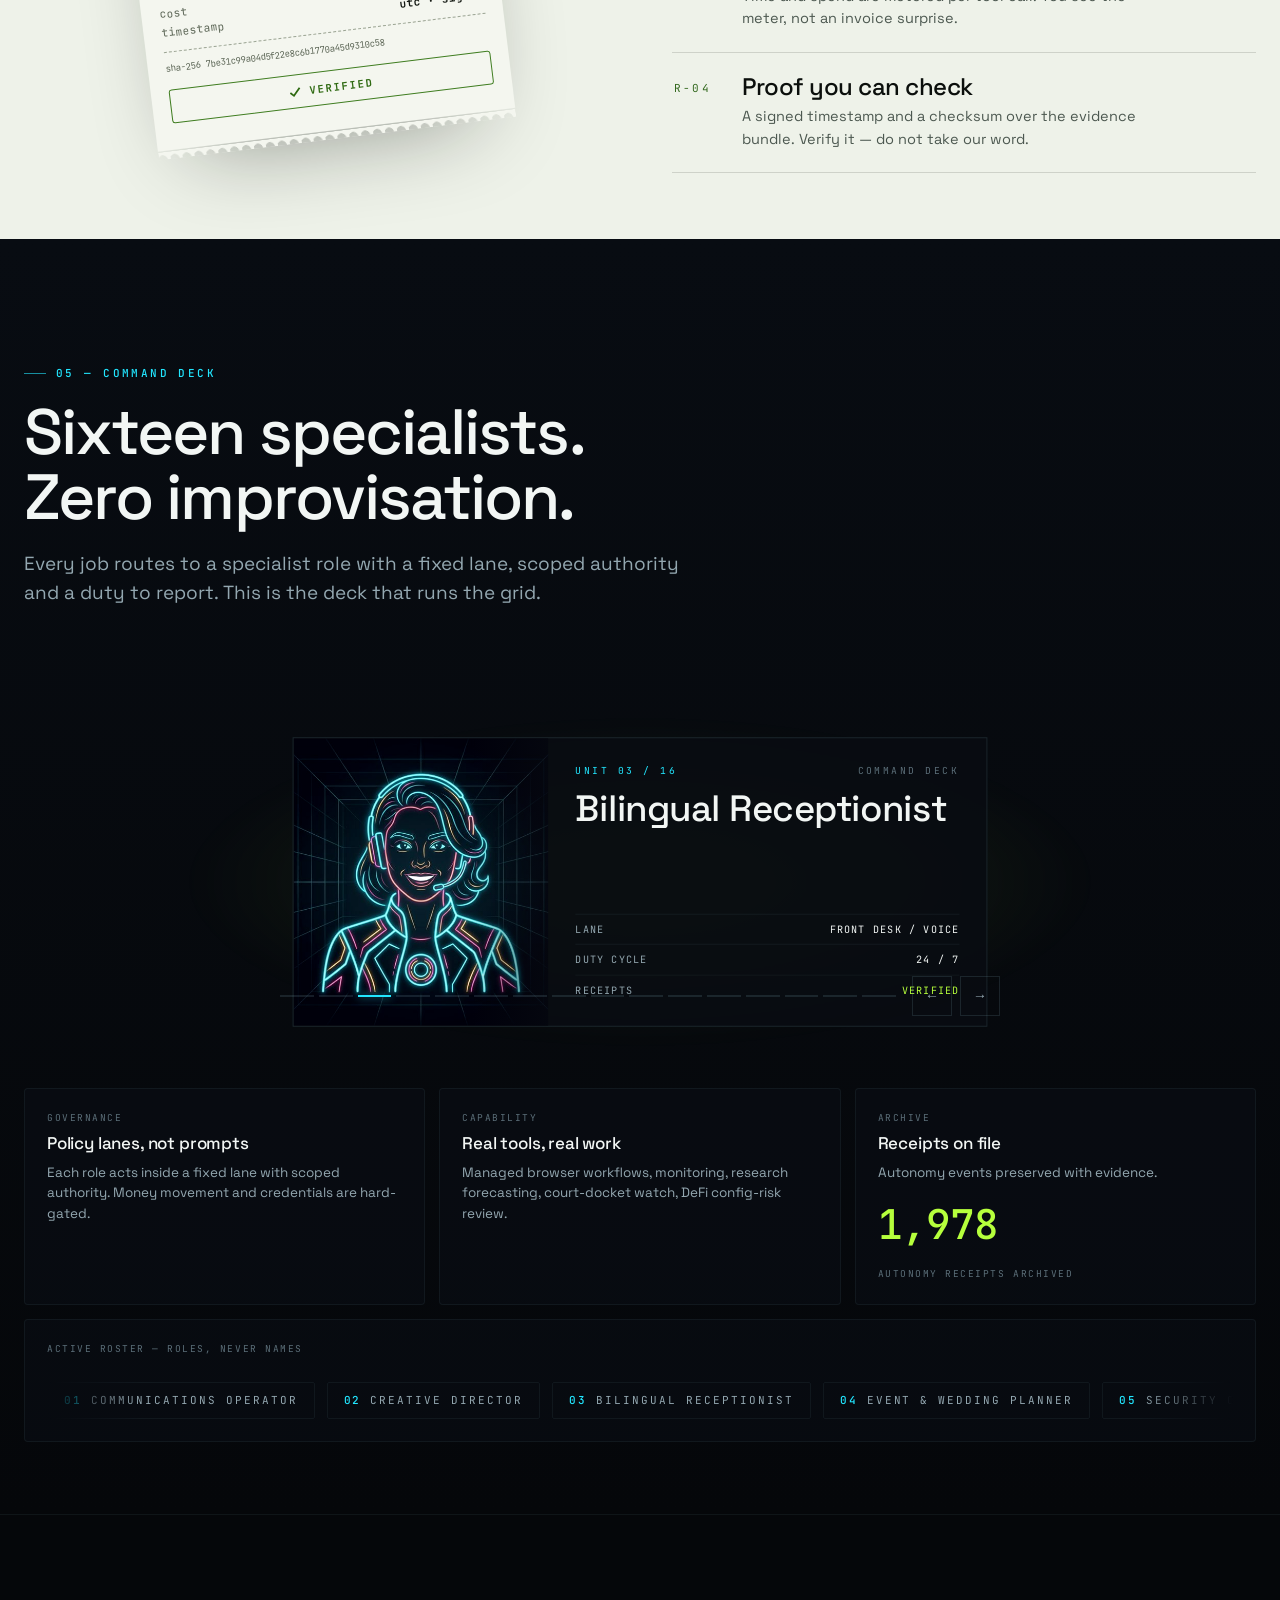
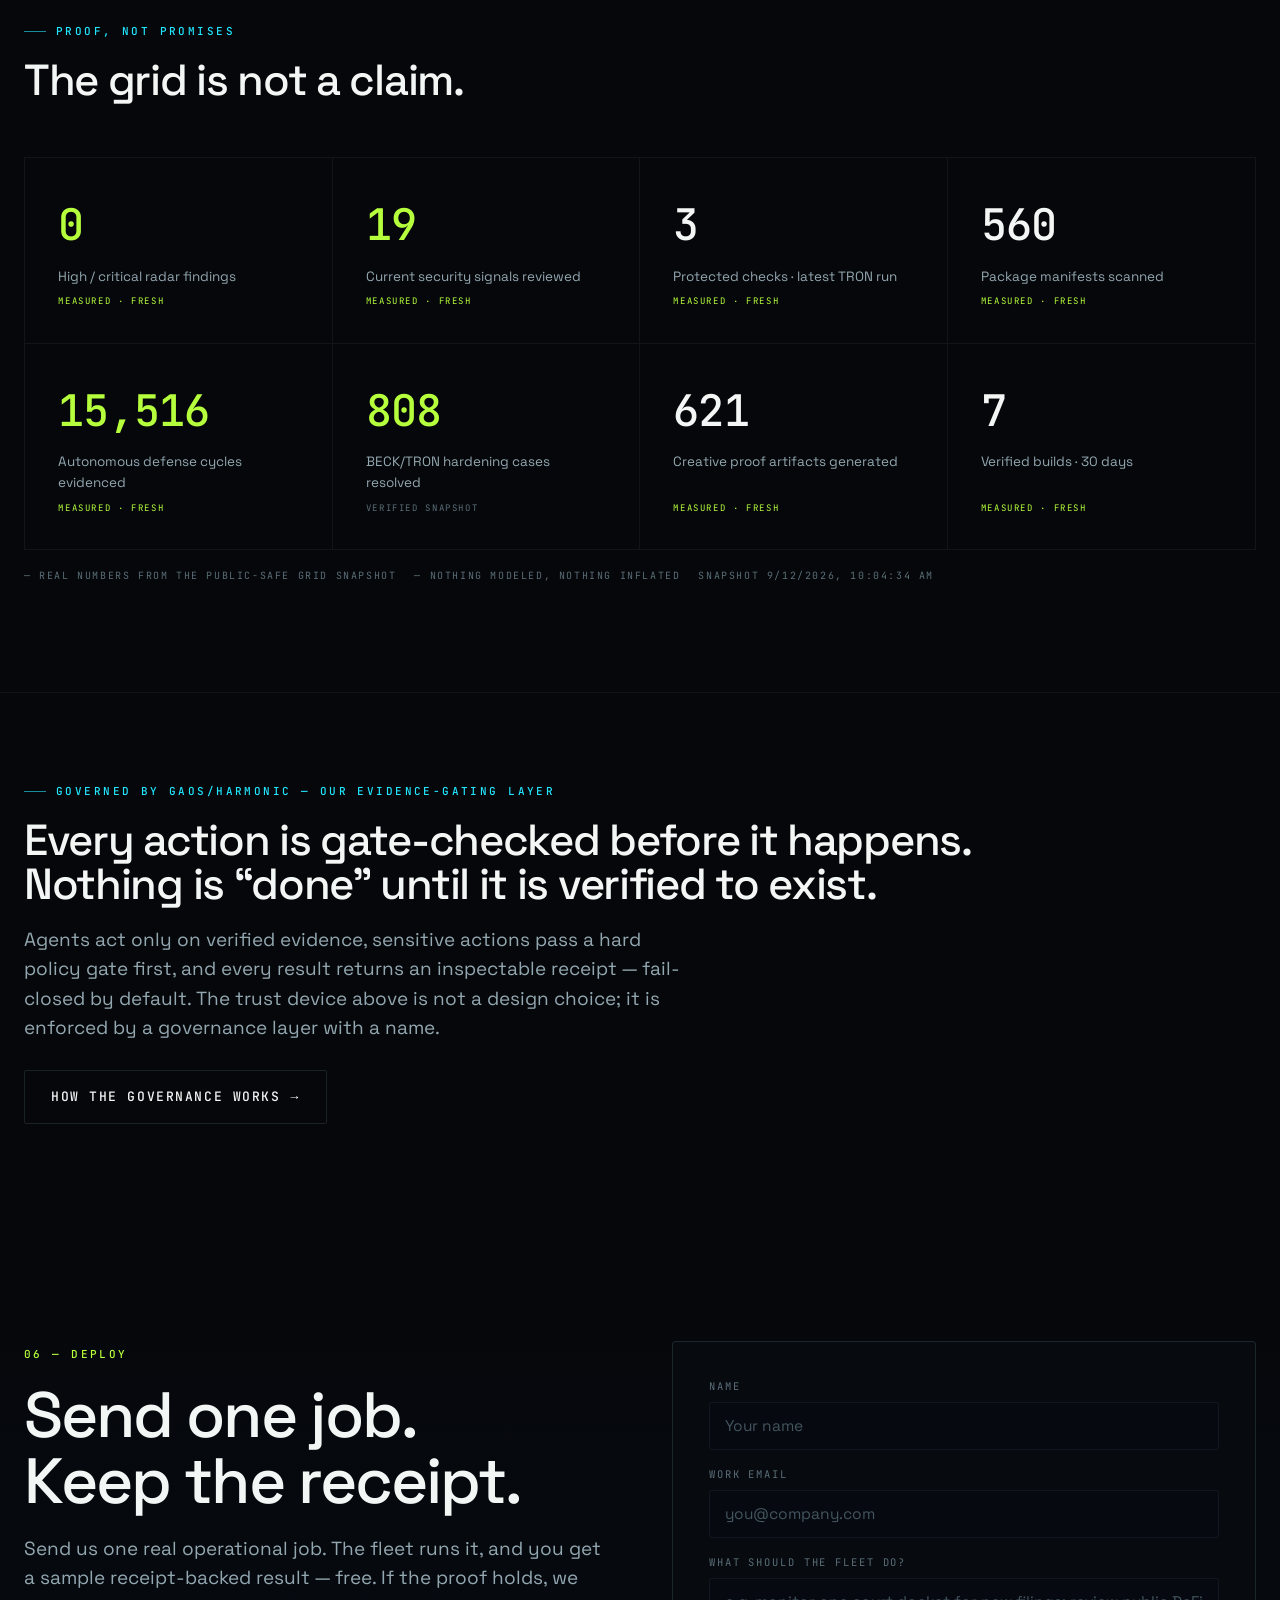
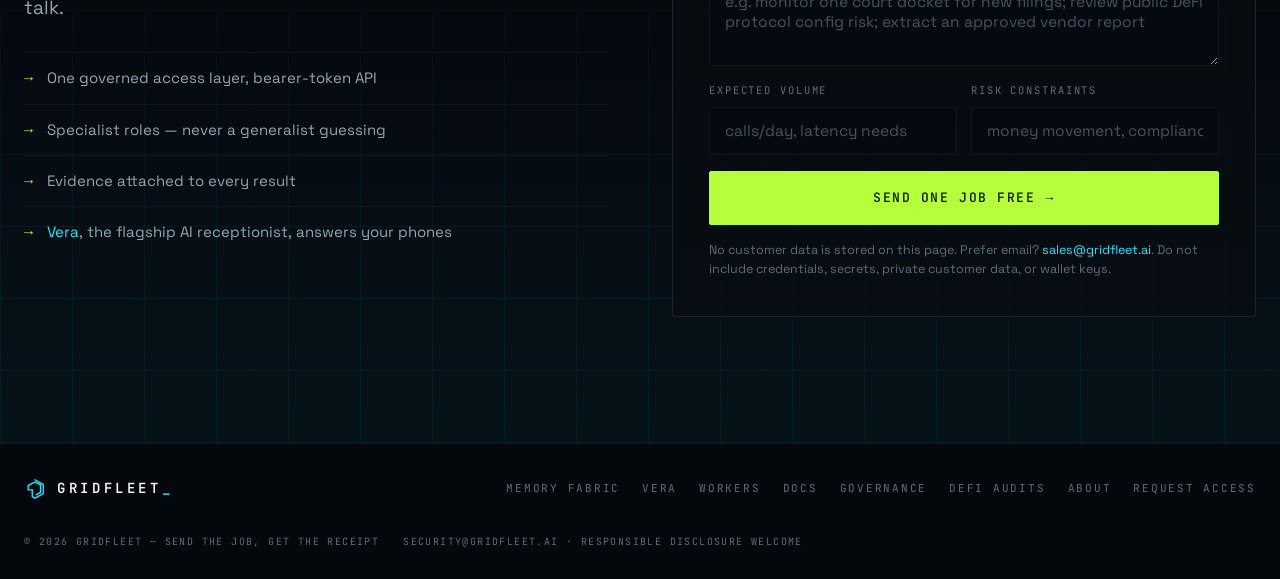
==== commit d9d71920: "sync: workspace/public-site/ -> mirror 2026-09-12 03:31" ====
--- a/index.html
+++ b/index.html
@@ -401,10 +401,10 @@
       <div class="proof-cell hot"><div class="pc-num" data-count="0" data-metric="security.radar_high_critical">0</div><div class="pc-label">High / critical radar findings</div><div class="pc-fresh live">measured feed</div></div>
       <div class="proof-cell hot"><div class="pc-num" data-count="19" data-metric="security.radar_signals_reviewed">0</div><div class="pc-label">Current security signals reviewed</div><div class="pc-fresh live">measured feed</div></div>
       <div class="proof-cell"><div class="pc-num" data-count="3" data-metric="tron.protected_checks_last_run">0</div><div class="pc-label">Protected checks · latest TRON run</div><div class="pc-fresh live">receipt-backed</div></div>
-      <div class="proof-cell"><div class="pc-num" data-count="494" data-metric="security.package_files_scanned">0</div><div class="pc-label">Package manifests scanned</div><div class="pc-fresh live">measured feed</div></div>
-      <div class="proof-cell hot"><div class="pc-num" data-count="15201" data-metric="tron.security_cycles_lifetime">0</div><div class="pc-label">Autonomous defense cycles evidenced</div><div class="pc-fresh live">cumulative receipt ledger</div></div>
+      <div class="proof-cell"><div class="pc-num" data-count="560" data-metric="security.package_files_scanned">0</div><div class="pc-label">Package manifests scanned</div><div class="pc-fresh live">measured feed</div></div>
+      <div class="proof-cell hot"><div class="pc-num" data-count="15516" data-metric="tron.security_cycles_lifetime">0</div><div class="pc-label">Autonomous defense cycles evidenced</div><div class="pc-fresh live">cumulative receipt ledger</div></div>
       <div class="proof-cell hot"><div class="pc-num" data-count="808" data-metric="tron.hardening_cases_resolved">0</div><div class="pc-label">BECK/TRON hardening cases resolved</div><div class="pc-fresh">evidence-backed lifetime</div></div>
-      <div class="proof-cell"><div class="pc-num" data-count="579" data-metric="creative.assets_generated">0</div><div class="pc-label">Creative proof artifacts generated</div><div class="pc-fresh live">live feed</div></div>
+      <div class="proof-cell"><div class="pc-num" data-count="621" data-metric="creative.assets_generated">0</div><div class="pc-label">Creative proof artifacts generated</div><div class="pc-fresh live">live feed</div></div>
       <div class="proof-cell"><div class="pc-num" data-count="7" data-metric="deployment.builds_deployed_30d">0</div><div class="pc-label">Verified builds · 30 days</div><div class="pc-fresh live">live feed</div></div>
     </div>
     <div class="proof-legend">
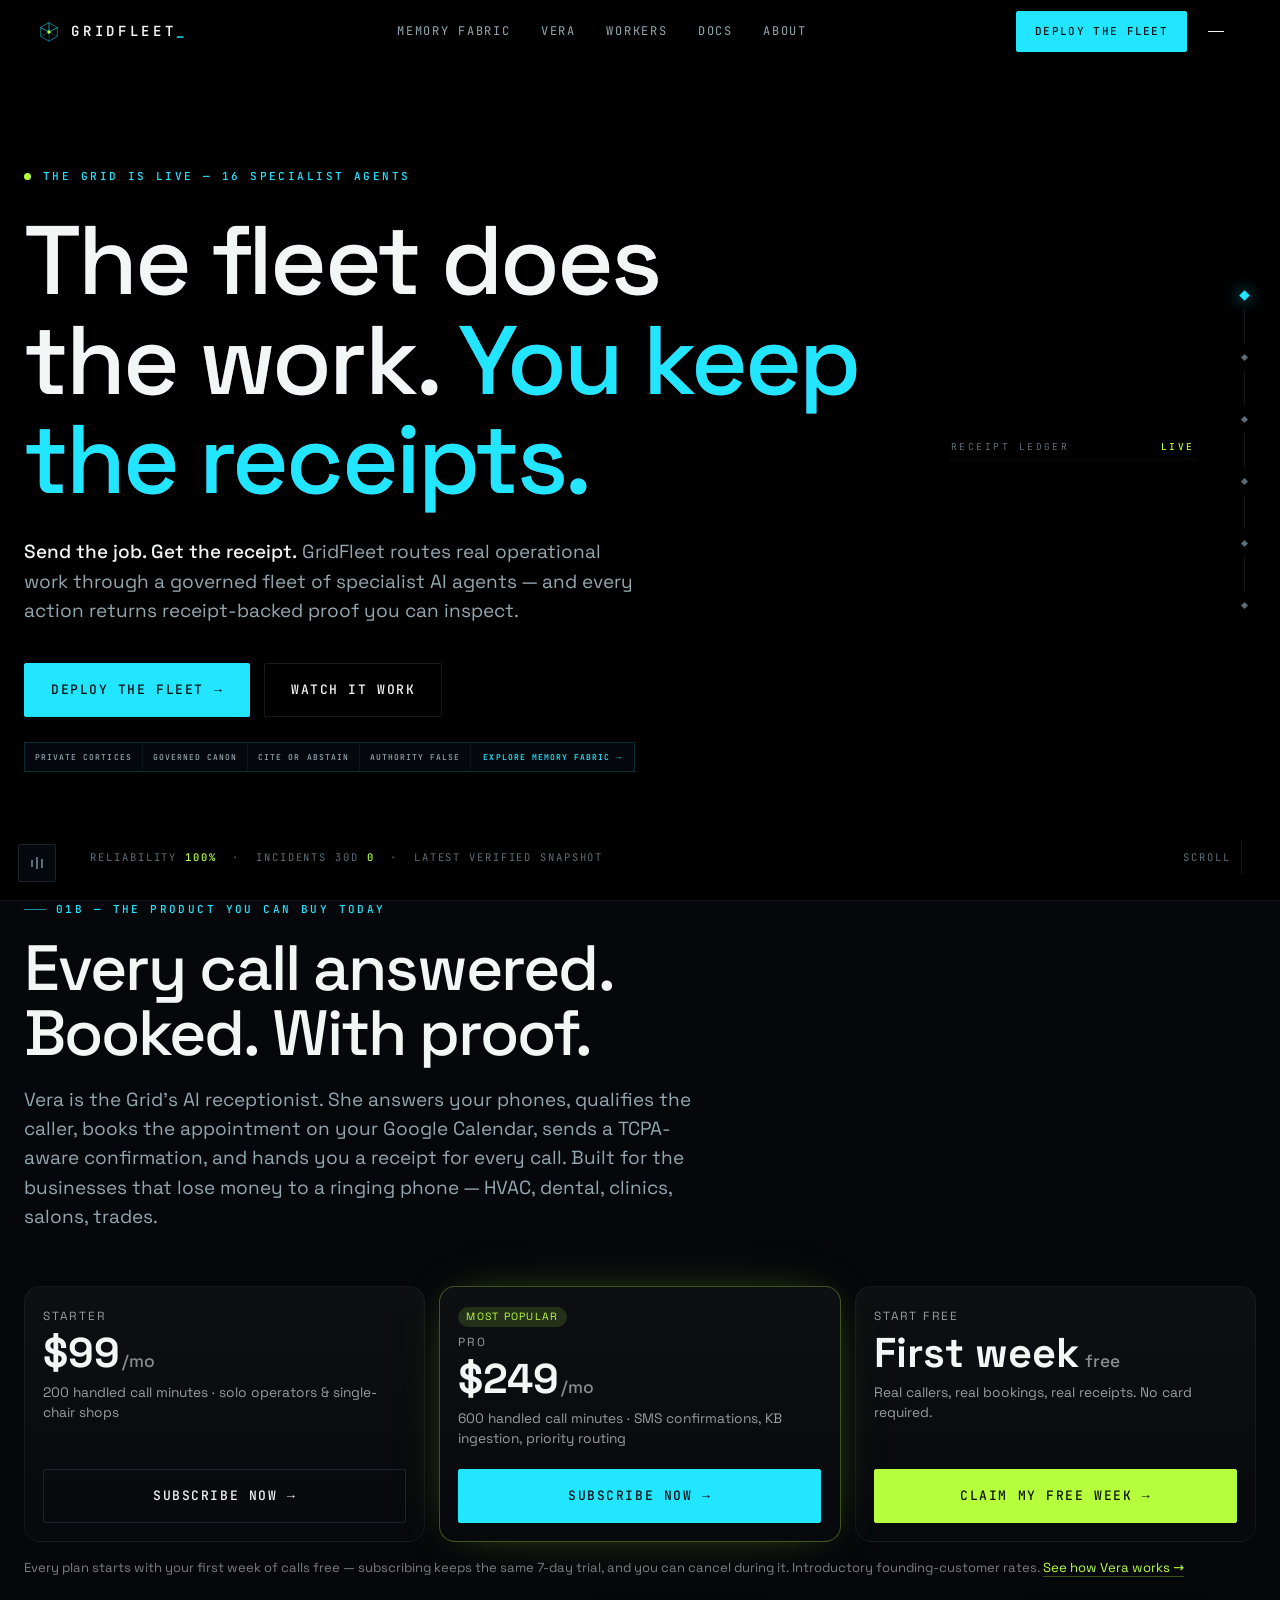
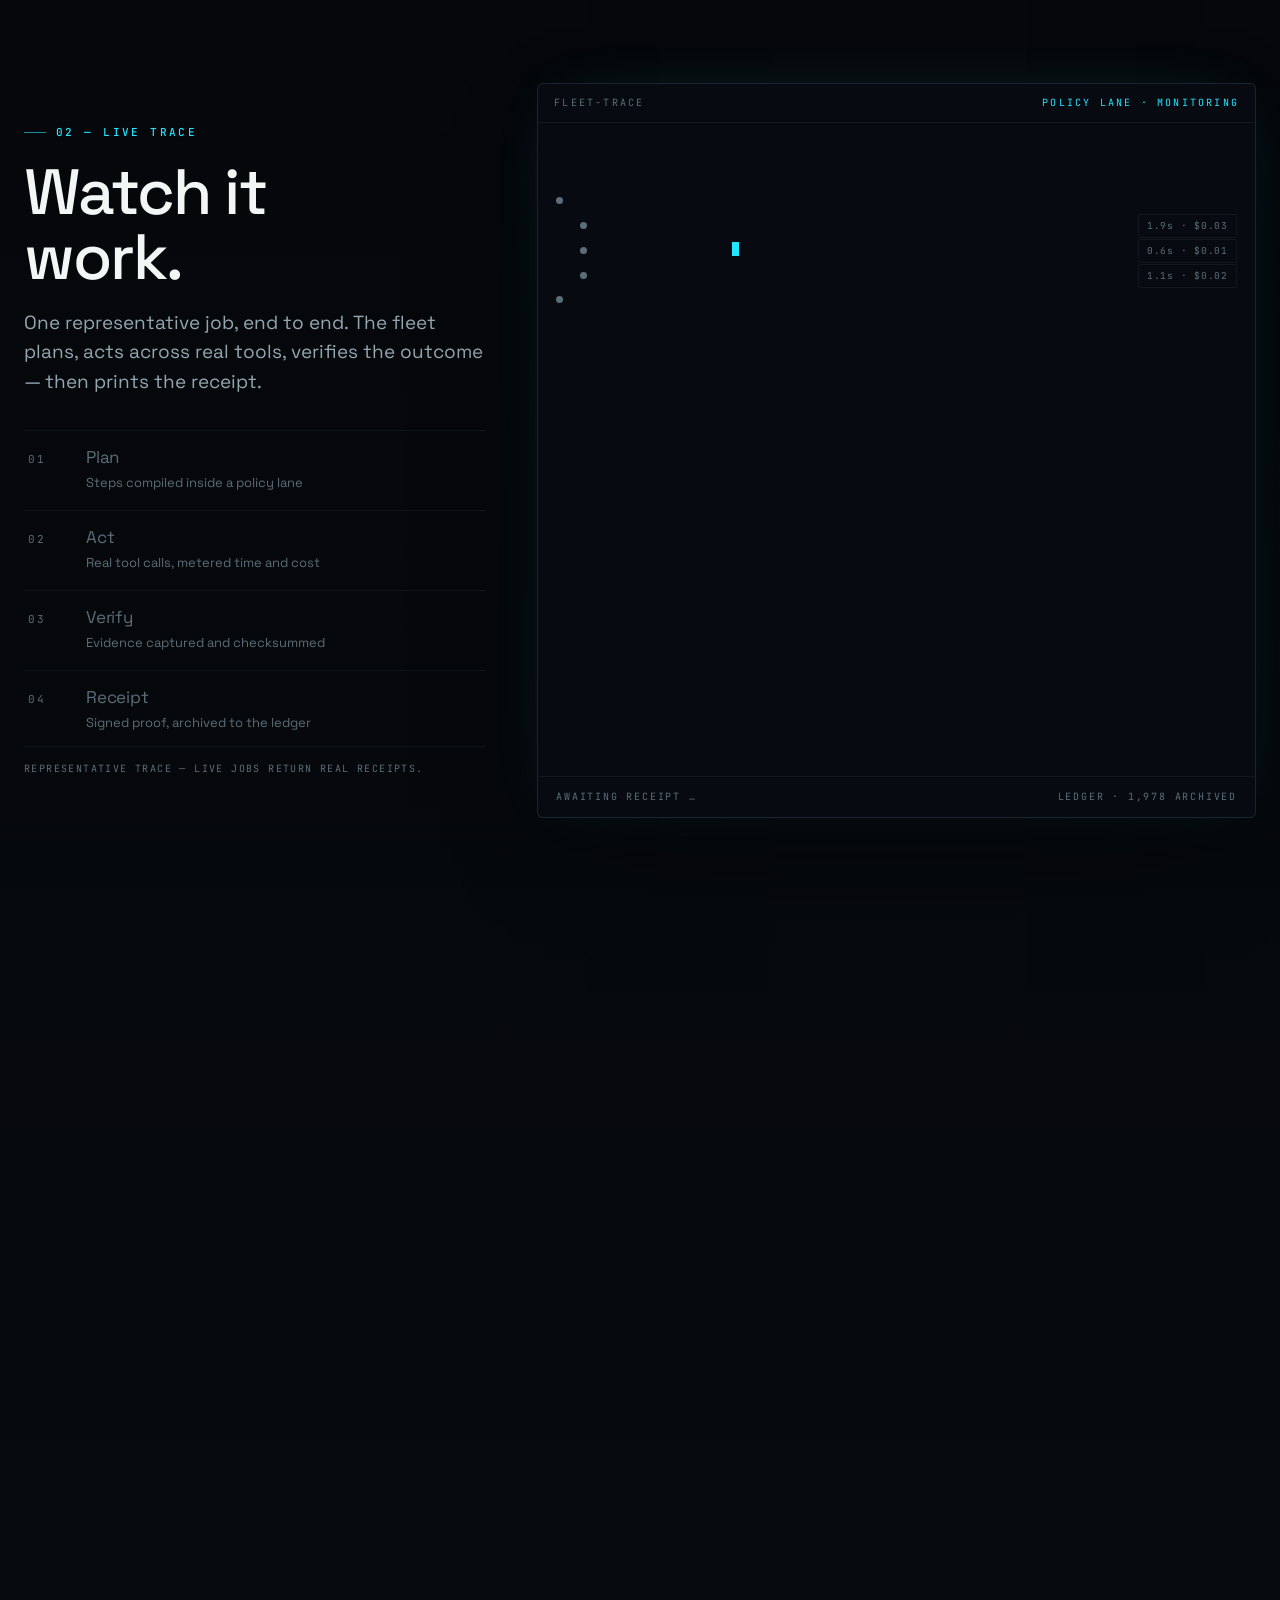
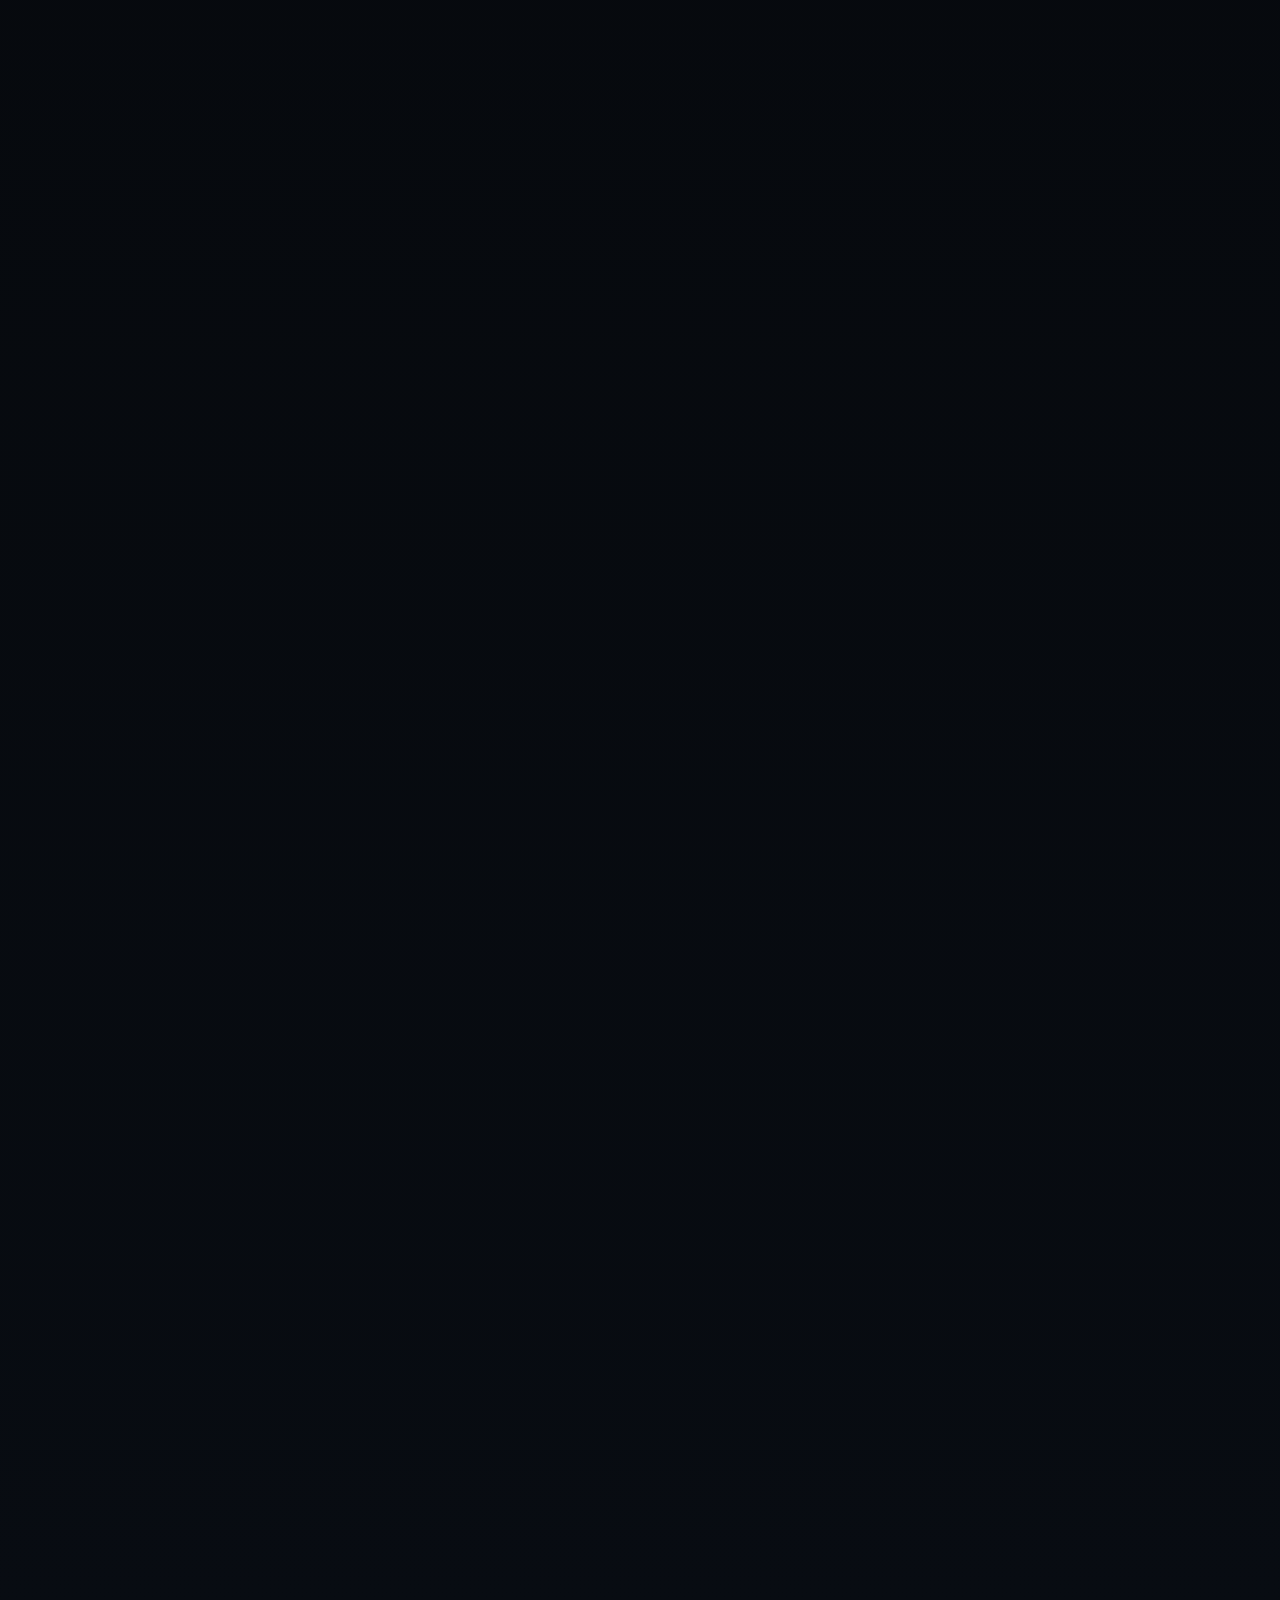
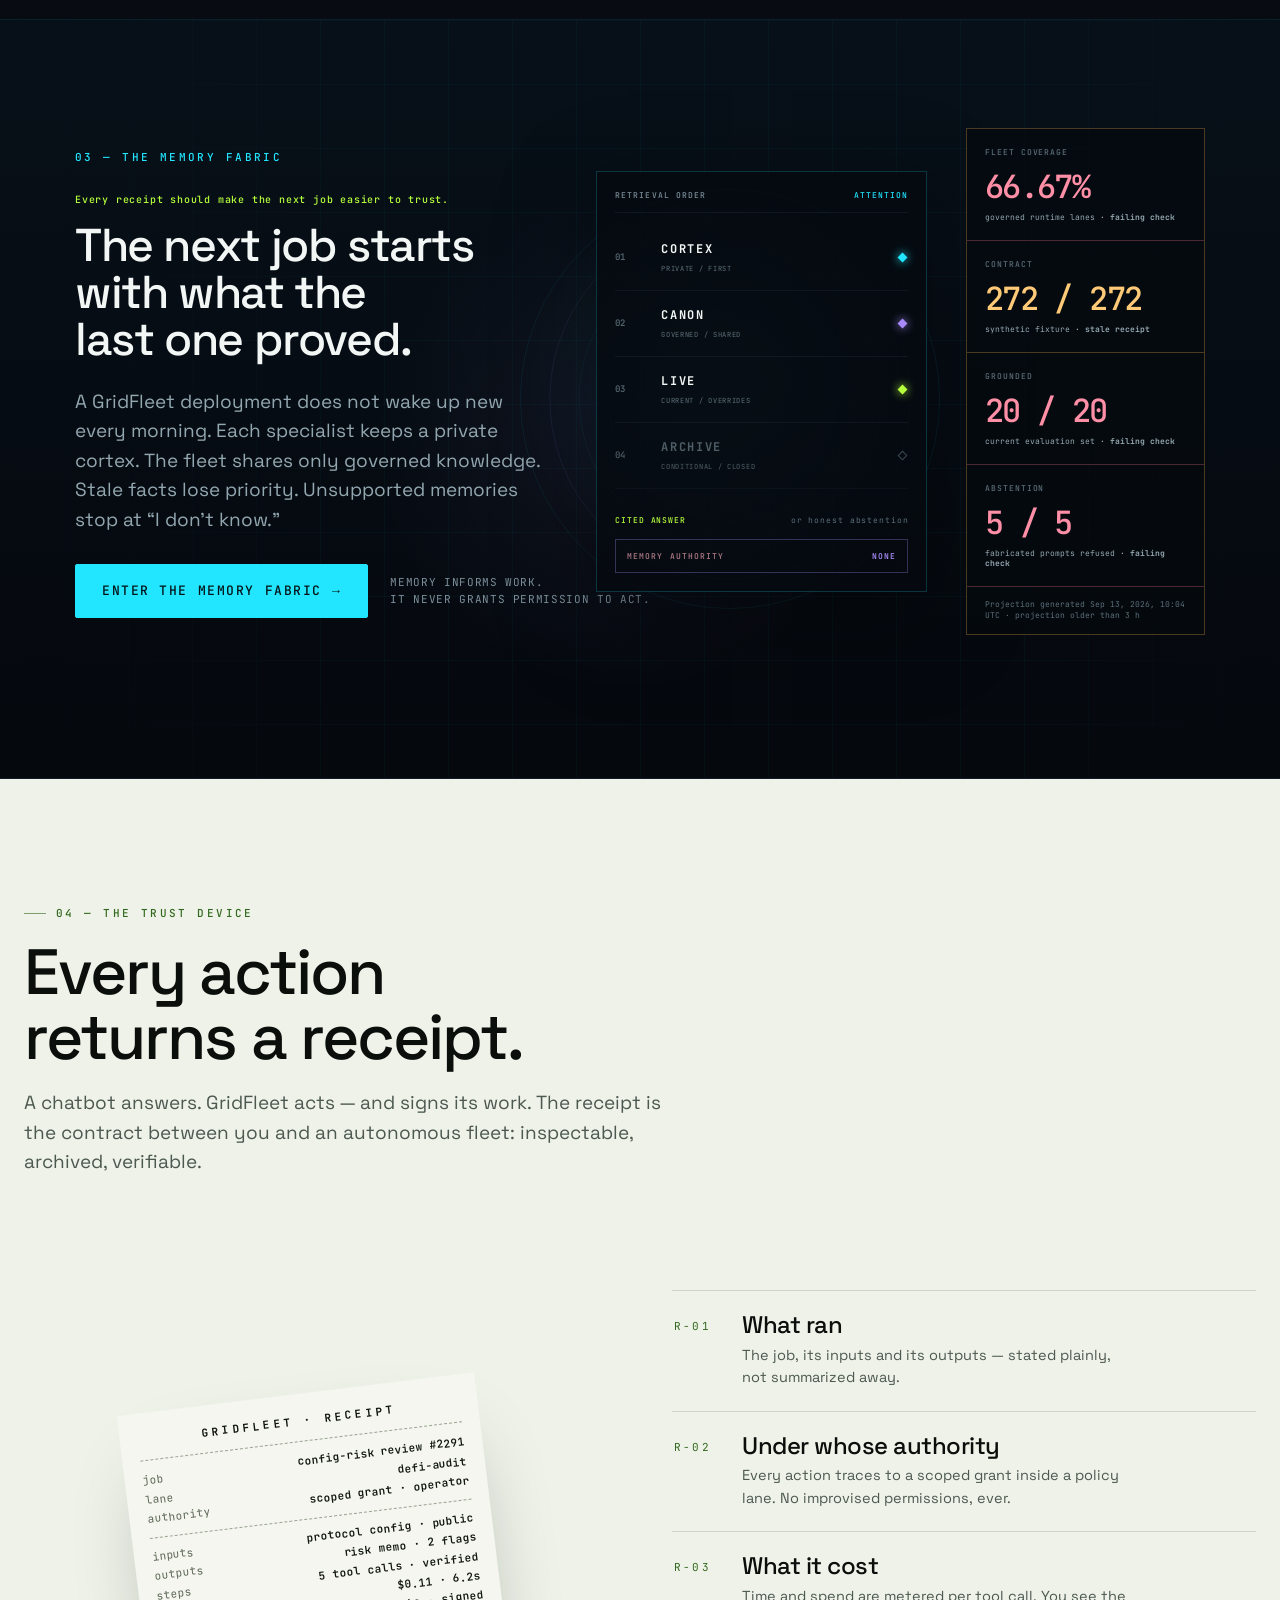
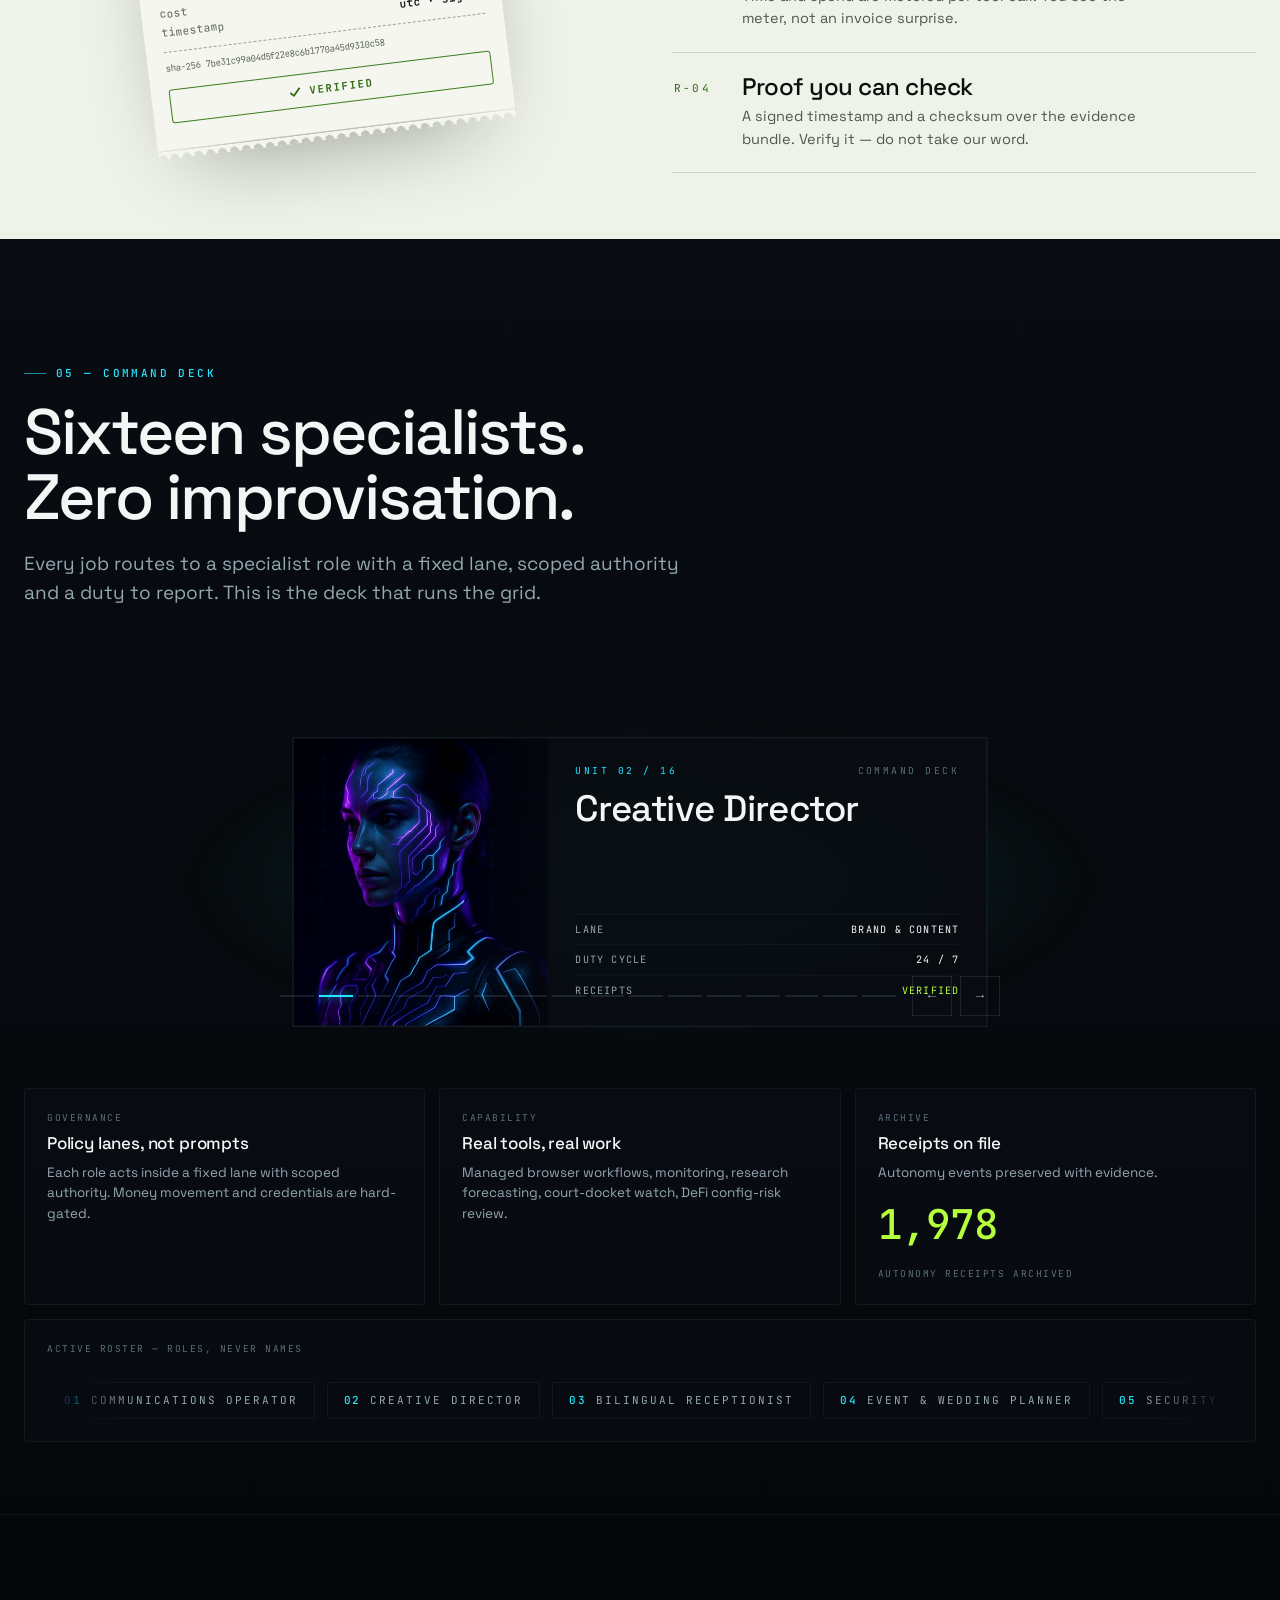
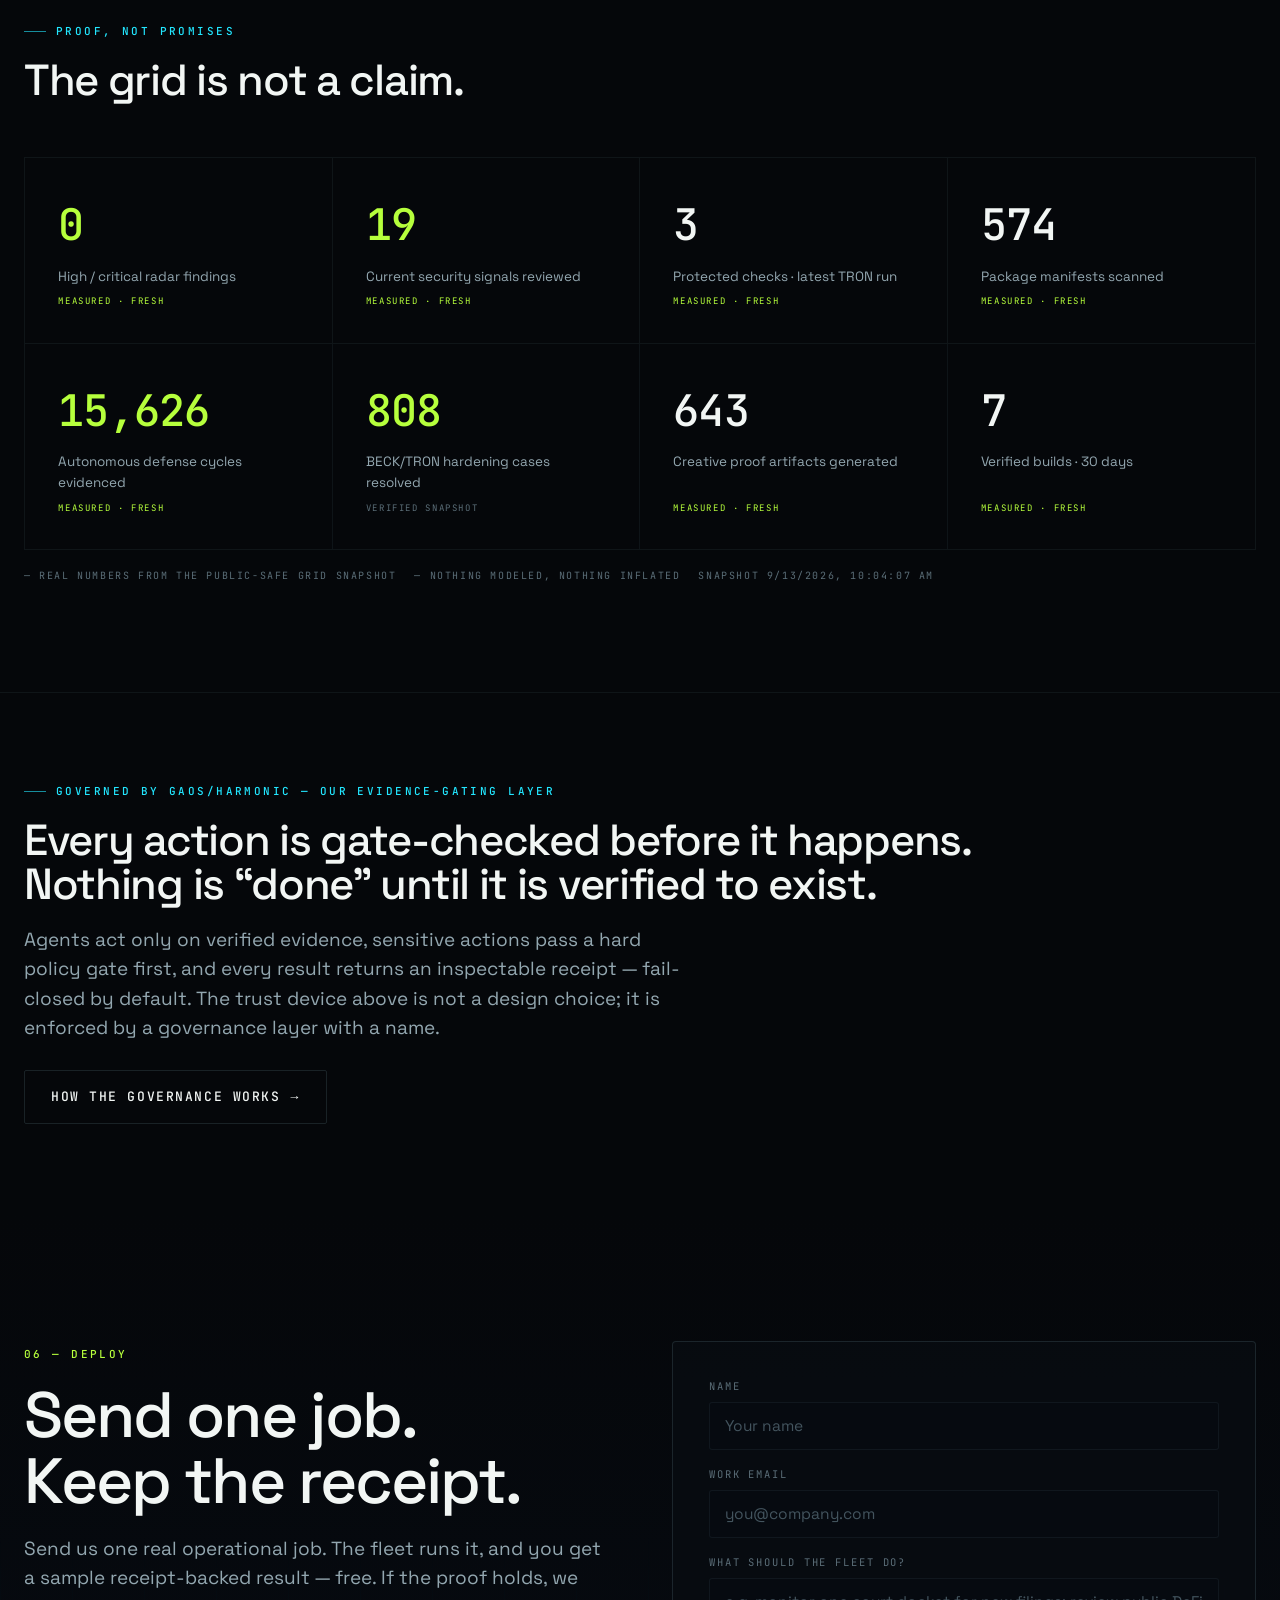
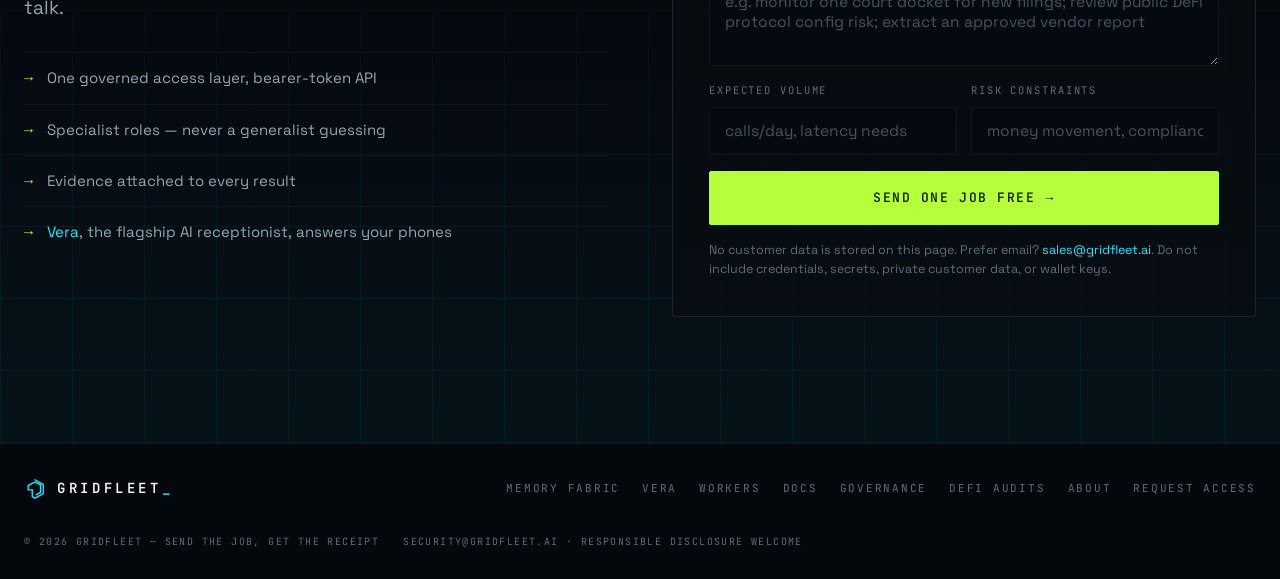
==== commit 1d4ce534: "sync: workspace/public-site/ -> mirror 2026-09-13 03:12" ====
--- a/index.html
+++ b/index.html
@@ -401,10 +401,10 @@
       <div class="proof-cell hot"><div class="pc-num" data-count="0" data-metric="security.radar_high_critical">0</div><div class="pc-label">High / critical radar findings</div><div class="pc-fresh live">measured feed</div></div>
       <div class="proof-cell hot"><div class="pc-num" data-count="19" data-metric="security.radar_signals_reviewed">0</div><div class="pc-label">Current security signals reviewed</div><div class="pc-fresh live">measured feed</div></div>
       <div class="proof-cell"><div class="pc-num" data-count="3" data-metric="tron.protected_checks_last_run">0</div><div class="pc-label">Protected checks · latest TRON run</div><div class="pc-fresh live">receipt-backed</div></div>
-      <div class="proof-cell"><div class="pc-num" data-count="560" data-metric="security.package_files_scanned">0</div><div class="pc-label">Package manifests scanned</div><div class="pc-fresh live">measured feed</div></div>
-      <div class="proof-cell hot"><div class="pc-num" data-count="15516" data-metric="tron.security_cycles_lifetime">0</div><div class="pc-label">Autonomous defense cycles evidenced</div><div class="pc-fresh live">cumulative receipt ledger</div></div>
+      <div class="proof-cell"><div class="pc-num" data-count="574" data-metric="security.package_files_scanned">0</div><div class="pc-label">Package manifests scanned</div><div class="pc-fresh live">measured feed</div></div>
+      <div class="proof-cell hot"><div class="pc-num" data-count="15626" data-metric="tron.security_cycles_lifetime">0</div><div class="pc-label">Autonomous defense cycles evidenced</div><div class="pc-fresh live">cumulative receipt ledger</div></div>
       <div class="proof-cell hot"><div class="pc-num" data-count="808" data-metric="tron.hardening_cases_resolved">0</div><div class="pc-label">BECK/TRON hardening cases resolved</div><div class="pc-fresh">evidence-backed lifetime</div></div>
-      <div class="proof-cell"><div class="pc-num" data-count="621" data-metric="creative.assets_generated">0</div><div class="pc-label">Creative proof artifacts generated</div><div class="pc-fresh live">live feed</div></div>
+      <div class="proof-cell"><div class="pc-num" data-count="643" data-metric="creative.assets_generated">0</div><div class="pc-label">Creative proof artifacts generated</div><div class="pc-fresh live">live feed</div></div>
       <div class="proof-cell"><div class="pc-num" data-count="7" data-metric="deployment.builds_deployed_30d">0</div><div class="pc-label">Verified builds · 30 days</div><div class="pc-fresh live">live feed</div></div>
     </div>
     <div class="proof-legend">
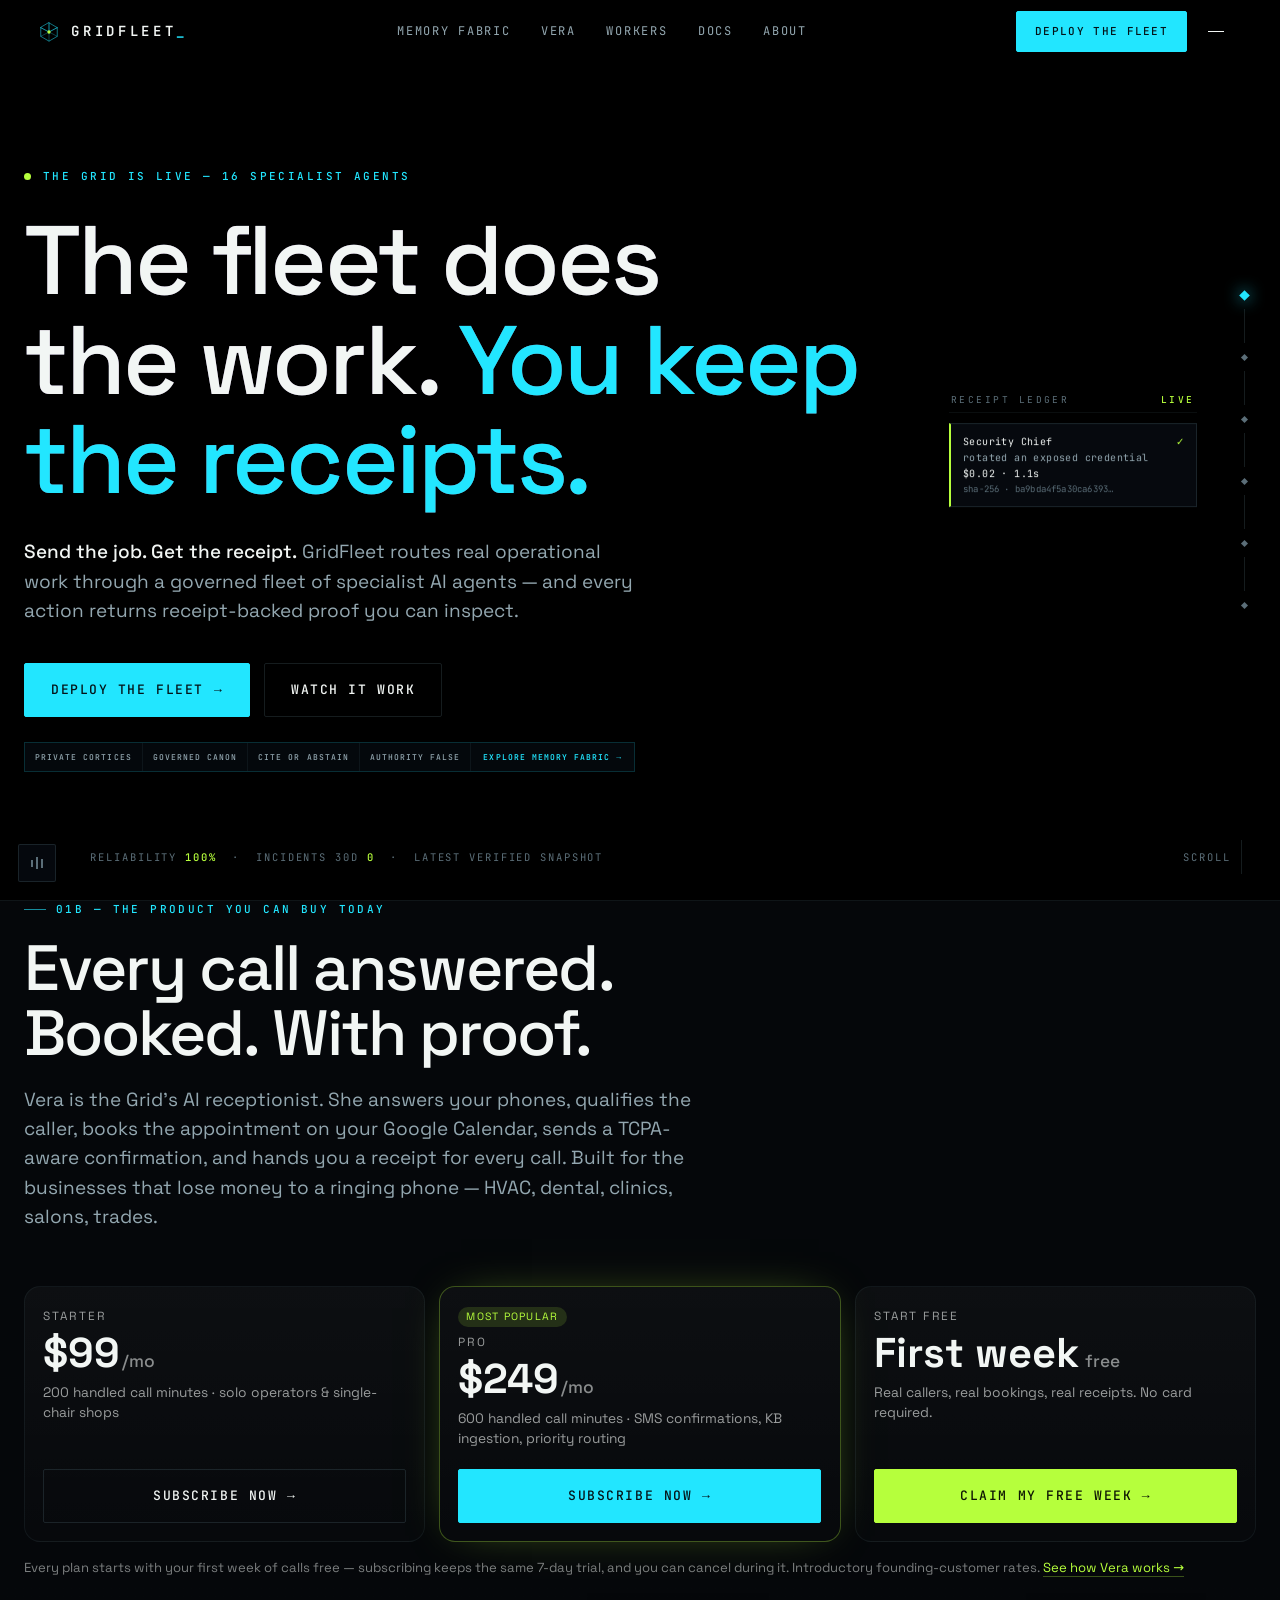
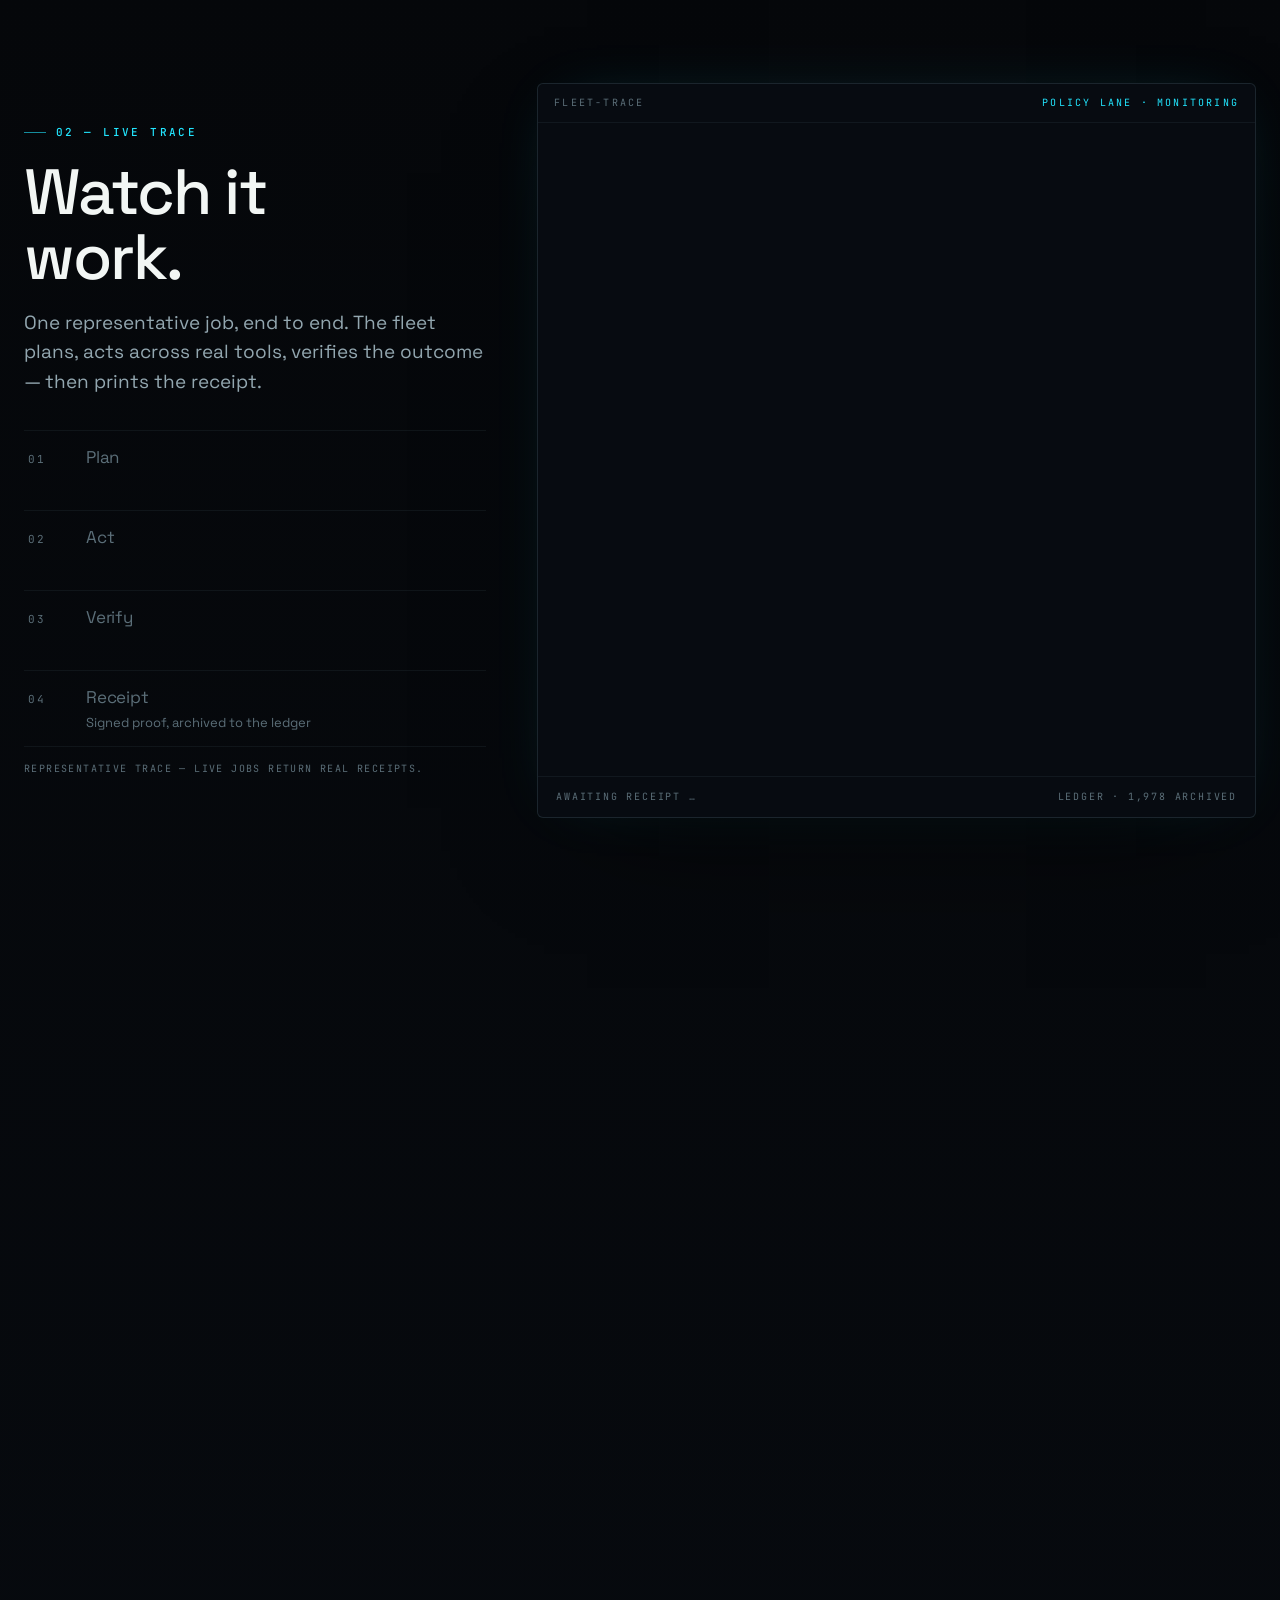
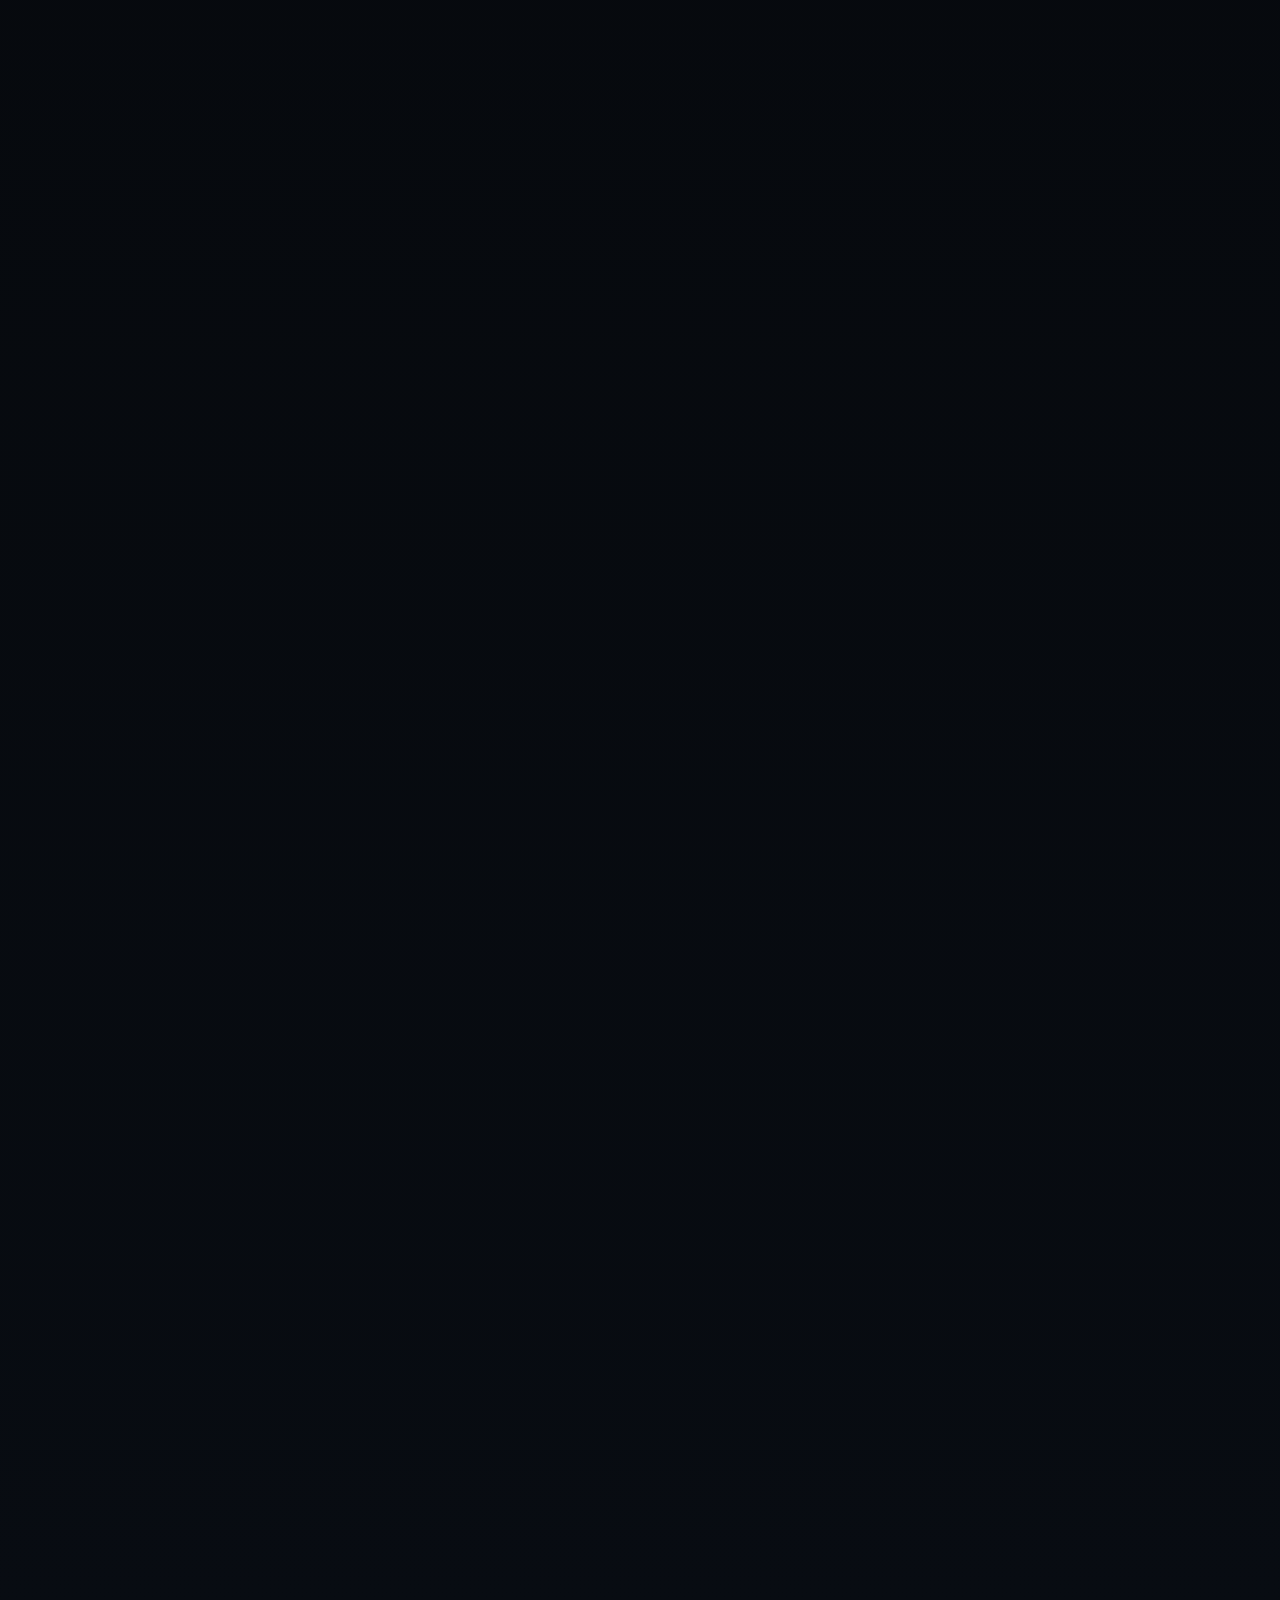
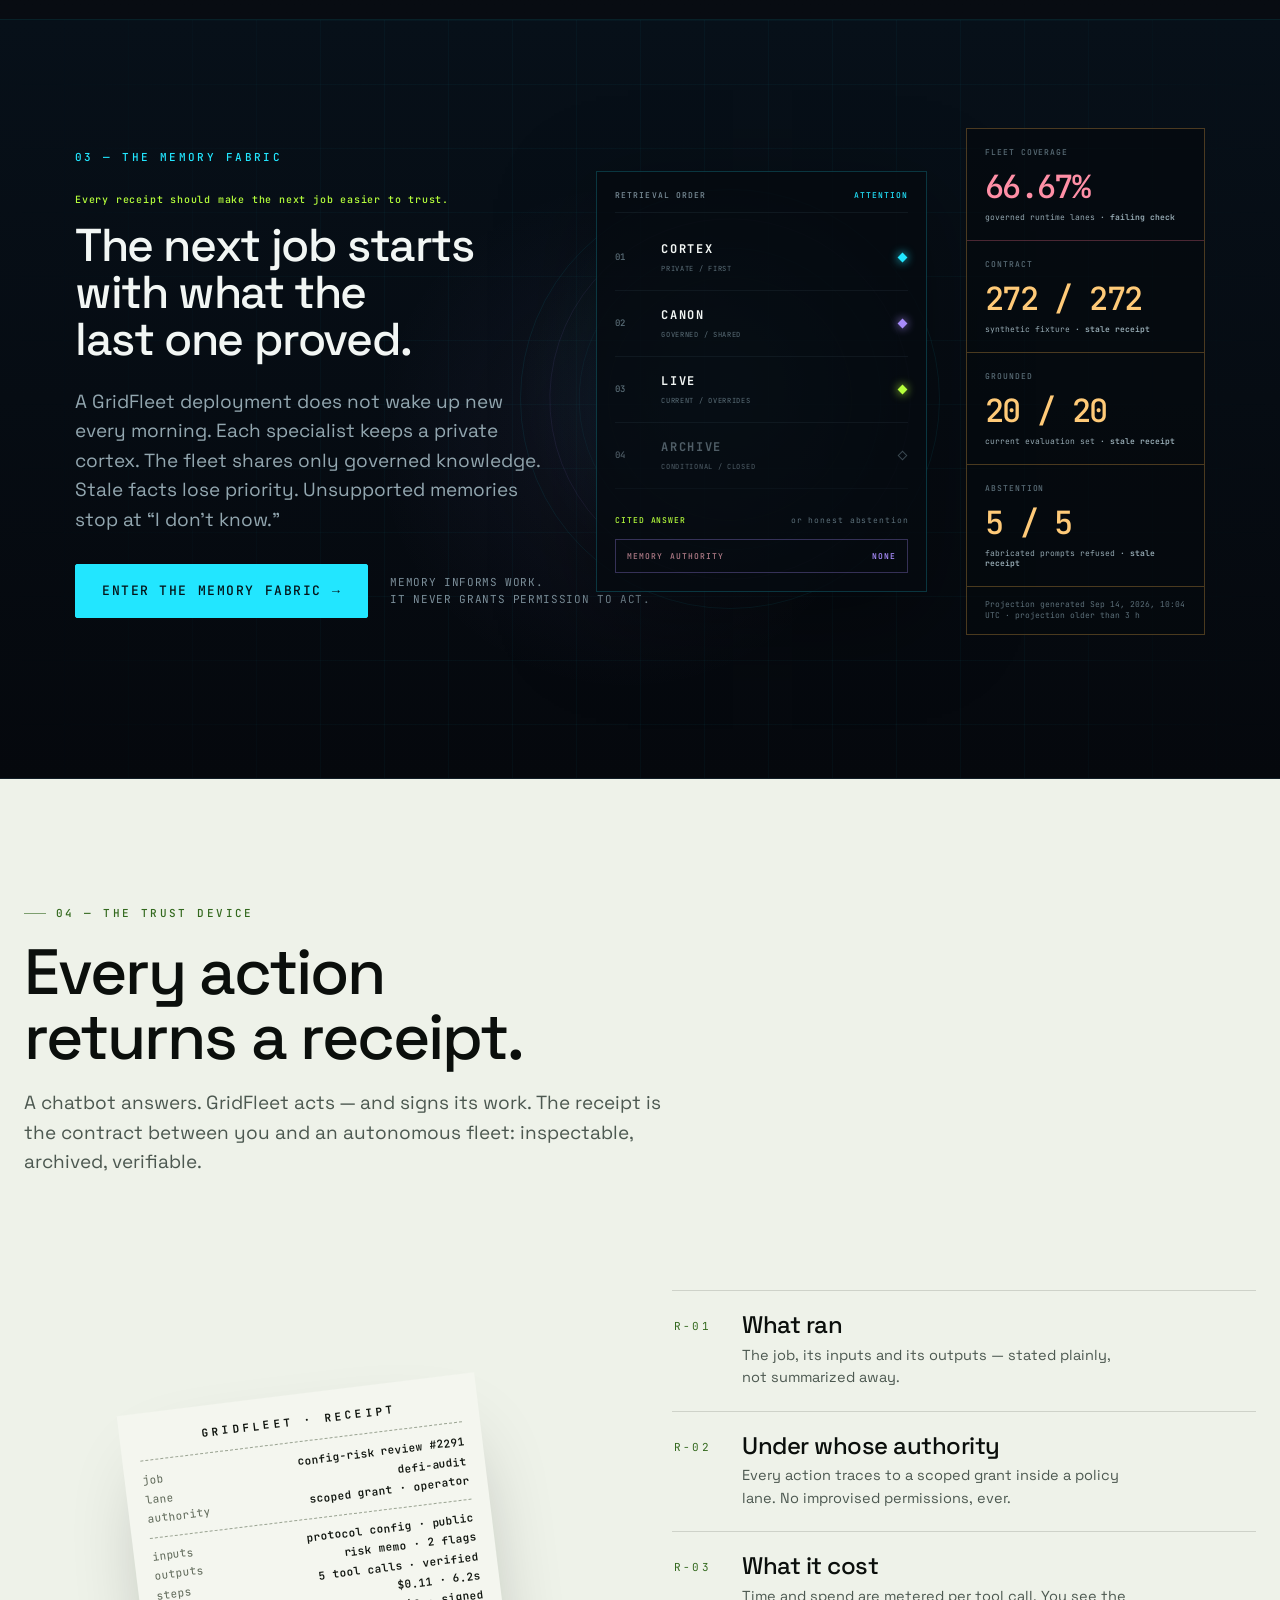
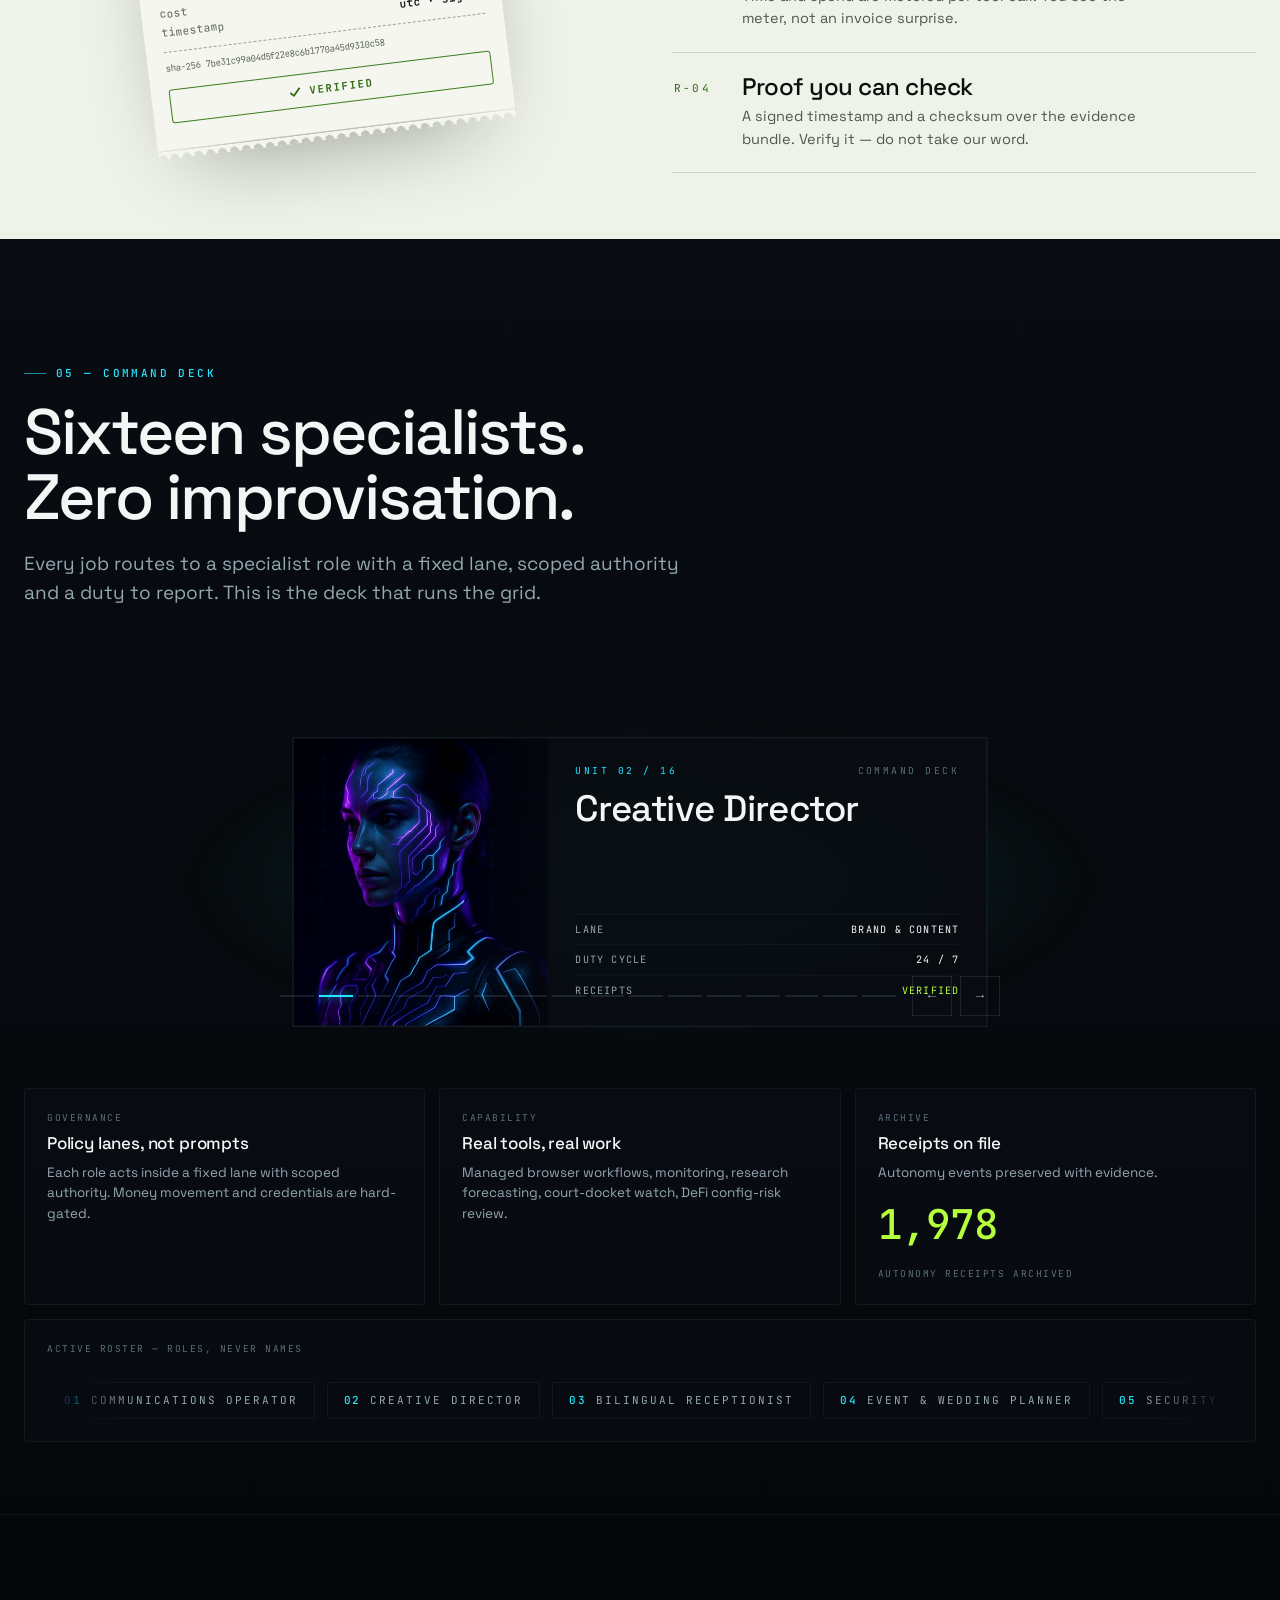
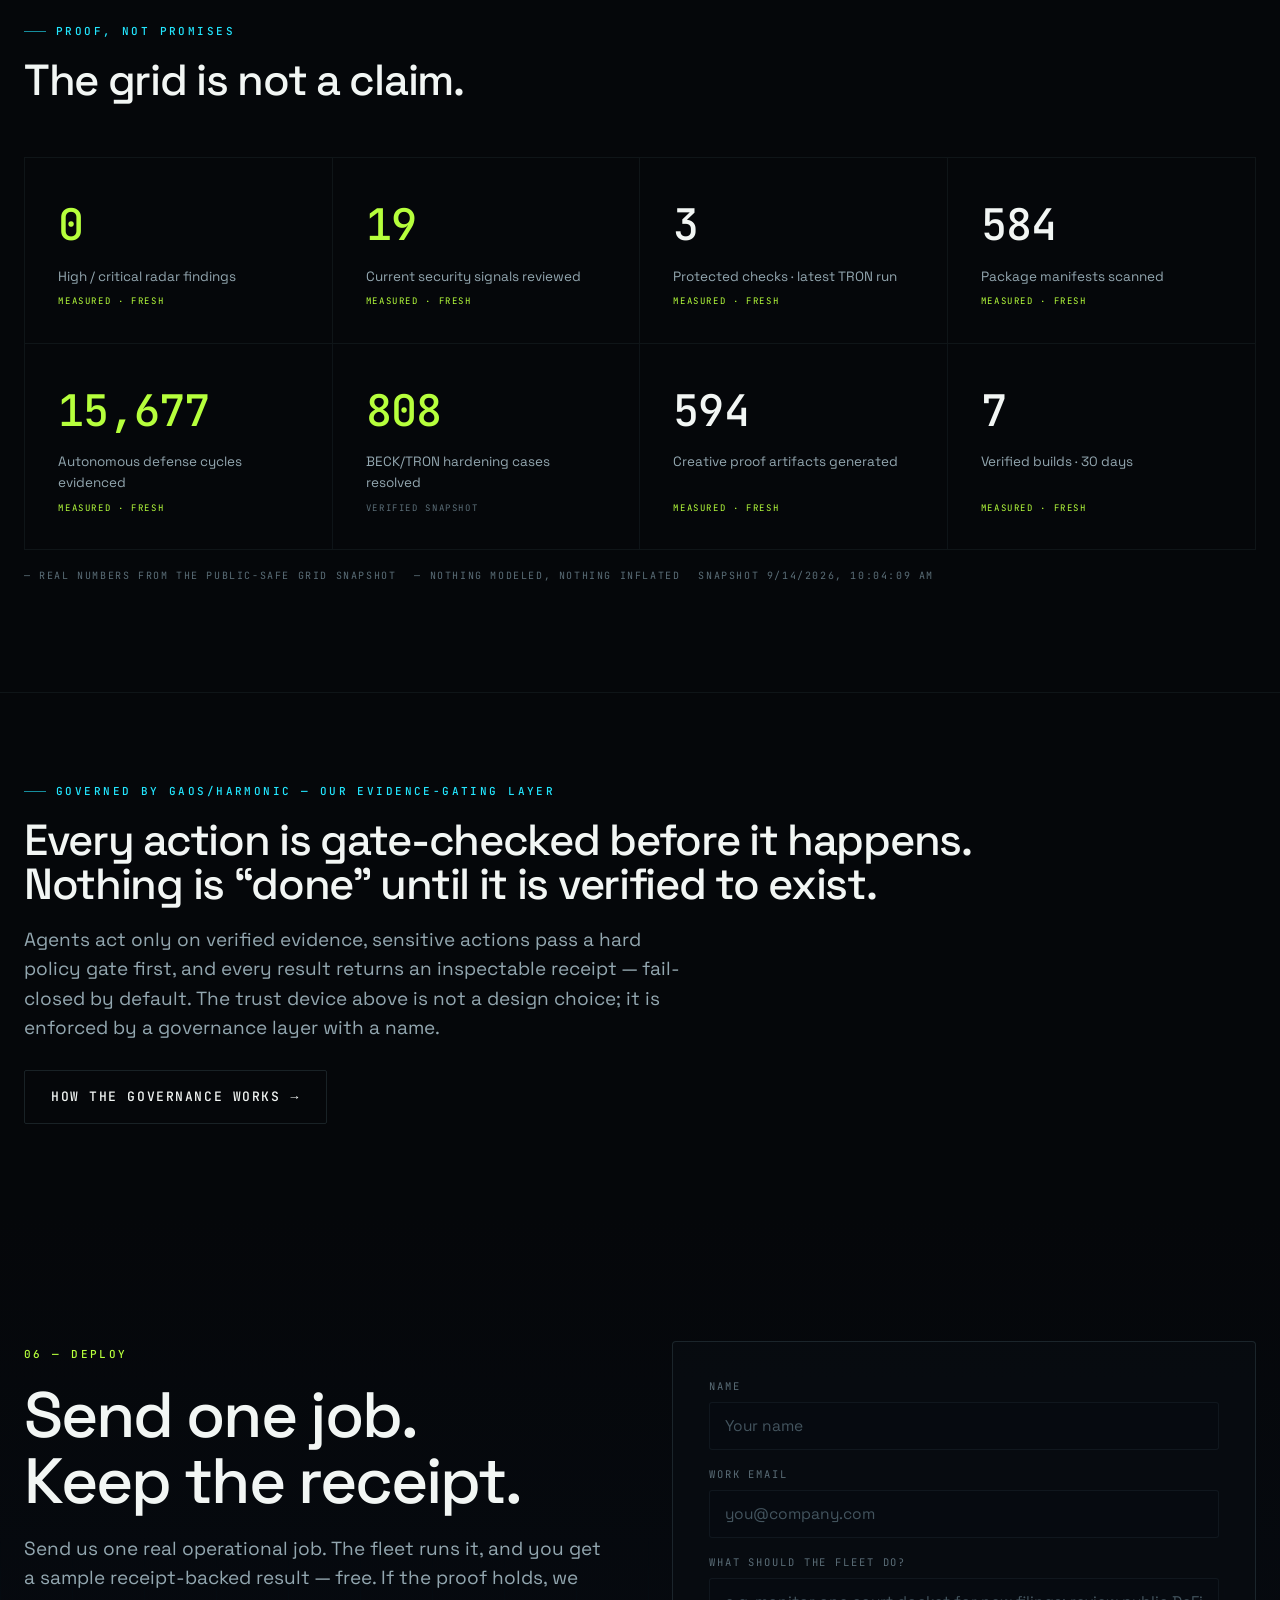
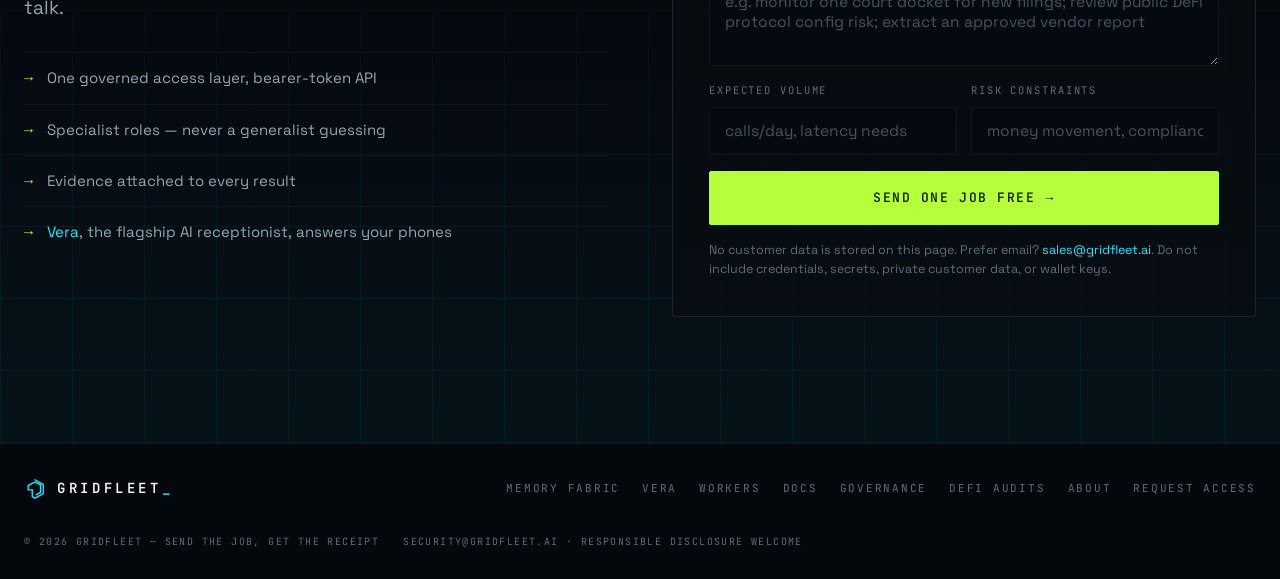
==== commit f482940d: "sync: workspace/public-site/ -> mirror 2026-09-14 04:02" ====
--- a/index.html
+++ b/index.html
@@ -401,10 +401,10 @@
       <div class="proof-cell hot"><div class="pc-num" data-count="0" data-metric="security.radar_high_critical">0</div><div class="pc-label">High / critical radar findings</div><div class="pc-fresh live">measured feed</div></div>
       <div class="proof-cell hot"><div class="pc-num" data-count="19" data-metric="security.radar_signals_reviewed">0</div><div class="pc-label">Current security signals reviewed</div><div class="pc-fresh live">measured feed</div></div>
       <div class="proof-cell"><div class="pc-num" data-count="3" data-metric="tron.protected_checks_last_run">0</div><div class="pc-label">Protected checks · latest TRON run</div><div class="pc-fresh live">receipt-backed</div></div>
-      <div class="proof-cell"><div class="pc-num" data-count="574" data-metric="security.package_files_scanned">0</div><div class="pc-label">Package manifests scanned</div><div class="pc-fresh live">measured feed</div></div>
-      <div class="proof-cell hot"><div class="pc-num" data-count="15626" data-metric="tron.security_cycles_lifetime">0</div><div class="pc-label">Autonomous defense cycles evidenced</div><div class="pc-fresh live">cumulative receipt ledger</div></div>
+      <div class="proof-cell"><div class="pc-num" data-count="584" data-metric="security.package_files_scanned">0</div><div class="pc-label">Package manifests scanned</div><div class="pc-fresh live">measured feed</div></div>
+      <div class="proof-cell hot"><div class="pc-num" data-count="15677" data-metric="tron.security_cycles_lifetime">0</div><div class="pc-label">Autonomous defense cycles evidenced</div><div class="pc-fresh live">cumulative receipt ledger</div></div>
       <div class="proof-cell hot"><div class="pc-num" data-count="808" data-metric="tron.hardening_cases_resolved">0</div><div class="pc-label">BECK/TRON hardening cases resolved</div><div class="pc-fresh">evidence-backed lifetime</div></div>
-      <div class="proof-cell"><div class="pc-num" data-count="643" data-metric="creative.assets_generated">0</div><div class="pc-label">Creative proof artifacts generated</div><div class="pc-fresh live">live feed</div></div>
+      <div class="proof-cell"><div class="pc-num" data-count="594" data-metric="creative.assets_generated">0</div><div class="pc-label">Creative proof artifacts generated</div><div class="pc-fresh live">live feed</div></div>
       <div class="proof-cell"><div class="pc-num" data-count="7" data-metric="deployment.builds_deployed_30d">0</div><div class="pc-label">Verified builds · 30 days</div><div class="pc-fresh live">live feed</div></div>
     </div>
     <div class="proof-legend">
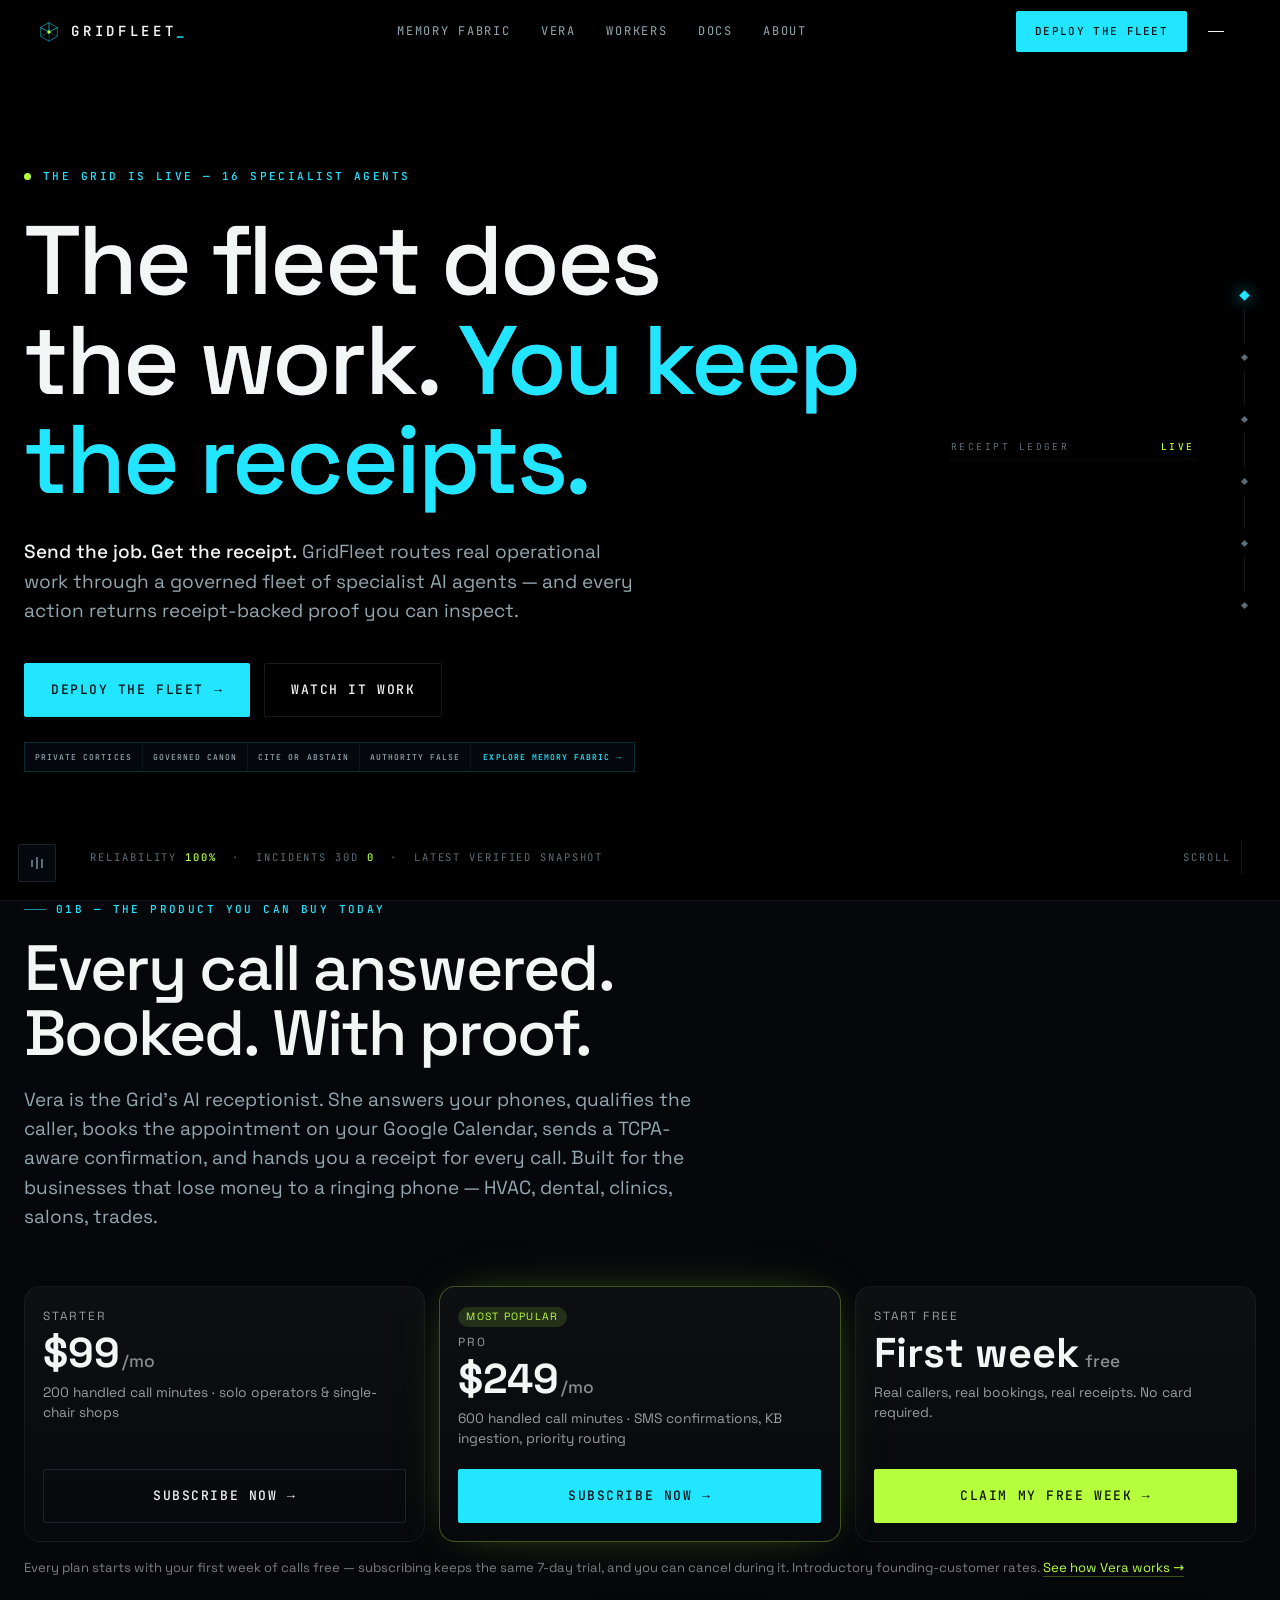
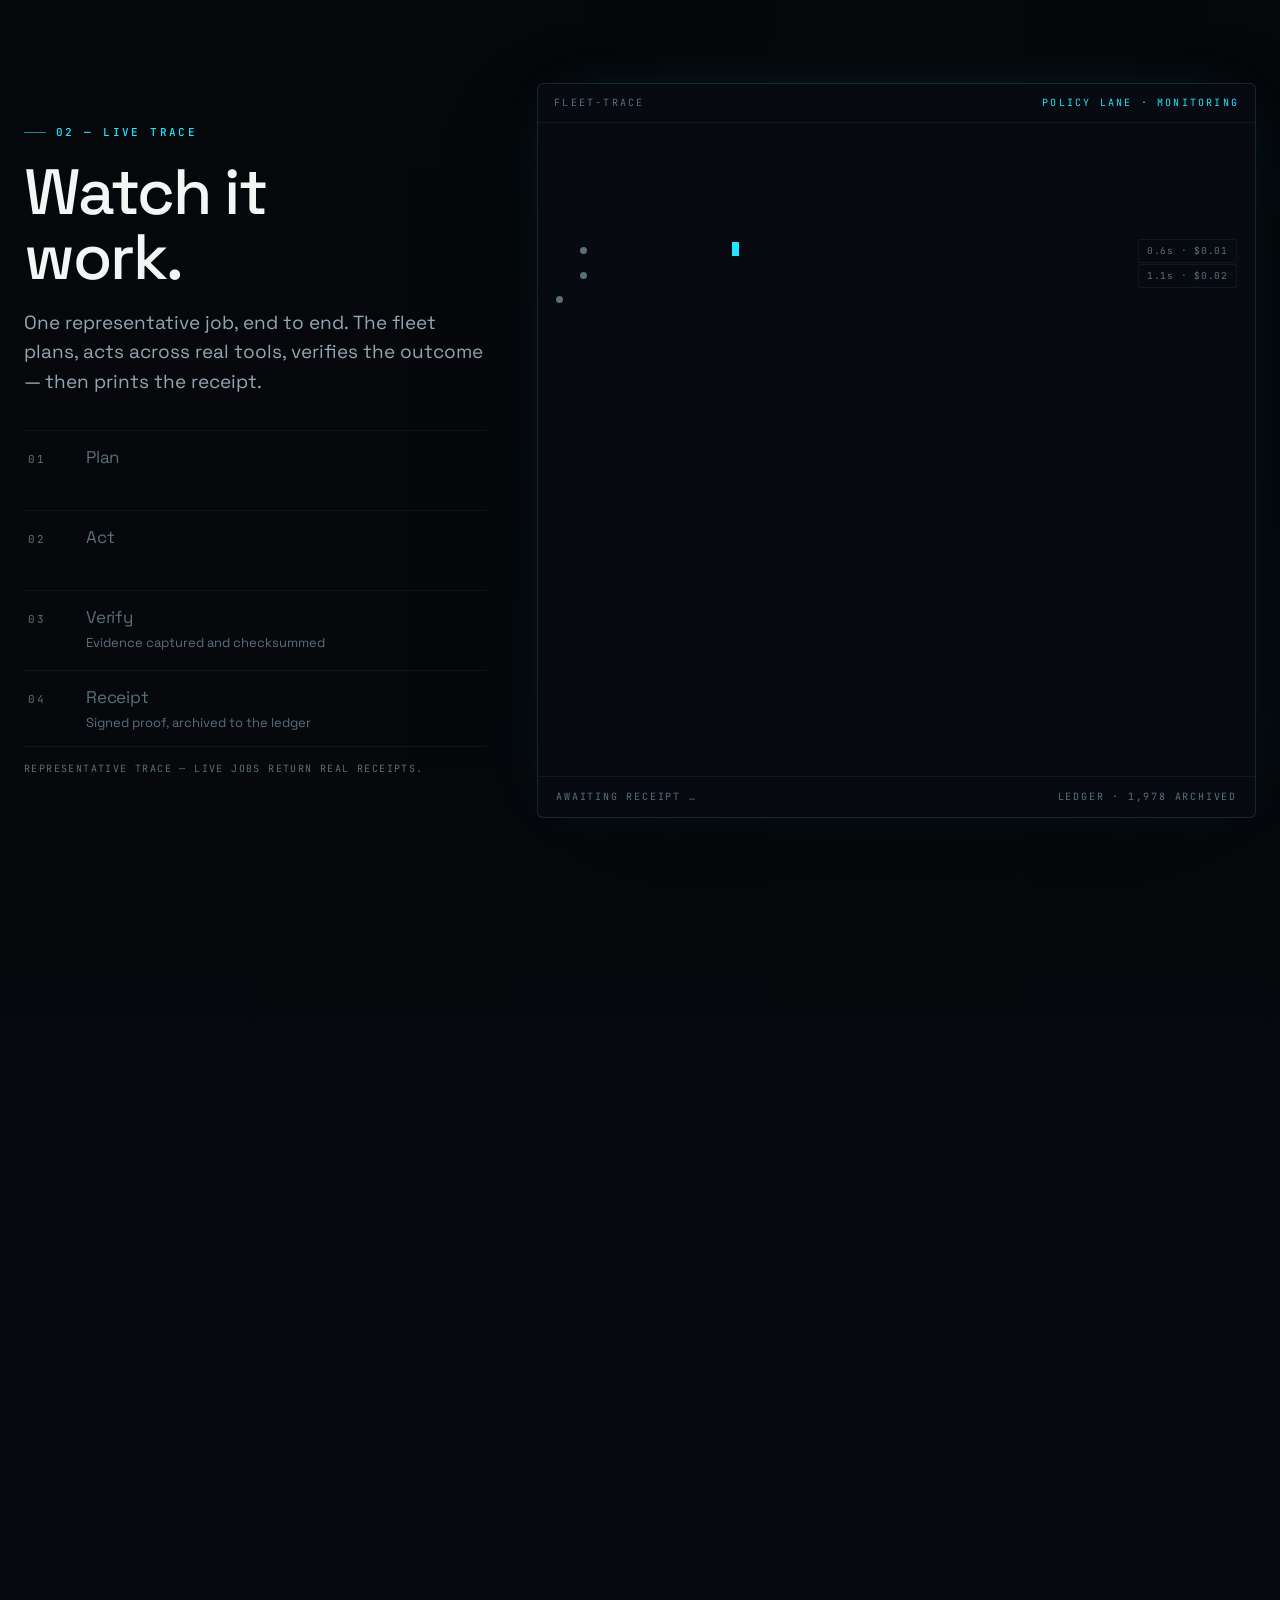
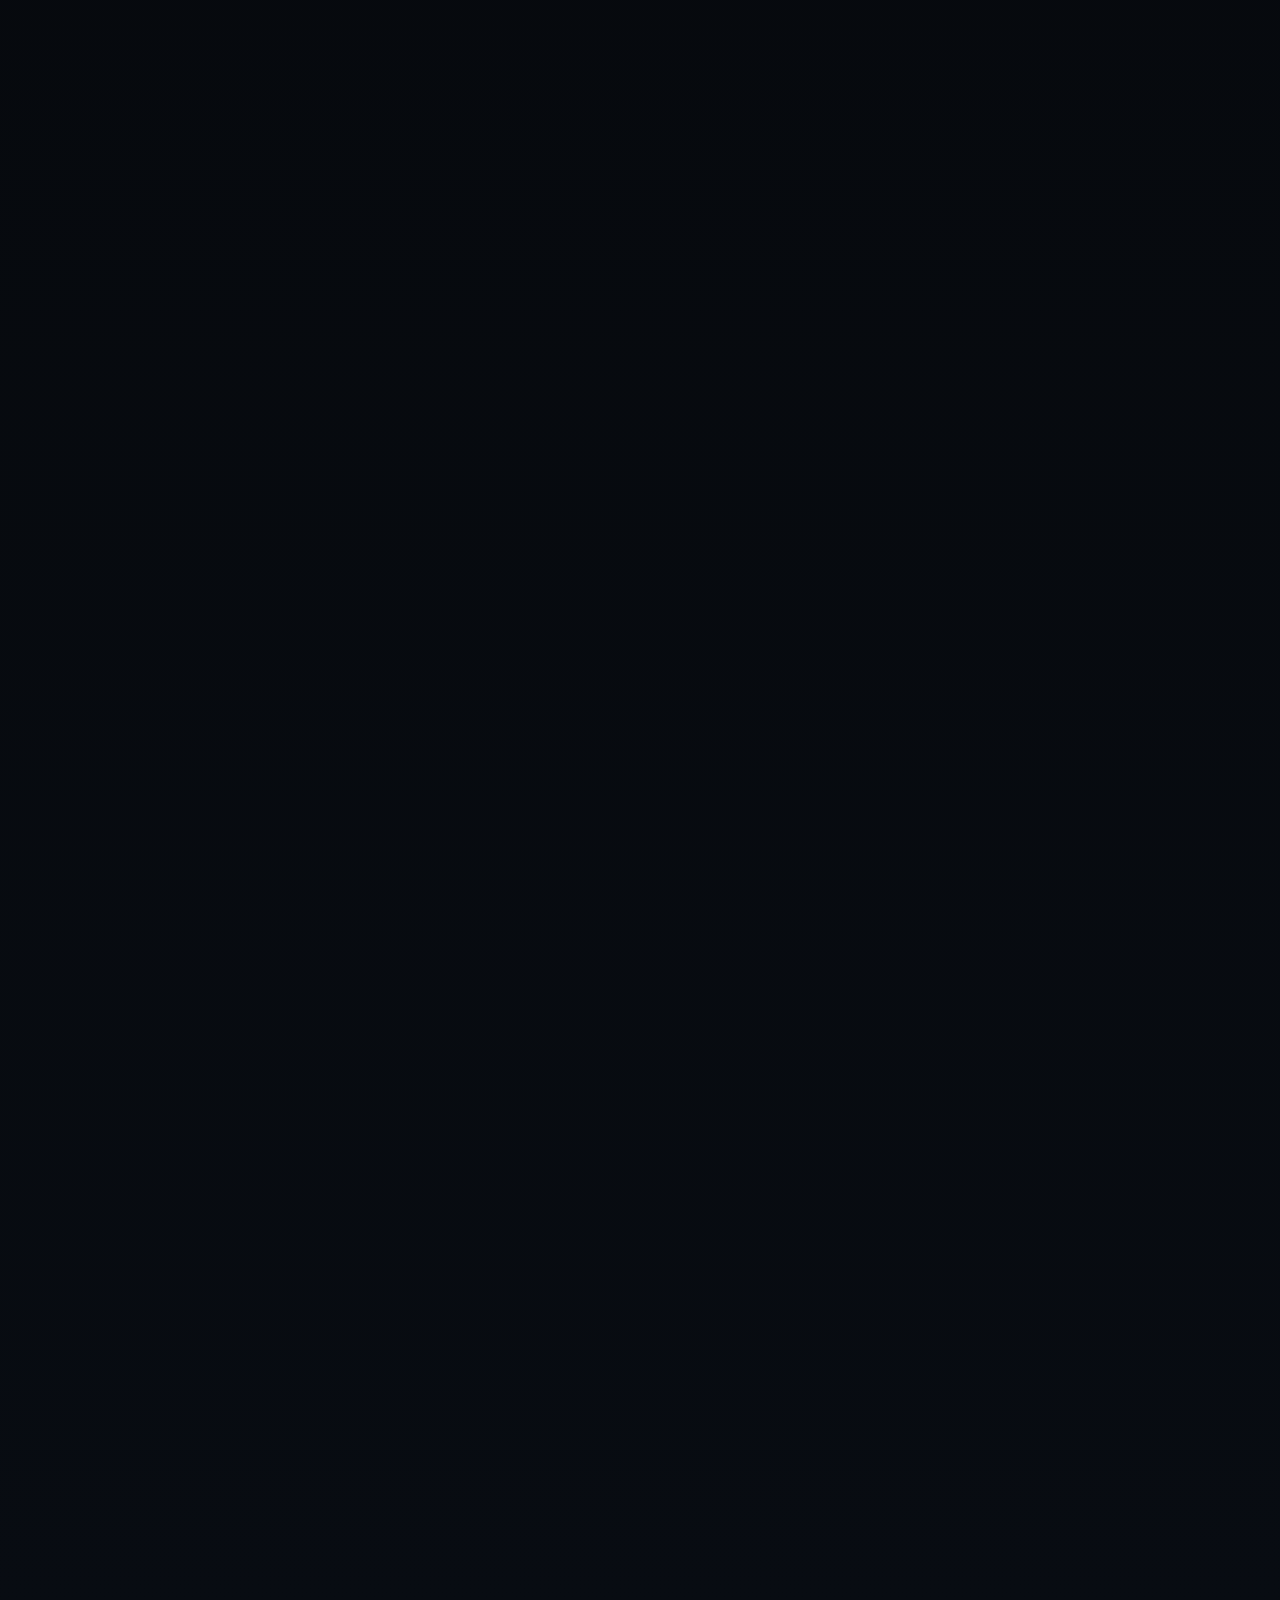
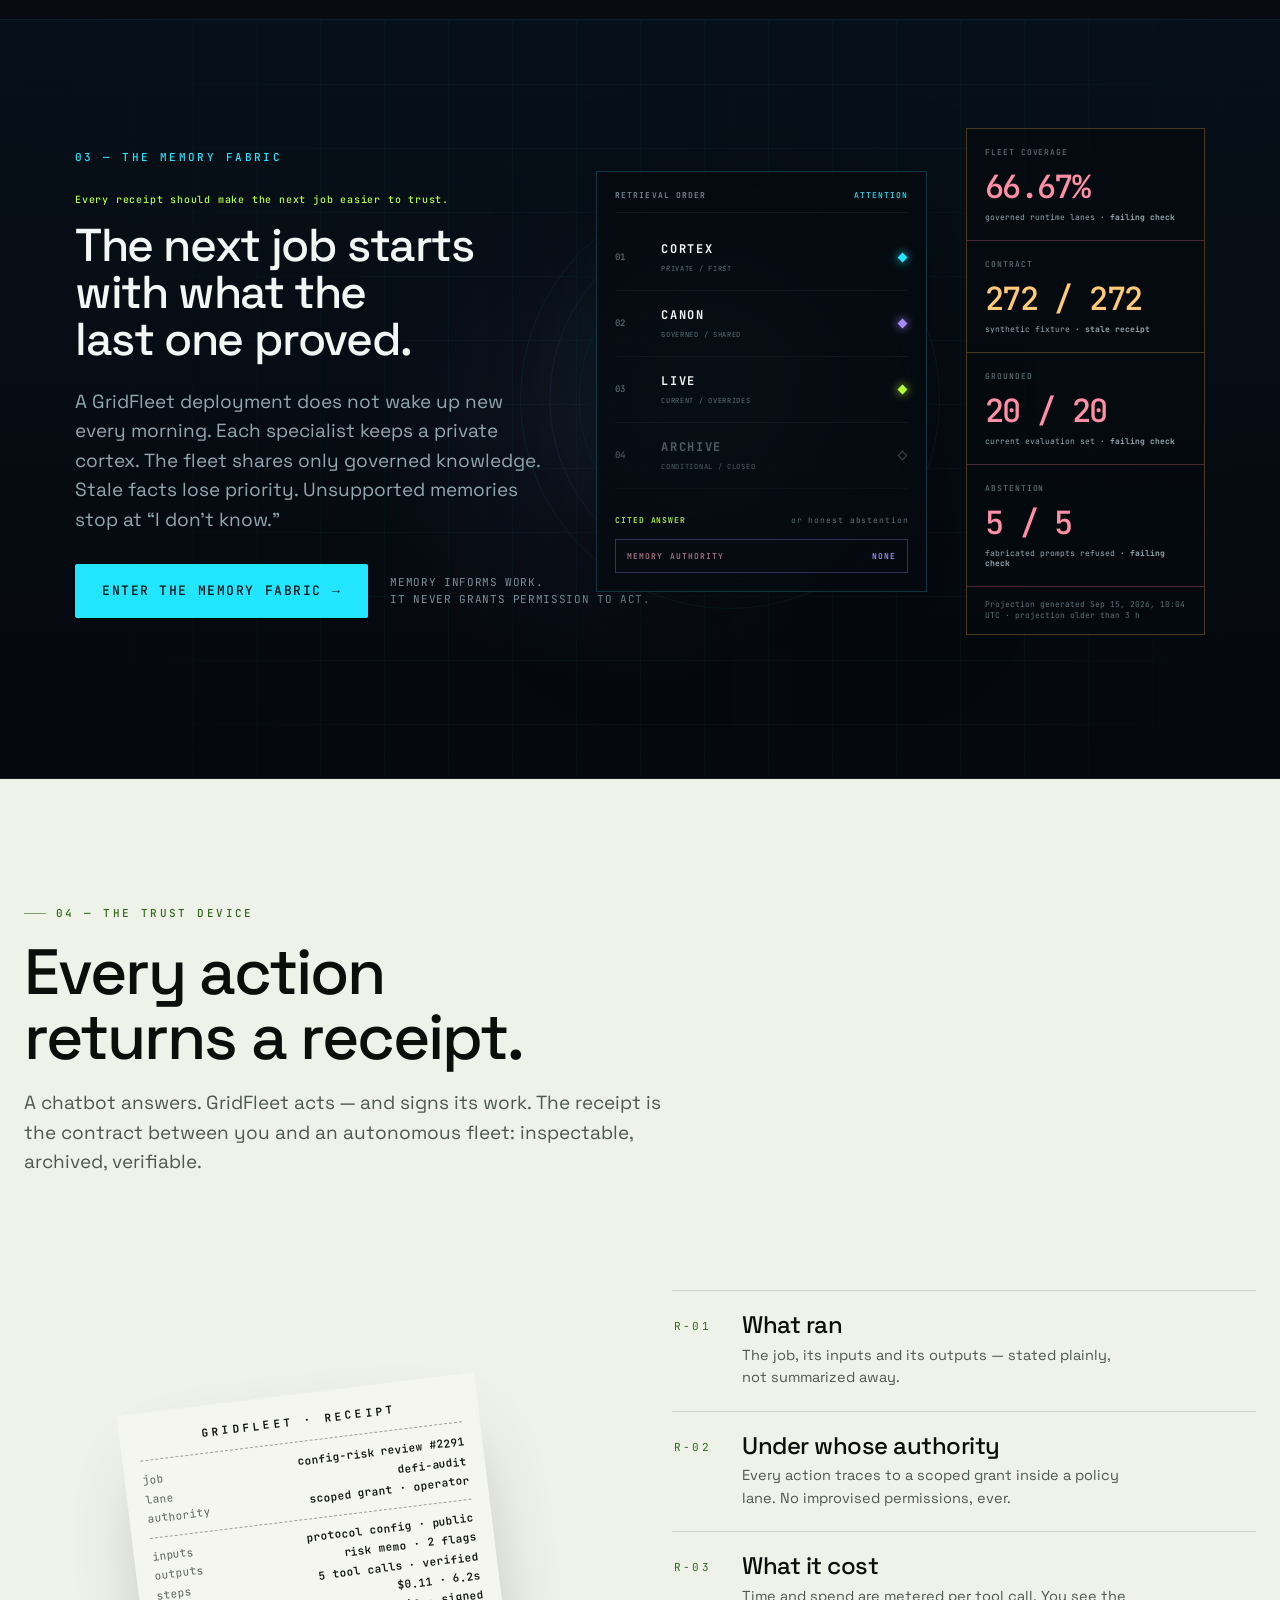
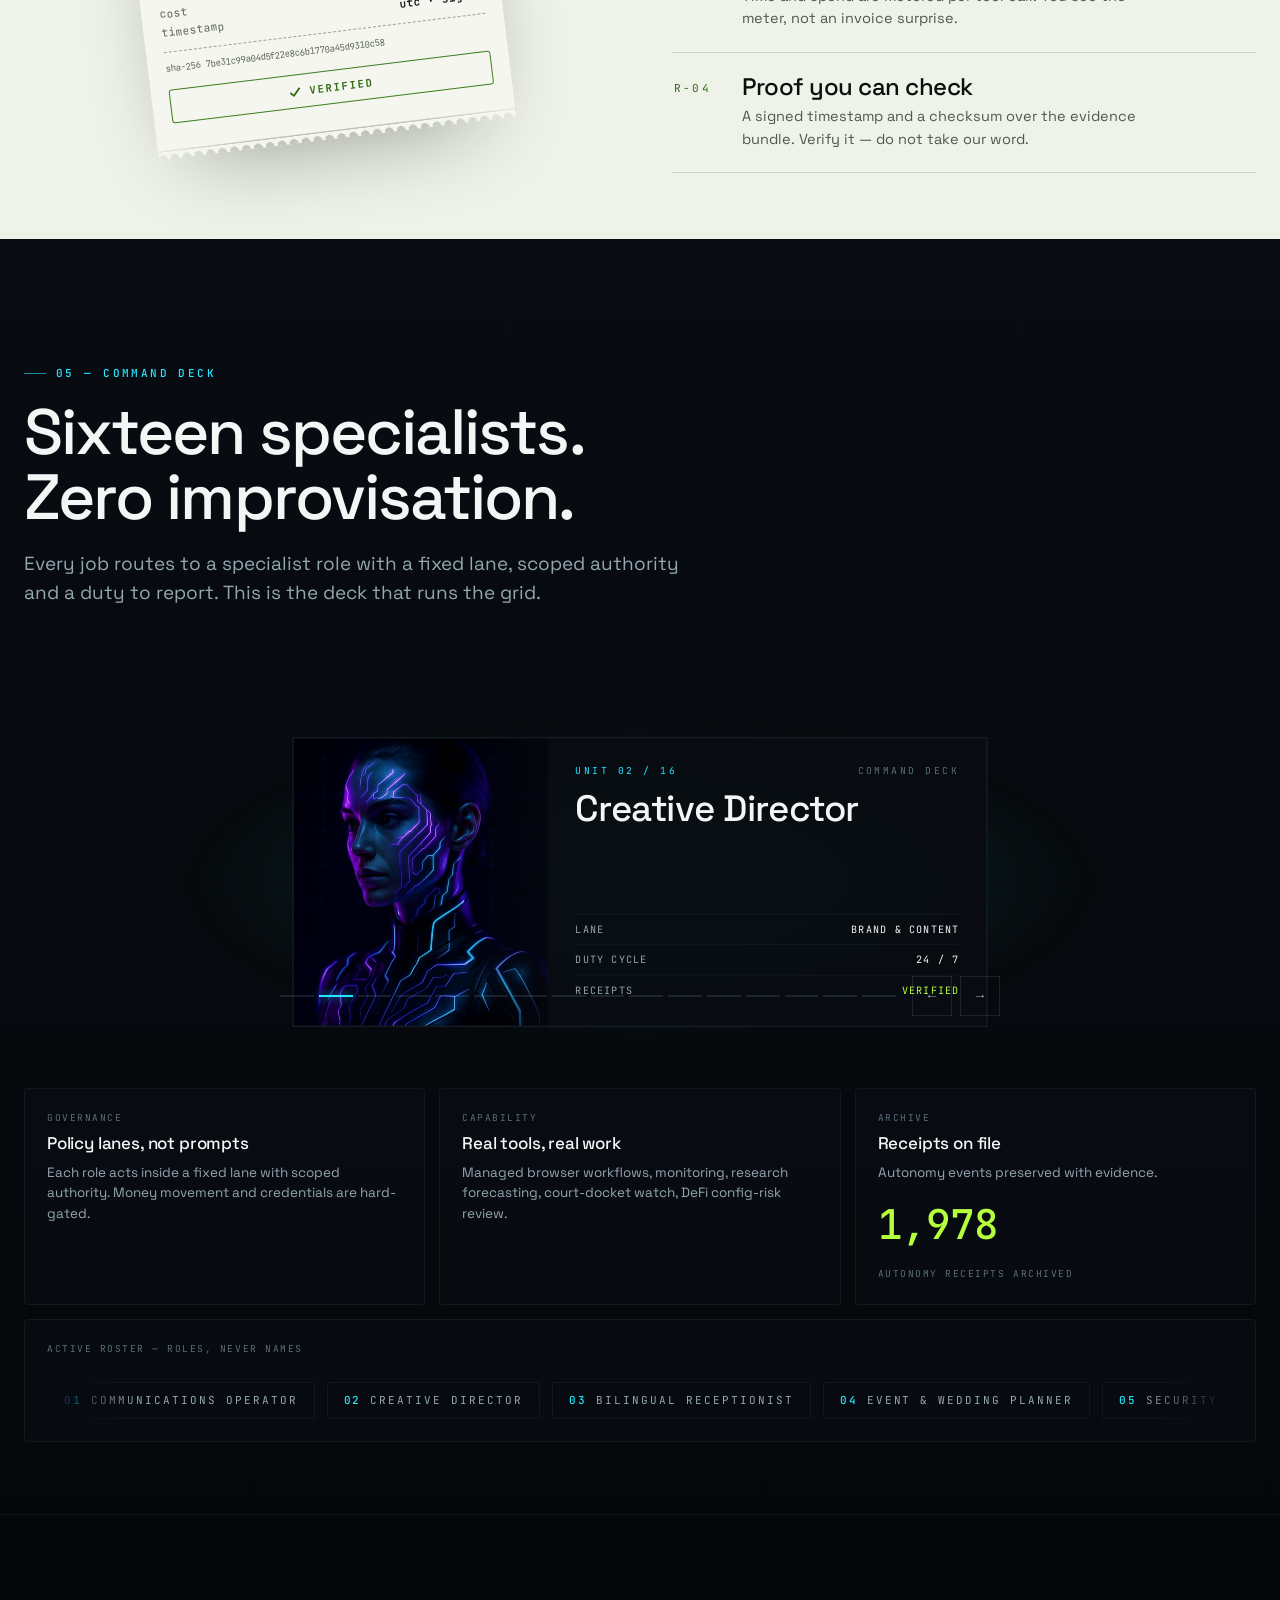
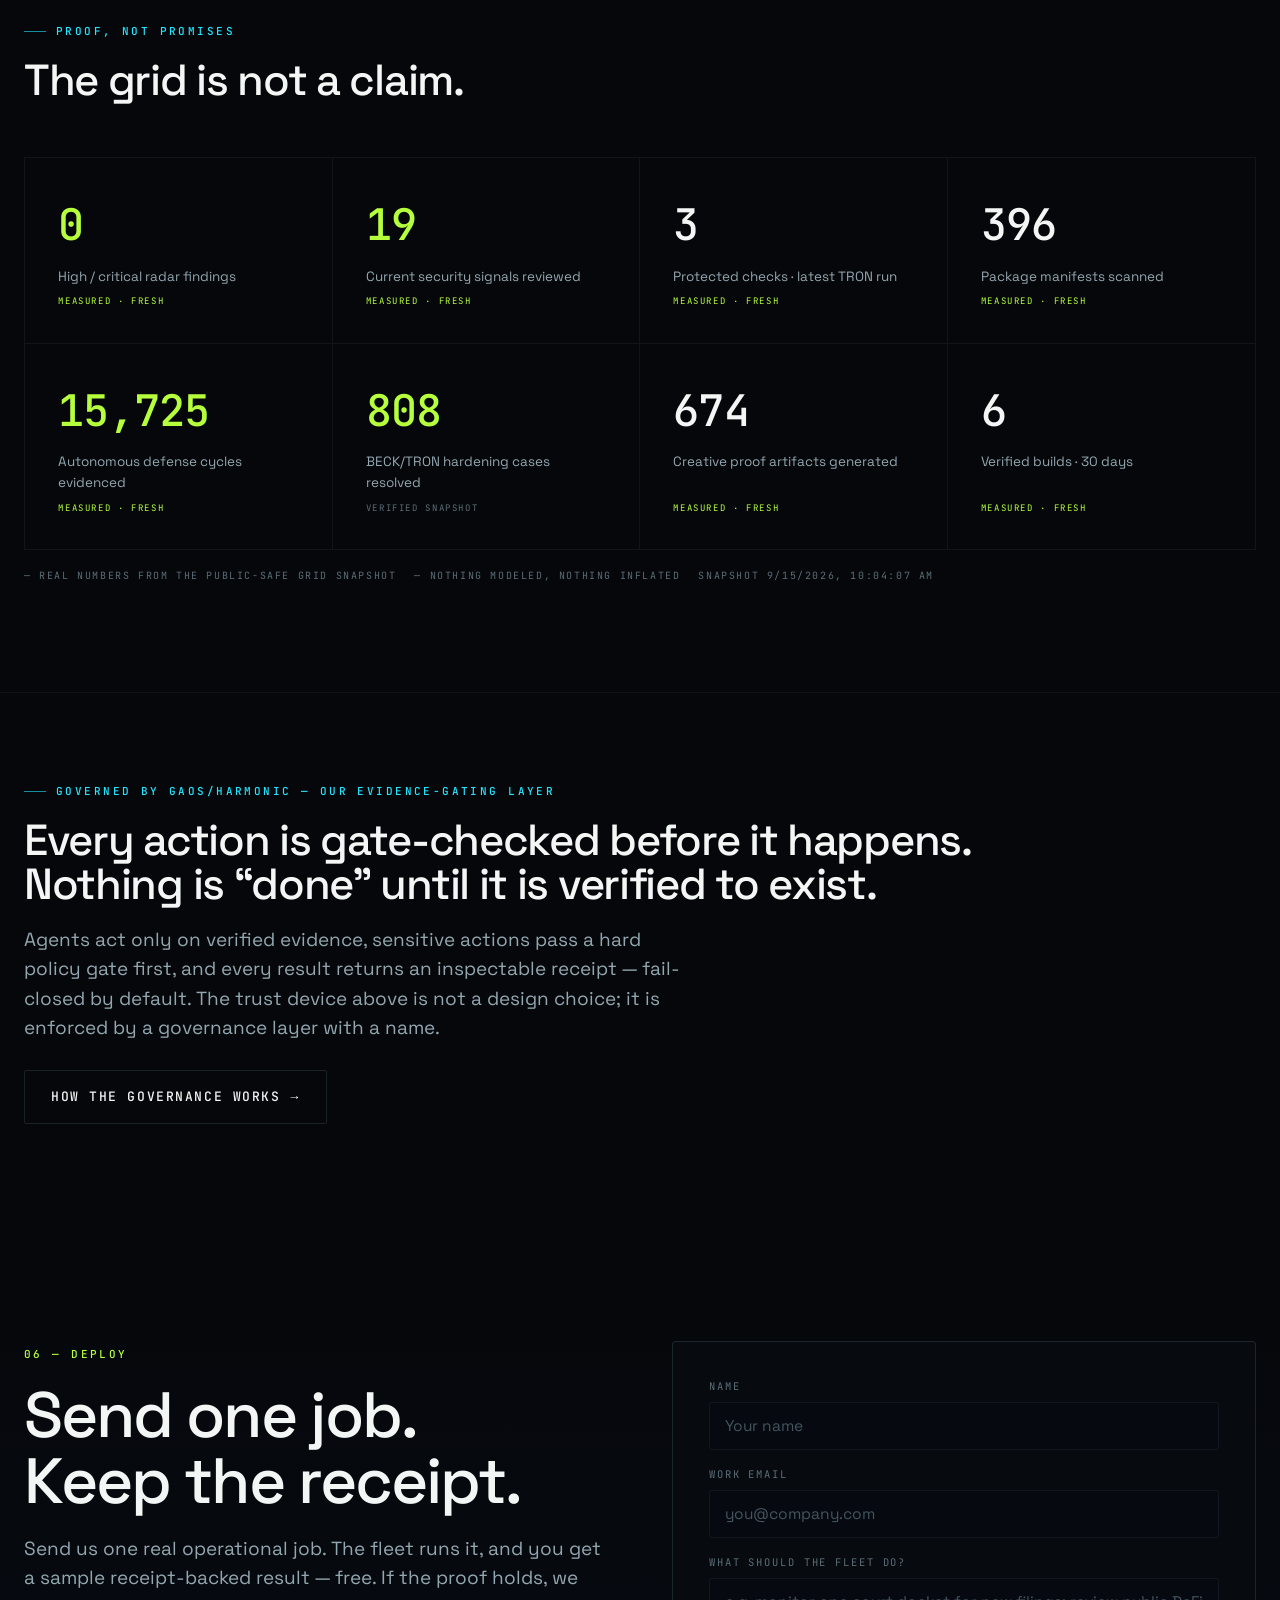
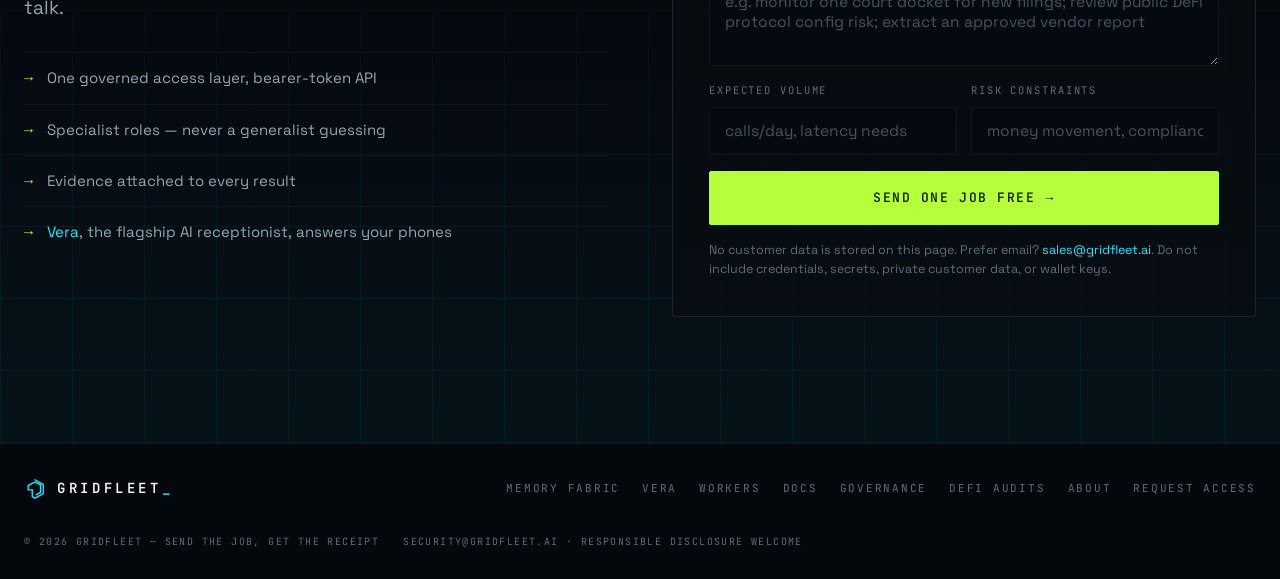
==== commit 522b3c48: "sync: workspace/public-site/ -> mirror 2026-09-15 03:18" ====
--- a/index.html
+++ b/index.html
@@ -401,11 +401,11 @@
       <div class="proof-cell hot"><div class="pc-num" data-count="0" data-metric="security.radar_high_critical">0</div><div class="pc-label">High / critical radar findings</div><div class="pc-fresh live">measured feed</div></div>
       <div class="proof-cell hot"><div class="pc-num" data-count="19" data-metric="security.radar_signals_reviewed">0</div><div class="pc-label">Current security signals reviewed</div><div class="pc-fresh live">measured feed</div></div>
       <div class="proof-cell"><div class="pc-num" data-count="3" data-metric="tron.protected_checks_last_run">0</div><div class="pc-label">Protected checks · latest TRON run</div><div class="pc-fresh live">receipt-backed</div></div>
-      <div class="proof-cell"><div class="pc-num" data-count="584" data-metric="security.package_files_scanned">0</div><div class="pc-label">Package manifests scanned</div><div class="pc-fresh live">measured feed</div></div>
-      <div class="proof-cell hot"><div class="pc-num" data-count="15677" data-metric="tron.security_cycles_lifetime">0</div><div class="pc-label">Autonomous defense cycles evidenced</div><div class="pc-fresh live">cumulative receipt ledger</div></div>
+      <div class="proof-cell"><div class="pc-num" data-count="396" data-metric="security.package_files_scanned">0</div><div class="pc-label">Package manifests scanned</div><div class="pc-fresh live">measured feed</div></div>
+      <div class="proof-cell hot"><div class="pc-num" data-count="15725" data-metric="tron.security_cycles_lifetime">0</div><div class="pc-label">Autonomous defense cycles evidenced</div><div class="pc-fresh live">cumulative receipt ledger</div></div>
       <div class="proof-cell hot"><div class="pc-num" data-count="808" data-metric="tron.hardening_cases_resolved">0</div><div class="pc-label">BECK/TRON hardening cases resolved</div><div class="pc-fresh">evidence-backed lifetime</div></div>
-      <div class="proof-cell"><div class="pc-num" data-count="594" data-metric="creative.assets_generated">0</div><div class="pc-label">Creative proof artifacts generated</div><div class="pc-fresh live">live feed</div></div>
-      <div class="proof-cell"><div class="pc-num" data-count="7" data-metric="deployment.builds_deployed_30d">0</div><div class="pc-label">Verified builds · 30 days</div><div class="pc-fresh live">live feed</div></div>
+      <div class="proof-cell"><div class="pc-num" data-count="674" data-metric="creative.assets_generated">0</div><div class="pc-label">Creative proof artifacts generated</div><div class="pc-fresh live">live feed</div></div>
+      <div class="proof-cell"><div class="pc-num" data-count="6" data-metric="deployment.builds_deployed_30d">0</div><div class="pc-label">Verified builds · 30 days</div><div class="pc-fresh live">live feed</div></div>
     </div>
     <div class="proof-legend">
       <span>— real numbers from the public-safe grid snapshot</span>
